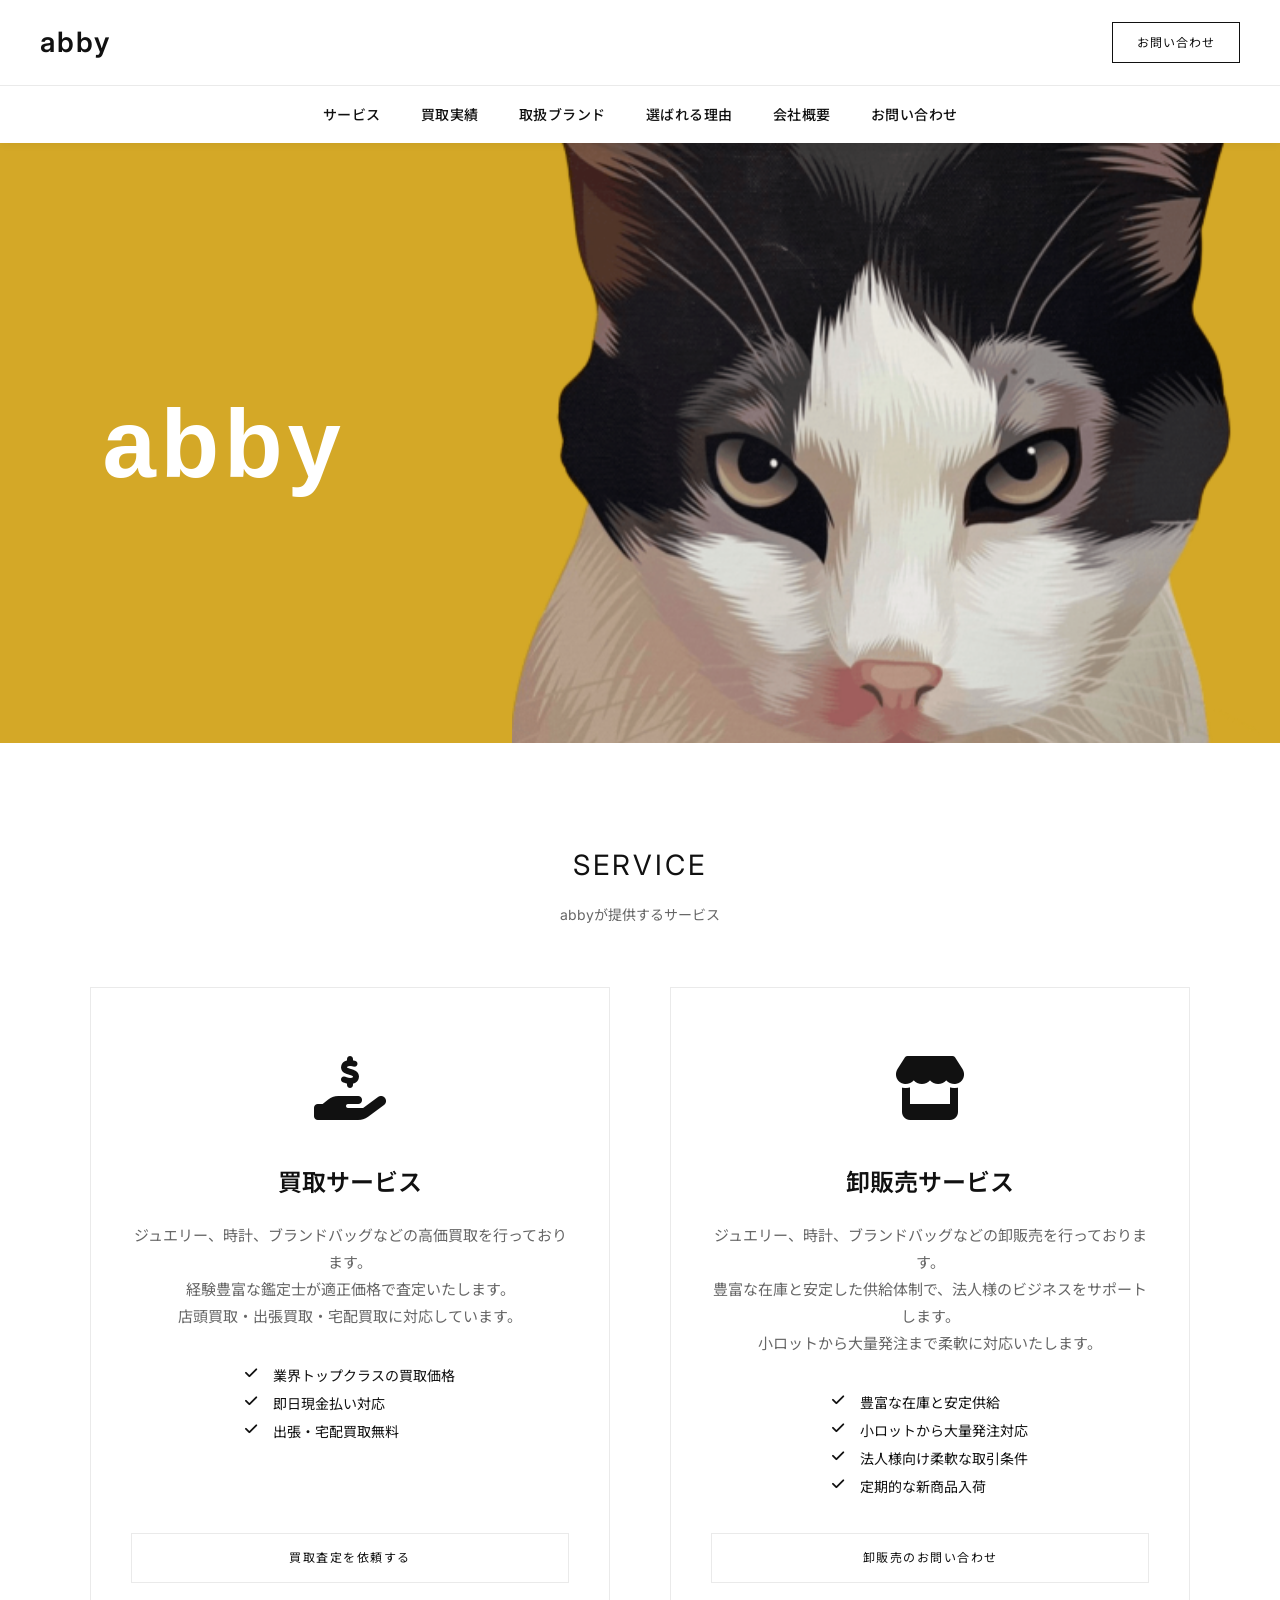
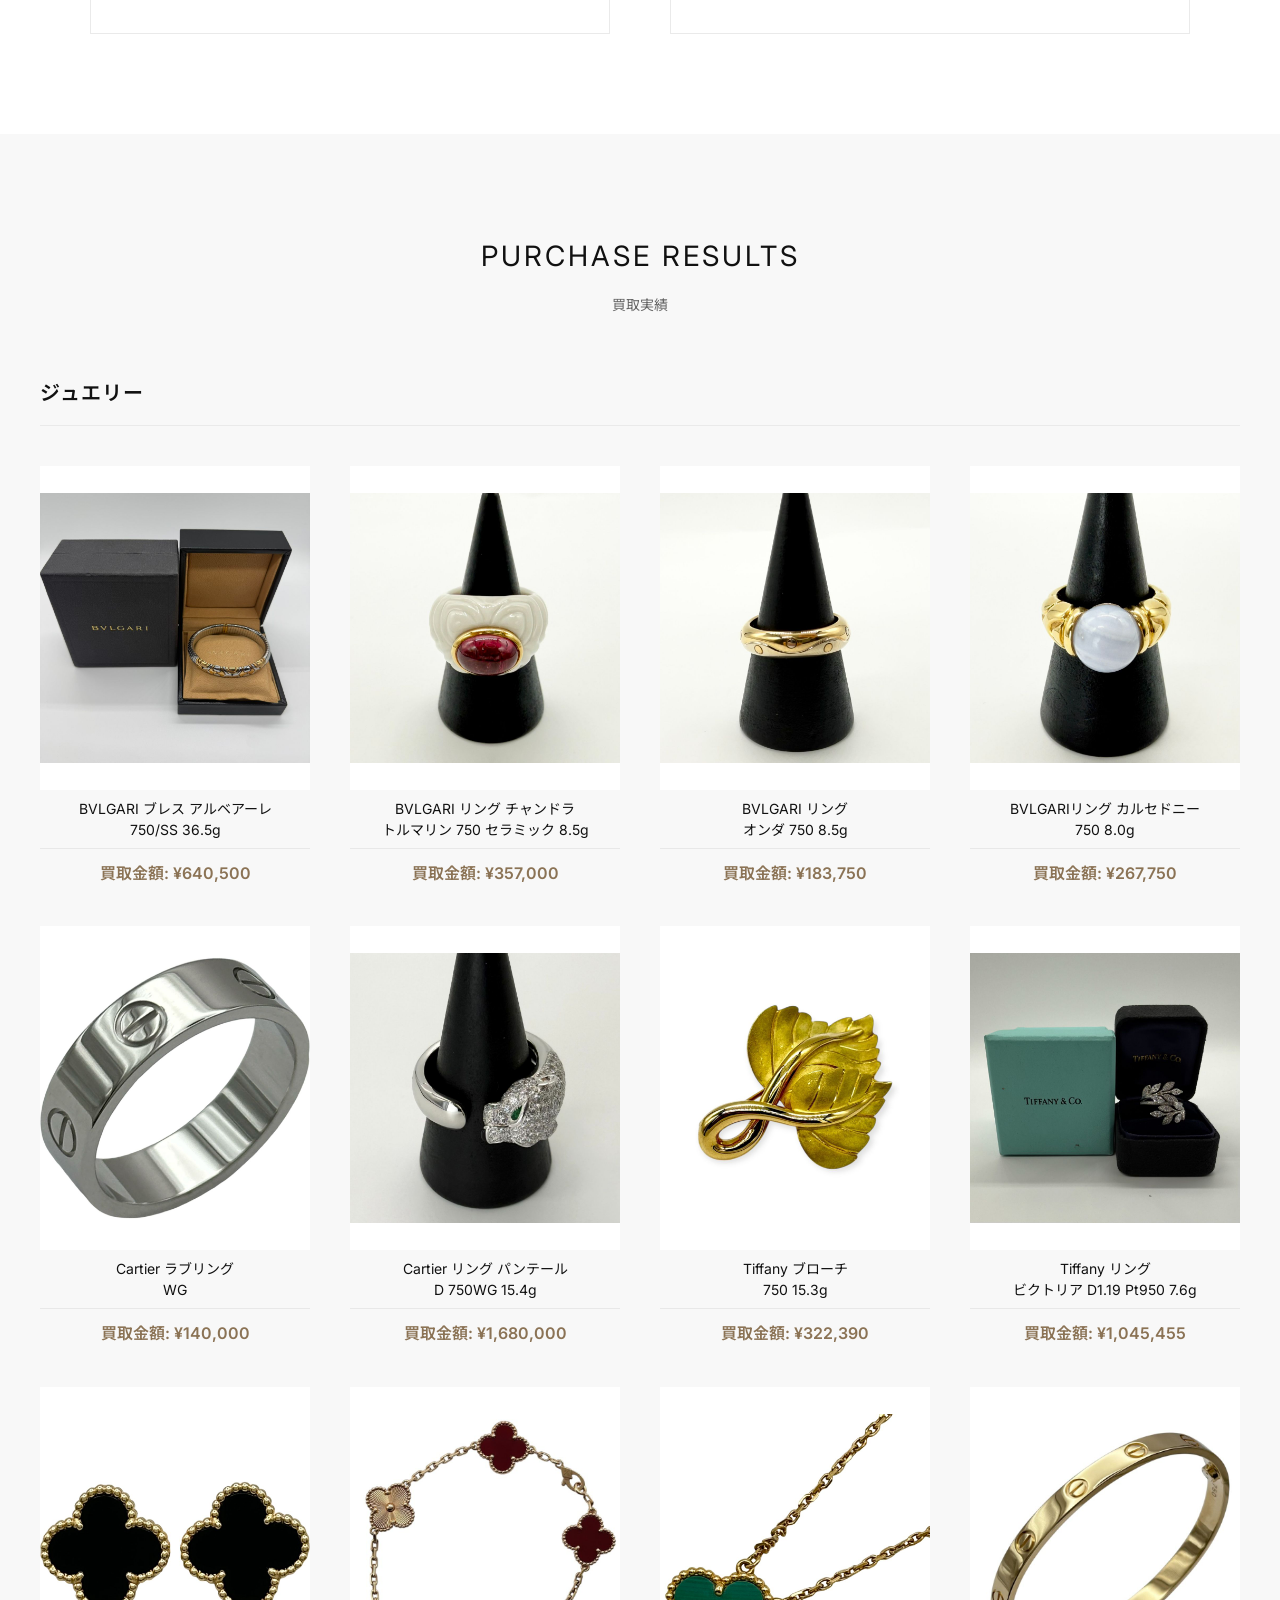
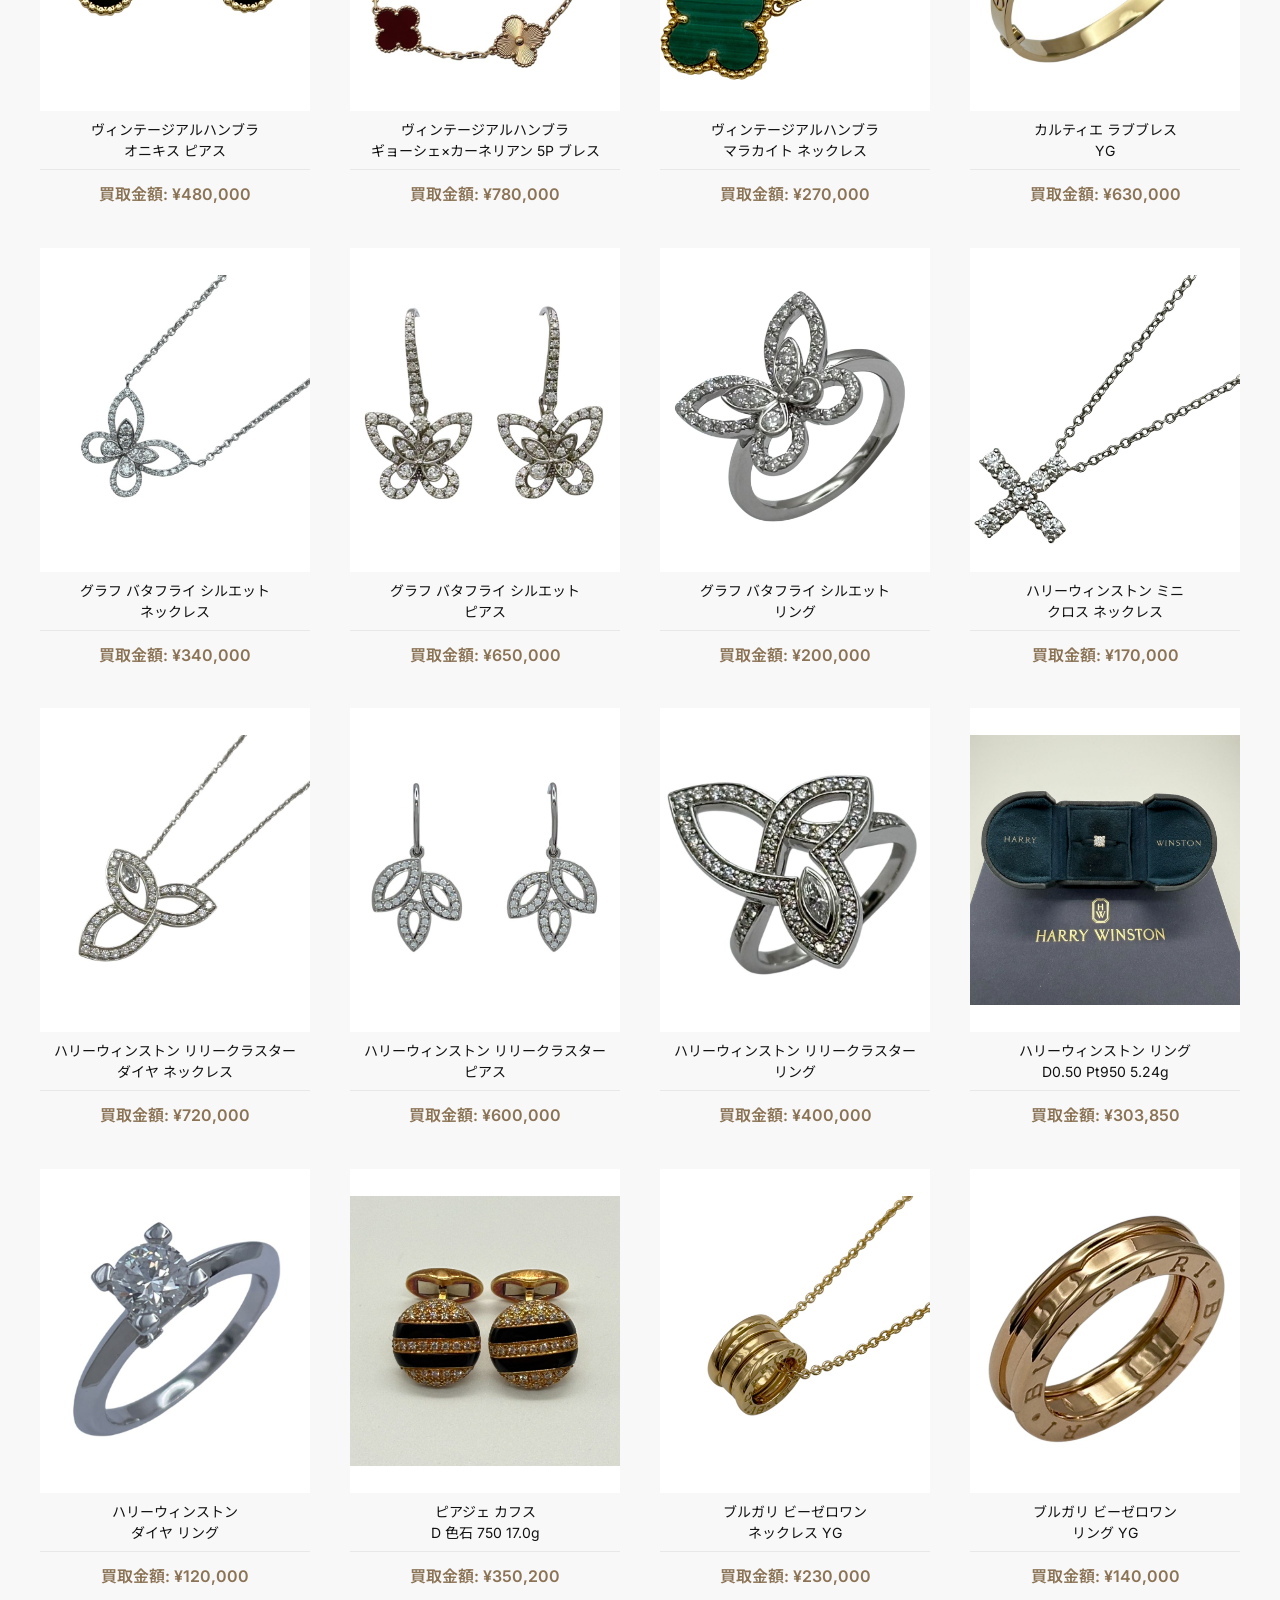
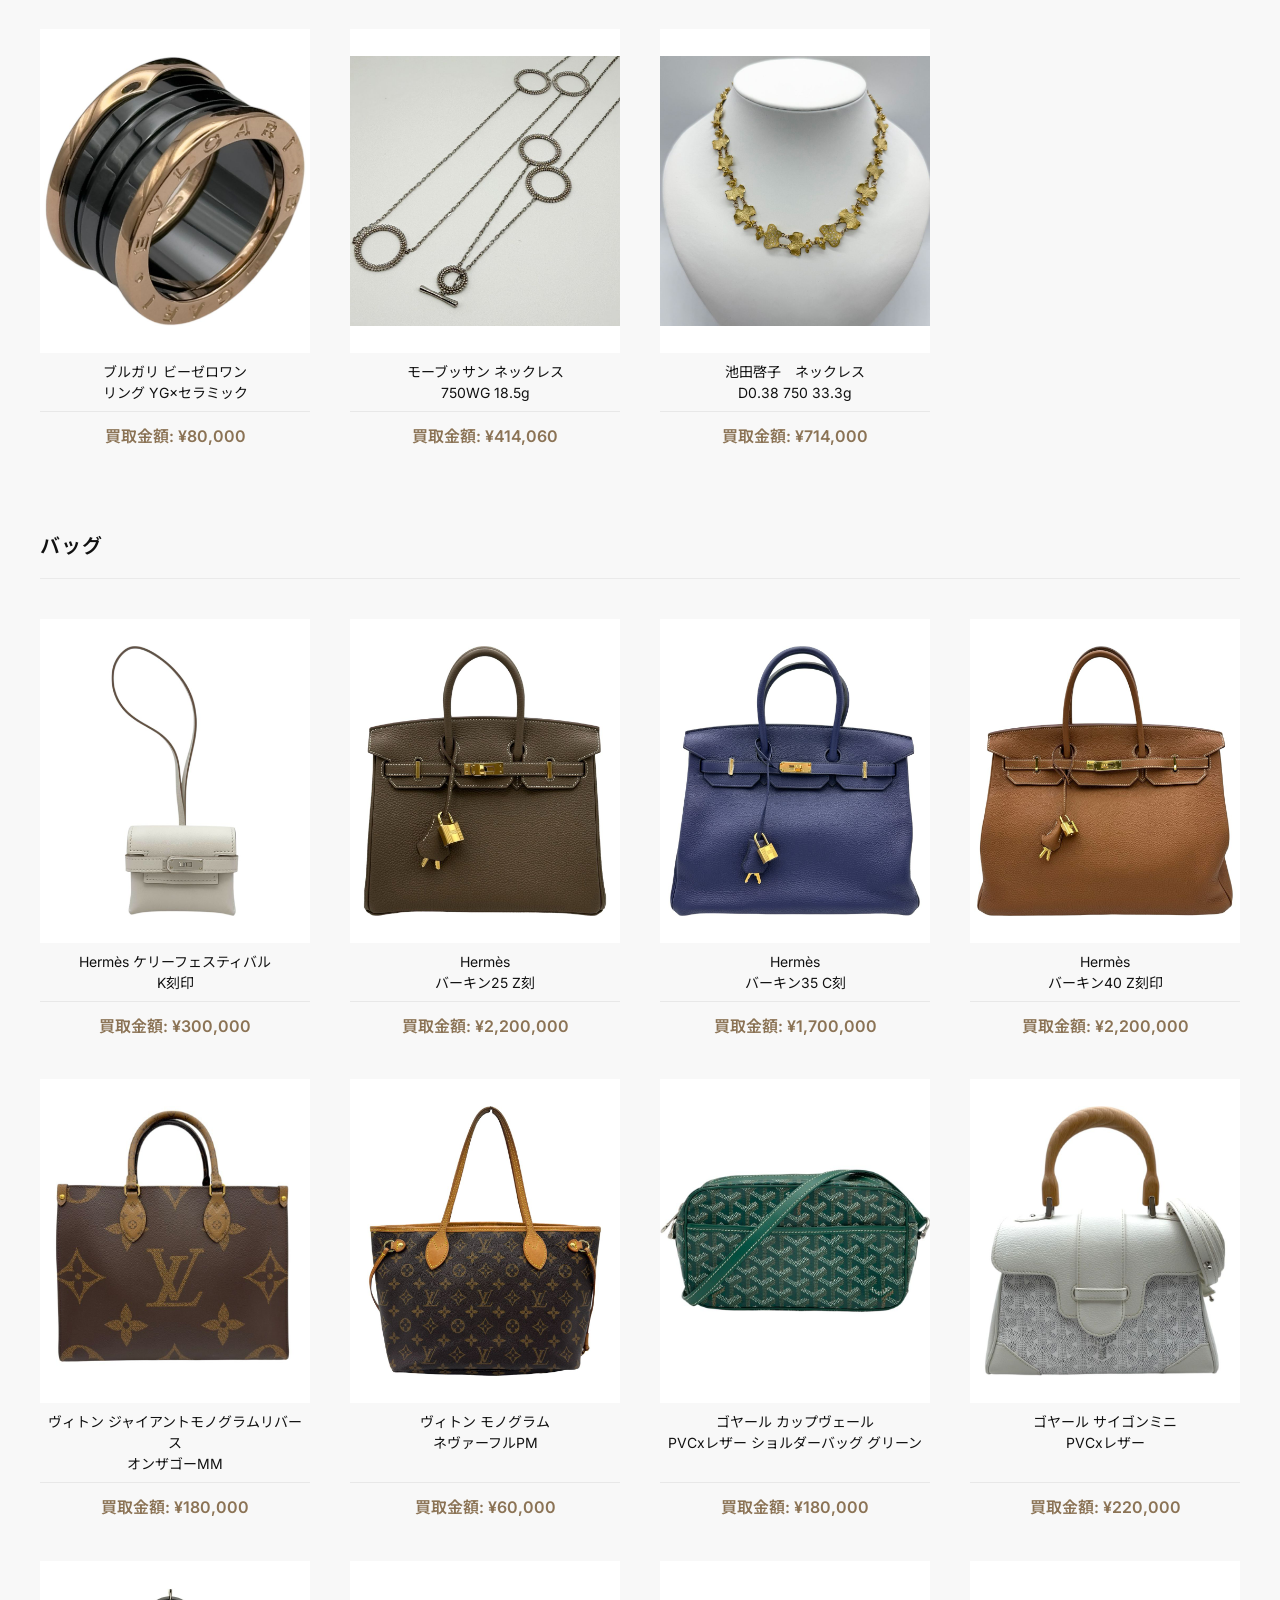
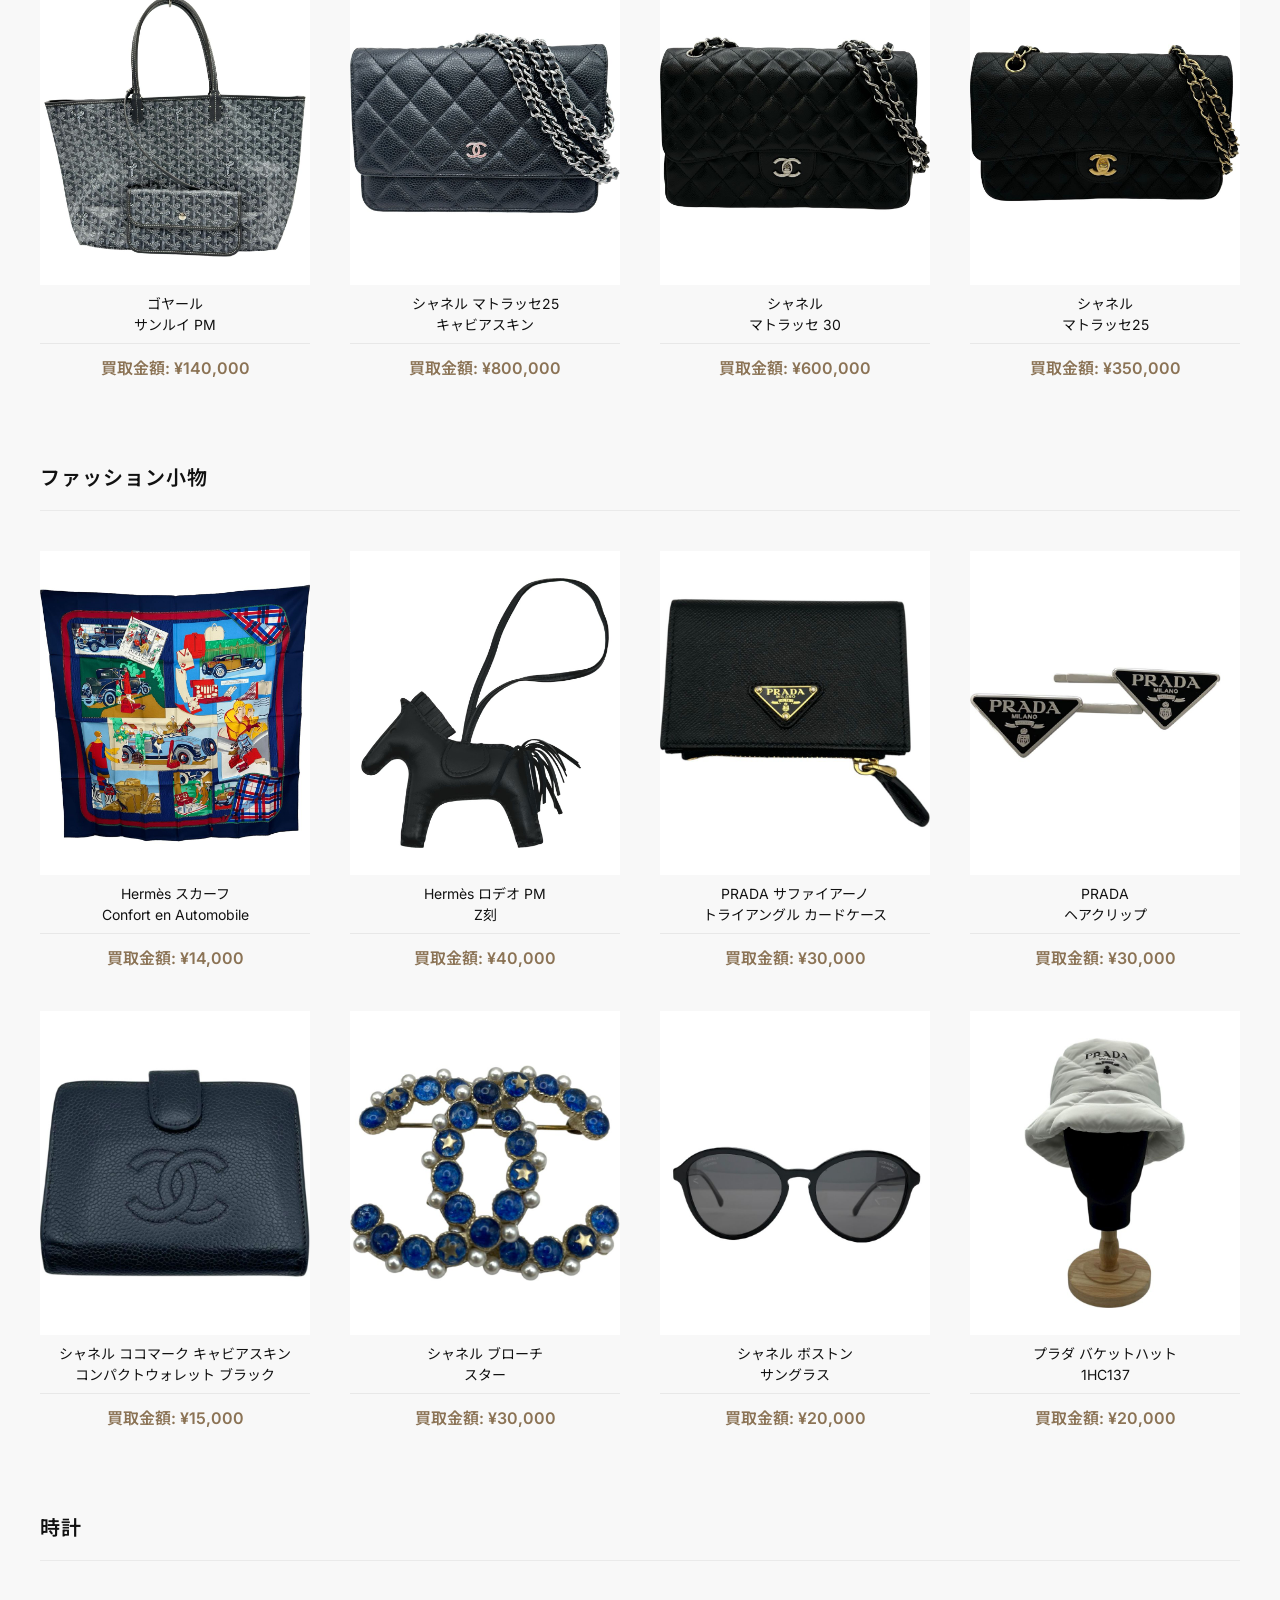
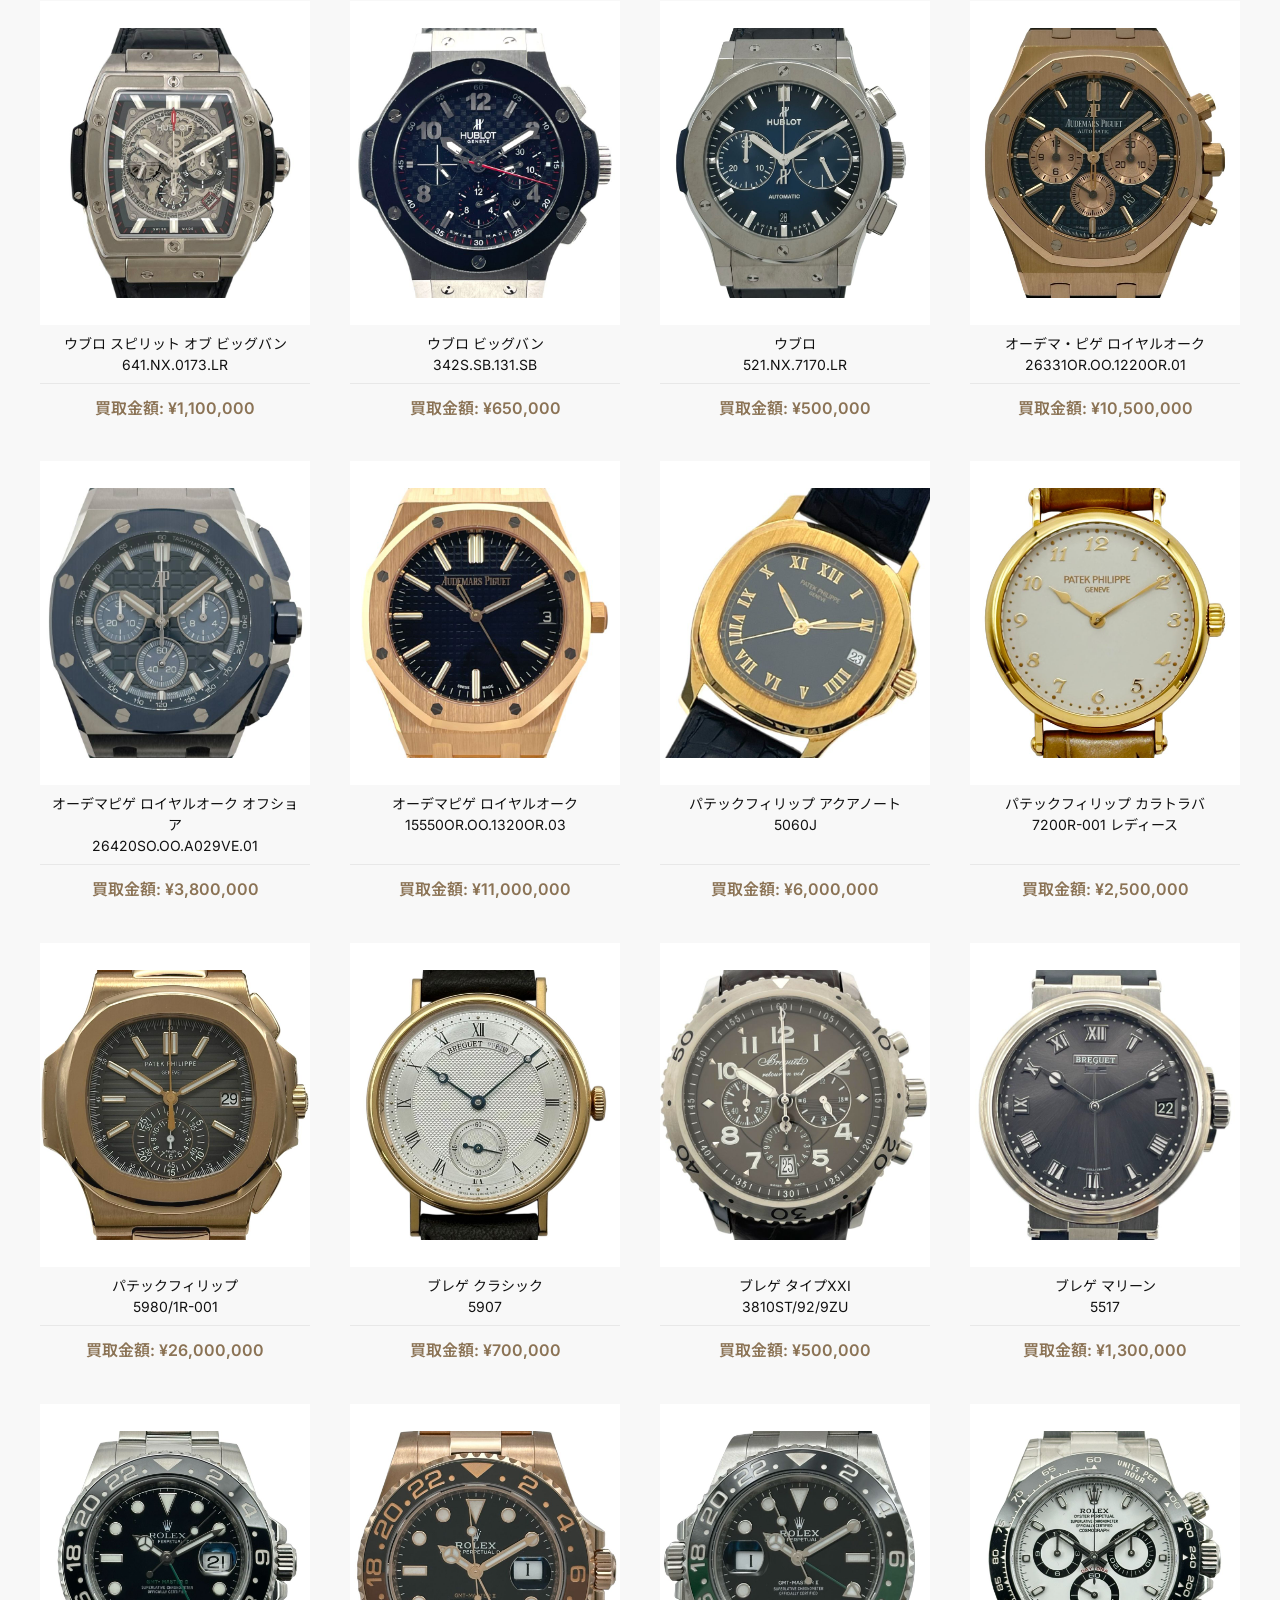
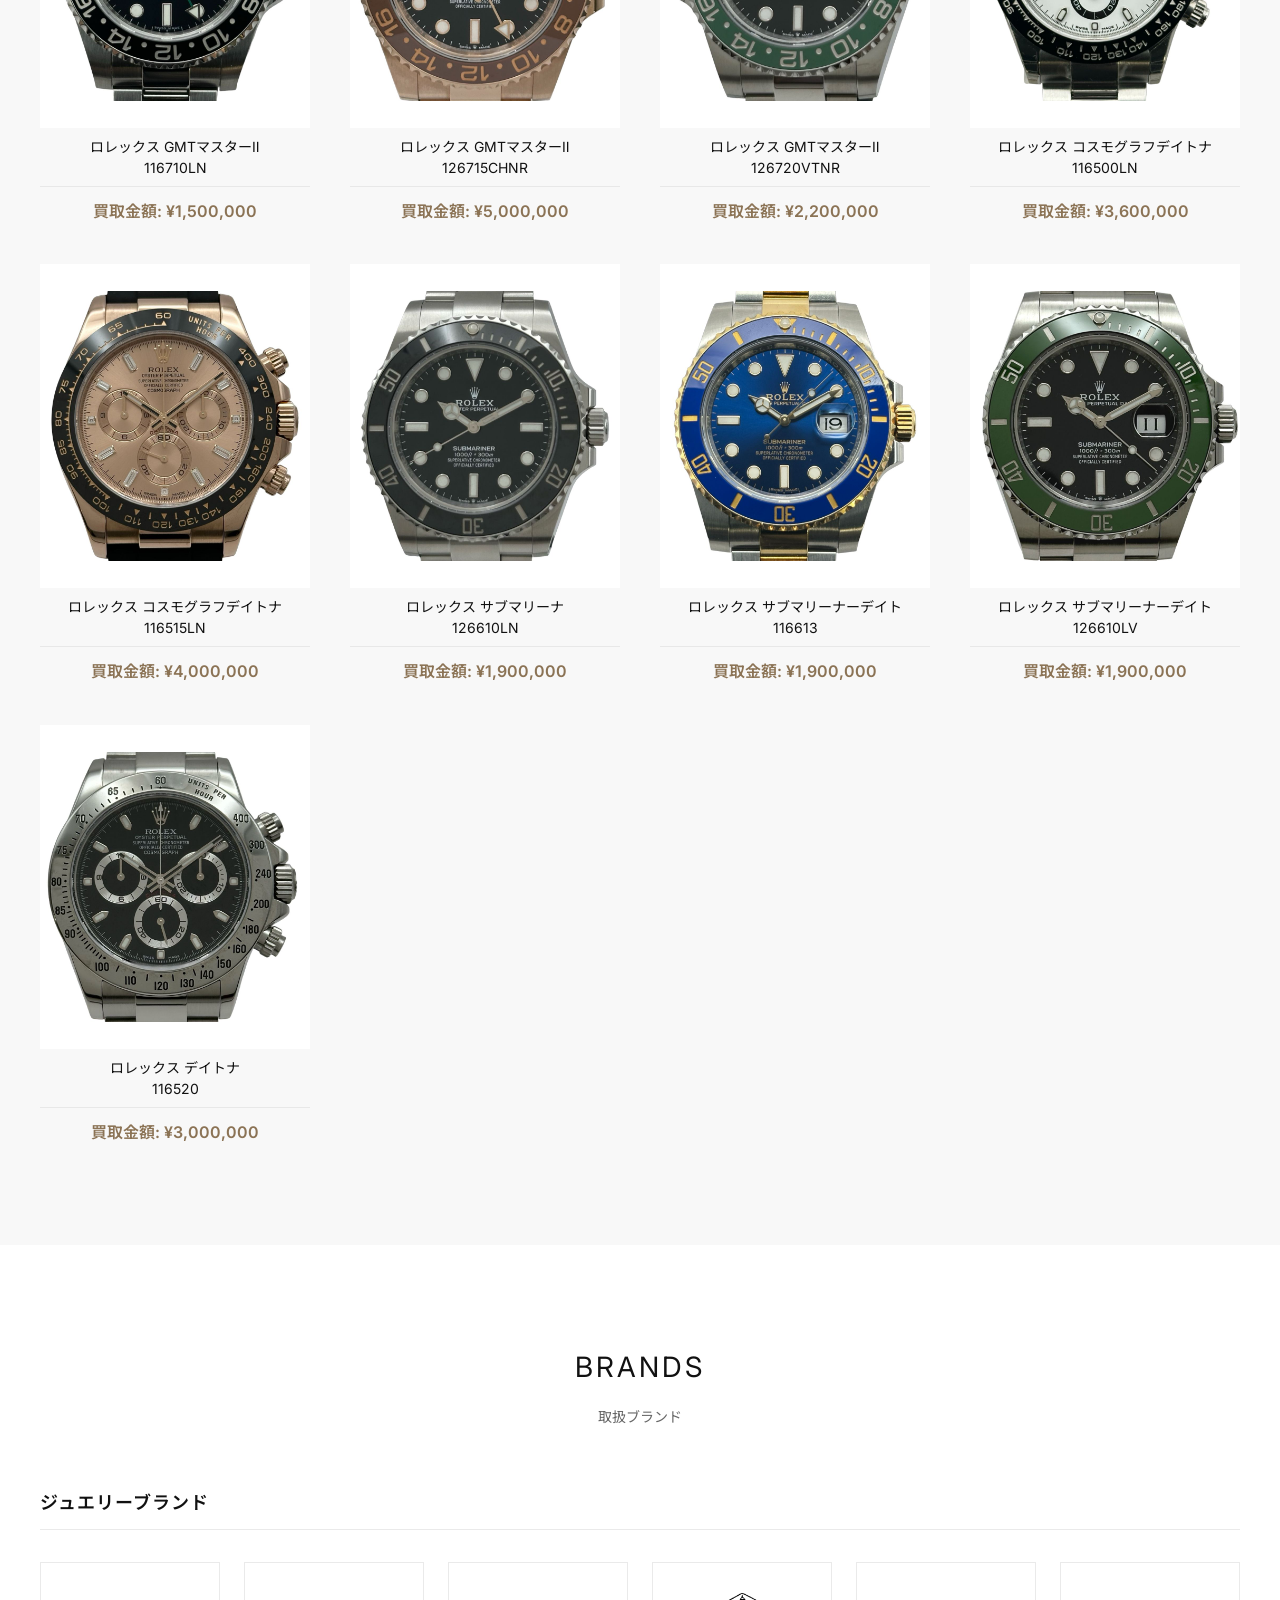
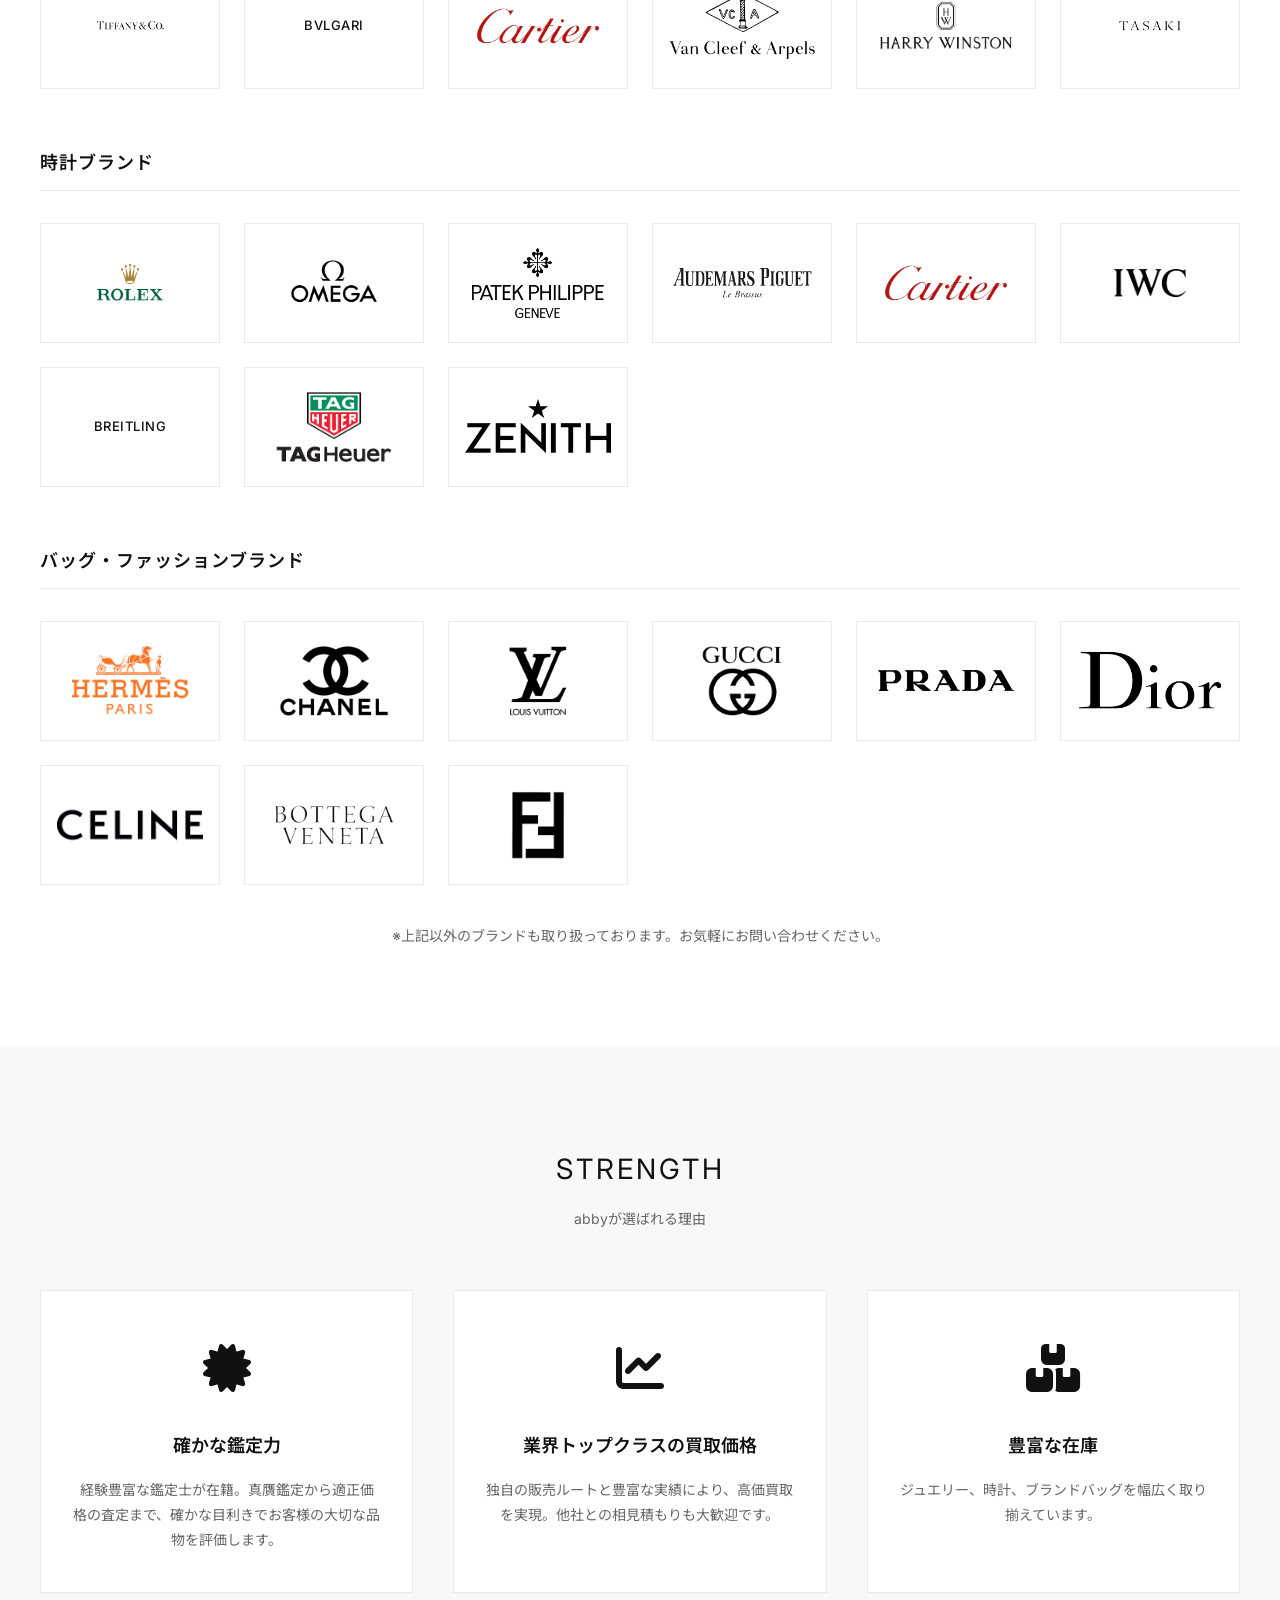
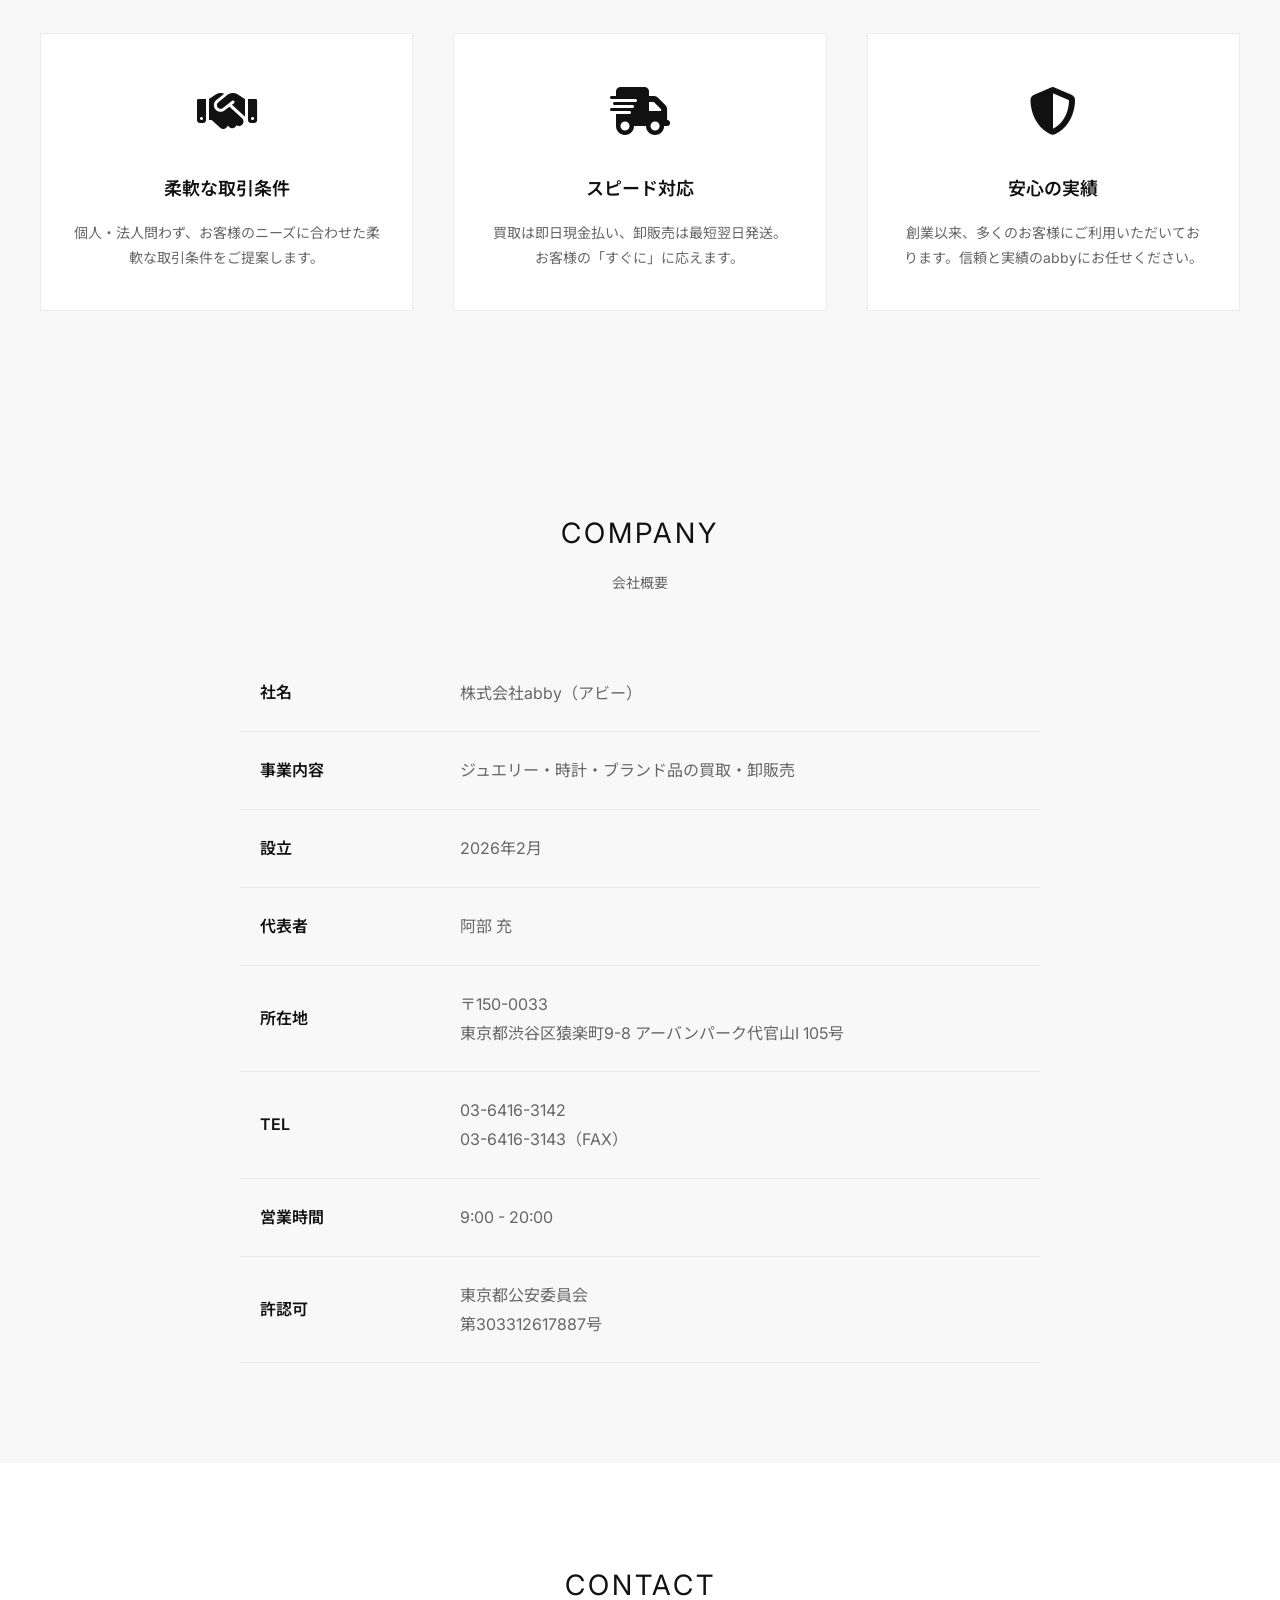
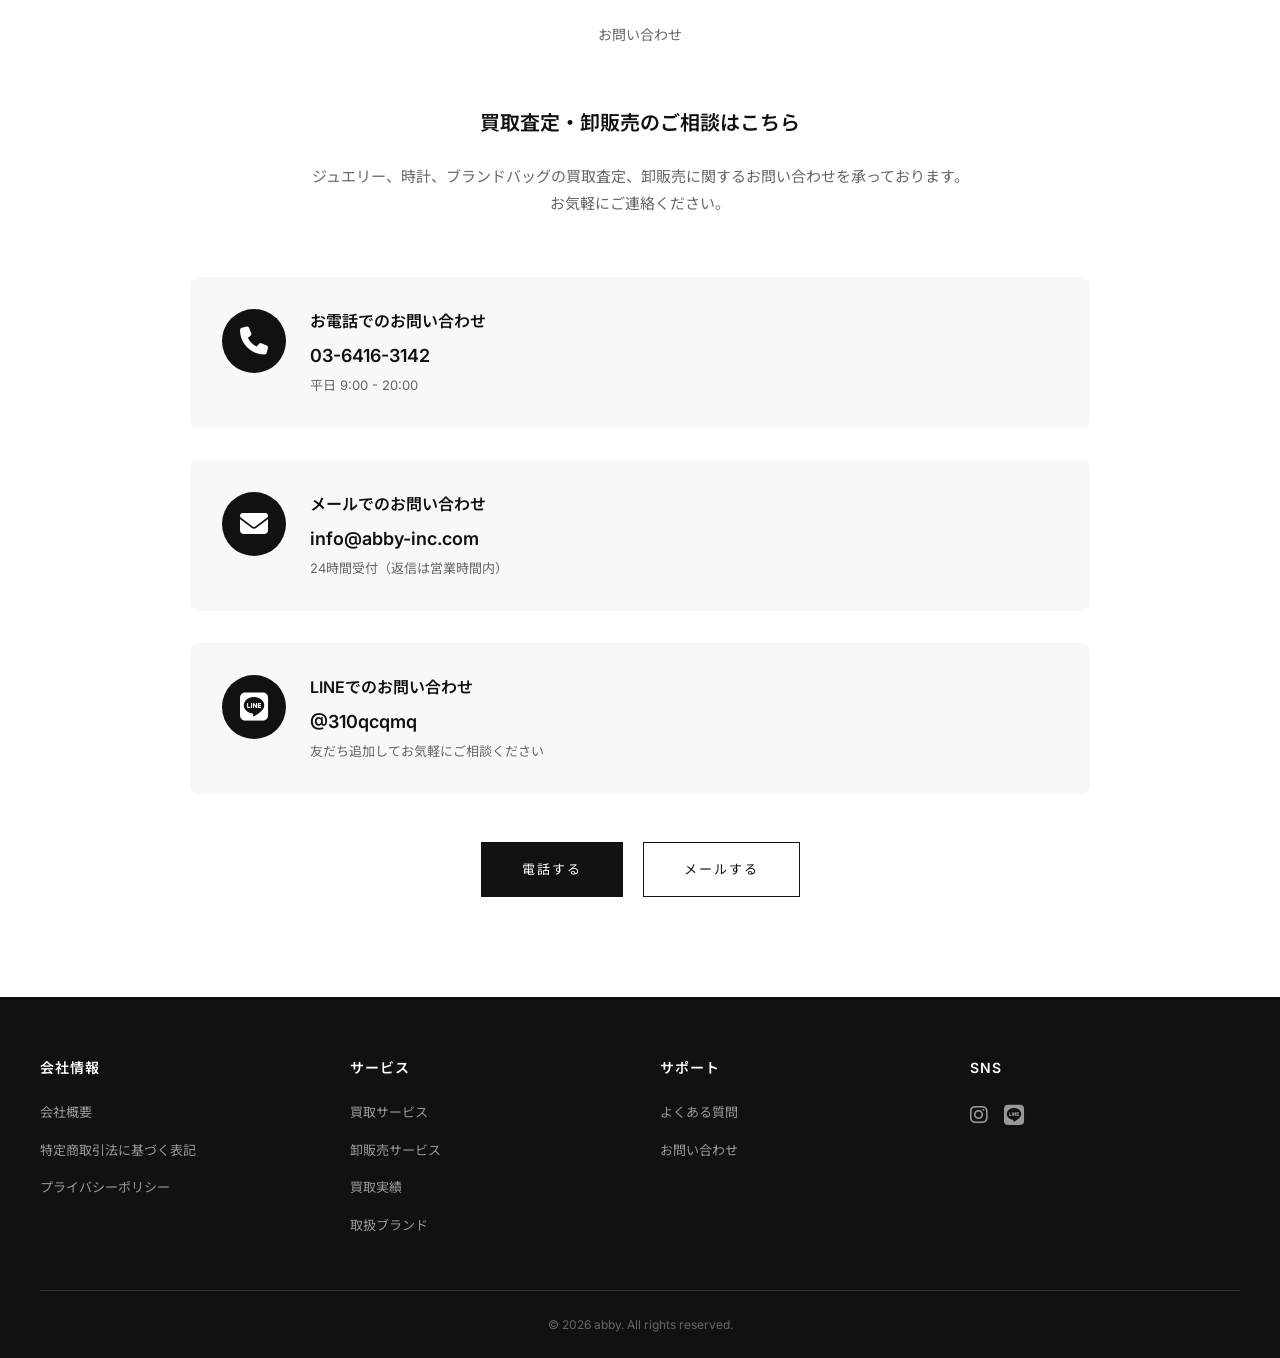
==== index.html @ 593e15e8 "Update index.html" ====
<!DOCTYPE html>
<html lang="ja">
<head>
    <meta charset="UTF-8">
    <meta name="viewport" content="width=device-width, initial-scale=1.0">
    <title>abby - ブランド品の買取・卸販売</title>
    <meta name="description" content="ジュエリー、時計、ブランドバッグの買取・卸販売を行う株式会社abby。高価買取と豊富な在庫で、個人・法人のお客様をサポートします。">
    <meta name="keywords" content="ジュエリー買取,時計買取,ブランド買取,卸販売,abby,東京,渋谷,代官山">
    <meta name="author" content="株式会社abby">
    <meta name="robots" content="index, follow">
    <link rel="canonical" href="https://abby-inc.com/">
    
    <!-- Open Graph / SNS共有用 -->
    <meta property="og:type" content="website">
    <meta property="og:url" content="https://abby-inc.com/">
    <meta property="og:title" content="abby - ブランド品の買取・卸販売">
    <meta property="og:description" content="ジュエリー、時計、ブランドバッグの買取・卸販売を行う株式会社abby。高価買取と豊富な在庫で、個人・法人のお客様をサポートします。">
    <meta property="og:site_name" content="株式会社abby">
    
    <!-- Twitter Card -->
    <meta name="twitter:card" content="summary_large_image">
    <meta name="twitter:title" content="abby - ブランド品の買取・卸販売">
    <meta name="twitter:description" content="ジュエリー、時計、ブランドバッグの買取・卸販売を行う株式会社abby。">
    
    <link rel="stylesheet" href="css/style.css">
    <link rel="stylesheet" href="https://cdn.jsdelivr.net/npm/@fortawesome/fontawesome-free@6.4.0/css/all.min.css">
    <link href="https://fonts.googleapis.com/css2?family=Inter:wght@300;400;500;600;700&family=Noto+Sans+JP:wght@300;400;500;700&display=swap" rel="stylesheet">
</head>
<body>
    <!-- Header -->
    <header class="header">
        <div class="header-top">
            <div class="container">
                <a href="index.html" class="logo">abby</a>
                <div class="header-icons">
                    <a href="inquiry.html" class="btn-header-contact">お問い合わせ</a>
                </div>
            </div>
        </div>
        <nav class="header-nav">
            <div class="container">
                <ul class="nav-menu">
                    <li><a href="#service">サービス</a></li>
                    <li><a href="#results">買取実績</a></li>
                    <li><a href="#brands">取扱ブランド</a></li>
                    <li><a href="#strength">選ばれる理由</a></li>
                    <li><a href="#company">会社概要</a></li>
                    <li><a href="inquiry.html">お問い合わせ</a></li>
                </ul>
                <button class="menu-toggle" aria-label="メニューを開く">
                    <span></span>
                    <span></span>
                    <span></span>
                </button>
            </div>
        </nav>
    </header>

    <!-- Hero Slideshow Section -->
    <section class="hero">
        <div class="container">
            <div class="hero-text">
                <div class="logo-text">abby</div>
            </div>
            <div class="hero-image">
                <img src="images/cat-hero.png" alt="abby">
            </div>
        </div>
    </section>

    <!-- Service Section -->
    <section class="section" id="service">
        <div class="container">
            <h2 class="section-title">SERVICE</h2>
            <p class="section-subtitle">abbyが提供するサービス</p>
            <div class="service-cards">
                <div class="service-card-large">
                    <div class="service-icon-large">
                        <i class="fas fa-hand-holding-usd"></i>
                    </div>
                    <h3 class="service-title-large">買取サービス</h3>
                    <p class="service-description-large">
                        ジュエリー、時計、ブランドバッグなどの高価買取を行っております。<br>
                        経験豊富な鑑定士が適正価格で査定いたします。<br>
                        店頭買取・出張買取・宅配買取に対応しています。
                    </p>
                    <ul class="service-list">
                        <li><i class="fas fa-check"></i> 業界トップクラスの買取価格</li>
                        <li><i class="fas fa-check"></i> 即日現金払い対応</li>
                        <li><i class="fas fa-check"></i> 出張・宅配買取無料</li>
                    </ul>
                    <a href="inquiry.html" class="btn btn-view-all">買取査定を依頼する</a>
                </div>
                <div class="service-card-large">
                    <div class="service-icon-large">
                        <i class="fas fa-store"></i>
                    </div>
                    <h3 class="service-title-large">卸販売サービス</h3>
                    <p class="service-description-large">
                        ジュエリー、時計、ブランドバッグなどの卸販売を行っております。<br>
                        豊富な在庫と安定した供給体制で、法人様のビジネスをサポートします。<br>
                        小ロットから大量発注まで柔軟に対応いたします。
                    </p>
                    <ul class="service-list">
                        <li><i class="fas fa-check"></i> 豊富な在庫と安定供給</li>
                        <li><i class="fas fa-check"></i> 小ロットから大量発注対応</li>
                        <li><i class="fas fa-check"></i> 法人様向け柔軟な取引条件</li>
                        <li><i class="fas fa-check"></i> 定期的な新商品入荷</li>
                    </ul>
                    <a href="inquiry.html" class="btn btn-view-all">卸販売のお問い合わせ</a>
                </div>
            </div>
        </div>
    </section>

    <!-- Purchase Results Section -->
    <section class="section section-gray" id="results">
        <div class="container">
            <h2 class="section-title">PURCHASE RESULTS</h2>
            <p class="section-subtitle">買取実績</p>
            
            <!-- Jewelry -->
            <div class="product-category">
                <h3 class="product-category-title">ジュエリー</h3>
                <div class="product-grid">
                    <!-- BVLGARI -->
                    <div class="product-card">
                        <div class="product-image">
                            <img src="images/jewelry/jewelry-04.jpg" alt="BVLGARI ブレス アルベアーレ">
                        </div>
                        <h4 class="product-name">BVLGARI ブレス アルベアーレ<br>750/SS 36.5g</h4>
                        <p class="product-price">買取金額: ¥640,500</p>
                    </div>
                    <div class="product-card">
                        <div class="product-image">
                            <img src="images/jewelry/jewelry-09.jpg" alt="BVLGARI リング チャンドラ">
                        </div>
                        <h4 class="product-name">BVLGARI リング チャンドラ<br>トルマリン 750 セラミック 8.5g</h4>
                        <p class="product-price">買取金額: ¥357,000</p>
                    </div>
                    <div class="product-card">
                        <div class="product-image">
                            <img src="images/jewelry/jewelry-11.jpg" alt="BVLGARI リング カルセドニー">
                        </div>
                        <h4 class="product-name">BVLGARIリング カルセドニー<br>750 8.0g</h4>
                        <p class="product-price">買取金額: ¥267,750</p>
                    </div>
                    <div class="product-card">
                        <div class="product-image">
                            <img src="images/jewelry/jewelry-12.jpg" alt="BVLGARI リング オンダ">
                        </div>
                        <h4 class="product-name">BVLGARI リング<br>オンダ 750 8.5g</h4>
                        <p class="product-price">買取金額: ¥183,750</p>
                    </div>
                    <div class="product-card">
                        <div class="product-image">
                            <img src="images/jewelry/jewelry-24.jpg" alt="ブルガリ ビーゼロワン ネックレス">
                        </div>
                        <h4 class="product-name">ブルガリ ビーゼロワン<br>ネックレス YG</h4>
                        <p class="product-price">買取金額: ¥230,000</p>
                    </div>
                    <div class="product-card">
                        <div class="product-image">
                            <img src="images/jewelry/jewelry-25.jpg" alt="ブルガリ ビーゼロワン リング YG">
                        </div>
                        <h4 class="product-name">ブルガリ ビーゼロワン<br>リング YG</h4>
                        <p class="product-price">買取金額: ¥140,000</p>
                    </div>
                    <div class="product-card">
                        <div class="product-image">
                            <img src="images/jewelry/jewelry-26.jpg" alt="ブルガリ ビーゼロワン リング YG×セラミック">
                        </div>
                        <h4 class="product-name">ブルガリ ビーゼロワン<br>リング YG×セラミック</h4>
                        <p class="product-price">買取金額: ¥80,000</p>
                    </div>
                    <!-- Cartier -->
                    <div class="product-card">
                        <div class="product-image">
                            <img src="images/jewelry/jewelry-10.jpg" alt="Cartier リング パンテール">
                        </div>
                        <h4 class="product-name">Cartier リング パンテール<br>D 750WG 15.4g</h4>
                        <p class="product-price">買取金額: ¥1,680,000</p>
                    </div>
                    <div class="product-card">
                        <div class="product-image">
                            <img src="images/jewelry/jewelry-27.jpg" alt="カルティエ ラブブレス YG">
                        </div>
                        <h4 class="product-name">カルティエ ラブブレス<br>YG</h4>
                        <p class="product-price">買取金額: ¥630,000</p>
                    </div>
                    <div class="product-card">
                        <div class="product-image">
                            <img src="images/jewelry/jewelry-28.jpg" alt="Cartier ラブリング WG">
                        </div>
                        <h4 class="product-name">Cartier ラブリング<br>WG</h4>
                        <p class="product-price">買取金額: ¥140,000</p>
                    </div>
                    <!-- GRAFF -->
                    <div class="product-card">
                        <div class="product-image">
                            <img src="images/jewelry/jewelry-21.jpg" alt="グラフ バタフライ シルエット ネックレス">
                        </div>
                        <h4 class="product-name">グラフ バタフライ シルエット<br>ネックレス</h4>
                        <p class="product-price">買取金額: ¥340,000</p>
                    </div>
                    <div class="product-card">
                        <div class="product-image">
                            <img src="images/jewelry/jewelry-22.jpg" alt="グラフ バタフライ シルエット ピアス">
                        </div>
                        <h4 class="product-name">グラフ バタフライ シルエット<br>ピアス</h4>
                        <p class="product-price">買取金額: ¥650,000</p>
                    </div>
                    <div class="product-card">
                        <div class="product-image">
                            <img src="images/jewelry/jewelry-23.jpg" alt="グラフ バタフライ シルエット リング">
                        </div>
                        <h4 class="product-name">グラフ バタフライ シルエット<br>リング</h4>
                        <p class="product-price">買取金額: ¥200,000</p>
                    </div>
                    <!-- HARRY WINSTON -->
                    <div class="product-card">
                        <div class="product-image">
                            <img src="images/jewelry/jewelry-05.jpg" alt="ハリーウィンストン リング">
                        </div>
                        <h4 class="product-name">ハリーウィンストン リング<br>D0.50 Pt950 5.24g</h4>
                        <p class="product-price">買取金額: ¥303,850</p>
                    </div>
                    <div class="product-card">
                        <div class="product-image">
                            <img src="images/jewelry/jewelry-14.jpg" alt="ハリーウィンストン ミニ クロス ネックレス">
                        </div>
                        <h4 class="product-name">ハリーウィンストン ミニ<br>クロス ネックレス</h4>
                        <p class="product-price">買取金額: ¥170,000</p>
                    </div>
                    <div class="product-card">
                        <div class="product-image">
                            <img src="images/jewelry/jewelry-15.jpg" alt="ハリーウィンストン ダイヤ リング">
                        </div>
                        <h4 class="product-name">ハリーウィンストン<br>ダイヤ リング</h4>
                        <p class="product-price">買取金額: ¥120,000</p>
                    </div>
                    <div class="product-card">
                        <div class="product-image">
                            <img src="images/jewelry/jewelry-29.jpg" alt="ハリーウィンストン リリークラスター ネックレス">
                        </div>
                        <h4 class="product-name">ハリーウィンストン リリークラスター<br>ダイヤ ネックレス</h4>
                        <p class="product-price">買取金額: ¥720,000</p>
                    </div>
                    <div class="product-card">
                        <div class="product-image">
                            <img src="images/jewelry/jewelry-30.jpg" alt="ハリーウィンストン リリークラスター ピアス">
                        </div>
                        <h4 class="product-name">ハリーウィンストン リリークラスター<br>ピアス</h4>
                        <p class="product-price">買取金額: ¥600,000</p>
                    </div>
                    <div class="product-card">
                        <div class="product-image">
                            <img src="images/jewelry/jewelry-31.jpg" alt="ハリーウィンストン リリークラスター リング">
                        </div>
                        <h4 class="product-name">ハリーウィンストン リリークラスター<br>リング</h4>
                        <p class="product-price">買取金額: ¥400,000</p>
                    </div>
                    <!-- Piaget -->
                    <div class="product-card">
                        <div class="product-image">
                            <img src="images/jewelry/jewelry-02.jpg" alt="ピアジェ カフス">
                        </div>
                        <h4 class="product-name">ピアジェ カフス<br>D 色石 750 17.0g</h4>
                        <p class="product-price">買取金額: ¥350,200</p>
                    </div>
                    <!-- Tiffany -->
                    <div class="product-card">
                        <div class="product-image">
                            <img src="images/jewelry/jewelry-01.jpg" alt="Tiffany ブローチ">
                        </div>
                        <h4 class="product-name">Tiffany ブローチ<br>750 15.3g</h4>
                        <p class="product-price">買取金額: ¥322,390</p>
                    </div>
                    <div class="product-card">
                        <div class="product-image">
                            <img src="images/jewelry/jewelry-13.jpg" alt="Tiffany リング ビクトリア">
                        </div>
                        <h4 class="product-name">Tiffany リング<br>ビクトリア D1.19 Pt950 7.6g</h4>
                        <p class="product-price">買取金額: ¥1,045,455</p>
                    </div>
                    <!-- Van Cleef & Arpels -->
                    <div class="product-card">
                        <div class="product-image">
                            <img src="images/jewelry/jewelry-16.jpg" alt="ヴィンテージアルハンブラ マラカイト ネックレス">
                        </div>
                        <h4 class="product-name">ヴィンテージアルハンブラ<br>マラカイト ネックレス</h4>
                        <p class="product-price">買取金額: ¥270,000</p>
                    </div>
                    <div class="product-card">
                        <div class="product-image">
                            <img src="images/jewelry/jewelry-17.jpg" alt="ヴィンテージアルハンブラ オニキス ピアス">
                        </div>
                        <h4 class="product-name">ヴィンテージアルハンブラ<br>オニキス ピアス</h4>
                        <p class="product-price">買取金額: ¥480,000</p>
                    </div>
                    <div class="product-card">
                        <div class="product-image">
                            <img src="images/jewelry/jewelry-18.jpg" alt="ヴィンテージアルハンブラ ギョーシェ×カーネリアン 5P ブレス">
                        </div>
                        <h4 class="product-name">ヴィンテージアルハンブラ<br>ギョーシェ×カーネリアン 5P ブレス</h4>
                        <p class="product-price">買取金額: ¥780,000</p>
                    </div>
                    <!-- その他 -->
                    <div class="product-card">
                        <div class="product-image">
                            <img src="images/jewelry/jewelry-08.jpg" alt="池田啓子 ネックレス">
                        </div>
                        <h4 class="product-name">池田啓子　ネックレス<br>D0.38 750 33.3g</h4>
                        <p class="product-price">買取金額: ¥714,000</p>
                    </div>
                    <div class="product-card">
                        <div class="product-image">
                            <img src="images/jewelry/jewelry-06.jpg" alt="モーブッサン ネックレス">
                        </div>
                        <h4 class="product-name">モーブッサン ネックレス<br>750WG 18.5g</h4>
                        <p class="product-price">買取金額: ¥414,060</p>
                    </div>
                </div>
            </div>

            <!-- Bags -->
            <div class="product-category">
                <h3 class="product-category-title">バッグ</h3>
                <div class="product-grid">
                    <!-- CHANEL -->
                    <div class="product-card">
                        <div class="product-image">
                            <img src="images/bags/bag-16.jpg" alt="シャネル マトラッセ25">
                        </div>
                        <h4 class="product-name">シャネル<br>マトラッセ25</h4>
                        <p class="product-price">買取金額: ¥350,000</p>
                    </div>
                    <div class="product-card">
                        <div class="product-image">
                            <img src="images/bags/bag-17.jpg" alt="シャネル マトラッセ25 キャビアスキン">
                        </div>
                        <h4 class="product-name">シャネル マトラッセ25<br>キャビアスキン</h4>
                        <p class="product-price">買取金額: ¥800,000</p>
                    </div>
                    <div class="product-card">
                        <div class="product-image">
                            <img src="images/bags/bag-07.jpg" alt="シャネル マトラッセ 30">
                        </div>
                        <h4 class="product-name">シャネル<br>マトラッセ 30</h4>
                        <p class="product-price">買取金額: ¥600,000</p>
                    </div>
                    <!-- Goyard -->
                    <div class="product-card">
                        <div class="product-image">
                            <img src="images/bags/bag-02.jpg" alt="ゴヤール カップヴェール ショルダーバッグ">
                        </div>
                        <h4 class="product-name">ゴヤール カップヴェール<br>PVCxレザー ショルダーバッグ グリーン</h4>
                        <p class="product-price">買取金額: ¥180,000</p>
                    </div>
                    <div class="product-card">
                        <div class="product-image">
                            <img src="images/bags/bag-05.jpg" alt="ゴヤール サイゴンミニ">
                        </div>
                        <h4 class="product-name">ゴヤール サイゴンミニ<br>PVCxレザー</h4>
                        <p class="product-price">買取金額: ¥220,000</p>
                    </div>
                    <div class="product-card">
                        <div class="product-image">
                            <img src="images/bags/bag-12.jpg" alt="ゴヤール サンルイ PM">
                        </div>
                        <h4 class="product-name">ゴヤール<br>サンルイ PM</h4>
                        <p class="product-price">買取金額: ¥140,000</p>
                    </div>
                    <!-- Hermès -->
                    <div class="product-card">
                        <div class="product-image">
                            <img src="images/bags/bag-08.jpg" alt="Hermès バーキン25 Z刻">
                        </div>
                        <h4 class="product-name">Hermès<br>バーキン25 Z刻</h4>
                        <p class="product-price">買取金額: ¥2,200,000</p>
                    </div>
                    <div class="product-card">
                        <div class="product-image">
                            <img src="images/bags/bag-09.jpg" alt="Hermès バーキン35 C刻">
                        </div>
                        <h4 class="product-name">Hermès<br>バーキン35 C刻</h4>
                        <p class="product-price">買取金額: ¥1,700,000</p>
                    </div>
                    <div class="product-card">
                        <div class="product-image">
                            <img src="images/bags/bag-10.jpg" alt="Hermès バーキン40 Z刻印">
                        </div>
                        <h4 class="product-name">Hermès<br>バーキン40 Z刻印</h4>
                        <p class="product-price">買取金額: ¥2,200,000</p>
                    </div>
                    <div class="product-card">
                        <div class="product-image">
                            <img src="images/bags/bag-11.jpg" alt="ヴィトン モノグラム ネヴァーフルPM">
                        </div>
                        <h4 class="product-name">ヴィトン モノグラム<br>ネヴァーフルPM</h4>
                        <p class="product-price">買取金額: ¥60,000</p>
                    </div>
                    <div class="product-card">
                        <div class="product-image">
                            <img src="images/bags/bag-03.jpg" alt="Hermès ケリーフェスティバル">
                        </div>
                        <h4 class="product-name">Hermès ケリーフェスティバル<br>K刻印</h4>
                        <p class="product-price">買取金額: ¥300,000</p>
                    </div>
                    <!-- LOUIS VUITTON -->
                    <div class="product-card">
                        <div class="product-image">
                            <img src="images/bags/bag-01.jpg" alt="ヴィトン ジャイアントモノグラムリバース オンザゴーMM">
                        </div>
                        <h4 class="product-name">ヴィトン ジャイアントモノグラムリバース<br>オンザゴーMM</h4>
                        <p class="product-price">買取金額: ¥180,000</p>
                    </div>
                </div>
            </div>

            <!-- Fashion Accessories -->
            <div class="product-category">
                <h3 class="product-category-title">ファッション小物</h3>
                <div class="product-grid">
                    <!-- CHANEL -->
                    <div class="product-card">
                        <div class="product-image">
                            <img src="images/jewelry/jewelry-20.jpg" alt="シャネル ブローチ スター">
                        </div>
                        <h4 class="product-name">シャネル ブローチ<br>スター</h4>
                        <p class="product-price">買取金額: ¥30,000</p>
                    </div>
                    <div class="product-card">
                        <div class="product-image">
                            <img src="images/bags/bag-15.jpg" alt="シャネル ボストン サングラス">
                        </div>
                        <h4 class="product-name">シャネル ボストン<br>サングラス</h4>
                        <p class="product-price">買取金額: ¥20,000</p>
                    </div>
                    <div class="product-card">
                        <div class="product-image">
                            <img src="images/bags/bag-04.jpg" alt="シャネル ココマーク コンパクトウォレット">
                        </div>
                        <h4 class="product-name">シャネル ココマーク キャビアスキン<br>コンパクトウォレット ブラック</h4>
                        <p class="product-price">買取金額: ¥15,000</p>
                    </div>
                    <!-- Hermès -->
                    <div class="product-card">
                        <div class="product-image">
                            <img src="images/bags/bag-18.jpg" alt="Hermès ロデオ PM">
                        </div>
                        <h4 class="product-name">Hermès ロデオ PM<br>Z刻</h4>
                        <p class="product-price">買取金額: ¥40,000</p>
                    </div>
                    <div class="product-card">
                        <div class="product-image">
                            <img src="images/jewelry/jewelry-19.jpg" alt="Hermès スカーフ Confort en Automobile">
                        </div>
                        <h4 class="product-name">Hermès スカーフ<br>Confort en Automobile</h4>
                        <p class="product-price">買取金額: ¥14,000</p>
                    </div>
                    <!-- PRADA -->
                    <div class="product-card">
                        <div class="product-image">
                            <img src="images/bags/bag-13.jpg" alt="プラダ バケットハット">
                        </div>
                        <h4 class="product-name">プラダ バケットハット<br>1HC137</h4>
                        <p class="product-price">買取金額: ¥20,000</p>
                    </div>
                    <div class="product-card">
                        <div class="product-image">
                            <img src="images/bags/bag-06.jpg" alt="PRADA サファイアーノ カードケース">
                        </div>
                        <h4 class="product-name">PRADA サファイアーノ<br>トライアングル カードケース</h4>
                        <p class="product-price">買取金額: ¥30,000</p>
                    </div>
                    <div class="product-card">
                        <div class="product-image">
                            <img src="images/bags/bag-14.jpg" alt="PRADA ヘアクリップ">
                        </div>
                        <h4 class="product-name">PRADA<br>ヘアクリップ</h4>
                        <p class="product-price">買取金額: ¥30,000</p>
                    </div>
                </div>
            </div>

            <!-- Watch -->
            <div class="product-category">
                <h3 class="product-category-title">時計</h3>
                <div class="product-grid">
                    <!-- Audemars Piguet -->
                    <div class="product-card">
                        <div class="product-image">
                            <img src="images/watches/watch-19.jpg" alt="オーデマ・ピゲ ロイヤルオーク 26331">
                        </div>
                        <h4 class="product-name">オーデマ・ピゲ ロイヤルオーク<br>26331OR.OO.1220OR.01</h4>
                        <p class="product-price">買取金額: ¥10,500,000</p>
                    </div>
                    <div class="product-card">
                        <div class="product-image">
                            <img src="images/watches/watch-20.jpg" alt="オーデマピゲ ロイヤルオーク">
                        </div>
                        <h4 class="product-name">オーデマピゲ ロイヤルオーク<br>15550OR.OO.1320OR.03</h4>
                        <p class="product-price">買取金額: ¥11,000,000</p>
                    </div>
                    <div class="product-card">
                        <div class="product-image">
                            <img src="images/watches/watch-21.jpg" alt="オーデマピゲ ロイヤルオーク オフショア">
                        </div>
                        <h4 class="product-name">オーデマピゲ ロイヤルオーク オフショア<br>26420SO.OO.A029VE.01</h4>
                        <p class="product-price">買取金額: ¥3,800,000</p>
                    </div>
                    <!-- Breguet -->
                    <div class="product-card">
                        <div class="product-image">
                            <img src="images/watches/watch-06.jpg" alt="ブレゲ クラシック 5907">
                        </div>
                        <h4 class="product-name">ブレゲ クラシック<br>5907</h4>
                        <p class="product-price">買取金額: ¥700,000</p>
                    </div>
                    <div class="product-card">
                        <div class="product-image">
                            <img src="images/watches/watch-18.jpg" alt="ブレゲ マリーン 5517">
                        </div>
                        <h4 class="product-name">ブレゲ マリーン<br>5517</h4>
                        <p class="product-price">買取金額: ¥1,300,000</p>
                    </div>
                    <div class="product-card">
                        <div class="product-image">
                            <img src="images/watches/watch-15.jpg" alt="ブレゲ タイプXXI">
                        </div>
                        <h4 class="product-name">ブレゲ タイプXXI<br>3810ST/92/9ZU</h4>
                        <p class="product-price">買取金額: ¥500,000</p>
                    </div>
                    <!-- HUBLOT -->
                    <div class="product-card">
                        <div class="product-image">
                            <img src="images/watches/watch-17.jpg" alt="ウブロ ビッグバン">
                        </div>
                        <h4 class="product-name">ウブロ ビッグバン<br>342S.SB.131.SB</h4>
                        <p class="product-price">買取金額: ¥650,000</p>
                    </div>
                    <div class="product-card">
                        <div class="product-image">
                            <img src="images/watches/watch-11.jpg" alt="ウブロ スピリット オブ ビッグバン">
                        </div>
                        <h4 class="product-name">ウブロ スピリット オブ ビッグバン<br>641.NX.0173.LR</h4>
                        <p class="product-price">買取金額: ¥1,100,000</p>
                    </div>
                    <div class="product-card">
                        <div class="product-image">
                            <img src="images/watches/watch-07.jpg" alt="ウブロ 521.NX.7170.LR">
                        </div>
                        <h4 class="product-name">ウブロ<br>521.NX.7170.LR</h4>
                        <p class="product-price">買取金額: ¥500,000</p>
                    </div>
                    <!-- Patek Philippe -->
                    <div class="product-card">
                        <div class="product-image">
                            <img src="images/watches/watch-16.jpg" alt="パテックフィリップ 5980/1R-001">
                        </div>
                        <h4 class="product-name">パテックフィリップ<br>5980/1R-001</h4>
                        <p class="product-price">買取金額: ¥26,000,000</p>
                    </div>
                    <div class="product-card">
                        <div class="product-image">
                            <img src="images/watches/watch-04.jpg" alt="パテックフィリップ アクアノート 5060J">
                        </div>
                        <h4 class="product-name">パテックフィリップ アクアノート<br>5060J</h4>
                        <p class="product-price">買取金額: ¥6,000,000</p>
                    </div>
                    <div class="product-card">
                        <div class="product-image">
                            <img src="images/watches/watch-05.jpg" alt="パテックフィリップ カラトラバ 7200R-001">
                        </div>
                        <h4 class="product-name">パテックフィリップ カラトラバ<br>7200R-001 レディース</h4>
                        <p class="product-price">買取金額: ¥2,500,000</p>
                    </div>
                    <!-- ROLEX -->
                    <div class="product-card">
                        <div class="product-image">
                            <img src="images/watches/watch-12.jpg" alt="ロレックス コスモグラフデイトナ 116515LN">
                        </div>
                        <h4 class="product-name">ロレックス コスモグラフデイトナ<br>116515LN</h4>
                        <p class="product-price">買取金額: ¥4,000,000</p>
                    </div>
                    <div class="product-card">
                        <div class="product-image">
                            <img src="images/watches/watch-14.jpg" alt="ロレックス コスモグラフデイトナ 116500LN">
                        </div>
                        <h4 class="product-name">ロレックス コスモグラフデイトナ<br>116500LN</h4>
                        <p class="product-price">買取金額: ¥3,600,000</p>
                    </div>
                    <div class="product-card">
                        <div class="product-image">
                            <img src="images/watches/watch-01.jpg" alt="ロレックス GMTマスターⅡ 126715CHNR">
                        </div>
                        <h4 class="product-name">ロレックス GMTマスターⅡ<br>126715CHNR</h4>
                        <p class="product-price">買取金額: ¥5,000,000</p>
                    </div>
                    <div class="product-card">
                        <div class="product-image">
                            <img src="images/watches/watch-02.jpg" alt="ロレックス GMTマスターⅡ 126720VTNR">
                        </div>
                        <h4 class="product-name">ロレックス GMTマスターⅡ<br>126720VTNR</h4>
                        <p class="product-price">買取金額: ¥2,200,000</p>
                    </div>
                    <div class="product-card">
                        <div class="product-image">
                            <img src="images/watches/watch-03.jpg" alt="ロレックス GMTマスターⅡ 116710LN">
                        </div>
                        <h4 class="product-name">ロレックス GMTマスターⅡ<br>116710LN</h4>
                        <p class="product-price">買取金額: ¥1,500,000</p>
                    </div>
                    <div class="product-card">
                        <div class="product-image">
                            <img src="images/watches/watch-08.jpg" alt="ロレックス サブマリーナーデイト 116613">
                        </div>
                        <h4 class="product-name">ロレックス サブマリーナーデイト<br>116613</h4>
                        <p class="product-price">買取金額: ¥1,900,000</p>
                    </div>
                    <div class="product-card">
                        <div class="product-image">
                            <img src="images/watches/watch-10.jpg" alt="ロレックス サブマリーナーデイト 126610LV">
                        </div>
                        <h4 class="product-name">ロレックス サブマリーナーデイト<br>126610LV</h4>
                        <p class="product-price">買取金額: ¥1,900,000</p>
                    </div>
                    <div class="product-card">
                        <div class="product-image">
                            <img src="images/watches/watch-09.jpg" alt="ロレックス サブマリーナ 126610LN">
                        </div>
                        <h4 class="product-name">ロレックス サブマリーナ<br>126610LN</h4>
                        <p class="product-price">買取金額: ¥1,900,000</p>
                    </div>
                    <div class="product-card">
                        <div class="product-image">
                            <img src="images/watches/watch-13.jpg" alt="ロレックス デイトナ 116520">
                        </div>
                        <h4 class="product-name">ロレックス デイトナ<br>116520</h4>
                        <p class="product-price">買取金額: ¥3,000,000</p>
                    </div>
                </div>
            </div>

            <!-- Watch (Hidden) -->
            <!--
            <div class="product-category">
                <h3 class="product-category-title">時計</h3>
                <div class="product-grid">
                    <div class="product-card">
                        <div class="product-image">
                            <div class="product-placeholder"></div>
                        </div>
                        <h4 class="product-name">ROLEX デイトジャスト</h4>
                    </div>
                    <div class="product-card">
                        <div class="product-image">
                            <div class="product-placeholder"></div>
                        </div>
                        <h4 class="product-name">OMEGA スピードマスター</h4>
                    </div>
                    <div class="product-card">
                        <div class="product-image">
                            <div class="product-placeholder"></div>
                        </div>
                        <h4 class="product-name">Cartier タンク</h4>
                    </div>
                    <div class="product-card">
                        <div class="product-image">
                            <div class="product-placeholder"></div>
                        </div>
                        <h4 class="product-name">PATEK PHILIPPE カラトラバ</h4>
                    </div>
                </div>
            </div>
            -->

            <!-- Bag (Hidden) -->
            <!--
            <div class="product-category">
                <h3 class="product-category-title">ブランドバッグ</h3>
                <div class="product-grid">
                    <div class="product-card">
                        <div class="product-image">
                            <div class="product-placeholder"></div>
                        </div>
                        <h4 class="product-name">HERMES バーキン30</h4>
                    </div>
                    <div class="product-card">
                        <div class="product-image">
                            <div class="product-placeholder"></div>
                        </div>
                        <h4 class="product-name">CHANEL マトラッセ</h4>
                    </div>
                    <div class="product-card">
                        <div class="product-image">
                            <div class="product-placeholder"></div>
                        </div>
                        <h4 class="product-name">LOUIS VUITTON ネヴァーフル</h4>
                    </div>
                    <div class="product-card">
                        <div class="product-image">
                            <div class="product-placeholder"></div>
                        </div>
                        <h4 class="product-name">GUCCI ディオニュソス</h4>
                    </div>
                </div>
            </div>
            -->
        </div>
    </section>

    <!-- Brands Section -->
    <section class="section" id="brands">
        <div class="container">
            <h2 class="section-title">BRANDS</h2>
            <p class="section-subtitle">取扱ブランド</p>
            
            <h3 class="brand-category-title">ジュエリーブランド</h3>
            <div class="brand-grid">
                <div class="brand-card">
                    <img src="images/brands/tiffany-co.png" alt="Tiffany & Co.">
                </div>
                <div class="brand-card">BVLGARI</div>
                <div class="brand-card">
                    <img src="images/brands/cartier.jpg" alt="Cartier">
                </div>
                <div class="brand-card">
                    <img src="images/brands/vancleef.jpg" alt="Van Cleef & Arpels">
                </div>
                <div class="brand-card">
                    <img src="images/brands/harrywinston.jpg" alt="HARRY WINSTON">
                </div>
                <div class="brand-card">
                    <img src="images/brands/tasaki.jpg" alt="TASAKI">
                </div>
            </div>

            <h3 class="brand-category-title">時計ブランド</h3>
            <div class="brand-grid">
                <div class="brand-card">
                    <img src="images/brands/rolex.jpg" alt="ROLEX">
                </div>
                <div class="brand-card">
                    <img src="images/brands/omega.jpg" alt="OMEGA">
                </div>
                <div class="brand-card">
                    <img src="images/brands/patek-philippe.png" alt="PATEK PHILIPPE">
                </div>
                <div class="brand-card">
                    <img src="images/brands/audemarspiguet.jpg" alt="AUDEMARS PIGUET">
                </div>
                <div class="brand-card">
                    <img src="images/brands/cartier.jpg" alt="Cartier">
                </div>
                <div class="brand-card">
                    <img src="images/brands/iwc.jpg" alt="IWC">
                </div>
                <div class="brand-card">BREITLING</div>
                <div class="brand-card">
                    <img src="images/brands/tagheuer.jpg" alt="TAG Heuer">
                </div>
                <div class="brand-card">
                    <img src="images/brands/zenith.jpg" alt="ZENITH">
                </div>
            </div>

            <h3 class="brand-category-title">バッグ・ファッションブランド</h3>
            <div class="brand-grid">
                <div class="brand-card">
                    <img src="images/brands/hermes-orange.jpg" alt="HERMES">
                </div>
                <div class="brand-card">
                    <img src="images/brands/chanel.jpg" alt="CHANEL">
                </div>
                <div class="brand-card">
                    <img src="images/brands/louisvuitton.jpg" alt="LOUIS VUITTON">
                </div>
                <div class="brand-card">
                    <img src="images/brands/gucci.jpg" alt="GUCCI">
                </div>
                <div class="brand-card">
                    <img src="images/brands/prada-final.jpg" alt="PRADA">
                </div>
                <div class="brand-card">
                    <img src="images/brands/dior-final.jpg" alt="DIOR">
                </div>
                <div class="brand-card">
                    <img src="images/brands/celine.jpg" alt="CELINE">
                </div>
                <div class="brand-card">
                    <img src="images/brands/bottegaveneta.jpg" alt="BOTTEGA VENETA">
                </div>
                <div class="brand-card">
                    <img src="images/brands/fendi.jpg" alt="FENDI">
                </div>
            </div>

            <p class="brands-note">※上記以外のブランドも取り扱っております。お気軽にお問い合わせください。</p>
        </div>
    </section>

    <!-- Strength Section -->
    <section class="section section-gray" id="strength">
        <div class="container">
            <h2 class="section-title">STRENGTH</h2>
            <p class="section-subtitle">abbyが選ばれる理由</p>
            <div class="strength-grid">
                <div class="strength-card">
                    <div class="strength-icon">
                        <i class="fas fa-certificate"></i>
                    </div>
                    <h3 class="strength-title">確かな鑑定力</h3>
                    <p class="strength-description">
                        経験豊富な鑑定士が在籍。真贋鑑定から適正価格の査定まで、確かな目利きでお客様の大切な品物を評価します。
                    </p>
                </div>
                <div class="strength-card">
                    <div class="strength-icon">
                        <i class="fas fa-chart-line"></i>
                    </div>
                    <h3 class="strength-title">業界トップクラスの買取価格</h3>
                    <p class="strength-description">
                        独自の販売ルートと豊富な実績により、高価買取を実現。他社との相見積もりも大歓迎です。
                    </p>
                </div>
                <div class="strength-card">
                    <div class="strength-icon">
                        <i class="fas fa-boxes"></i>
                    </div>
                    <h3 class="strength-title">豊富な在庫</h3>
                    <p class="strength-description">
                        ジュエリー、時計、ブランドバッグを幅広く取り揃えています。
                    </p>
                </div>
                <div class="strength-card">
                    <div class="strength-icon">
                        <i class="fas fa-handshake"></i>
                    </div>
                    <h3 class="strength-title">柔軟な取引条件</h3>
                    <p class="strength-description">
                        個人・法人問わず、お客様のニーズに合わせた柔軟な取引条件をご提案します。
                    </p>
                </div>
                <div class="strength-card">
                    <div class="strength-icon">
                        <i class="fas fa-shipping-fast"></i>
                    </div>
                    <h3 class="strength-title">スピード対応</h3>
                    <p class="strength-description">
                        買取は即日現金払い、卸販売は最短翌日発送。お客様の「すぐに」に応えます。
                    </p>
                </div>
                <div class="strength-card">
                    <div class="strength-icon">
                        <i class="fas fa-shield-alt"></i>
                    </div>
                    <h3 class="strength-title">安心の実績</h3>
                    <p class="strength-description">
                        創業以来、多くのお客様にご利用いただいております。信頼と実績のabbyにお任せください。
                    </p>
                </div>
            </div>
        </div>
    </section>

    <!-- Company Section -->
    <section class="section section-gray" id="company">
        <div class="container">
            <h2 class="section-title">COMPANY</h2>
            <p class="section-subtitle">会社概要</p>
            <div class="company-info">
                <table class="company-table">
                    <tr>
                        <th>社名</th>
                        <td>株式会社abby（アビー）</td>
                    </tr>
                    <tr>
                        <th>事業内容</th>
                        <td>ジュエリー・時計・ブランド品の買取・卸販売</td>
                    </tr>
                    <tr>
                        <th>設立</th>
                        <td>2026年2月</td>
                    </tr>
                    <tr>
                        <th>代表者</th>
                        <td>阿部 充</td>
                    </tr>
                    <tr>
                        <th>所在地</th>
                        <td>〒150-0033<br>東京都渋谷区猿楽町9-8 アーバンパーク代官山Ⅰ 105号</td>
                    </tr>
                    <tr>
                        <th>TEL</th>
                        <td>03-6416-3142<br>03-6416-3143（FAX）</td>
                    </tr>
                    <tr>
                        <th>営業時間</th>
                        <td>9:00 - 20:00</td>
                    </tr>
                    <tr>
                        <th>許認可</th>
                        <td>東京都公安委員会<br>第303312617887号</td>
                    </tr>
                </table>
            </div>
        </div>
    </section>

    <!-- Contact Section -->
    <section class="section" id="contact">
        <div class="container">
            <h2 class="section-title">CONTACT</h2>
            <p class="section-subtitle">お問い合わせ</p>
            <div class="contact-container">
                <div class="contact-info">
                    <h3 class="contact-title">買取査定・卸販売のご相談はこちら</h3>
                    <p class="contact-description">
                        ジュエリー、時計、ブランドバッグの買取査定、卸販売に関するお問い合わせを承っております。<br>
                        お気軽にご連絡ください。
                    </p>
                    <div class="contact-methods">
                        <div class="contact-method">
                            <div class="contact-method-icon">
                                <i class="fas fa-phone"></i>
                            </div>
                            <div class="contact-method-content">
                                <h4 class="contact-method-title">お電話でのお問い合わせ</h4>
                                <p class="contact-method-detail">03-6416-3142</p>
                                <p class="contact-method-note">平日 9:00 - 20:00</p>
                            </div>
                        </div>
                        <div class="contact-method">
                            <div class="contact-method-icon">
                                <i class="fas fa-envelope"></i>
                            </div>
                            <div class="contact-method-content">
                                <h4 class="contact-method-title">メールでのお問い合わせ</h4>
                                <p class="contact-method-detail">info@abby-inc.com</p>
                                <p class="contact-method-note">24時間受付（返信は営業時間内）</p>
                            </div>
                        </div>
                        <div class="contact-method">
                            <div class="contact-method-icon">
                                <i class="fab fa-line"></i>
                            </div>
                            <div class="contact-method-content">
                                <h4 class="contact-method-title">LINEでのお問い合わせ</h4>
                                <p class="contact-method-detail">@310qcqmq</p>
                                <p class="contact-method-note">友だち追加してお気軽にご相談ください</p>
                            </div>
                        </div>
                    </div>
                    <div class="contact-buttons">
                        <a href="tel:03-6416-3142" class="btn btn-primary">電話する</a>
                        <a href="mailto:info@abby-inc.com" class="btn btn-secondary">メールする</a>
                    </div>
                </div>
            </div>
        </div>
    </section>

    <!-- Footer -->
    <footer class="footer">
        <div class="container">
            <div class="footer-content">
                <div class="footer-section">
                    <h4>会社情報</h4>
                    <ul>
                        <li><a href="#company">会社概要</a></li>
                        <li><a href="tokusho.html">特定商取引法に基づく表記</a></li>
                        <li><a href="privacy.html">プライバシーポリシー</a></li>
                    </ul>
                </div>
                <div class="footer-section">
                    <h4>サービス</h4>
                    <ul>
                        <li><a href="#service">買取サービス</a></li>
                        <li><a href="#service">卸販売サービス</a></li>
                        <li><a href="#results">買取実績</a></li>
                        <li><a href="#brands">取扱ブランド</a></li>
                    </ul>
                </div>
                <div class="footer-section">
                    <h4>サポート</h4>
                    <ul>
                        <li><a href="#">よくある質問</a></li>
                        <li><a href="inquiry.html">お問い合わせ</a></li>
                    </ul>
                </div>
                <div class="footer-section">
                    <h4>SNS</h4>
                    <div class="social-links">
                        <a href="https://www.instagram.com/art_vintagetokyo/?utm_source=ig_web_button_share_sheet" target="_blank" rel="noopener noreferrer" aria-label="Instagram"><i class="fab fa-instagram"></i></a>
                        <a href="https://lin.ee/yBD59DW" target="_blank" rel="noopener noreferrer" aria-label="LINE"><i class="fab fa-line"></i></a>
                    </div>
                </div>
            </div>
            <div class="footer-bottom">
                <p>&copy; 2026 abby. All rights reserved.</p>
            </div>
        </div>
    </footer>

    <script>
        // Mobile Menu Toggle
        const menuToggle = document.querySelector('.menu-toggle');
        const navMenu = document.querySelector('.nav-menu');

        menuToggle.addEventListener('click', () => {
            navMenu.classList.toggle('active');
            menuToggle.classList.toggle('active');
        });

        // Smooth Scroll
        document.querySelectorAll('a[href^="#"]').forEach(anchor => {
            anchor.addEventListener('click', function (e) {
                e.preventDefault();
                const target = document.querySelector(this.getAttribute('href'));
                if (target) {
                    target.scrollIntoView({
                        behavior: 'smooth',
                        block: 'start'
                    });
                    if (navMenu.classList.contains('active')) {
                        navMenu.classList.remove('active');
                        menuToggle.classList.remove('active');
                    }
                }
            });
        });


        // ブランド順自動ソート機能
        function extractBrandName(productNameElement) {
            // 商品名テキストを取得（HTMLタグを除く）
            const fullText = productNameElement.textContent || productNameElement.innerText;
            
            // 改行または<br>で分割して最初の行を取得
            const lines = fullText.split('\n').map(line => line.trim()).filter(line => line);
            const brandName = lines[0] || '';
            
            return brandName.trim();
        }

        function normalizeBrandName(brandName) {
            // ブランド名の正規化マッピング（手動編集後の実際の商品名に基づく）
            const brandMap = {
                // ジュエリーブランド
                'BVLGARI': 'ブルガリ',
                'ブルガリ': 'ブルガリ',
                'Cartier': 'カルティエ',
                'カルティエ': 'カルティエ',
                'Tiffany': 'ティファニー',
                'ティファニー': 'ティファニー',
                'Van Cleef & Arpels': 'ヴァンクリーフアーペル',
                'ヴィンテージアルハンブラ': 'ヴァンクリーフアーペル',
                'ハリーウィンストン': 'ハリーウィンストン',
                'HARRY WINSTON': 'ハリーウィンストン',
                'グラフ': 'グラフ',
                'Graff': 'グラフ',
                'ピアジェ': 'ピアジェ',
                'Piaget': 'ピアジェ',
                'モーブッサン': 'モーブッサン',
                'Mauboussin': 'モーブッサン',
                '池田啓子': '池田啓子',
                
                // バッグ・ファッションブランド
                'Hermès': 'エルメス',
                'エルメス': 'エルメス',
                'シャネル': 'シャネル',
                'CHANEL': 'シャネル',
                'ヴィトン': 'ルイヴィトン',
                'LOUIS VUITTON': 'ルイヴィトン',
                'ゴヤール': 'ゴヤール',
                'Goyard': 'ゴヤール',
                'PRADA': 'プラダ',
                'プラダ': 'プラダ',
                
                // 時計ブランド
                'ROLEX': 'ロレックス',
                'ロレックス': 'ロレックス',
                'パテックフィリップ': 'パテックフィリップ',
                'PATEK PHILIPPE': 'パテックフィリップ',
                'オーデマ・ピゲ': 'オーデマピゲ',
                'オーデマピゲ': 'オーデマピゲ',
                'AUDEMARS PIGUET': 'オーデマピゲ',
                'ウブロ': 'ウブロ',
                'HUBLOT': 'ウブロ',
                'ブレゲ': 'ブレゲ',
                'BREGUET': 'ブレゲ',
                'オメガ': 'オメガ',
                'OMEGA': 'オメガ'
            };
            
            // ブランド名を正規化
            return brandMap[brandName] || brandName;
        }

        function sortProductsByBrand() {
            // 全ての商品カテゴリを取得
            const categories = document.querySelectorAll('.product-category');
            
            categories.forEach(category => {
                const grid = category.querySelector('.product-grid');
                if (!grid) return;
                
                // 全ての商品カードを取得
                const cards = Array.from(grid.querySelectorAll('.product-card'));
                if (cards.length === 0) return;
                
                // ブランド名でソート
                cards.sort((a, b) => {
                    const nameElementA = a.querySelector('.product-name');
                    const nameElementB = b.querySelector('.product-name');
                    
                    if (!nameElementA || !nameElementB) return 0;
                    
                    const brandA = extractBrandName(nameElementA);
                    const brandB = extractBrandName(nameElementB);
                    
                    const normalizedA = normalizeBrandName(brandA);
                    const normalizedB = normalizeBrandName(brandB);
                    
                    // 日本語の五十音順でソート
                    return normalizedA.localeCompare(normalizedB, 'ja');
                });
                
                // ソートされた順序でカードを再配置
                cards.forEach(card => {
                    grid.appendChild(card);
                });
            });
        }

        // ページ読み込み完了後に自動ソート実行
        if (document.readyState === 'loading') {
            document.addEventListener('DOMContentLoaded', sortProductsByBrand);
        } else {
            // すでに読み込み済みの場合は即座に実行
            sortProductsByBrand();
        }
    </script>
</body>
</html>
---- css/style.css ----
/* ========================================
   Reset & Base Styles
   ======================================== */
* {
    margin: 0;
    padding: 0;
    box-sizing: border-box;
}

:root {
    --color-white: #FFFFFF;
    --color-black: #111111;
    --color-gray: #666666;
    --color-border: #EAEAEA;
    --color-accent: #B89A5E;
    --color-bg-gray: #F8F8F8;
    --font-primary: 'Inter', 'Noto Sans JP', sans-serif;
    --transition: all 0.3s ease;
}

html {
    scroll-behavior: smooth;
}

body {
    font-family: var(--font-primary);
    color: var(--color-black);
    background-color: var(--color-white);
    line-height: 1.6;
    font-size: 16px;
}

a {
    text-decoration: none;
    color: inherit;
    transition: var(--transition);
}

img {
    max-width: 100%;
    height: auto;
    display: block;
}

/* ========================================
   Container
   ======================================== */
.container {
    max-width: 1320px;
    margin: 0 auto;
    padding: 0 40px;
}

/* ========================================
   Header
   ======================================== */
.header {
    background: var(--color-white);
    position: sticky;
    top: 0;
    z-index: 1000;
    box-shadow: 0 2px 8px rgba(0,0,0,0.05);
}

.header-top {
    border-bottom: 1px solid var(--color-border);
    padding: 20px 0;
}

.header-top .container {
    display: flex;
    justify-content: space-between;
    align-items: center;
}

.logo {
    font-size: 28px;
    font-weight: 600;
    letter-spacing: 2px;
    color: var(--color-black);
    transition: var(--transition);
}

.logo:hover {
    opacity: 0.7;
}

.header-icons {
    display: flex;
    align-items: center;
    gap: 24px;
}

.header-nav {
    padding: 16px 0;
}

.nav-menu {
    display: flex;
    list-style: none;
    justify-content: center;
    gap: 40px;
}

.nav-menu li a {
    font-size: 14px;
    font-weight: 500;
    letter-spacing: 0.5px;
    color: var(--color-black);
}

.nav-menu li a:hover {
    color: var(--color-accent);
}

.menu-toggle {
    display: none;
    flex-direction: column;
    background: none;
    border: none;
    cursor: pointer;
    gap: 4px;
}

.menu-toggle span {
    width: 24px;
    height: 2px;
    background: var(--color-black);
    transition: var(--transition);
}

/* ========================================
   Hero Section
   ======================================== */
.hero {
    position: relative;
    min-height: 600px;
    background: #d4a827;
    display: flex;
    align-items: center;
    padding: 0;
    overflow: hidden;
}

.hero .container {
    display: flex;
    align-items: center;
    justify-content: space-between;
    width: 100%;
    max-width: 100%;
    padding: 0;
}

.hero-text {
    flex: 0 0 40%;
    padding-left: 8%;
    z-index: 2;
}

.hero-text .logo-text {
    font-size: 6rem;
    font-weight: 700;
    color: white;
    margin: 0;
    letter-spacing: 0.05em;
    font-family: -apple-system, BlinkMacSystemFont, 'Segoe UI', sans-serif;
    text-transform: lowercase;
}

.hero-text h1 {
    display: none;
}

.hero-text .subtitle {
    display: none;
}

.hero-button {
    display: none;
}

.hero-image {
    flex: 0 0 60%;
    display: flex;
    justify-content: flex-end;
    align-items: center;
    height: 600px;
}

.hero-image img {
    width: 100%;
    height: 100%;
    object-fit: cover;
    object-position: center;
}

/* Hero Section - Responsive */
@media (max-width: 768px) {
    .hero {
        min-height: auto;
        padding: 40px 0 0 0;
    }
    
    .hero .container {
        flex-direction: column;
        padding: 0;
    }
    
    .hero-text {
        flex: 1;
        width: 100%;
        padding: 40px 20px;
        text-align: center;
    }
    
    .hero-text .logo-text {
        font-size: 3.5rem;
    }
    
    .hero-image {
        flex: 1;
        width: 100%;
        height: 400px;
    }
    
    .hero-image img {
        width: 100%;
        height: 100%;
        object-fit: cover;
    }
}

@media (max-width: 480px) {
    .hero-text .logo-text {
        font-size: 2.5rem;
    }
    
    .hero-image {
        height: 300px;
    }
}


.hero-arrow:hover {
    background: rgba(255, 255, 255, 0.4);
}

.hero-arrow-prev {
    left: 40px;
}

.hero-arrow-next {
    right: 40px;
}

/* Hero Indicators */
.hero-indicators {
    position: absolute;
    bottom: 30px;
    left: 50%;
    transform: translateX(-50%);
    z-index: 10;
    display: flex;
    gap: 12px;
}

.hero-indicator {
    width: 12px;
    height: 12px;
    border-radius: 50%;
    background: rgba(255, 255, 255, 0.4);
    border: 1px solid rgba(255, 255, 255, 0.6);
    cursor: pointer;
    transition: var(--transition);
}

.hero-indicator.active {
    background: var(--color-white);
}

.hero-indicator:hover {
    background: rgba(255, 255, 255, 0.7);
}

/* ========================================
   Buttons
   ======================================== */
.btn {
    display: inline-block;
    padding: 16px 40px;
    font-size: 13px;
    font-weight: 400;
    letter-spacing: 2px;
    text-transform: uppercase;
    border: 1px solid transparent;
    cursor: pointer;
    transition: var(--transition);
    background: transparent;
}

.btn-primary {
    background: var(--color-black);
    color: var(--color-white);
    border-color: var(--color-black);
}

.btn-primary:hover {
    background: transparent;
    color: var(--color-black);
    border-color: var(--color-black);
}

.btn-secondary {
    background: transparent;
    color: var(--color-black);
    border-color: var(--color-black);
}

.btn-secondary:hover {
    background: var(--color-black);
    color: var(--color-white);
}

.btn-view-all {
    background: transparent;
    color: var(--color-black);
    border-color: var(--color-border);
    padding: 14px 36px;
    font-size: 12px;
    letter-spacing: 1.5px;
}

.btn-view-all:hover {
    background: var(--color-black);
    color: var(--color-white);
    border-color: var(--color-black);
}

/* Header Contact Button */
.btn-header-contact {
    padding: 10px 24px;
    font-size: 12px;
    font-weight: 400;
    letter-spacing: 1px;
    text-transform: uppercase;
    background: transparent;
    color: var(--color-black);
    border: 1px solid var(--color-black);
    border-radius: 0;
    transition: var(--transition);
}

.btn-header-contact:hover {
    background: var(--color-black);
    color: var(--color-white);
}

/* ========================================
   Sections
   ======================================== */
.section {
    padding: 100px 0;
}

.section-gray {
    background: var(--color-bg-gray);
}

.section-title {
    font-size: 28px;
    font-weight: 400;
    letter-spacing: 3px;
    text-align: center;
    margin-bottom: 16px;
    text-transform: uppercase;
}

.section-subtitle {
    font-size: 14px;
    font-weight: 400;
    color: var(--color-gray);
    text-align: center;
    margin-bottom: 60px;
}

.section-footer {
    text-align: center;
    margin-top: 60px;
}

/* ========================================
   Service Cards (Large)
   ======================================== */
.service-cards {
    display: grid;
    grid-template-columns: repeat(2, 1fr);
    gap: 60px;
    max-width: 1100px;
    margin: 0 auto;
}

.service-card-large {
    background: var(--color-white);
    padding: 50px 40px;
    border: 1px solid var(--color-border);
    text-align: center;
    display: flex;
    flex-direction: column;
    height: 100%;
}

.service-icon-large {
    font-size: 64px;
    color: var(--color-black);
    margin-bottom: 24px;
}

.service-title-large {
    font-size: 24px;
    font-weight: 600;
    margin-bottom: 20px;
    color: var(--color-black);
}

.service-description-large {
    font-size: 15px;
    line-height: 1.8;
    color: var(--color-gray);
    margin-bottom: 32px;
}

.service-list {
    list-style: none;
    text-align: left;
    max-width: 400px;
    margin: 0 auto 32px;
    flex-grow: 1;
}

.service-list li {
    font-size: 14px;
    line-height: 2;
    color: var(--color-black);
    padding-left: 28px;
    position: relative;
}

.service-list li i {
    position: absolute;
    left: 0;
    top: 4px;
    color: var(--color-black);
}

/* ========================================
   Product Section
   ======================================== */
.product-category {
    margin-bottom: 80px;
}

.product-category:last-child {
    margin-bottom: 0;
}

.product-category-title {
    font-size: 20px;
    font-weight: 600;
    letter-spacing: 1px;
    margin-bottom: 40px;
    padding-bottom: 16px;
    border-bottom: 1px solid var(--color-border);
}

.product-grid {
    display: grid;
    grid-template-columns: repeat(4, 1fr);
    gap: 40px;
}

.product-card {
    cursor: pointer;
    transition: var(--transition);
    display: flex;
    flex-direction: column;
    height: 100%;
}

.product-card:hover {
    transform: translateY(-4px);
}

.product-image {
    width: 100%;
    padding-bottom: 120%;
    position: relative;
    margin-bottom: 8px;
    overflow: hidden;
    flex-shrink: 0;
    background-color: #ffffff;
}

.product-image img {
    position: absolute;
    top: 0;
    left: 0;
    width: 100%;
    height: 100%;
    object-fit: contain;
    object-position: center;
}

.product-placeholder {
    position: absolute;
    top: 0;
    left: 0;
    width: 100%;
    height: 100%;
    background: linear-gradient(135deg, #f5f5f5 0%, #e8e8e8 100%);
}

.product-name {
    font-size: 14px;
    font-weight: 400;
    line-height: 1.5;
    color: var(--color-black);
    text-align: center;
    min-height: 42px;
    display: flex;
    align-items: center;
    justify-content: center;
    margin-bottom: 8px;
    padding: 0 8px;
}

.product-price {
    font-size: 16px;
    font-weight: 600;
    color: #8B7355;
    text-align: center;
    margin-top: auto;
    padding-top: 12px;
    border-top: 1px solid #e8e8e8;
}

/* ========================================
   Brand Section
   ======================================== */
.brand-category-title {
    font-size: 18px;
    font-weight: 600;
    letter-spacing: 1px;
    margin-top: 60px;
    margin-bottom: 32px;
    padding-bottom: 12px;
    border-bottom: 1px solid var(--color-border);
}

.brand-category-title:first-of-type {
    margin-top: 0;
}

.brand-grid {
    display: grid;
    grid-template-columns: repeat(6, 1fr);
    gap: 24px;
}

.brand-card {
    background: var(--color-white);
    border: 1px solid var(--color-border);
    padding: 24px 16px;
    text-align: center;
    font-size: 13px;
    font-weight: 500;
    letter-spacing: 0.5px;
    transition: var(--transition);
    display: flex;
    align-items: center;
    justify-content: center;
    min-height: 120px;
    overflow: hidden;
}

.brand-card img {
    max-width: 100%;
    max-height: 70px;
    width: auto;
    height: auto;
    object-fit: contain;
    filter: brightness(1.02);
    transition: all 0.3s ease;
}

/* TASAKIのサイズを大きく */
.brand-card img[src*="tasaki"] {
    max-height: 100px;
    transform: scale(1.4);
}

/* HERMESの背景を透過 */
.brand-card img[src*="hermes"] {
    mix-blend-mode: multiply;
}

.brand-card:hover {
    background: var(--color-bg-gray);
    border-color: var(--color-accent);
    transform: translateY(-2px);
    box-shadow: 0 4px 12px rgba(0,0,0,0.08);
}

.brand-card:hover img {
    filter: brightness(1.05);
    transform: scale(1.05);
}

.brand-card:hover img[src*="tasaki"] {
    transform: scale(1.45);
}

.brands-note {
    text-align: center;
    font-size: 14px;
    color: var(--color-gray);
    margin-top: 40px;
}

/* ========================================
   Strength Section
   ======================================== */
.strength-grid {
    display: grid;
    grid-template-columns: repeat(3, 1fr);
    gap: 40px;
}

.strength-card {
    background: var(--color-white);
    padding: 40px 32px;
    text-align: center;
    border: 1px solid var(--color-border);
}

.strength-icon {
    font-size: 48px;
    color: var(--color-black);
    margin-bottom: 24px;
}

.strength-title {
    font-size: 18px;
    font-weight: 600;
    margin-bottom: 16px;
    color: var(--color-black);
}

.strength-description {
    font-size: 14px;
    line-height: 1.8;
    color: var(--color-gray);
}

/* ========================================
   Flow Section
   ======================================== */
.flow-container {
    display: grid;
    grid-template-columns: repeat(2, 1fr);
    gap: 80px;
    max-width: 1100px;
    margin: 0 auto;
}

.flow-section-title {
    font-size: 20px;
    font-weight: 600;
    text-align: center;
    margin-bottom: 40px;
    padding-bottom: 16px;
    border-bottom: 2px solid var(--color-accent);
}

.flow-steps {
    display: flex;
    flex-direction: column;
    gap: 32px;
}

.flow-step {
    display: flex;
    gap: 20px;
    align-items: flex-start;
}

.flow-step-number {
    width: 48px;
    height: 48px;
    background: var(--color-accent);
    color: var(--color-white);
    border-radius: 50%;
    display: flex;
    align-items: center;
    justify-content: center;
    font-size: 20px;
    font-weight: 600;
    flex-shrink: 0;
}

.flow-step-content {
    flex: 1;
}

.flow-step-title {
    font-size: 16px;
    font-weight: 600;
    margin-bottom: 8px;
    color: var(--color-black);
}

.flow-step-description {
    font-size: 14px;
    line-height: 1.7;
    color: var(--color-gray);
}

/* ========================================
   Company Section
   ======================================== */
.company-info {
    max-width: 800px;
    margin: 0 auto;
}

.company-table {
    width: 100%;
    border-collapse: collapse;
}

.company-table tr {
    border-bottom: 1px solid var(--color-border);
}

.company-table th,
.company-table td {
    padding: 24px 20px;
    text-align: left;
}

.company-table th {
    width: 200px;
    font-weight: 600;
    color: var(--color-black);
    background: var(--color-bg-gray);
}

.company-table td {
    color: var(--color-gray);
    line-height: 1.8;
}

/* ========================================
   Contact Section
   ======================================== */
.contact-container {
    max-width: 900px;
    margin: 0 auto;
}

.contact-title {
    font-size: 20px;
    font-weight: 600;
    text-align: center;
    margin-bottom: 24px;
}

.contact-description {
    font-size: 15px;
    line-height: 1.8;
    color: var(--color-gray);
    text-align: center;
    margin-bottom: 60px;
}

.contact-methods {
    display: grid;
    gap: 32px;
    margin-bottom: 48px;
}

.contact-method {
    display: flex;
    gap: 24px;
    align-items: flex-start;
    padding: 32px;
    background: var(--color-bg-gray);
    border-radius: 8px;
}

.contact-method-icon {
    width: 64px;
    height: 64px;
    background: var(--color-black);
    color: var(--color-white);
    border-radius: 50%;
    display: flex;
    align-items: center;
    justify-content: center;
    font-size: 28px;
    flex-shrink: 0;
}

.contact-method-content {
    flex: 1;
}

.contact-method-title {
    font-size: 16px;
    font-weight: 600;
    margin-bottom: 8px;
    color: var(--color-black);
}

.contact-method-detail {
    font-size: 18px;
    font-weight: 600;
    color: var(--color-black);
    margin-bottom: 4px;
}

.contact-method-note {
    font-size: 13px;
    color: var(--color-gray);
}

.contact-buttons {
    display: flex;
    gap: 20px;
    justify-content: center;
}

/* ========================================
   Footer
   ======================================== */
.footer {
    background: var(--color-black);
    color: var(--color-white);
    padding: 60px 0 24px;
}

.footer-content {
    display: grid;
    grid-template-columns: repeat(4, 1fr);
    gap: 40px;
    margin-bottom: 40px;
}

.footer-section h4 {
    font-size: 14px;
    font-weight: 600;
    letter-spacing: 1px;
    margin-bottom: 20px;
    text-transform: uppercase;
}

.footer-section ul {
    list-style: none;
}

.footer-section ul li {
    margin-bottom: 12px;
}

.footer-section ul li a {
    font-size: 13px;
    color: #999;
}

.footer-section ul li a:hover {
    color: var(--color-accent);
}

.social-links {
    display: flex;
    gap: 16px;
}

.social-links a {
    font-size: 20px;
    color: #999;
}

.social-links a:hover {
    color: var(--color-accent);
}

.footer-bottom {
    border-top: 1px solid #333;
    padding-top: 24px;
    text-align: center;
}

.footer-bottom p {
    font-size: 12px;
    color: #666;
}

/* ========================================
   Responsive Design
   ======================================== */
@media (max-width: 1024px) {
    .container {
        padding: 0 30px;
    }

    .service-cards {
        grid-template-columns: 1fr;
        gap: 40px;
    }

    .product-grid {
        grid-template-columns: repeat(3, 1fr);
        gap: 30px;
    }

    .brand-grid {
        grid-template-columns: repeat(4, 1fr);
    }

    .strength-grid {
        grid-template-columns: repeat(2, 1fr);
    }

    .flow-container {
        grid-template-columns: 1fr;
        gap: 60px;
    }
}

@media (max-width: 768px) {
    .container {
        padding: 0 20px;
    }

    /* Header */
    .header-top {
        padding: 16px 0;
    }

    .logo {
        font-size: 24px;
    }

    .btn-header-contact {
        font-size: 13px;
        padding: 8px 16px;
    }

    .nav-menu {
        position: fixed;
        top: 100px;
        left: -100%;
        width: 100%;
        background: var(--color-white);
        flex-direction: column;
        padding: 20px;
        gap: 0;
        box-shadow: 0 4px 12px rgba(0,0,0,0.1);
        transition: var(--transition);
    }

    .nav-menu.active {
        left: 0;
    }

    .nav-menu li {
        padding: 16px 0;
        border-bottom: 1px solid var(--color-border);
    }

    .menu-toggle {
        display: flex;
    }

    .menu-toggle.active span:nth-child(1) {
        transform: rotate(45deg) translate(5px, 5px);
    }

    .menu-toggle.active span:nth-child(2) {
        opacity: 0;
    }

    .menu-toggle.active span:nth-child(3) {
        transform: rotate(-45deg) translate(7px, -6px);
    }

    /* Hero */
    .hero-slideshow {
        min-height: 500px;
    }

    .hero-slide {
        min-height: 500px;
    }

    .hero-title-en {
        font-size: 40px;
    }

    .hero-title-jp {
        font-size: 20px;
    }

    .hero-description {
        font-size: 14px;
    }

    .hero-buttons {
        flex-direction: column;
        gap: 12px;
    }

    .hero-arrow {
        width: 40px;
        height: 40px;
        font-size: 14px;
    }

    .hero-arrow-prev {
        left: 20px;
    }

    .hero-arrow-next {
        right: 20px;
    }

    .hero-indicators {
        bottom: 20px;
    }

    /* Sections */
    .section {
        padding: 60px 0;
    }

    .section-title {
        font-size: 24px;
        margin-bottom: 12px;
    }

    .section-subtitle {
        margin-bottom: 40px;
    }

    /* Service Cards */
    .service-card-large {
        padding: 40px 24px;
    }

    /* Product Grid */
    .product-grid {
        grid-template-columns: repeat(2, 1fr);
        gap: 24px;
    }

    /* Brand Grid */
    .brand-grid {
        grid-template-columns: repeat(2, 1fr);
        gap: 16px;
    }

    .brand-card {
        padding: 16px 12px;
        font-size: 11px;
        min-height: 90px;
    }

    .brand-card img {
        max-height: 55px;
        max-width: 100%;
    }

    /* Strength Grid */
    .strength-grid {
        grid-template-columns: 1fr;
        gap: 32px;
    }

    /* Contact */
    .contact-container {
        padding: 0 20px;
    }

    .contact-title {
        font-size: 18px;
    }

    .contact-description {
        font-size: 14px;
    }

    .contact-method {
        flex-direction: column;
        text-align: center;
        padding: 32px 24px;
        align-items: center;
    }

    .contact-method-icon {
        margin: 0 auto 16px;
    }

    .contact-method-content {
        display: flex;
        flex-direction: column;
        align-items: center;
    }

    .contact-method-title {
        text-align: center;
        font-size: 15px;
    }

    .contact-method-detail {
        text-align: center;
        font-size: 16px;
    }

    .contact-method-note {
        text-align: center;
        font-size: 12px;
    }

    .contact-buttons {
        flex-direction: column;
        gap: 16px;
    }

    /* Footer */
    .footer-content {
        grid-template-columns: repeat(2, 1fr);
        gap: 32px;
    }

    .btn {
        width: 100%;
        text-align: center;
    }
}

@media (max-width: 480px) {
    .hero-slideshow {
        min-height: 450px;
    }

    .hero-slide {
        min-height: 450px;
    }

    .hero-title-en {
        font-size: 32px;
    }

    .hero-title-jp {
        font-size: 18px;
    }

    .hero-arrow {
        width: 36px;
        height: 36px;
        font-size: 12px;
    }

    .hero-arrow-prev {
        left: 10px;
    }

    .hero-arrow-next {
        right: 10px;
    }

    .hero-indicator {
        width: 10px;
        height: 10px;
    }

    .section-title {
        font-size: 20px;
    }

    .product-name {
        font-size: 13px;
    }

    .footer-content {
        grid-template-columns: 1fr;
    }

    .company-table th {
        width: 120px;
        font-size: 13px;
    }

    .company-table td {
        font-size: 13px;
    }

    .contact-title {
        font-size: 16px;
    }

    .contact-method {
        padding: 28px 20px;
    }

    .contact-method-title {
        font-size: 14px;
    }

    .contact-method-detail {
        font-size: 15px;
    }

    .contact-method-note {
        font-size: 11px;
    }
}

/* ========================================
   Legal Pages (特定商取引法等)
   ======================================== */
.page-header {
    background: var(--color-bg-gray);
    padding: 80px 0 60px;
    text-align: center;
}

.page-title {
    font-size: 36px;
    font-weight: 400;
    letter-spacing: 2px;
    margin-bottom: 16px;
    color: var(--color-black);
}

.page-subtitle {
    font-size: 14px;
    font-weight: 300;
    letter-spacing: 1px;
    color: var(--color-gray);
    text-transform: uppercase;
}

.legal-content {
    max-width: 900px;
    margin: 0 auto;
}

.legal-table {
    width: 100%;
    border-collapse: collapse;
    margin-bottom: 60px;
}

.legal-table tr {
    border-bottom: 1px solid var(--color-border);
}

.legal-table th,
.legal-table td {
    padding: 20px 16px;
    text-align: left;
}

.legal-table th {
    width: 200px;
    font-weight: 600;
    color: var(--color-black);
    background: var(--color-bg-gray);
}

.legal-table td {
    color: var(--color-gray);
    line-height: 1.8;
}

.legal-section {
    margin-bottom: 60px;
    padding-bottom: 60px;
    border-bottom: 1px solid var(--color-border);
}

.legal-section:last-of-type {
    border-bottom: none;
}

.legal-section-title {
    font-size: 24px;
    font-weight: 600;
    letter-spacing: 1px;
    margin-bottom: 32px;
    padding-bottom: 12px;
    border-bottom: 2px solid var(--color-black);
}

.legal-item-title {
    font-size: 18px;
    font-weight: 600;
    margin-top: 32px;
    margin-bottom: 16px;
    color: var(--color-black);
}

.legal-text {
    font-size: 15px;
    line-height: 1.9;
    color: var(--color-gray);
    margin-bottom: 16px;
}

.legal-list {
    list-style: none;
    padding-left: 0;
    margin-bottom: 24px;
}

.legal-list li {
    font-size: 15px;
    line-height: 1.9;
    color: var(--color-gray);
    padding-left: 24px;
    position: relative;
    margin-bottom: 12px;
}

.legal-list li:before {
    content: "・";
    position: absolute;
    left: 0;
    color: var(--color-black);
}

.legal-contact {
    background: var(--color-bg-gray);
    padding: 32px;
    border-left: 3px solid var(--color-black);
}

.legal-contact p {
    font-size: 15px;
    line-height: 1.8;
    color: var(--color-gray);
    margin-bottom: 8px;
}

.legal-contact p:last-child {
    margin-bottom: 0;
}

.legal-contact strong {
    color: var(--color-black);
    font-weight: 600;
}

.legal-link {
    color: var(--color-black);
    text-decoration: underline;
}

.legal-link:hover {
    color: var(--color-gray);
}

.legal-intro {
    margin-bottom: 60px;
    padding: 32px;
    background: var(--color-bg-gray);
    border-left: 3px solid var(--color-black);
}

.legal-intro .legal-text {
    margin-bottom: 0;
}

.legal-sublist {
    list-style: none;
    padding-left: 20px;
    margin-top: 12px;
}

.legal-sublist li {
    font-size: 14px;
    line-height: 1.8;
    color: var(--color-gray);
    margin-bottom: 8px;
}

.legal-sublist li:before {
    content: "- ";
    color: var(--color-black);
}

.legal-footer {
    margin-top: 60px;
    padding-top: 40px;
    border-top: 2px solid var(--color-border);
    text-align: center;
}

.legal-footer .legal-text {
    color: var(--color-gray);
    font-size: 14px;
}

.back-to-top {
    text-align: center;
    margin-top: 60px;
}

/* Responsive for Legal Pages */
@media (max-width: 768px) {
    .page-header {
        padding: 60px 0 40px;
    }

    .page-title {
        font-size: 28px;
    }

    .legal-table th {
        width: 120px;
        font-size: 13px;
        padding: 16px 12px;
    }

    .legal-table td {
        font-size: 14px;
        padding: 16px 12px;
    }

    .legal-section-title {
        font-size: 20px;
    }

    .legal-item-title {
        font-size: 16px;
    }

    .legal-text,
    .legal-list li {
        font-size: 14px;
    }

    .legal-contact {
        padding: 24px 20px;
    }
}

/* ========================================
   Contact Page Styles
   ======================================== */
.contact-section {
    padding: 120px 0 80px;
    background-color: #ffffff;
}

.contact-info-cards {
    display: grid;
    grid-template-columns: repeat(auto-fit, minmax(280px, 1fr));
    gap: 32px;
    margin: 48px 0 64px;
}

.contact-info-card {
    background-color: #fafafa;
    border: 1px solid #e5e5e5;
    border-radius: 12px;
    padding: 40px 32px;
    text-align: center;
    transition: all 0.3s ease;
}

.contact-info-card:hover {
    transform: translateY(-4px);
    box-shadow: 0 8px 24px rgba(0, 0, 0, 0.08);
    border-color: #d4af37;
}

.contact-info-card i {
    font-size: 48px;
    color: #d4af37;
    margin-bottom: 24px;
}

.contact-info-card h3 {
    font-size: 18px;
    font-weight: 600;
    color: #000000;
    margin-bottom: 16px;
}

.contact-info-card .contact-detail {
    font-size: 20px;
    font-weight: 600;
    color: #000000;
    margin-bottom: 8px;
}

.contact-info-card .contact-detail a {
    color: #000000;
    text-decoration: none;
    transition: color 0.3s ease;
}

.contact-info-card .contact-detail a:hover {
    color: #d4af37;
}

.contact-info-card .contact-note {
    font-size: 14px;
    color: #666666;
}

/* Form Container */
.form-container {
    max-width: 700px;
    margin: 0 auto;
    background-color: #ffffff;
    border: 1px solid #e5e5e5;
    border-radius: 12px;
    padding: 48px 40px;
    box-shadow: 0 4px 16px rgba(0, 0, 0, 0.06);
}

/* Form Groups */
.form-group {
    margin-bottom: 32px;
}

.form-group label {
    display: block;
    font-size: 15px;
    font-weight: 600;
    color: #000000;
    margin-bottom: 10px;
}

.required {
    color: #d4af37;
    font-size: 13px;
    font-weight: 600;
    margin-left: 8px;
}

.optional {
    color: #999999;
    font-size: 13px;
    font-weight: 400;
    margin-left: 8px;
}

/* Form Inputs */
.form-group input[type="text"],
.form-group input[type="email"],
.form-group input[type="tel"],
.form-group textarea {
    width: 100%;
    padding: 14px 16px;
    font-size: 15px;
    font-family: 'Noto Sans JP', sans-serif;
    color: #000000;
    background-color: #fafafa;
    border: 1px solid #e5e5e5;
    border-radius: 8px;
    transition: all 0.3s ease;
    box-sizing: border-box;
}

.form-group input[type="text"]:focus,
.form-group input[type="email"]:focus,
.form-group input[type="tel"]:focus,
.form-group textarea:focus {
    outline: none;
    background-color: #ffffff;
    border-color: #d4af37;
    box-shadow: 0 0 0 3px rgba(212, 175, 55, 0.1);
}

.form-group textarea {
    resize: vertical;
    min-height: 140px;
}

/* Radio Group */
.radio-group {
    display: flex;
    flex-direction: column;
    gap: 12px;
}

.radio-label {
    display: flex;
    align-items: center;
    padding: 14px 16px;
    background-color: #fafafa;
    border: 1px solid #e5e5e5;
    border-radius: 8px;
    cursor: pointer;
    transition: all 0.3s ease;
}

.radio-label:hover {
    background-color: #f5f5f5;
    border-color: #d4af37;
}

.radio-label input[type="radio"] {
    width: 18px;
    height: 18px;
    margin-right: 12px;
    cursor: pointer;
    accent-color: #d4af37;
}

.radio-label span {
    font-size: 15px;
    color: #000000;
}

.radio-label:has(input:checked) {
    background-color: #fffbf0;
    border-color: #d4af37;
    font-weight: 600;
}

/* Form Submit */
.form-submit {
    margin-top: 40px;
    text-align: center;
}

.btn-submit {
    min-width: 200px;
    padding: 16px 48px;
    font-size: 16px;
    font-weight: 600;
}

.btn-submit i {
    margin-right: 8px;
}

.btn-submit:disabled {
    opacity: 0.6;
    cursor: not-allowed;
}

/* Form Messages */
.form-message {
    text-align: center;
    padding: 48px 32px;
    border-radius: 12px;
}

.form-message i {
    font-size: 64px;
    margin-bottom: 24px;
}

.form-message h3 {
    font-size: 24px;
    font-weight: 600;
    margin-bottom: 16px;
}

.form-message p {
    font-size: 15px;
    line-height: 1.8;
    color: #666666;
    margin-bottom: 32px;
}

.success-message {
    background-color: #f0f9f4;
    border: 2px solid #4caf50;
}

.success-message i {
    color: #4caf50;
}

.success-message h3 {
    color: #2e7d32;
}

.error-message {
    background-color: #fff5f5;
    border: 2px solid #f44336;
}

.error-message i {
    color: #f44336;
}

.error-message h3 {
    color: #c62828;
}

/* Active navigation link */
.nav-menu a.active {
    color: #d4af37;
    font-weight: 600;
}

/* Responsive for Contact Page */
@media (max-width: 768px) {
    .contact-section {
        padding: 80px 0 60px;
    }
    
    .contact-info-cards {
        grid-template-columns: 1fr;
        gap: 24px;
        margin: 32px 0 48px;
    }
    
    .contact-info-card {
        padding: 32px 24px;
    }
    
    .contact-info-card i {
        font-size: 40px;
    }
    
    .contact-info-card h3 {
        font-size: 16px;
    }
    
    .contact-info-card .contact-detail {
        font-size: 18px;
    }
    
    .form-container {
        padding: 32px 24px;
        border-radius: 8px;
    }
    
    .radio-group {
        gap: 10px;
    }
    
    .radio-label {
        padding: 12px 14px;
    }
    
    .form-message {
        padding: 32px 20px;
    }
    
    .form-message i {
        font-size: 48px;
    }
    
    .form-message h3 {
        font-size: 20px;
    }
    
    .btn-submit {
        width: 100%;
        padding: 14px 32px;
    }
}
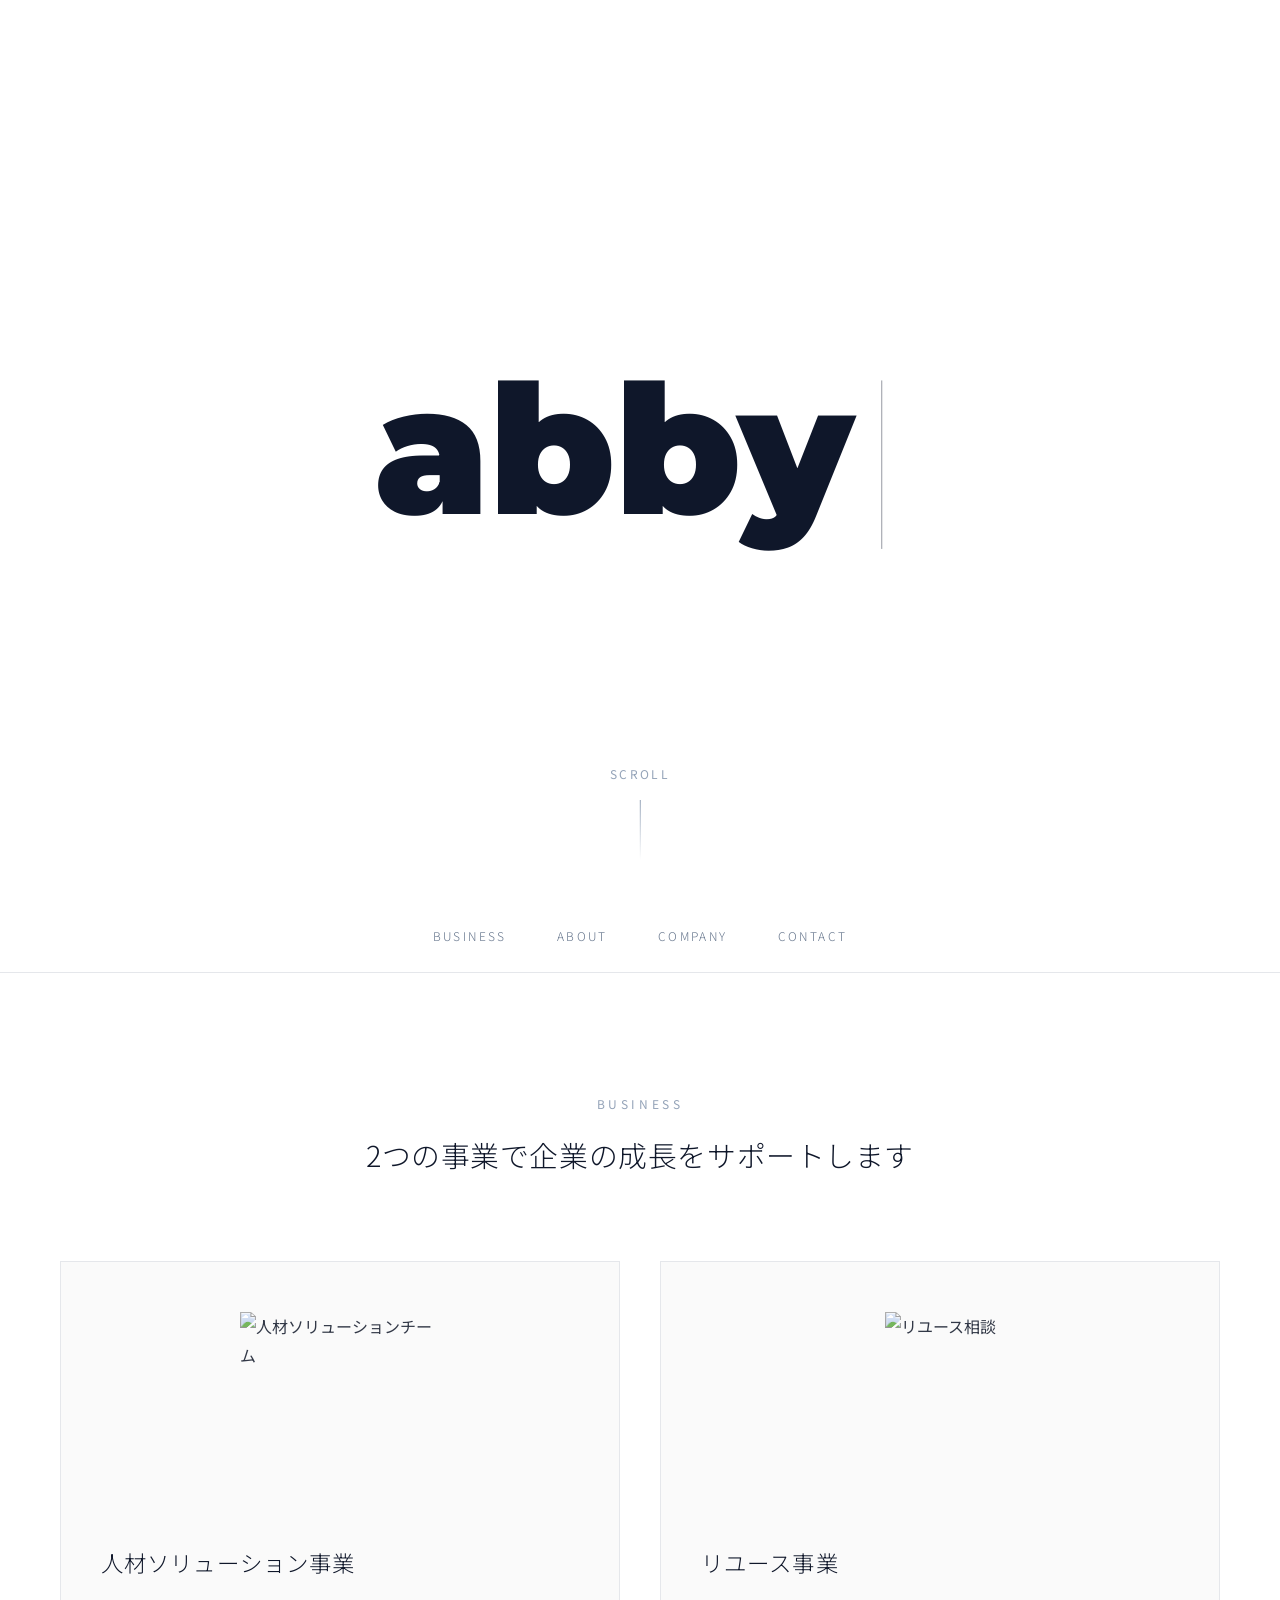
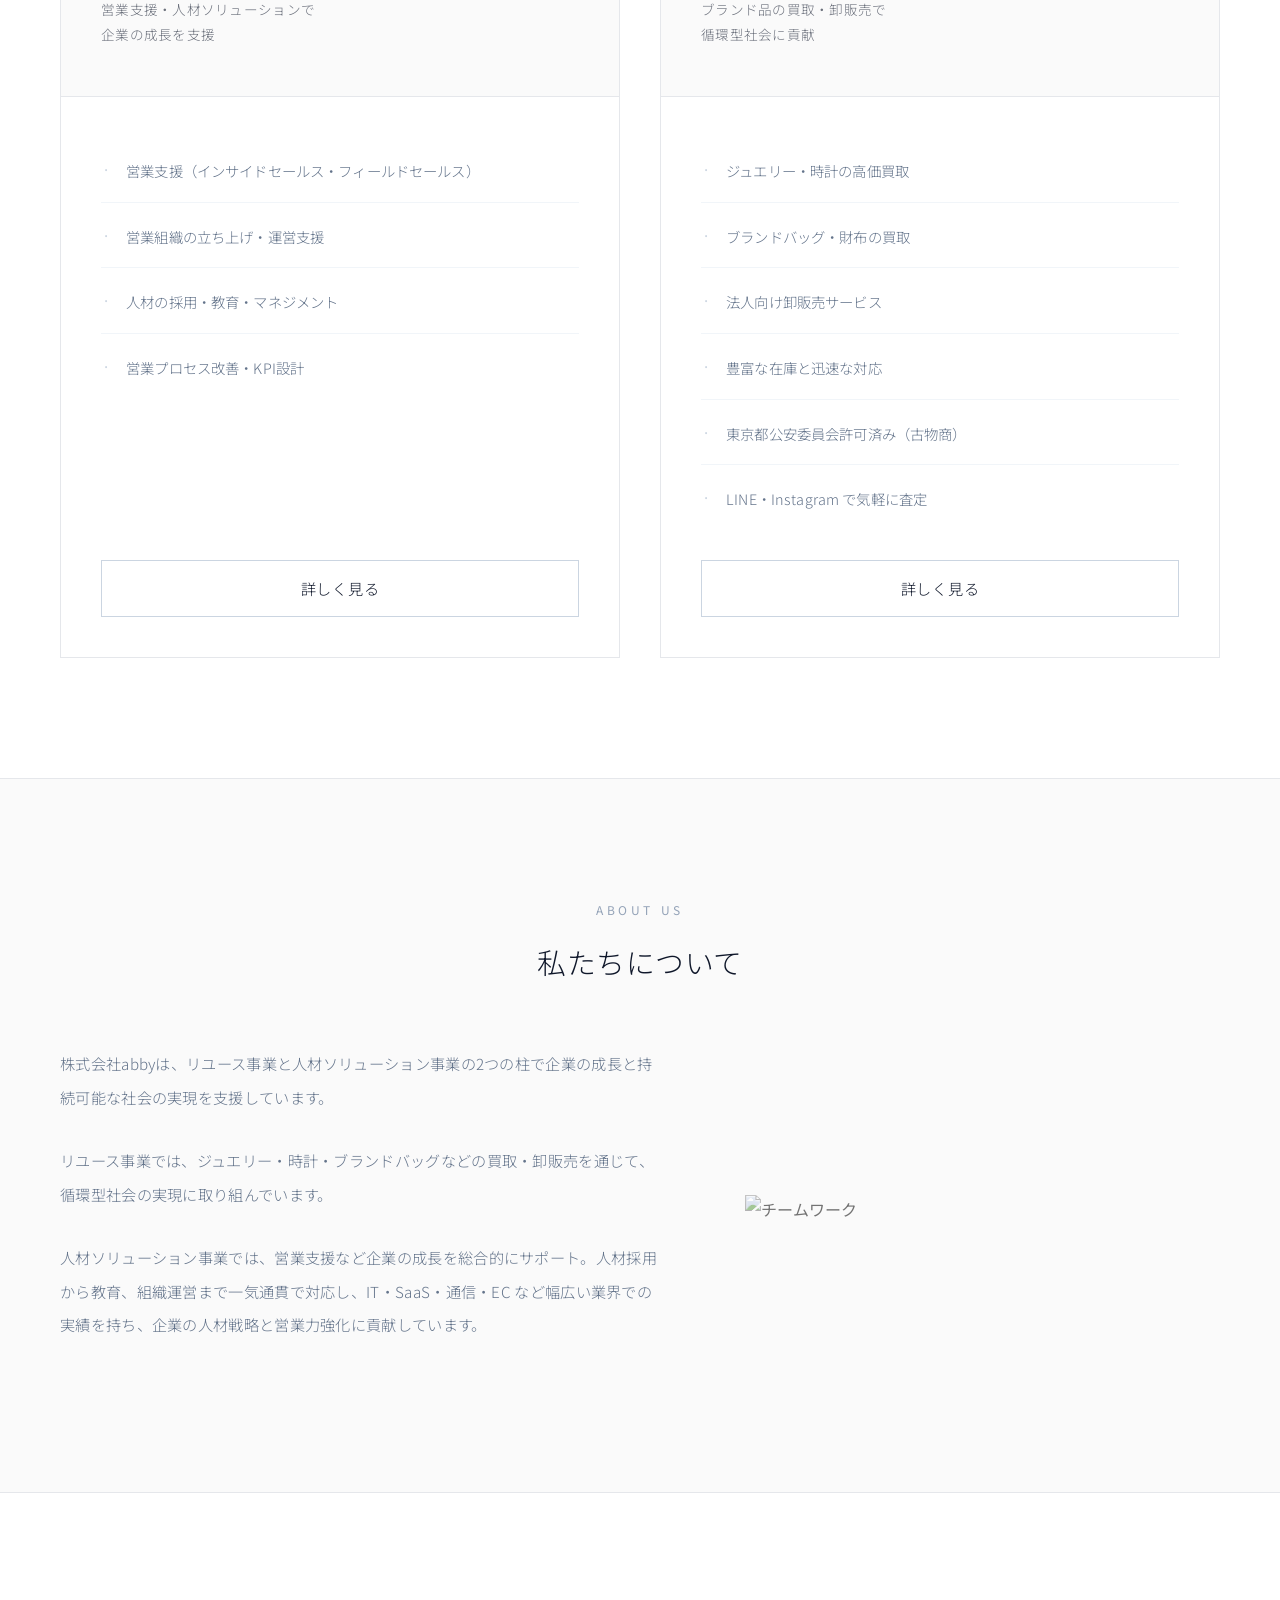
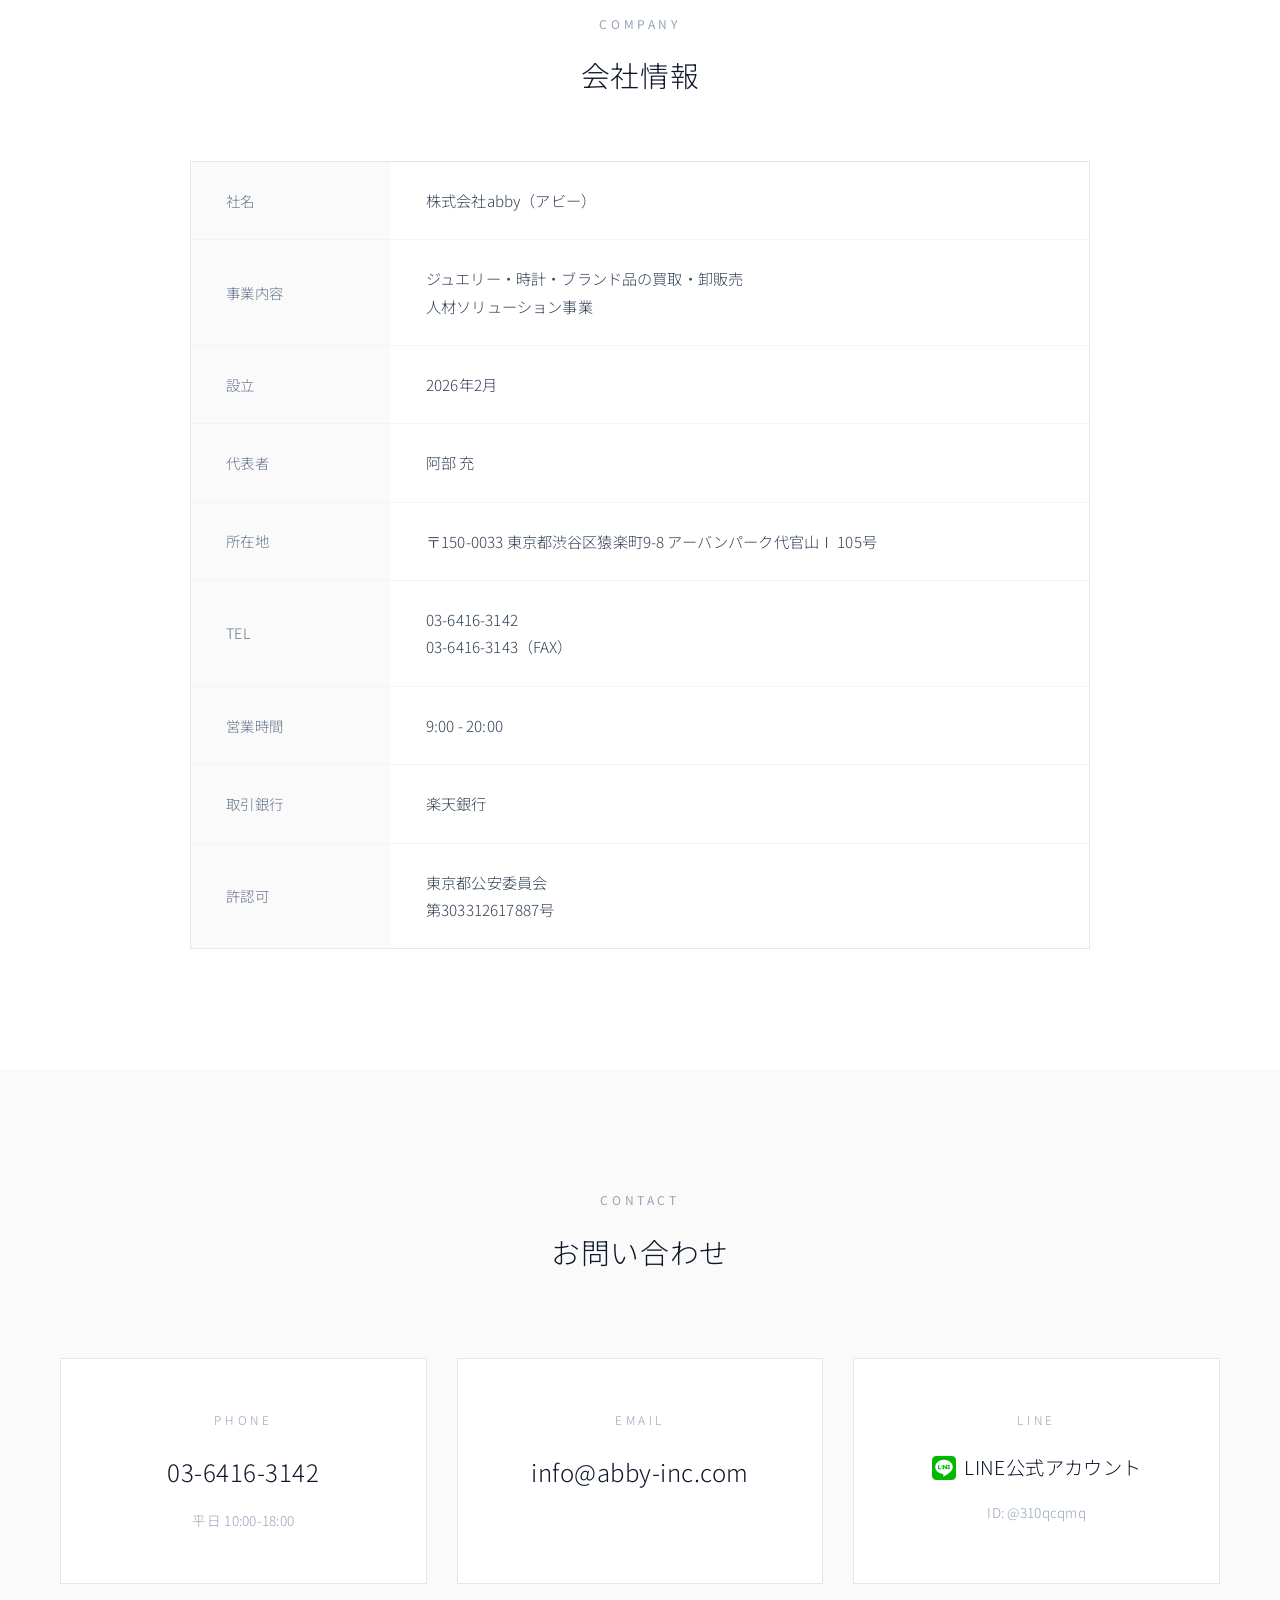
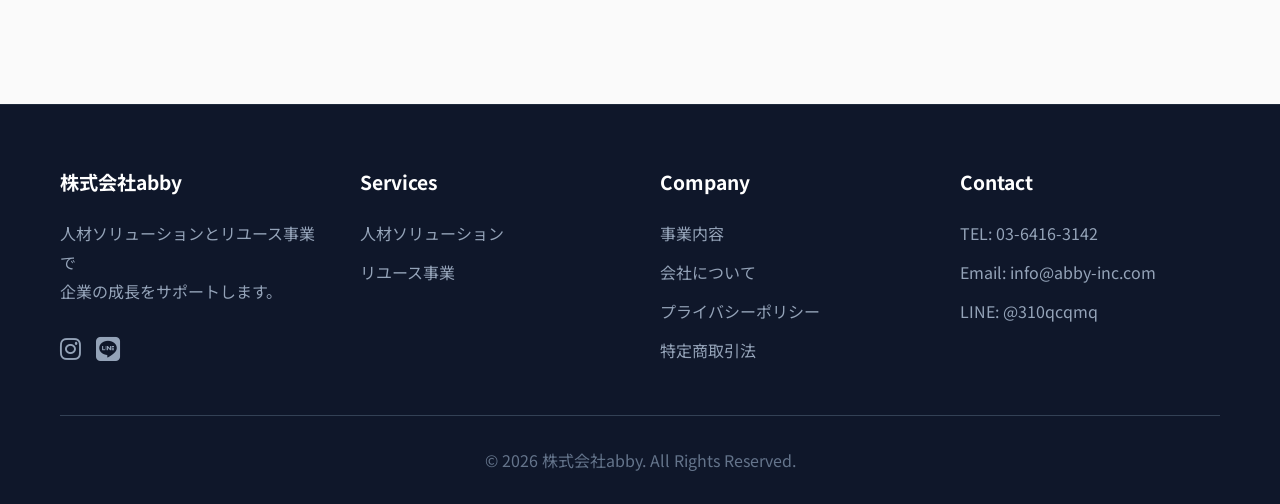
==== commit c85cd445: "Add files via upload" ====
--- a/index.html
+++ b/index.html
@@ -3,882 +3,140 @@
 <head>
     <meta charset="UTF-8">
     <meta name="viewport" content="width=device-width, initial-scale=1.0">
-    <title>abby - ブランド品の買取・卸販売</title>
-    <meta name="description" content="ジュエリー、時計、ブランドバッグの買取・卸販売を行う株式会社abby。高価買取と豊富な在庫で、個人・法人のお客様をサポートします。">
-    <meta name="keywords" content="ジュエリー買取,時計買取,ブランド買取,卸販売,abby,東京,渋谷,代官山">
-    <meta name="author" content="株式会社abby">
-    <meta name="robots" content="index, follow">
+    <title>株式会社abby | 人材ソリューション・リユース事業</title>
+    <!-- Updated: 2026-08-07 -->
+    <meta name="description" content="株式会社abbyは人材ソリューション事業とリユース事業を展開。企業の成長と持続可能な社会の実現を支援します。">
+    <meta name="keywords" content="abby,人材ソリューション,営業支援,リユース,古物商,ブランド買取,東京,渋谷">
     <link rel="canonical" href="https://abby-inc.com/">
     
-    <!-- Open Graph / SNS共有用 -->
+    <!-- Open Graph -->
     <meta property="og:type" content="website">
     <meta property="og:url" content="https://abby-inc.com/">
-    <meta property="og:title" content="abby - ブランド品の買取・卸販売">
-    <meta property="og:description" content="ジュエリー、時計、ブランドバッグの買取・卸販売を行う株式会社abby。高価買取と豊富な在庫で、個人・法人のお客様をサポートします。">
+    <meta property="og:title" content="株式会社abby | 人材ソリューション・リユース事業">
+    <meta property="og:description" content="人材ソリューション事業とリユース事業を展開する株式会社abby。">
     <meta property="og:site_name" content="株式会社abby">
     
     <!-- Twitter Card -->
     <meta name="twitter:card" content="summary_large_image">
-    <meta name="twitter:title" content="abby - ブランド品の買取・卸販売">
-    <meta name="twitter:description" content="ジュエリー、時計、ブランドバッグの買取・卸販売を行う株式会社abby。">
+    <meta name="twitter:title" content="株式会社abby | 人材ソリューション・リユース事業">
+    <meta name="twitter:description" content="人材ソリューション事業とリユース事業を展開する株式会社abby。">
     
-    <link rel="stylesheet" href="css/style.css">
+    <link rel="stylesheet" href="css/corporate.css?v=2">
     <link rel="stylesheet" href="https://cdn.jsdelivr.net/npm/@fortawesome/fontawesome-free@6.4.0/css/all.min.css">
-    <link href="https://fonts.googleapis.com/css2?family=Inter:wght@300;400;500;600;700&family=Noto+Sans+JP:wght@300;400;500;700&display=swap" rel="stylesheet">
+    <link rel="preconnect" href="https://fonts.googleapis.com">
+    <link rel="preconnect" href="https://fonts.gstatic.com" crossorigin>
+    <link href="https://fonts.googleapis.com/css2?family=Montserrat:wght@900&family=Inter:wght@300;400;500;600;700&family=Noto+Sans+JP:wght@300;400;500;700&display=swap" rel="stylesheet">
 </head>
 <body>
-    <!-- Header -->
-    <header class="header">
-        <div class="header-top">
-            <div class="container">
-                <a href="index.html" class="logo">abby</a>
-                <div class="header-icons">
-                    <a href="inquiry.html" class="btn-header-contact">お問い合わせ</a>
-                </div>
-            </div>
-        </div>
-        <nav class="header-nav">
-            <div class="container">
-                <ul class="nav-menu">
-                    <li><a href="#service">サービス</a></li>
-                    <li><a href="#results">買取実績</a></li>
-                    <li><a href="#brands">取扱ブランド</a></li>
-                    <li><a href="#strength">選ばれる理由</a></li>
-                    <li><a href="#company">会社概要</a></li>
-                    <li><a href="inquiry.html">お問い合わせ</a></li>
-                </ul>
-                <button class="menu-toggle" aria-label="メニューを開く">
-                    <span></span>
-                    <span></span>
-                    <span></span>
-                </button>
-            </div>
-        </nav>
-    </header>
-
-    <!-- Hero Slideshow Section -->
-    <section class="hero">
-        <div class="container">
-            <div class="hero-text">
-                <div class="logo-text">abby</div>
-            </div>
-            <div class="hero-image">
-                <img src="images/cat-hero.png" alt="abby">
-            </div>
-        </div>
-    </section>
-
-    <!-- Service Section -->
-    <section class="section" id="service">
-        <div class="container">
-            <h2 class="section-title">SERVICE</h2>
-            <p class="section-subtitle">abbyが提供するサービス</p>
-            <div class="service-cards">
-                <div class="service-card-large">
-                    <div class="service-icon-large">
-                        <i class="fas fa-hand-holding-usd"></i>
-                    </div>
-                    <h3 class="service-title-large">買取サービス</h3>
-                    <p class="service-description-large">
-                        ジュエリー、時計、ブランドバッグなどの高価買取を行っております。<br>
-                        経験豊富な鑑定士が適正価格で査定いたします。<br>
-                        店頭買取・出張買取・宅配買取に対応しています。
-                    </p>
-                    <ul class="service-list">
-                        <li><i class="fas fa-check"></i> 業界トップクラスの買取価格</li>
-                        <li><i class="fas fa-check"></i> 即日現金払い対応</li>
-                        <li><i class="fas fa-check"></i> 出張・宅配買取無料</li>
-                    </ul>
-                    <a href="inquiry.html" class="btn btn-view-all">買取査定を依頼する</a>
-                </div>
-                <div class="service-card-large">
-                    <div class="service-icon-large">
-                        <i class="fas fa-store"></i>
-                    </div>
-                    <h3 class="service-title-large">卸販売サービス</h3>
-                    <p class="service-description-large">
-                        ジュエリー、時計、ブランドバッグなどの卸販売を行っております。<br>
-                        豊富な在庫と安定した供給体制で、法人様のビジネスをサポートします。<br>
-                        小ロットから大量発注まで柔軟に対応いたします。
-                    </p>
-                    <ul class="service-list">
-                        <li><i class="fas fa-check"></i> 豊富な在庫と安定供給</li>
-                        <li><i class="fas fa-check"></i> 小ロットから大量発注対応</li>
-                        <li><i class="fas fa-check"></i> 法人様向け柔軟な取引条件</li>
-                        <li><i class="fas fa-check"></i> 定期的な新商品入荷</li>
-                    </ul>
-                    <a href="inquiry.html" class="btn btn-view-all">卸販売のお問い合わせ</a>
-                </div>
-            </div>
-        </div>
-    </section>
-
-    <!-- Purchase Results Section -->
-    <section class="section section-gray" id="results">
-        <div class="container">
-            <h2 class="section-title">PURCHASE RESULTS</h2>
-            <p class="section-subtitle">買取実績</p>
+    <!-- First View - Typing Animation -->
+    <section class="first-view" id="firstView">
+        <div class="signature-container">
+            <h1 class="typing-logo" id="typingLogo">
+                <span class="cursor">|</span>
+            </h1>
+        </div>
+        
+        <div class="scroll-indicator" id="scrollIndicator">
+            <span>SCROLL</span>
+            <div class="scroll-line"></div>
+        </div>
+    </section>
+
+    <!-- Navigation (appears after animation) -->
+    <nav class="main-nav" id="mainNav">
+        <div class="container">
+            <a href="#business" class="nav-link">BUSINESS</a>
+            <a href="#about" class="nav-link">ABOUT</a>
+            <a href="#company" class="nav-link">COMPANY</a>
+            <a href="#contact" class="nav-link">CONTACT</a>
+        </div>
+    </nav>
+
+    <!-- Business Cards Section -->
+    <section class="business-cards" id="business">
+        <div class="container">
+            <h2 class="section-title">BUSINESS</h2>
+            <p class="section-subtitle">2つの事業で企業の成長をサポートします</p>
             
-            <!-- Jewelry -->
-            <div class="product-category">
-                <h3 class="product-category-title">ジュエリー</h3>
-                <div class="product-grid">
-                    <!-- BVLGARI -->
-                    <div class="product-card">
-                        <div class="product-image">
-                            <img src="images/jewelry/jewelry-04.jpg" alt="BVLGARI ブレス アルベアーレ">
+            <div class="cards-grid">
+                <!-- Human Resource Solutions Business Card -->
+                <div class="business-card">
+                    <div class="card-header sales-support">
+                        <div class="card-illustration">
+                            <img src="images/business-growth-team.png" alt="人材ソリューションチーム">
                         </div>
-                        <h4 class="product-name">BVLGARI ブレス アルベアーレ<br>750/SS 36.5g</h4>
-                        <p class="product-price">買取金額: ¥640,500</p>
-                    </div>
-                    <div class="product-card">
-                        <div class="product-image">
-                            <img src="images/jewelry/jewelry-09.jpg" alt="BVLGARI リング チャンドラ">
+                        <h3>人材ソリューション事業</h3>
+                        <p>営業支援・人材ソリューションで<br>企業の成長を支援</p>
+                    </div>
+                    <div class="card-body">
+                        <ul class="card-features">
+                            <li>営業支援（インサイドセールス・フィールドセールス）</li>
+                            <li>営業組織の立ち上げ・運営支援</li>
+                            <li>人材の採用・教育・マネジメント</li>
+                            <li>営業プロセス改善・KPI設計</li>
+                        </ul>
+                        <a href="sales-support/index.html" class="btn-card blue">詳しく見る</a>
+                    </div>
+                </div>
+
+                <!-- Reuse Business Card -->
+                <div class="business-card">
+                    <div class="card-header reuse">
+                        <div class="card-illustration">
+                            <img src="images/reuse-consultation.png" alt="リユース相談">
                         </div>
-                        <h4 class="product-name">BVLGARI リング チャンドラ<br>トルマリン 750 セラミック 8.5g</h4>
-                        <p class="product-price">買取金額: ¥357,000</p>
-                    </div>
-                    <div class="product-card">
-                        <div class="product-image">
-                            <img src="images/jewelry/jewelry-11.jpg" alt="BVLGARI リング カルセドニー">
-                        </div>
-                        <h4 class="product-name">BVLGARIリング カルセドニー<br>750 8.0g</h4>
-                        <p class="product-price">買取金額: ¥267,750</p>
-                    </div>
-                    <div class="product-card">
-                        <div class="product-image">
-                            <img src="images/jewelry/jewelry-12.jpg" alt="BVLGARI リング オンダ">
-                        </div>
-                        <h4 class="product-name">BVLGARI リング<br>オンダ 750 8.5g</h4>
-                        <p class="product-price">買取金額: ¥183,750</p>
-                    </div>
-                    <div class="product-card">
-                        <div class="product-image">
-                            <img src="images/jewelry/jewelry-24.jpg" alt="ブルガリ ビーゼロワン ネックレス">
-                        </div>
-                        <h4 class="product-name">ブルガリ ビーゼロワン<br>ネックレス YG</h4>
-                        <p class="product-price">買取金額: ¥230,000</p>
-                    </div>
-                    <div class="product-card">
-                        <div class="product-image">
-                            <img src="images/jewelry/jewelry-25.jpg" alt="ブルガリ ビーゼロワン リング YG">
-                        </div>
-                        <h4 class="product-name">ブルガリ ビーゼロワン<br>リング YG</h4>
-                        <p class="product-price">買取金額: ¥140,000</p>
-                    </div>
-                    <div class="product-card">
-                        <div class="product-image">
-                            <img src="images/jewelry/jewelry-26.jpg" alt="ブルガリ ビーゼロワン リング YG×セラミック">
-                        </div>
-                        <h4 class="product-name">ブルガリ ビーゼロワン<br>リング YG×セラミック</h4>
-                        <p class="product-price">買取金額: ¥80,000</p>
-                    </div>
-                    <!-- Cartier -->
-                    <div class="product-card">
-                        <div class="product-image">
-                            <img src="images/jewelry/jewelry-10.jpg" alt="Cartier リング パンテール">
-                        </div>
-                        <h4 class="product-name">Cartier リング パンテール<br>D 750WG 15.4g</h4>
-                        <p class="product-price">買取金額: ¥1,680,000</p>
-                    </div>
-                    <div class="product-card">
-                        <div class="product-image">
-                            <img src="images/jewelry/jewelry-27.jpg" alt="カルティエ ラブブレス YG">
-                        </div>
-                        <h4 class="product-name">カルティエ ラブブレス<br>YG</h4>
-                        <p class="product-price">買取金額: ¥630,000</p>
-                    </div>
-                    <div class="product-card">
-                        <div class="product-image">
-                            <img src="images/jewelry/jewelry-28.jpg" alt="Cartier ラブリング WG">
-                        </div>
-                        <h4 class="product-name">Cartier ラブリング<br>WG</h4>
-                        <p class="product-price">買取金額: ¥140,000</p>
-                    </div>
-                    <!-- GRAFF -->
-                    <div class="product-card">
-                        <div class="product-image">
-                            <img src="images/jewelry/jewelry-21.jpg" alt="グラフ バタフライ シルエット ネックレス">
-                        </div>
-                        <h4 class="product-name">グラフ バタフライ シルエット<br>ネックレス</h4>
-                        <p class="product-price">買取金額: ¥340,000</p>
-                    </div>
-                    <div class="product-card">
-                        <div class="product-image">
-                            <img src="images/jewelry/jewelry-22.jpg" alt="グラフ バタフライ シルエット ピアス">
-                        </div>
-                        <h4 class="product-name">グラフ バタフライ シルエット<br>ピアス</h4>
-                        <p class="product-price">買取金額: ¥650,000</p>
-                    </div>
-                    <div class="product-card">
-                        <div class="product-image">
-                            <img src="images/jewelry/jewelry-23.jpg" alt="グラフ バタフライ シルエット リング">
-                        </div>
-                        <h4 class="product-name">グラフ バタフライ シルエット<br>リング</h4>
-                        <p class="product-price">買取金額: ¥200,000</p>
-                    </div>
-                    <!-- HARRY WINSTON -->
-                    <div class="product-card">
-                        <div class="product-image">
-                            <img src="images/jewelry/jewelry-05.jpg" alt="ハリーウィンストン リング">
-                        </div>
-                        <h4 class="product-name">ハリーウィンストン リング<br>D0.50 Pt950 5.24g</h4>
-                        <p class="product-price">買取金額: ¥303,850</p>
-                    </div>
-                    <div class="product-card">
-                        <div class="product-image">
-                            <img src="images/jewelry/jewelry-14.jpg" alt="ハリーウィンストン ミニ クロス ネックレス">
-                        </div>
-                        <h4 class="product-name">ハリーウィンストン ミニ<br>クロス ネックレス</h4>
-                        <p class="product-price">買取金額: ¥170,000</p>
-                    </div>
-                    <div class="product-card">
-                        <div class="product-image">
-                            <img src="images/jewelry/jewelry-15.jpg" alt="ハリーウィンストン ダイヤ リング">
-                        </div>
-                        <h4 class="product-name">ハリーウィンストン<br>ダイヤ リング</h4>
-                        <p class="product-price">買取金額: ¥120,000</p>
-                    </div>
-                    <div class="product-card">
-                        <div class="product-image">
-                            <img src="images/jewelry/jewelry-29.jpg" alt="ハリーウィンストン リリークラスター ネックレス">
-                        </div>
-                        <h4 class="product-name">ハリーウィンストン リリークラスター<br>ダイヤ ネックレス</h4>
-                        <p class="product-price">買取金額: ¥720,000</p>
-                    </div>
-                    <div class="product-card">
-                        <div class="product-image">
-                            <img src="images/jewelry/jewelry-30.jpg" alt="ハリーウィンストン リリークラスター ピアス">
-                        </div>
-                        <h4 class="product-name">ハリーウィンストン リリークラスター<br>ピアス</h4>
-                        <p class="product-price">買取金額: ¥600,000</p>
-                    </div>
-                    <div class="product-card">
-                        <div class="product-image">
-                            <img src="images/jewelry/jewelry-31.jpg" alt="ハリーウィンストン リリークラスター リング">
-                        </div>
-                        <h4 class="product-name">ハリーウィンストン リリークラスター<br>リング</h4>
-                        <p class="product-price">買取金額: ¥400,000</p>
-                    </div>
-                    <!-- Piaget -->
-                    <div class="product-card">
-                        <div class="product-image">
-                            <img src="images/jewelry/jewelry-02.jpg" alt="ピアジェ カフス">
-                        </div>
-                        <h4 class="product-name">ピアジェ カフス<br>D 色石 750 17.0g</h4>
-                        <p class="product-price">買取金額: ¥350,200</p>
-                    </div>
-                    <!-- Tiffany -->
-                    <div class="product-card">
-                        <div class="product-image">
-                            <img src="images/jewelry/jewelry-01.jpg" alt="Tiffany ブローチ">
-                        </div>
-                        <h4 class="product-name">Tiffany ブローチ<br>750 15.3g</h4>
-                        <p class="product-price">買取金額: ¥322,390</p>
-                    </div>
-                    <div class="product-card">
-                        <div class="product-image">
-                            <img src="images/jewelry/jewelry-13.jpg" alt="Tiffany リング ビクトリア">
-                        </div>
-                        <h4 class="product-name">Tiffany リング<br>ビクトリア D1.19 Pt950 7.6g</h4>
-                        <p class="product-price">買取金額: ¥1,045,455</p>
-                    </div>
-                    <!-- Van Cleef & Arpels -->
-                    <div class="product-card">
-                        <div class="product-image">
-                            <img src="images/jewelry/jewelry-16.jpg" alt="ヴィンテージアルハンブラ マラカイト ネックレス">
-                        </div>
-                        <h4 class="product-name">ヴィンテージアルハンブラ<br>マラカイト ネックレス</h4>
-                        <p class="product-price">買取金額: ¥270,000</p>
-                    </div>
-                    <div class="product-card">
-                        <div class="product-image">
-                            <img src="images/jewelry/jewelry-17.jpg" alt="ヴィンテージアルハンブラ オニキス ピアス">
-                        </div>
-                        <h4 class="product-name">ヴィンテージアルハンブラ<br>オニキス ピアス</h4>
-                        <p class="product-price">買取金額: ¥480,000</p>
-                    </div>
-                    <div class="product-card">
-                        <div class="product-image">
-                            <img src="images/jewelry/jewelry-18.jpg" alt="ヴィンテージアルハンブラ ギョーシェ×カーネリアン 5P ブレス">
-                        </div>
-                        <h4 class="product-name">ヴィンテージアルハンブラ<br>ギョーシェ×カーネリアン 5P ブレス</h4>
-                        <p class="product-price">買取金額: ¥780,000</p>
-                    </div>
-                    <!-- その他 -->
-                    <div class="product-card">
-                        <div class="product-image">
-                            <img src="images/jewelry/jewelry-08.jpg" alt="池田啓子 ネックレス">
-                        </div>
-                        <h4 class="product-name">池田啓子　ネックレス<br>D0.38 750 33.3g</h4>
-                        <p class="product-price">買取金額: ¥714,000</p>
-                    </div>
-                    <div class="product-card">
-                        <div class="product-image">
-                            <img src="images/jewelry/jewelry-06.jpg" alt="モーブッサン ネックレス">
-                        </div>
-                        <h4 class="product-name">モーブッサン ネックレス<br>750WG 18.5g</h4>
-                        <p class="product-price">買取金額: ¥414,060</p>
-                    </div>
-                </div>
-            </div>
-
-            <!-- Bags -->
-            <div class="product-category">
-                <h3 class="product-category-title">バッグ</h3>
-                <div class="product-grid">
-                    <!-- CHANEL -->
-                    <div class="product-card">
-                        <div class="product-image">
-                            <img src="images/bags/bag-16.jpg" alt="シャネル マトラッセ25">
-                        </div>
-                        <h4 class="product-name">シャネル<br>マトラッセ25</h4>
-                        <p class="product-price">買取金額: ¥350,000</p>
-                    </div>
-                    <div class="product-card">
-                        <div class="product-image">
-                            <img src="images/bags/bag-17.jpg" alt="シャネル マトラッセ25 キャビアスキン">
-                        </div>
-                        <h4 class="product-name">シャネル マトラッセ25<br>キャビアスキン</h4>
-                        <p class="product-price">買取金額: ¥800,000</p>
-                    </div>
-                    <div class="product-card">
-                        <div class="product-image">
-                            <img src="images/bags/bag-07.jpg" alt="シャネル マトラッセ 30">
-                        </div>
-                        <h4 class="product-name">シャネル<br>マトラッセ 30</h4>
-                        <p class="product-price">買取金額: ¥600,000</p>
-                    </div>
-                    <!-- Goyard -->
-                    <div class="product-card">
-                        <div class="product-image">
-                            <img src="images/bags/bag-02.jpg" alt="ゴヤール カップヴェール ショルダーバッグ">
-                        </div>
-                        <h4 class="product-name">ゴヤール カップヴェール<br>PVCxレザー ショルダーバッグ グリーン</h4>
-                        <p class="product-price">買取金額: ¥180,000</p>
-                    </div>
-                    <div class="product-card">
-                        <div class="product-image">
-                            <img src="images/bags/bag-05.jpg" alt="ゴヤール サイゴンミニ">
-                        </div>
-                        <h4 class="product-name">ゴヤール サイゴンミニ<br>PVCxレザー</h4>
-                        <p class="product-price">買取金額: ¥220,000</p>
-                    </div>
-                    <div class="product-card">
-                        <div class="product-image">
-                            <img src="images/bags/bag-12.jpg" alt="ゴヤール サンルイ PM">
-                        </div>
-                        <h4 class="product-name">ゴヤール<br>サンルイ PM</h4>
-                        <p class="product-price">買取金額: ¥140,000</p>
-                    </div>
-                    <!-- Hermès -->
-                    <div class="product-card">
-                        <div class="product-image">
-                            <img src="images/bags/bag-08.jpg" alt="Hermès バーキン25 Z刻">
-                        </div>
-                        <h4 class="product-name">Hermès<br>バーキン25 Z刻</h4>
-                        <p class="product-price">買取金額: ¥2,200,000</p>
-                    </div>
-                    <div class="product-card">
-                        <div class="product-image">
-                            <img src="images/bags/bag-09.jpg" alt="Hermès バーキン35 C刻">
-                        </div>
-                        <h4 class="product-name">Hermès<br>バーキン35 C刻</h4>
-                        <p class="product-price">買取金額: ¥1,700,000</p>
-                    </div>
-                    <div class="product-card">
-                        <div class="product-image">
-                            <img src="images/bags/bag-10.jpg" alt="Hermès バーキン40 Z刻印">
-                        </div>
-                        <h4 class="product-name">Hermès<br>バーキン40 Z刻印</h4>
-                        <p class="product-price">買取金額: ¥2,200,000</p>
-                    </div>
-                    <div class="product-card">
-                        <div class="product-image">
-                            <img src="images/bags/bag-11.jpg" alt="ヴィトン モノグラム ネヴァーフルPM">
-                        </div>
-                        <h4 class="product-name">ヴィトン モノグラム<br>ネヴァーフルPM</h4>
-                        <p class="product-price">買取金額: ¥60,000</p>
-                    </div>
-                    <div class="product-card">
-                        <div class="product-image">
-                            <img src="images/bags/bag-03.jpg" alt="Hermès ケリーフェスティバル">
-                        </div>
-                        <h4 class="product-name">Hermès ケリーフェスティバル<br>K刻印</h4>
-                        <p class="product-price">買取金額: ¥300,000</p>
-                    </div>
-                    <!-- LOUIS VUITTON -->
-                    <div class="product-card">
-                        <div class="product-image">
-                            <img src="images/bags/bag-01.jpg" alt="ヴィトン ジャイアントモノグラムリバース オンザゴーMM">
-                        </div>
-                        <h4 class="product-name">ヴィトン ジャイアントモノグラムリバース<br>オンザゴーMM</h4>
-                        <p class="product-price">買取金額: ¥180,000</p>
-                    </div>
-                </div>
-            </div>
-
-            <!-- Fashion Accessories -->
-            <div class="product-category">
-                <h3 class="product-category-title">ファッション小物</h3>
-                <div class="product-grid">
-                    <!-- CHANEL -->
-                    <div class="product-card">
-                        <div class="product-image">
-                            <img src="images/jewelry/jewelry-20.jpg" alt="シャネル ブローチ スター">
-                        </div>
-                        <h4 class="product-name">シャネル ブローチ<br>スター</h4>
-                        <p class="product-price">買取金額: ¥30,000</p>
-                    </div>
-                    <div class="product-card">
-                        <div class="product-image">
-                            <img src="images/bags/bag-15.jpg" alt="シャネル ボストン サングラス">
-                        </div>
-                        <h4 class="product-name">シャネル ボストン<br>サングラス</h4>
-                        <p class="product-price">買取金額: ¥20,000</p>
-                    </div>
-                    <div class="product-card">
-                        <div class="product-image">
-                            <img src="images/bags/bag-04.jpg" alt="シャネル ココマーク コンパクトウォレット">
-                        </div>
-                        <h4 class="product-name">シャネル ココマーク キャビアスキン<br>コンパクトウォレット ブラック</h4>
-                        <p class="product-price">買取金額: ¥15,000</p>
-                    </div>
-                    <!-- Hermès -->
-                    <div class="product-card">
-                        <div class="product-image">
-                            <img src="images/bags/bag-18.jpg" alt="Hermès ロデオ PM">
-                        </div>
-                        <h4 class="product-name">Hermès ロデオ PM<br>Z刻</h4>
-                        <p class="product-price">買取金額: ¥40,000</p>
-                    </div>
-                    <div class="product-card">
-                        <div class="product-image">
-                            <img src="images/jewelry/jewelry-19.jpg" alt="Hermès スカーフ Confort en Automobile">
-                        </div>
-                        <h4 class="product-name">Hermès スカーフ<br>Confort en Automobile</h4>
-                        <p class="product-price">買取金額: ¥14,000</p>
-                    </div>
-                    <!-- PRADA -->
-                    <div class="product-card">
-                        <div class="product-image">
-                            <img src="images/bags/bag-13.jpg" alt="プラダ バケットハット">
-                        </div>
-                        <h4 class="product-name">プラダ バケットハット<br>1HC137</h4>
-                        <p class="product-price">買取金額: ¥20,000</p>
-                    </div>
-                    <div class="product-card">
-                        <div class="product-image">
-                            <img src="images/bags/bag-06.jpg" alt="PRADA サファイアーノ カードケース">
-                        </div>
-                        <h4 class="product-name">PRADA サファイアーノ<br>トライアングル カードケース</h4>
-                        <p class="product-price">買取金額: ¥30,000</p>
-                    </div>
-                    <div class="product-card">
-                        <div class="product-image">
-                            <img src="images/bags/bag-14.jpg" alt="PRADA ヘアクリップ">
-                        </div>
-                        <h4 class="product-name">PRADA<br>ヘアクリップ</h4>
-                        <p class="product-price">買取金額: ¥30,000</p>
-                    </div>
-                </div>
-            </div>
-
-            <!-- Watch -->
-            <div class="product-category">
-                <h3 class="product-category-title">時計</h3>
-                <div class="product-grid">
-                    <!-- Audemars Piguet -->
-                    <div class="product-card">
-                        <div class="product-image">
-                            <img src="images/watches/watch-19.jpg" alt="オーデマ・ピゲ ロイヤルオーク 26331">
-                        </div>
-                        <h4 class="product-name">オーデマ・ピゲ ロイヤルオーク<br>26331OR.OO.1220OR.01</h4>
-                        <p class="product-price">買取金額: ¥10,500,000</p>
-                    </div>
-                    <div class="product-card">
-                        <div class="product-image">
-                            <img src="images/watches/watch-20.jpg" alt="オーデマピゲ ロイヤルオーク">
-                        </div>
-                        <h4 class="product-name">オーデマピゲ ロイヤルオーク<br>15550OR.OO.1320OR.03</h4>
-                        <p class="product-price">買取金額: ¥11,000,000</p>
-                    </div>
-                    <div class="product-card">
-                        <div class="product-image">
-                            <img src="images/watches/watch-21.jpg" alt="オーデマピゲ ロイヤルオーク オフショア">
-                        </div>
-                        <h4 class="product-name">オーデマピゲ ロイヤルオーク オフショア<br>26420SO.OO.A029VE.01</h4>
-                        <p class="product-price">買取金額: ¥3,800,000</p>
-                    </div>
-                    <!-- Breguet -->
-                    <div class="product-card">
-                        <div class="product-image">
-                            <img src="images/watches/watch-06.jpg" alt="ブレゲ クラシック 5907">
-                        </div>
-                        <h4 class="product-name">ブレゲ クラシック<br>5907</h4>
-                        <p class="product-price">買取金額: ¥700,000</p>
-                    </div>
-                    <div class="product-card">
-                        <div class="product-image">
-                            <img src="images/watches/watch-18.jpg" alt="ブレゲ マリーン 5517">
-                        </div>
-                        <h4 class="product-name">ブレゲ マリーン<br>5517</h4>
-                        <p class="product-price">買取金額: ¥1,300,000</p>
-                    </div>
-                    <div class="product-card">
-                        <div class="product-image">
-                            <img src="images/watches/watch-15.jpg" alt="ブレゲ タイプXXI">
-                        </div>
-                        <h4 class="product-name">ブレゲ タイプXXI<br>3810ST/92/9ZU</h4>
-                        <p class="product-price">買取金額: ¥500,000</p>
-                    </div>
-                    <!-- HUBLOT -->
-                    <div class="product-card">
-                        <div class="product-image">
-                            <img src="images/watches/watch-17.jpg" alt="ウブロ ビッグバン">
-                        </div>
-                        <h4 class="product-name">ウブロ ビッグバン<br>342S.SB.131.SB</h4>
-                        <p class="product-price">買取金額: ¥650,000</p>
-                    </div>
-                    <div class="product-card">
-                        <div class="product-image">
-                            <img src="images/watches/watch-11.jpg" alt="ウブロ スピリット オブ ビッグバン">
-                        </div>
-                        <h4 class="product-name">ウブロ スピリット オブ ビッグバン<br>641.NX.0173.LR</h4>
-                        <p class="product-price">買取金額: ¥1,100,000</p>
-                    </div>
-                    <div class="product-card">
-                        <div class="product-image">
-                            <img src="images/watches/watch-07.jpg" alt="ウブロ 521.NX.7170.LR">
-                        </div>
-                        <h4 class="product-name">ウブロ<br>521.NX.7170.LR</h4>
-                        <p class="product-price">買取金額: ¥500,000</p>
-                    </div>
-                    <!-- Patek Philippe -->
-                    <div class="product-card">
-                        <div class="product-image">
-                            <img src="images/watches/watch-16.jpg" alt="パテックフィリップ 5980/1R-001">
-                        </div>
-                        <h4 class="product-name">パテックフィリップ<br>5980/1R-001</h4>
-                        <p class="product-price">買取金額: ¥26,000,000</p>
-                    </div>
-                    <div class="product-card">
-                        <div class="product-image">
-                            <img src="images/watches/watch-04.jpg" alt="パテックフィリップ アクアノート 5060J">
-                        </div>
-                        <h4 class="product-name">パテックフィリップ アクアノート<br>5060J</h4>
-                        <p class="product-price">買取金額: ¥6,000,000</p>
-                    </div>
-                    <div class="product-card">
-                        <div class="product-image">
-                            <img src="images/watches/watch-05.jpg" alt="パテックフィリップ カラトラバ 7200R-001">
-                        </div>
-                        <h4 class="product-name">パテックフィリップ カラトラバ<br>7200R-001 レディース</h4>
-                        <p class="product-price">買取金額: ¥2,500,000</p>
-                    </div>
-                    <!-- ROLEX -->
-                    <div class="product-card">
-                        <div class="product-image">
-                            <img src="images/watches/watch-12.jpg" alt="ロレックス コスモグラフデイトナ 116515LN">
-                        </div>
-                        <h4 class="product-name">ロレックス コスモグラフデイトナ<br>116515LN</h4>
-                        <p class="product-price">買取金額: ¥4,000,000</p>
-                    </div>
-                    <div class="product-card">
-                        <div class="product-image">
-                            <img src="images/watches/watch-14.jpg" alt="ロレックス コスモグラフデイトナ 116500LN">
-                        </div>
-                        <h4 class="product-name">ロレックス コスモグラフデイトナ<br>116500LN</h4>
-                        <p class="product-price">買取金額: ¥3,600,000</p>
-                    </div>
-                    <div class="product-card">
-                        <div class="product-image">
-                            <img src="images/watches/watch-01.jpg" alt="ロレックス GMTマスターⅡ 126715CHNR">
-                        </div>
-                        <h4 class="product-name">ロレックス GMTマスターⅡ<br>126715CHNR</h4>
-                        <p class="product-price">買取金額: ¥5,000,000</p>
-                    </div>
-                    <div class="product-card">
-                        <div class="product-image">
-                            <img src="images/watches/watch-02.jpg" alt="ロレックス GMTマスターⅡ 126720VTNR">
-                        </div>
-                        <h4 class="product-name">ロレックス GMTマスターⅡ<br>126720VTNR</h4>
-                        <p class="product-price">買取金額: ¥2,200,000</p>
-                    </div>
-                    <div class="product-card">
-                        <div class="product-image">
-                            <img src="images/watches/watch-03.jpg" alt="ロレックス GMTマスターⅡ 116710LN">
-                        </div>
-                        <h4 class="product-name">ロレックス GMTマスターⅡ<br>116710LN</h4>
-                        <p class="product-price">買取金額: ¥1,500,000</p>
-                    </div>
-                    <div class="product-card">
-                        <div class="product-image">
-                            <img src="images/watches/watch-08.jpg" alt="ロレックス サブマリーナーデイト 116613">
-                        </div>
-                        <h4 class="product-name">ロレックス サブマリーナーデイト<br>116613</h4>
-                        <p class="product-price">買取金額: ¥1,900,000</p>
-                    </div>
-                    <div class="product-card">
-                        <div class="product-image">
-                            <img src="images/watches/watch-10.jpg" alt="ロレックス サブマリーナーデイト 126610LV">
-                        </div>
-                        <h4 class="product-name">ロレックス サブマリーナーデイト<br>126610LV</h4>
-                        <p class="product-price">買取金額: ¥1,900,000</p>
-                    </div>
-                    <div class="product-card">
-                        <div class="product-image">
-                            <img src="images/watches/watch-09.jpg" alt="ロレックス サブマリーナ 126610LN">
-                        </div>
-                        <h4 class="product-name">ロレックス サブマリーナ<br>126610LN</h4>
-                        <p class="product-price">買取金額: ¥1,900,000</p>
-                    </div>
-                    <div class="product-card">
-                        <div class="product-image">
-                            <img src="images/watches/watch-13.jpg" alt="ロレックス デイトナ 116520">
-                        </div>
-                        <h4 class="product-name">ロレックス デイトナ<br>116520</h4>
-                        <p class="product-price">買取金額: ¥3,000,000</p>
-                    </div>
-                </div>
-            </div>
-
-            <!-- Watch (Hidden) -->
-            <!--
-            <div class="product-category">
-                <h3 class="product-category-title">時計</h3>
-                <div class="product-grid">
-                    <div class="product-card">
-                        <div class="product-image">
-                            <div class="product-placeholder"></div>
-                        </div>
-                        <h4 class="product-name">ROLEX デイトジャスト</h4>
-                    </div>
-                    <div class="product-card">
-                        <div class="product-image">
-                            <div class="product-placeholder"></div>
-                        </div>
-                        <h4 class="product-name">OMEGA スピードマスター</h4>
-                    </div>
-                    <div class="product-card">
-                        <div class="product-image">
-                            <div class="product-placeholder"></div>
-                        </div>
-                        <h4 class="product-name">Cartier タンク</h4>
-                    </div>
-                    <div class="product-card">
-                        <div class="product-image">
-                            <div class="product-placeholder"></div>
-                        </div>
-                        <h4 class="product-name">PATEK PHILIPPE カラトラバ</h4>
-                    </div>
-                </div>
-            </div>
-            -->
-
-            <!-- Bag (Hidden) -->
-            <!--
-            <div class="product-category">
-                <h3 class="product-category-title">ブランドバッグ</h3>
-                <div class="product-grid">
-                    <div class="product-card">
-                        <div class="product-image">
-                            <div class="product-placeholder"></div>
-                        </div>
-                        <h4 class="product-name">HERMES バーキン30</h4>
-                    </div>
-                    <div class="product-card">
-                        <div class="product-image">
-                            <div class="product-placeholder"></div>
-                        </div>
-                        <h4 class="product-name">CHANEL マトラッセ</h4>
-                    </div>
-                    <div class="product-card">
-                        <div class="product-image">
-                            <div class="product-placeholder"></div>
-                        </div>
-                        <h4 class="product-name">LOUIS VUITTON ネヴァーフル</h4>
-                    </div>
-                    <div class="product-card">
-                        <div class="product-image">
-                            <div class="product-placeholder"></div>
-                        </div>
-                        <h4 class="product-name">GUCCI ディオニュソス</h4>
-                    </div>
-                </div>
-            </div>
-            -->
-        </div>
-    </section>
-
-    <!-- Brands Section -->
-    <section class="section" id="brands">
-        <div class="container">
-            <h2 class="section-title">BRANDS</h2>
-            <p class="section-subtitle">取扱ブランド</p>
+                        <h3>リユース事業</h3>
+                        <p>ブランド品の買取・卸販売で<br>循環型社会に貢献</p>
+                    </div>
+                    <div class="card-body">
+                        <ul class="card-features">
+                            <li>ジュエリー・時計の高価買取</li>
+                            <li>ブランドバッグ・財布の買取</li>
+                            <li>法人向け卸販売サービス</li>
+                            <li>豊富な在庫と迅速な対応</li>
+                            <li>東京都公安委員会許可済み（古物商）</li>
+                            <li>LINE・Instagram で気軽に査定</li>
+                        </ul>
+                        <a href="reuse/index.html" class="btn-card yellow">詳しく見る</a>
+                    </div>
+                </div>
+            </div>
+        </div>
+    </section>
+
+    <!-- About Section -->
+    <section class="about-section" id="about">
+        <div class="container">
+            <h2 class="section-title">ABOUT US</h2>
+            <h3 class="section-heading">私たちについて</h3>
+            <div class="about-content">
+                <div class="about-text">
+                    <p>株式会社abbyは、リユース事業と人材ソリューション事業の2つの柱で企業の成長と持続可能な社会の実現を支援しています。</p>
+                    <p>リユース事業では、ジュエリー・時計・ブランドバッグなどの買取・卸販売を通じて、循環型社会の実現に取り組んでいます。</p>
+                    <p>人材ソリューション事業では、営業支援など企業の成長を総合的にサポート。人材採用から教育、組織運営まで一気通貫で対応し、IT・SaaS・通信・EC など幅広い業界での実績を持ち、企業の人材戦略と営業力強化に貢献しています。</p>
+                </div>
+                <div class="about-illustration">
+                    <img src="images/illustration-meeting-2.png" alt="チームワーク" style="max-width: 450px; width: 100%;">
+                </div>
+            </div>
+        </div>
+    </section>
+
+    <!-- Company Info Section -->
+    <section class="company-section" id="company">
+        <div class="container">
+            <h2 class="section-title">COMPANY</h2>
+            <h3 class="section-heading">会社情報</h3>
             
-            <h3 class="brand-category-title">ジュエリーブランド</h3>
-            <div class="brand-grid">
-                <div class="brand-card">
-                    <img src="images/brands/tiffany-co.png" alt="Tiffany & Co.">
-                </div>
-                <div class="brand-card">BVLGARI</div>
-                <div class="brand-card">
-                    <img src="images/brands/cartier.jpg" alt="Cartier">
-                </div>
-                <div class="brand-card">
-                    <img src="images/brands/vancleef.jpg" alt="Van Cleef & Arpels">
-                </div>
-                <div class="brand-card">
-                    <img src="images/brands/harrywinston.jpg" alt="HARRY WINSTON">
-                </div>
-                <div class="brand-card">
-                    <img src="images/brands/tasaki.jpg" alt="TASAKI">
-                </div>
-            </div>
-
-            <h3 class="brand-category-title">時計ブランド</h3>
-            <div class="brand-grid">
-                <div class="brand-card">
-                    <img src="images/brands/rolex.jpg" alt="ROLEX">
-                </div>
-                <div class="brand-card">
-                    <img src="images/brands/omega.jpg" alt="OMEGA">
-                </div>
-                <div class="brand-card">
-                    <img src="images/brands/patek-philippe.png" alt="PATEK PHILIPPE">
-                </div>
-                <div class="brand-card">
-                    <img src="images/brands/audemarspiguet.jpg" alt="AUDEMARS PIGUET">
-                </div>
-                <div class="brand-card">
-                    <img src="images/brands/cartier.jpg" alt="Cartier">
-                </div>
-                <div class="brand-card">
-                    <img src="images/brands/iwc.jpg" alt="IWC">
-                </div>
-                <div class="brand-card">BREITLING</div>
-                <div class="brand-card">
-                    <img src="images/brands/tagheuer.jpg" alt="TAG Heuer">
-                </div>
-                <div class="brand-card">
-                    <img src="images/brands/zenith.jpg" alt="ZENITH">
-                </div>
-            </div>
-
-            <h3 class="brand-category-title">バッグ・ファッションブランド</h3>
-            <div class="brand-grid">
-                <div class="brand-card">
-                    <img src="images/brands/hermes-orange.jpg" alt="HERMES">
-                </div>
-                <div class="brand-card">
-                    <img src="images/brands/chanel.jpg" alt="CHANEL">
-                </div>
-                <div class="brand-card">
-                    <img src="images/brands/louisvuitton.jpg" alt="LOUIS VUITTON">
-                </div>
-                <div class="brand-card">
-                    <img src="images/brands/gucci.jpg" alt="GUCCI">
-                </div>
-                <div class="brand-card">
-                    <img src="images/brands/prada-final.jpg" alt="PRADA">
-                </div>
-                <div class="brand-card">
-                    <img src="images/brands/dior-final.jpg" alt="DIOR">
-                </div>
-                <div class="brand-card">
-                    <img src="images/brands/celine.jpg" alt="CELINE">
-                </div>
-                <div class="brand-card">
-                    <img src="images/brands/bottegaveneta.jpg" alt="BOTTEGA VENETA">
-                </div>
-                <div class="brand-card">
-                    <img src="images/brands/fendi.jpg" alt="FENDI">
-                </div>
-            </div>
-
-            <p class="brands-note">※上記以外のブランドも取り扱っております。お気軽にお問い合わせください。</p>
-        </div>
-    </section>
-
-    <!-- Strength Section -->
-    <section class="section section-gray" id="strength">
-        <div class="container">
-            <h2 class="section-title">STRENGTH</h2>
-            <p class="section-subtitle">abbyが選ばれる理由</p>
-            <div class="strength-grid">
-                <div class="strength-card">
-                    <div class="strength-icon">
-                        <i class="fas fa-certificate"></i>
-                    </div>
-                    <h3 class="strength-title">確かな鑑定力</h3>
-                    <p class="strength-description">
-                        経験豊富な鑑定士が在籍。真贋鑑定から適正価格の査定まで、確かな目利きでお客様の大切な品物を評価します。
-                    </p>
-                </div>
-                <div class="strength-card">
-                    <div class="strength-icon">
-                        <i class="fas fa-chart-line"></i>
-                    </div>
-                    <h3 class="strength-title">業界トップクラスの買取価格</h3>
-                    <p class="strength-description">
-                        独自の販売ルートと豊富な実績により、高価買取を実現。他社との相見積もりも大歓迎です。
-                    </p>
-                </div>
-                <div class="strength-card">
-                    <div class="strength-icon">
-                        <i class="fas fa-boxes"></i>
-                    </div>
-                    <h3 class="strength-title">豊富な在庫</h3>
-                    <p class="strength-description">
-                        ジュエリー、時計、ブランドバッグを幅広く取り揃えています。
-                    </p>
-                </div>
-                <div class="strength-card">
-                    <div class="strength-icon">
-                        <i class="fas fa-handshake"></i>
-                    </div>
-                    <h3 class="strength-title">柔軟な取引条件</h3>
-                    <p class="strength-description">
-                        個人・法人問わず、お客様のニーズに合わせた柔軟な取引条件をご提案します。
-                    </p>
-                </div>
-                <div class="strength-card">
-                    <div class="strength-icon">
-                        <i class="fas fa-shipping-fast"></i>
-                    </div>
-                    <h3 class="strength-title">スピード対応</h3>
-                    <p class="strength-description">
-                        買取は即日現金払い、卸販売は最短翌日発送。お客様の「すぐに」に応えます。
-                    </p>
-                </div>
-                <div class="strength-card">
-                    <div class="strength-icon">
-                        <i class="fas fa-shield-alt"></i>
-                    </div>
-                    <h3 class="strength-title">安心の実績</h3>
-                    <p class="strength-description">
-                        創業以来、多くのお客様にご利用いただいております。信頼と実績のabbyにお任せください。
-                    </p>
-                </div>
-            </div>
-        </div>
-    </section>
-
-    <!-- Company Section -->
-    <section class="section section-gray" id="company">
-        <div class="container">
-            <h2 class="section-title">COMPANY</h2>
-            <p class="section-subtitle">会社概要</p>
-            <div class="company-info">
-                <table class="company-table">
+            <div class="company-table">
+                <table>
                     <tr>
                         <th>社名</th>
                         <td>株式会社abby（アビー）</td>
                     </tr>
                     <tr>
                         <th>事業内容</th>
-                        <td>ジュエリー・時計・ブランド品の買取・卸販売</td>
+                        <td>ジュエリー・時計・ブランド品の買取・卸販売<br>人材ソリューション事業</td>
                     </tr>
                     <tr>
                         <th>設立</th>
@@ -890,7 +148,7 @@
                     </tr>
                     <tr>
                         <th>所在地</th>
-                        <td>〒150-0033<br>東京都渋谷区猿楽町9-8 アーバンパーク代官山Ⅰ 105号</td>
+                        <td>〒150-0033 東京都渋谷区猿楽町9-8 アーバンパーク代官山Ⅰ 105号</td>
                     </tr>
                     <tr>
                         <th>TEL</th>
@@ -901,6 +159,10 @@
                         <td>9:00 - 20:00</td>
                     </tr>
                     <tr>
+                        <th>取引銀行</th>
+                        <td>楽天銀行</td>
+                    </tr>
+                    <tr>
                         <th>許認可</th>
                         <td>東京都公安委員会<br>第303312617887号</td>
                     </tr>
@@ -910,53 +172,29 @@
     </section>
 
     <!-- Contact Section -->
-    <section class="section" id="contact">
+    <section class="contact-section" id="contact">
         <div class="container">
             <h2 class="section-title">CONTACT</h2>
             <p class="section-subtitle">お問い合わせ</p>
-            <div class="contact-container">
-                <div class="contact-info">
-                    <h3 class="contact-title">買取査定・卸販売のご相談はこちら</h3>
-                    <p class="contact-description">
-                        ジュエリー、時計、ブランドバッグの買取査定、卸販売に関するお問い合わせを承っております。<br>
-                        お気軽にご連絡ください。
-                    </p>
-                    <div class="contact-methods">
-                        <div class="contact-method">
-                            <div class="contact-method-icon">
-                                <i class="fas fa-phone"></i>
-                            </div>
-                            <div class="contact-method-content">
-                                <h4 class="contact-method-title">お電話でのお問い合わせ</h4>
-                                <p class="contact-method-detail">03-6416-3142</p>
-                                <p class="contact-method-note">平日 9:00 - 20:00</p>
-                            </div>
-                        </div>
-                        <div class="contact-method">
-                            <div class="contact-method-icon">
-                                <i class="fas fa-envelope"></i>
-                            </div>
-                            <div class="contact-method-content">
-                                <h4 class="contact-method-title">メールでのお問い合わせ</h4>
-                                <p class="contact-method-detail">info@abby-inc.com</p>
-                                <p class="contact-method-note">24時間受付（返信は営業時間内）</p>
-                            </div>
-                        </div>
-                        <div class="contact-method">
-                            <div class="contact-method-icon">
-                                <i class="fab fa-line"></i>
-                            </div>
-                            <div class="contact-method-content">
-                                <h4 class="contact-method-title">LINEでのお問い合わせ</h4>
-                                <p class="contact-method-detail">@310qcqmq</p>
-                                <p class="contact-method-note">友だち追加してお気軽にご相談ください</p>
-                            </div>
-                        </div>
-                    </div>
-                    <div class="contact-buttons">
-                        <a href="tel:03-6416-3142" class="btn btn-primary">電話する</a>
-                        <a href="mailto:info@abby-inc.com" class="btn btn-secondary">メールする</a>
-                    </div>
+            
+            <div class="contact-grid">
+                <div class="contact-item">
+                    <div class="contact-label">PHONE</div>
+                    <a href="tel:0364163142" class="contact-value">03-6416-3142</a>
+                    <div class="contact-note">平日 10:00-18:00</div>
+                </div>
+                
+                <div class="contact-item">
+                    <div class="contact-label">EMAIL</div>
+                    <a href="mailto:info@abby-inc.com" class="contact-value">info@abby-inc.com</a>
+                </div>
+                
+                <div class="contact-item">
+                    <div class="contact-label">LINE</div>
+                    <a href="https://lin.ee/yBD59DW" target="_blank" class="contact-value contact-line">
+                        <i class="fab fa-line"></i> LINE公式アカウント
+                    </a>
+                    <div class="contact-note">ID: @310qcqmq</div>
                 </div>
             </div>
         </div>
@@ -967,181 +205,48 @@
         <div class="container">
             <div class="footer-content">
                 <div class="footer-section">
-                    <h4>会社情報</h4>
-                    <ul>
-                        <li><a href="#company">会社概要</a></li>
-                        <li><a href="tokusho.html">特定商取引法に基づく表記</a></li>
-                        <li><a href="privacy.html">プライバシーポリシー</a></li>
+                    <h3>株式会社abby</h3>
+                    <p>人材ソリューションとリユース事業で<br>企業の成長をサポートします。</p>
+                    <div class="social-links">
+                        <a href="https://www.instagram.com/_abby0228_" target="_blank" aria-label="Instagram"><i class="fab fa-instagram"></i></a>
+                        <a href="https://lin.ee/yBD59DW" target="_blank" aria-label="LINE"><i class="fab fa-line"></i></a>
+                    </div>
+                </div>
+
+                <div class="footer-section">
+                    <h3>Services</h3>
+                    <ul class="footer-links">
+                        <li><a href="sales-support/index.html">人材ソリューション</a></li>
+                        <li><a href="reuse/index.html">リユース事業</a></li>
                     </ul>
                 </div>
-                <div class="footer-section">
-                    <h4>サービス</h4>
-                    <ul>
-                        <li><a href="#service">買取サービス</a></li>
-                        <li><a href="#service">卸販売サービス</a></li>
-                        <li><a href="#results">買取実績</a></li>
-                        <li><a href="#brands">取扱ブランド</a></li>
+
+                <div class="footer-section">
+                    <h3>Company</h3>
+                    <ul class="footer-links">
+                        <li><a href="#business">事業内容</a></li>
+                        <li><a href="#about">会社について</a></li>
+                        <li><a href="sales-support/privacy.html">プライバシーポリシー</a></li>
+                        <li><a href="reuse/tokusho.html">特定商取引法</a></li>
                     </ul>
                 </div>
-                <div class="footer-section">
-                    <h4>サポート</h4>
-                    <ul>
-                        <li><a href="#">よくある質問</a></li>
-                        <li><a href="inquiry.html">お問い合わせ</a></li>
+
+                <div class="footer-section">
+                    <h3>Contact</h3>
+                    <ul class="footer-links">
+                        <li><a href="tel:0364163142">TEL: 03-6416-3142</a></li>
+                        <li><a href="mailto:info@abby-inc.com">Email: info@abby-inc.com</a></li>
+                        <li><a href="https://lin.ee/yBD59DW" target="_blank">LINE: @310qcqmq</a></li>
                     </ul>
                 </div>
-                <div class="footer-section">
-                    <h4>SNS</h4>
-                    <div class="social-links">
-                        <a href="https://www.instagram.com/art_vintagetokyo/?utm_source=ig_web_button_share_sheet" target="_blank" rel="noopener noreferrer" aria-label="Instagram"><i class="fab fa-instagram"></i></a>
-                        <a href="https://lin.ee/yBD59DW" target="_blank" rel="noopener noreferrer" aria-label="LINE"><i class="fab fa-line"></i></a>
-                    </div>
-                </div>
-            </div>
+            </div>
+
             <div class="footer-bottom">
-                <p>&copy; 2026 abby. All rights reserved.</p>
+                <p>&copy; 2026 株式会社abby. All Rights Reserved.</p>
             </div>
         </div>
     </footer>
 
-    <script>
-        // Mobile Menu Toggle
-        const menuToggle = document.querySelector('.menu-toggle');
-        const navMenu = document.querySelector('.nav-menu');
-
-        menuToggle.addEventListener('click', () => {
-            navMenu.classList.toggle('active');
-            menuToggle.classList.toggle('active');
-        });
-
-        // Smooth Scroll
-        document.querySelectorAll('a[href^="#"]').forEach(anchor => {
-            anchor.addEventListener('click', function (e) {
-                e.preventDefault();
-                const target = document.querySelector(this.getAttribute('href'));
-                if (target) {
-                    target.scrollIntoView({
-                        behavior: 'smooth',
-                        block: 'start'
-                    });
-                    if (navMenu.classList.contains('active')) {
-                        navMenu.classList.remove('active');
-                        menuToggle.classList.remove('active');
-                    }
-                }
-            });
-        });
-
-
-        // ブランド順自動ソート機能
-        function extractBrandName(productNameElement) {
-            // 商品名テキストを取得（HTMLタグを除く）
-            const fullText = productNameElement.textContent || productNameElement.innerText;
-            
-            // 改行または<br>で分割して最初の行を取得
-            const lines = fullText.split('\n').map(line => line.trim()).filter(line => line);
-            const brandName = lines[0] || '';
-            
-            return brandName.trim();
-        }
-
-        function normalizeBrandName(brandName) {
-            // ブランド名の正規化マッピング（手動編集後の実際の商品名に基づく）
-            const brandMap = {
-                // ジュエリーブランド
-                'BVLGARI': 'ブルガリ',
-                'ブルガリ': 'ブルガリ',
-                'Cartier': 'カルティエ',
-                'カルティエ': 'カルティエ',
-                'Tiffany': 'ティファニー',
-                'ティファニー': 'ティファニー',
-                'Van Cleef & Arpels': 'ヴァンクリーフアーペル',
-                'ヴィンテージアルハンブラ': 'ヴァンクリーフアーペル',
-                'ハリーウィンストン': 'ハリーウィンストン',
-                'HARRY WINSTON': 'ハリーウィンストン',
-                'グラフ': 'グラフ',
-                'Graff': 'グラフ',
-                'ピアジェ': 'ピアジェ',
-                'Piaget': 'ピアジェ',
-                'モーブッサン': 'モーブッサン',
-                'Mauboussin': 'モーブッサン',
-                '池田啓子': '池田啓子',
-                
-                // バッグ・ファッションブランド
-                'Hermès': 'エルメス',
-                'エルメス': 'エルメス',
-                'シャネル': 'シャネル',
-                'CHANEL': 'シャネル',
-                'ヴィトン': 'ルイヴィトン',
-                'LOUIS VUITTON': 'ルイヴィトン',
-                'ゴヤール': 'ゴヤール',
-                'Goyard': 'ゴヤール',
-                'PRADA': 'プラダ',
-                'プラダ': 'プラダ',
-                
-                // 時計ブランド
-                'ROLEX': 'ロレックス',
-                'ロレックス': 'ロレックス',
-                'パテックフィリップ': 'パテックフィリップ',
-                'PATEK PHILIPPE': 'パテックフィリップ',
-                'オーデマ・ピゲ': 'オーデマピゲ',
-                'オーデマピゲ': 'オーデマピゲ',
-                'AUDEMARS PIGUET': 'オーデマピゲ',
-                'ウブロ': 'ウブロ',
-                'HUBLOT': 'ウブロ',
-                'ブレゲ': 'ブレゲ',
-                'BREGUET': 'ブレゲ',
-                'オメガ': 'オメガ',
-                'OMEGA': 'オメガ'
-            };
-            
-            // ブランド名を正規化
-            return brandMap[brandName] || brandName;
-        }
-
-        function sortProductsByBrand() {
-            // 全ての商品カテゴリを取得
-            const categories = document.querySelectorAll('.product-category');
-            
-            categories.forEach(category => {
-                const grid = category.querySelector('.product-grid');
-                if (!grid) return;
-                
-                // 全ての商品カードを取得
-                const cards = Array.from(grid.querySelectorAll('.product-card'));
-                if (cards.length === 0) return;
-                
-                // ブランド名でソート
-                cards.sort((a, b) => {
-                    const nameElementA = a.querySelector('.product-name');
-                    const nameElementB = b.querySelector('.product-name');
-                    
-                    if (!nameElementA || !nameElementB) return 0;
-                    
-                    const brandA = extractBrandName(nameElementA);
-                    const brandB = extractBrandName(nameElementB);
-                    
-                    const normalizedA = normalizeBrandName(brandA);
-                    const normalizedB = normalizeBrandName(brandB);
-                    
-                    // 日本語の五十音順でソート
-                    return normalizedA.localeCompare(normalizedB, 'ja');
-                });
-                
-                // ソートされた順序でカードを再配置
-                cards.forEach(card => {
-                    grid.appendChild(card);
-                });
-            });
-        }
-
-        // ページ読み込み完了後に自動ソート実行
-        if (document.readyState === 'loading') {
-            document.addEventListener('DOMContentLoaded', sortProductsByBrand);
-        } else {
-            // すでに読み込み済みの場合は即座に実行
-            sortProductsByBrand();
-        }
-    </script>
+    <script src="js/handwriting.js"></script>
 </body>
 </html>
--- a/css/corporate.css
+++ b/css/corporate.css
@@ -0,0 +1,766 @@
+/* Corporate Top Page - Handwriting Animation */
+/* Updated: 2026-08-07 - Card Illustrations Added */
+
+/* ========================================
+   Reset & Base Styles
+   ======================================== */
+* {
+    margin: 0;
+    padding: 0;
+    box-sizing: border-box;
+}
+
+body {
+    font-family: 'Noto Sans JP', 'Inter', sans-serif;
+    line-height: 1.8;
+    color: #1a1a1a;
+    background-color: #ffffff;
+    overflow-x: hidden;
+}
+
+.container {
+    max-width: 1200px;
+    margin: 0 auto;
+    padding: 0 20px;
+}
+
+/* ========================================
+   First View - Handwriting Animation
+   ======================================== */
+.first-view {
+    min-height: 100vh;
+    display: flex;
+    align-items: center;
+    justify-content: center;
+    background: #ffffff;
+    position: relative;
+}
+
+.signature-container {
+    text-align: center;
+    position: relative;
+    display: flex;
+    justify-content: center;
+    align-items: center;
+}
+
+/* Typing Logo */
+.typing-logo {
+    font-family: 'Montserrat', sans-serif;
+    font-size: 180px;
+    font-weight: 900;
+    color: #0f172a;
+    margin: 0;
+    padding: 0;
+    letter-spacing: 0;
+    line-height: 1;
+    white-space: nowrap;
+    display: inline-block;
+}
+
+.typing-logo .cursor {
+    display: inline-block;
+    animation: blink 0.8s infinite;
+    margin-left: 2px;
+    font-weight: 100;
+    opacity: 0.4;
+    transform: scaleX(0.3);
+}
+
+@keyframes blink {
+    0%, 50% {
+        opacity: 1;
+    }
+    51%, 100% {
+        opacity: 0;
+    }
+}
+
+/* Tagline fade in after signature */
+.tagline {
+    margin-top: 60px;
+    opacity: 0;
+    animation: fadeInUp 0.8s ease-out 3.8s forwards;
+}
+
+.tagline p {
+    font-size: 1.1rem;
+    color: #64748b;
+    font-weight: 400;
+    line-height: 1.8;
+    letter-spacing: 0.05em;
+}
+
+@keyframes fadeInUp {
+    from {
+        opacity: 0;
+        transform: translateY(20px);
+    }
+    to {
+        opacity: 1;
+        transform: translateY(0);
+    }
+}
+
+/* Scroll Indicator */
+.scroll-indicator {
+    position: fixed;
+    bottom: 40px;
+    left: 50%;
+    transform: translateX(-50%);
+    text-align: center;
+    opacity: 1;
+    z-index: 10;
+}
+
+.scroll-indicator span {
+    display: block;
+    font-size: 0.75rem;
+    letter-spacing: 0.2em;
+    color: #94a3b8;
+    margin-bottom: 15px;
+}
+
+.scroll-line {
+    width: 1px;
+    height: 60px;
+    background: linear-gradient(to bottom, #94a3b8, transparent);
+    margin: 0 auto;
+    animation: scrollLineMove 1.5s ease-in-out infinite;
+}
+
+@keyframes scrollLineMove {
+    0%, 100% {
+        transform: translateY(0);
+        opacity: 1;
+    }
+    50% {
+        transform: translateY(15px);
+        opacity: 0.3;
+    }
+}
+
+@keyframes fadeIn {
+    to {
+        opacity: 1;
+    }
+}
+
+/* ========================================
+   Navigation
+   ======================================== */
+.main-nav {
+    background: rgba(255, 255, 255, 0.95);
+    backdrop-filter: blur(10px);
+    border-bottom: 0.5px solid #e5e7eb;
+    padding: 25px 0;
+    opacity: 0;
+    animation: fadeIn 0.8s ease-out 2.3s forwards;
+    position: sticky;
+    top: 0;
+    z-index: 1000;
+}
+
+.main-nav .container {
+    display: flex;
+    justify-content: center;
+    gap: 50px;
+}
+
+.nav-link {
+    font-size: 0.75rem;
+    letter-spacing: 0.2em;
+    color: #64748b;
+    text-decoration: none;
+    font-weight: 300;
+    transition: all 0.3s;
+    position: relative;
+}
+
+.nav-link::after {
+    content: '';
+    position: absolute;
+    bottom: -5px;
+    left: 0;
+    width: 0;
+    height: 0.5px;
+    background: #0f172a;
+    transition: width 0.3s;
+}
+
+.nav-link:hover::after {
+    width: 100%;
+}
+
+.nav-link:hover {
+    color: #0f172a;
+}
+
+/* ========================================
+   Business Cards Section
+   ======================================== */
+.business-cards {
+    padding: 120px 0;
+    background: #ffffff;
+    position: relative;
+    overflow: hidden;
+}
+
+.business-cards .section-title {
+    text-align: center;
+    font-size: 0.75rem;
+    color: #94a3b8;
+    margin-bottom: 15px;
+    font-weight: 400;
+    letter-spacing: 0.3em;
+    text-transform: uppercase;
+}
+
+.business-cards .section-subtitle {
+    text-align: center;
+    color: #0f172a;
+    font-size: 1.8rem;
+    margin-bottom: 80px;
+    font-weight: 300;
+    letter-spacing: 0.02em;
+}
+
+.cards-grid {
+    display: grid;
+    grid-template-columns: repeat(auto-fit, minmax(450px, 1fr));
+    gap: 40px;
+    margin-top: 50px;
+}
+
+.business-card {
+    background: white;
+    border-radius: 0;
+    overflow: hidden;
+    border: 0.5px solid #e5e7eb;
+    transition: all 0.4s ease;
+    display: flex;
+    flex-direction: column;
+    height: 100%;
+}
+
+.business-card:hover {
+    border-color: #94a3b8;
+    transform: translateY(-5px);
+    box-shadow: 0 8px 30px rgba(0, 0, 0, 0.04);
+}
+
+.card-header {
+    padding: 50px 40px;
+    position: relative;
+    min-height: 400px;
+    display: flex;
+    flex-direction: column;
+    justify-content: center;
+}
+
+.card-header.sales-support {
+    background: #fafafa;
+    color: #0f172a;
+    border-bottom: 0.5px solid #e5e7eb;
+}
+
+.card-header.reuse {
+    background: #fafafa;
+    color: #0f172a;
+    border-bottom: 0.5px solid #e5e7eb;
+}
+
+.card-icon {
+    font-size: 1.5rem;
+    margin-bottom: 20px;
+    opacity: 0.4;
+    font-weight: 300;
+}
+
+.card-illustration {
+    width: 100%;
+    max-width: 200px;
+    height: 200px;
+    margin: 0 auto 30px;
+    display: flex;
+    justify-content: center;
+    align-items: center;
+}
+
+.card-illustration img {
+    width: auto;
+    height: 100%;
+    max-width: 100%;
+    object-fit: contain;
+    opacity: 0.85;
+    filter: grayscale(10%);
+}
+
+.card-header h3 {
+    font-size: 1.4rem;
+    margin-bottom: 15px;
+    font-weight: 300;
+    letter-spacing: 0.05em;
+}
+
+.card-header p {
+    font-size: 0.85rem;
+    opacity: 0.6;
+    line-height: 1.8;
+    font-weight: 300;
+    letter-spacing: 0.02em;
+}
+
+.card-body {
+    padding: 40px;
+    flex: 1;
+    display: flex;
+    flex-direction: column;
+    justify-content: space-between;
+}
+
+.card-features {
+    list-style: none;
+    margin-bottom: 30px;
+}
+
+.card-features li {
+    padding: 15px 0;
+    border-bottom: 0.5px solid #f1f5f9;
+    color: #64748b;
+    font-size: 0.9rem;
+    font-weight: 300;
+    letter-spacing: 0.01em;
+}
+
+.card-features li:last-child {
+    border-bottom: none;
+}
+
+.card-features li::before {
+    content: '·';
+    color: #cbd5e1;
+    font-weight: 300;
+    margin-right: 15px;
+    font-size: 1.2rem;
+}
+
+.card-body .btn-card {
+    width: 100%;
+    text-align: center;
+    padding: 14px;
+    border-radius: 0;
+    text-decoration: none;
+    font-weight: 500;
+    transition: all 0.3s;
+    display: block;
+    letter-spacing: 0.05em;
+    font-size: 0.95rem;
+}
+
+.btn-card.blue {
+    background: transparent;
+    color: #0f172a;
+    border: 0.5px solid #cbd5e1;
+    font-weight: 300;
+}
+
+.btn-card.blue:hover {
+    background: #0f172a;
+    color: white;
+    border-color: #0f172a;
+}
+
+.btn-card.yellow {
+    background: transparent;
+    color: #0f172a;
+    border: 0.5px solid #cbd5e1;
+    font-weight: 300;
+}
+
+.btn-card.yellow:hover {
+    background: #0f172a;
+    color: white;
+    border-color: #0f172a;
+}
+
+/* ========================================
+   About Section
+   ======================================== */
+.about-section {
+    padding: 120px 0;
+    background: #fafafa;
+    border-top: 0.5px solid #e5e7eb;
+    border-bottom: 0.5px solid #e5e7eb;
+}
+
+.about-section .section-title {
+    font-size: 0.75rem;
+    color: #94a3b8;
+    margin-bottom: 15px;
+    font-weight: 400;
+    text-align: center;
+    letter-spacing: 0.3em;
+    text-transform: uppercase;
+}
+
+.about-section .section-heading {
+    font-size: 1.8rem;
+    color: #0f172a;
+    margin-bottom: 60px;
+    font-weight: 300;
+    text-align: center;
+    letter-spacing: 0.02em;
+}
+
+.about-content {
+    display: grid;
+    grid-template-columns: 1.2fr 1fr;
+    gap: 60px;
+    align-items: center;
+}
+
+.about-text p {
+    font-size: 0.95rem;
+    line-height: 2.2;
+    color: #64748b;
+    margin-bottom: 30px;
+    font-weight: 300;
+    letter-spacing: 0.02em;
+}
+
+.about-illustration {
+    display: flex;
+    justify-content: center;
+    align-items: center;
+}
+
+.about-illustration img {
+    filter: grayscale(30%);
+    opacity: 0.6;
+}
+
+/* ========================================
+   Company Info Section
+   ======================================== */
+.company-section {
+    padding: 120px 0;
+    background: #ffffff;
+}
+
+.company-section .section-title {
+    text-align: center;
+    font-size: 0.75rem;
+    color: #94a3b8;
+    margin-bottom: 15px;
+    font-weight: 400;
+    letter-spacing: 0.3em;
+    text-transform: uppercase;
+}
+
+.company-section .section-heading {
+    text-align: center;
+    font-size: 1.8rem;
+    color: #0f172a;
+    margin-bottom: 60px;
+    font-weight: 300;
+    letter-spacing: 0.02em;
+}
+
+.company-table {
+    max-width: 900px;
+    margin: 0 auto;
+    background: white;
+    border-radius: 0;
+    overflow: hidden;
+    border: 0.5px solid #e5e7eb;
+}
+
+.company-table table {
+    width: 100%;
+    border-collapse: collapse;
+}
+
+.company-table th,
+.company-table td {
+    padding: 25px 35px;
+    text-align: left;
+    border-bottom: 0.5px solid #f1f5f9;
+}
+
+.company-table th {
+    background: #fafafa;
+    color: #64748b;
+    font-weight: 300;
+    width: 200px;
+    font-size: 0.9rem;
+    letter-spacing: 0.02em;
+}
+
+.company-table td {
+    color: #334155;
+    font-weight: 300;
+    font-size: 0.95rem;
+    letter-spacing: 0.01em;
+}
+
+.company-table tr:last-child th,
+.company-table tr:last-child td {
+    border-bottom: none;
+}
+
+/* ========================================
+   Contact Section
+   ======================================== */
+.contact-section {
+    padding: 120px 0;
+    background: #fafafa;
+}
+
+.contact-section .section-title {
+    text-align: center;
+    font-size: 0.75rem;
+    color: #94a3b8;
+    margin-bottom: 15px;
+    font-weight: 400;
+    letter-spacing: 0.3em;
+    text-transform: uppercase;
+}
+
+.contact-section .section-subtitle {
+    text-align: center;
+    color: #0f172a;
+    font-size: 1.8rem;
+    margin-bottom: 80px;
+    font-weight: 300;
+    letter-spacing: 0.02em;
+}
+
+.contact-grid {
+    display: grid;
+    grid-template-columns: repeat(3, 1fr);
+    gap: 30px;
+    max-width: 1200px;
+    margin: 80px auto 0;
+}
+
+.contact-item {
+    text-align: center;
+    padding: 50px 30px;
+    background: white;
+    border: 0.5px solid #e5e7eb;
+    transition: all 0.3s ease;
+}
+
+.contact-item:hover {
+    border-color: #cbd5e1;
+    transform: translateY(-5px);
+}
+
+.contact-label {
+    font-size: 0.75rem;
+    letter-spacing: 0.3em;
+    text-transform: uppercase;
+    color: #94a3b8;
+    margin-bottom: 20px;
+    font-weight: 300;
+}
+
+.contact-value {
+    display: block;
+    font-size: 1.5rem;
+    color: #0f172a;
+    text-decoration: none;
+    font-weight: 300;
+    margin-bottom: 15px;
+    transition: color 0.3s ease;
+    letter-spacing: 0.02em;
+}
+
+.contact-value:hover {
+    color: #64748b;
+}
+
+.contact-line {
+    display: inline-flex;
+    align-items: center;
+    gap: 8px;
+    font-size: 1.2rem;
+}
+
+.contact-line i {
+    font-size: 1.5rem;
+    color: #00B900;
+}
+
+.contact-note {
+    font-size: 0.85rem;
+    color: #94a3b8;
+    font-weight: 300;
+    letter-spacing: 0.02em;
+}
+
+/* ========================================
+   Footer
+   ======================================== */
+.footer {
+    background: #0f172a;
+    color: #94a3b8;
+    padding: 60px 0 30px;
+    border-top: 1px solid #1e293b;
+}
+
+.footer-content {
+    display: grid;
+    grid-template-columns: repeat(auto-fit, minmax(250px, 1fr));
+    gap: 40px;
+    margin-bottom: 40px;
+}
+
+.footer-section h3 {
+    color: white;
+    margin-bottom: 20px;
+    font-size: 1.2rem;
+}
+
+.footer-links {
+    list-style: none;
+}
+
+.footer-links li {
+    margin-bottom: 10px;
+}
+
+.footer-links a {
+    color: #94a3b8;
+    text-decoration: none;
+    transition: color 0.3s;
+}
+
+.footer-links a:hover {
+    color: white;
+}
+
+.social-links {
+    display: flex;
+    gap: 15px;
+    margin-top: 20px;
+}
+
+.social-links a {
+    color: #94a3b8;
+    font-size: 1.5rem;
+    transition: color 0.3s;
+}
+
+.social-links a:hover {
+    color: white;
+}
+
+.footer-bottom {
+    border-top: 1px solid #334155;
+    padding-top: 30px;
+    text-align: center;
+    color: #64748b;
+}
+
+/* ========================================
+   Responsive Design
+   ======================================== */
+@media (max-width: 768px) {
+    .first-view {
+        min-height: 100vh;
+    }
+
+    .typing-logo {
+        font-size: 100px;
+    }
+
+    .scroll-indicator {
+        bottom: 30px;
+    }
+
+    .main-nav .container {
+        flex-wrap: wrap;
+        gap: 25px;
+    }
+
+    .nav-link {
+        font-size: 0.8rem;
+    }
+
+    .cards-grid {
+        grid-template-columns: 1fr;
+    }
+
+    .about-content {
+        grid-template-columns: 1fr;
+        gap: 40px;
+    }
+
+    .about-illustration {
+        order: -1;
+    }
+
+    .company-table th,
+    .company-table td {
+        display: block;
+        width: 100%;
+        padding: 15px 20px;
+    }
+
+    .company-table th {
+        border-bottom: none;
+        background: #0f172a;
+        color: white;
+    }
+
+    .company-table td {
+        padding-bottom: 30px;
+    }
+
+    .contact-grid {
+        grid-template-columns: 1fr;
+        gap: 30px;
+    }
+
+    .contact-item {
+        padding: 40px 20px;
+    }
+}
+
+@media (max-width: 480px) {
+    .first-view {
+        padding: 0 20px;
+    }
+
+    .typing-logo {
+        font-size: 70px;
+    }
+
+    .business-cards,
+    .about-section,
+    .company-section {
+        padding: 60px 0;
+    }
+
+    .card-header {
+        padding: 30px 25px;
+    }
+
+    .card-body {
+        padding: 25px;
+    }
+
+    .main-nav {
+        padding: 20px 0;
+    }
+
+    .main-nav .container {
+        gap: 20px;
+    }
+
+    .nav-link {
+        font-size: 0.75rem;
+    }
+}
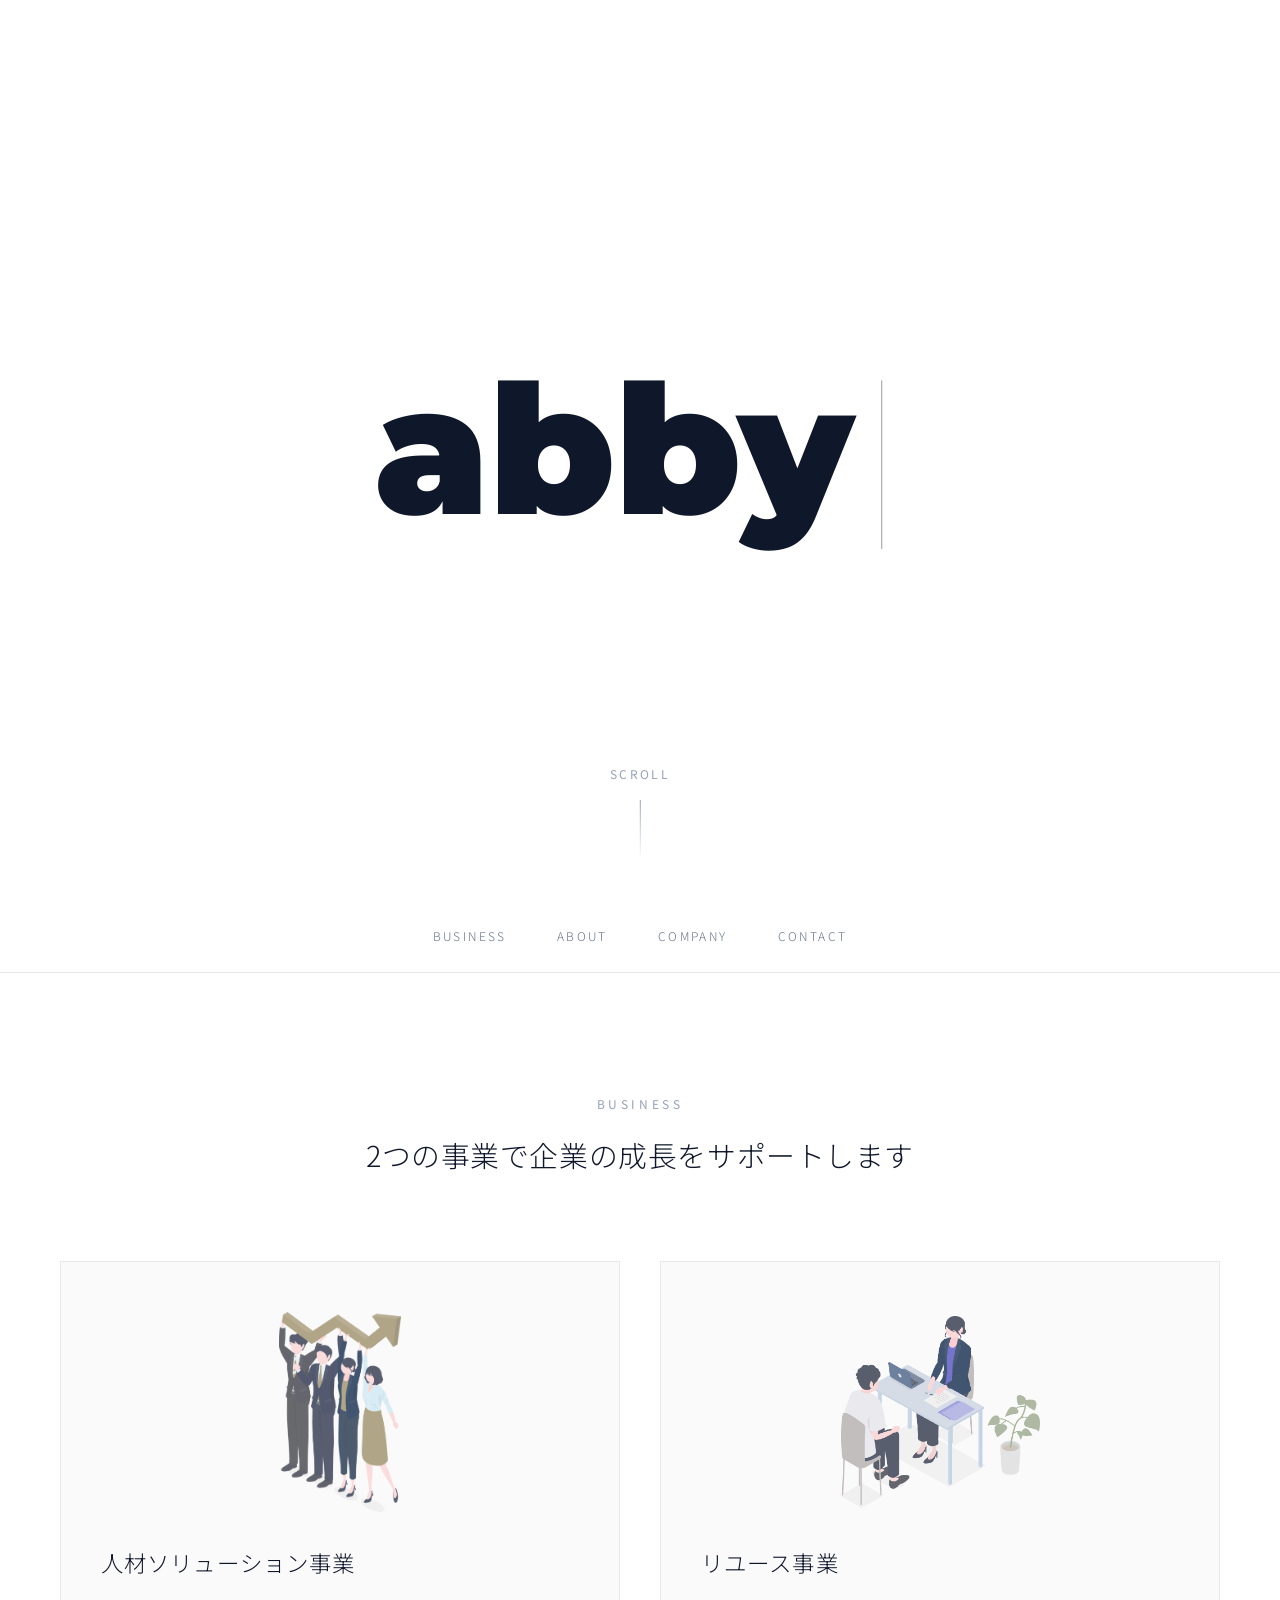
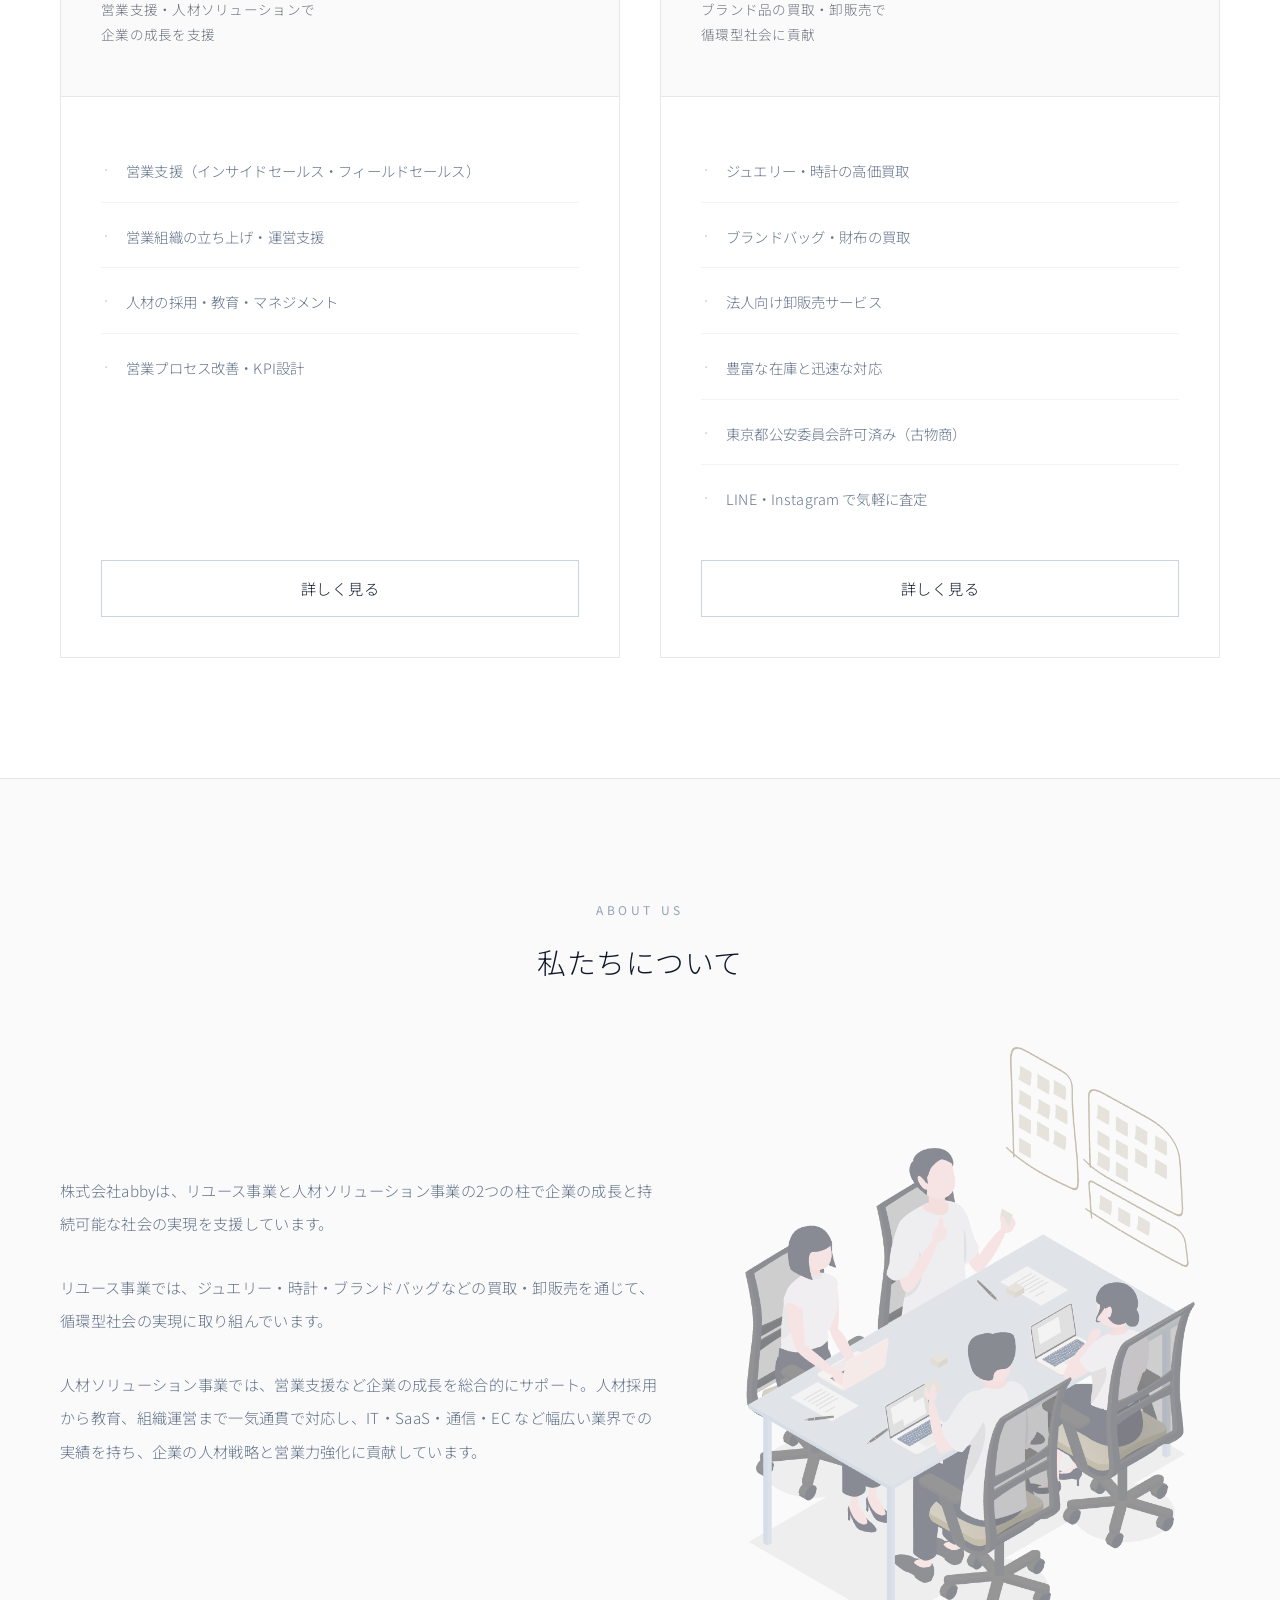
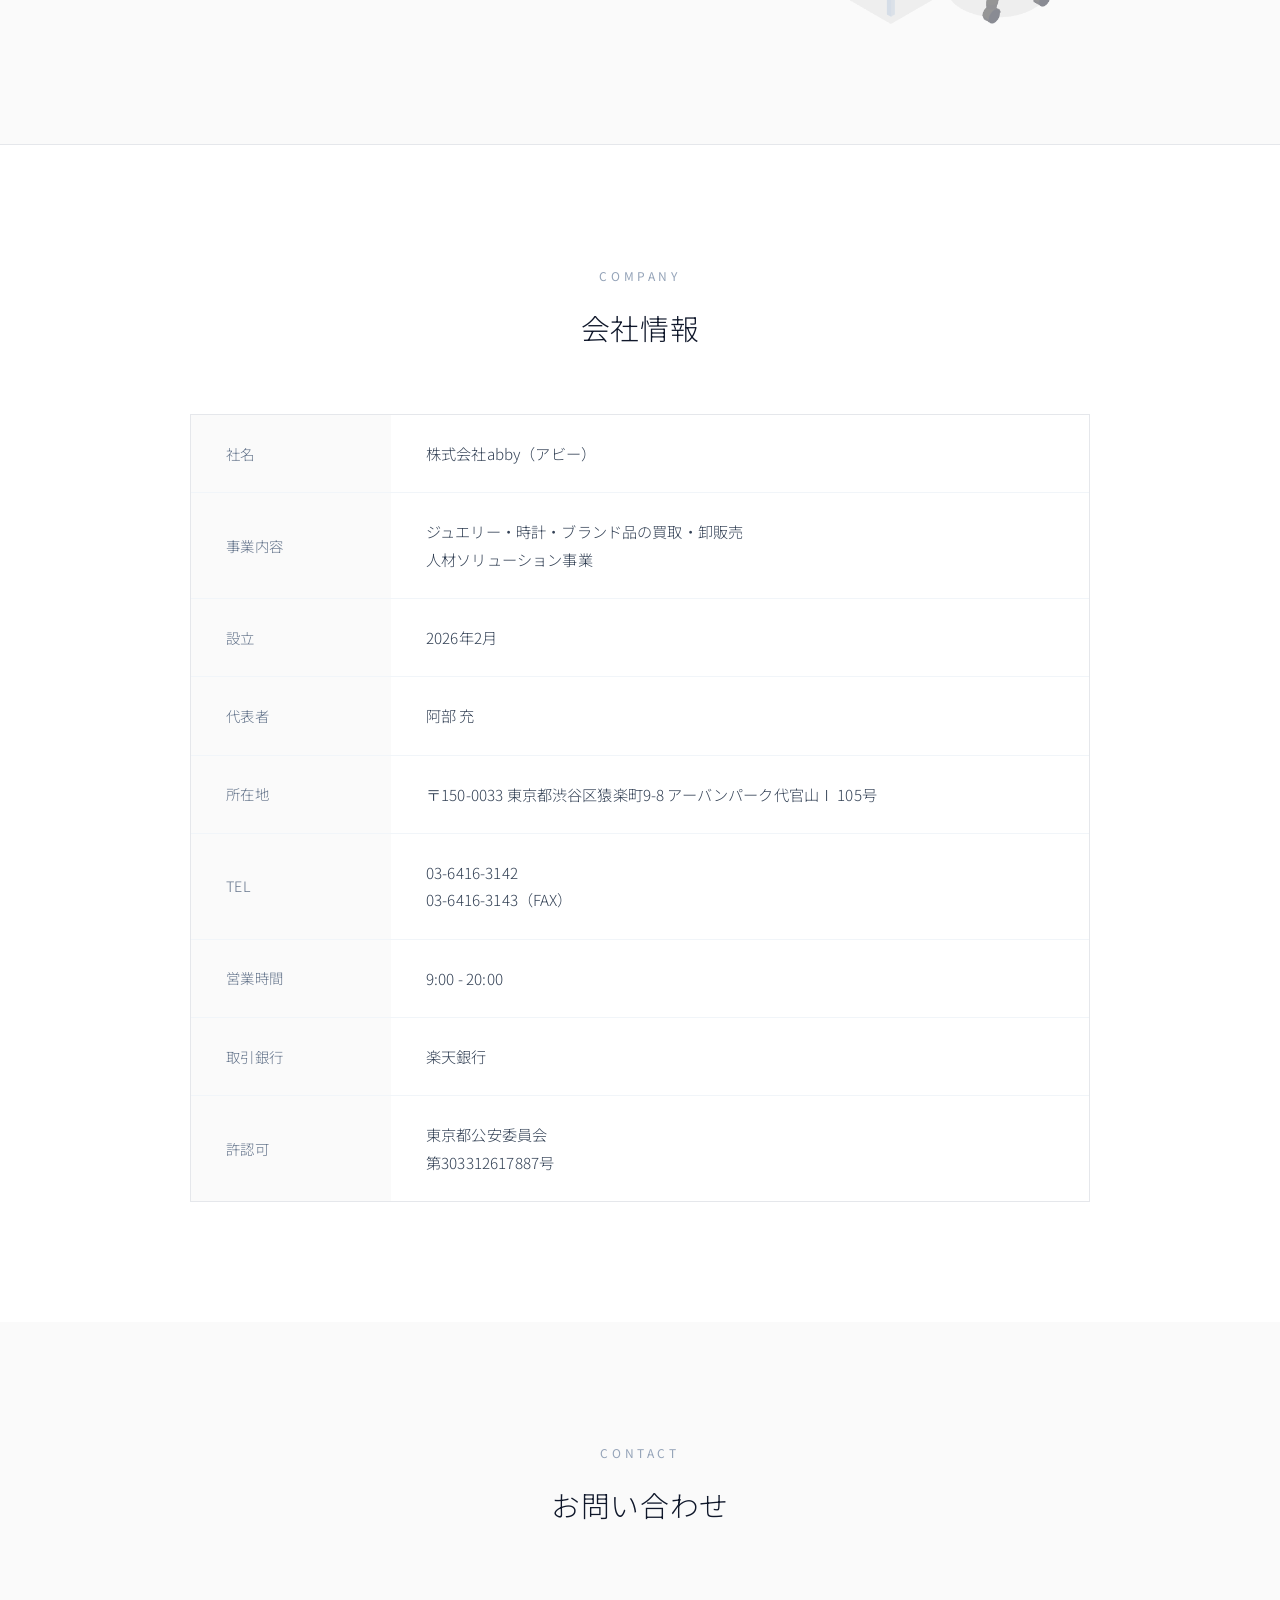
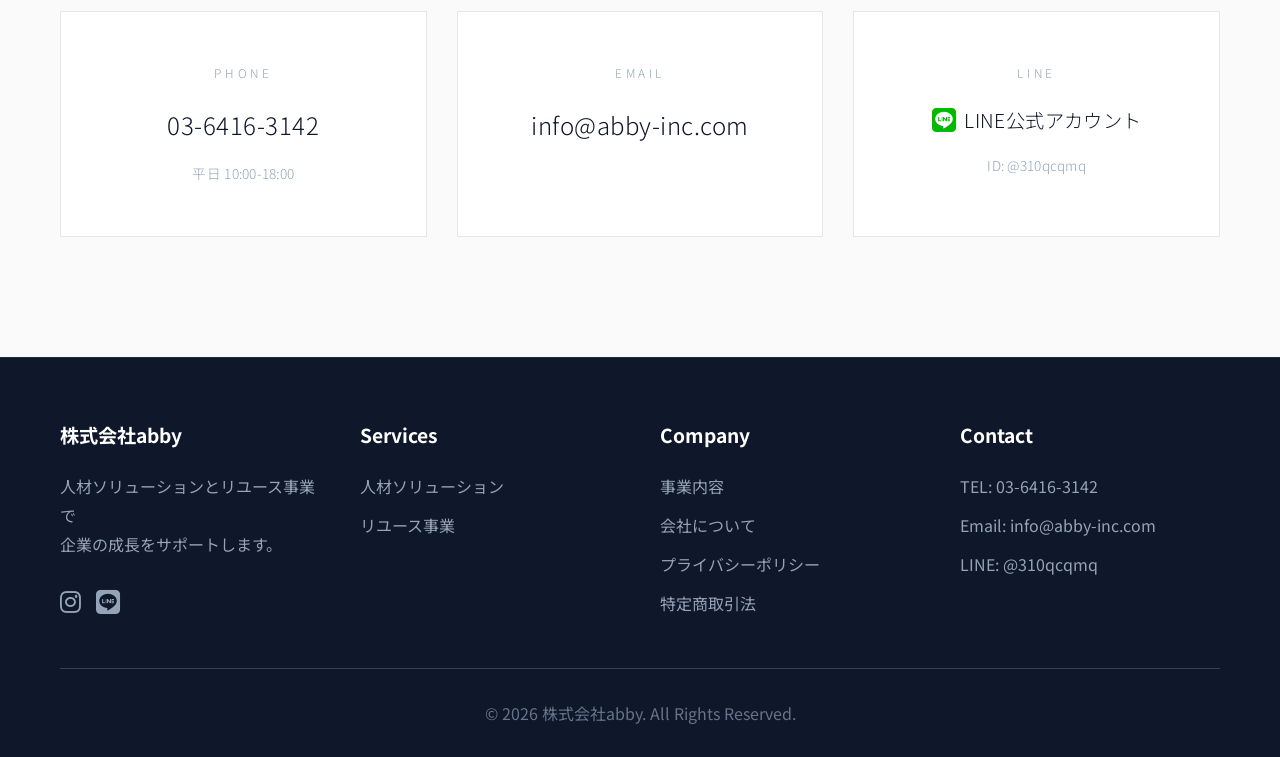
==== commit 6d87eeea: "Update index.html" ====
--- a/index.html
+++ b/index.html
@@ -3,16 +3,16 @@
 <head>
     <meta charset="UTF-8">
     <meta name="viewport" content="width=device-width, initial-scale=1.0">
-    <title>株式会社abby | 人材ソリューション・リユース事業</title>
+    <title>株式会社abby | リユース事業・人材ソリューション</title>
     <!-- Updated: 2026-08-07 -->
-    <meta name="description" content="株式会社abbyは人材ソリューション事業とリユース事業を展開。企業の成長と持続可能な社会の実現を支援します。">
+    <meta name="description" content="株式会社abbyはリユース事業と人材ソリューション事業を展開。企業の成長と持続可能な社会の実現を支援します。">
     <meta name="keywords" content="abby,人材ソリューション,営業支援,リユース,古物商,ブランド買取,東京,渋谷">
     <link rel="canonical" href="https://abby-inc.com/">
     
     <!-- Open Graph -->
     <meta property="og:type" content="website">
     <meta property="og:url" content="https://abby-inc.com/">
-    <meta property="og:title" content="株式会社abby | 人材ソリューション・リユース事業">
+    <meta property="og:title" content="株式会社abby | リユース事業・人材ソリューション">
     <meta property="og:description" content="人材ソリューション事業とリユース事業を展開する株式会社abby。">
     <meta property="og:site_name" content="株式会社abby">
     
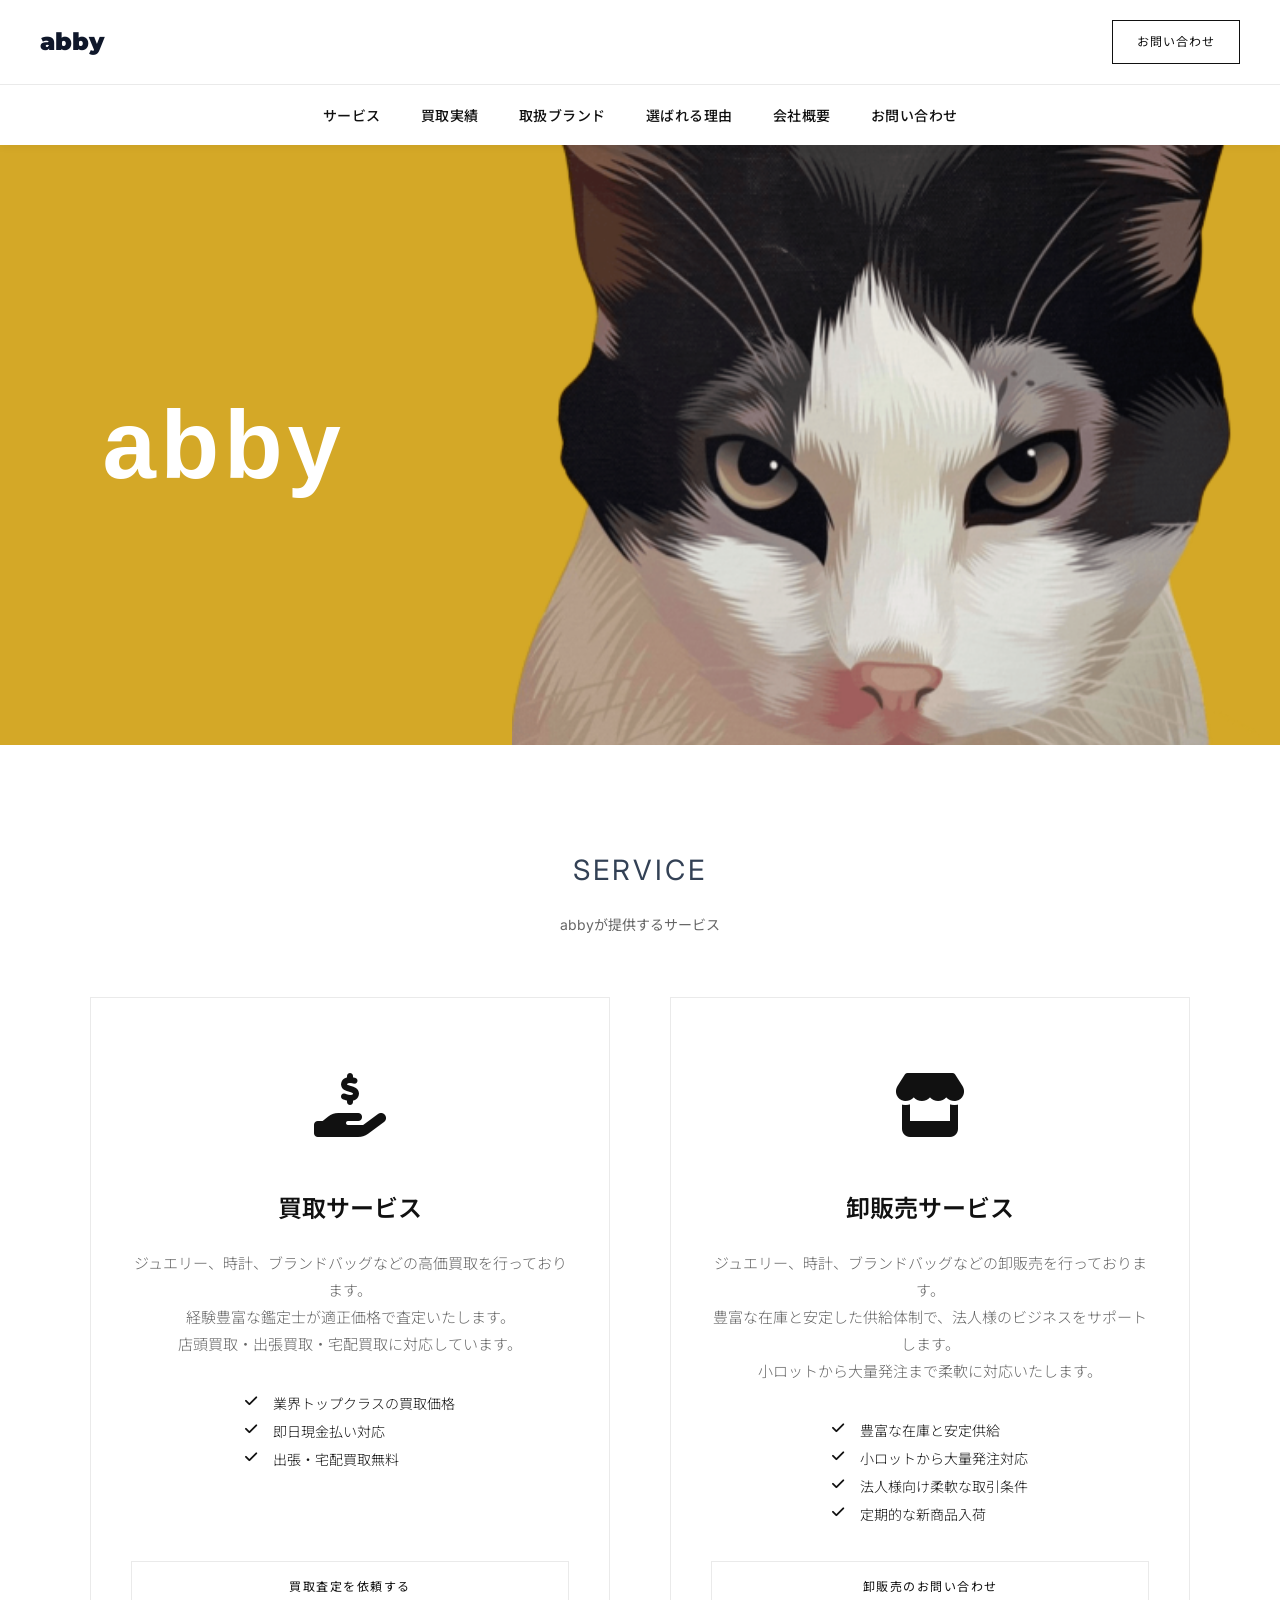
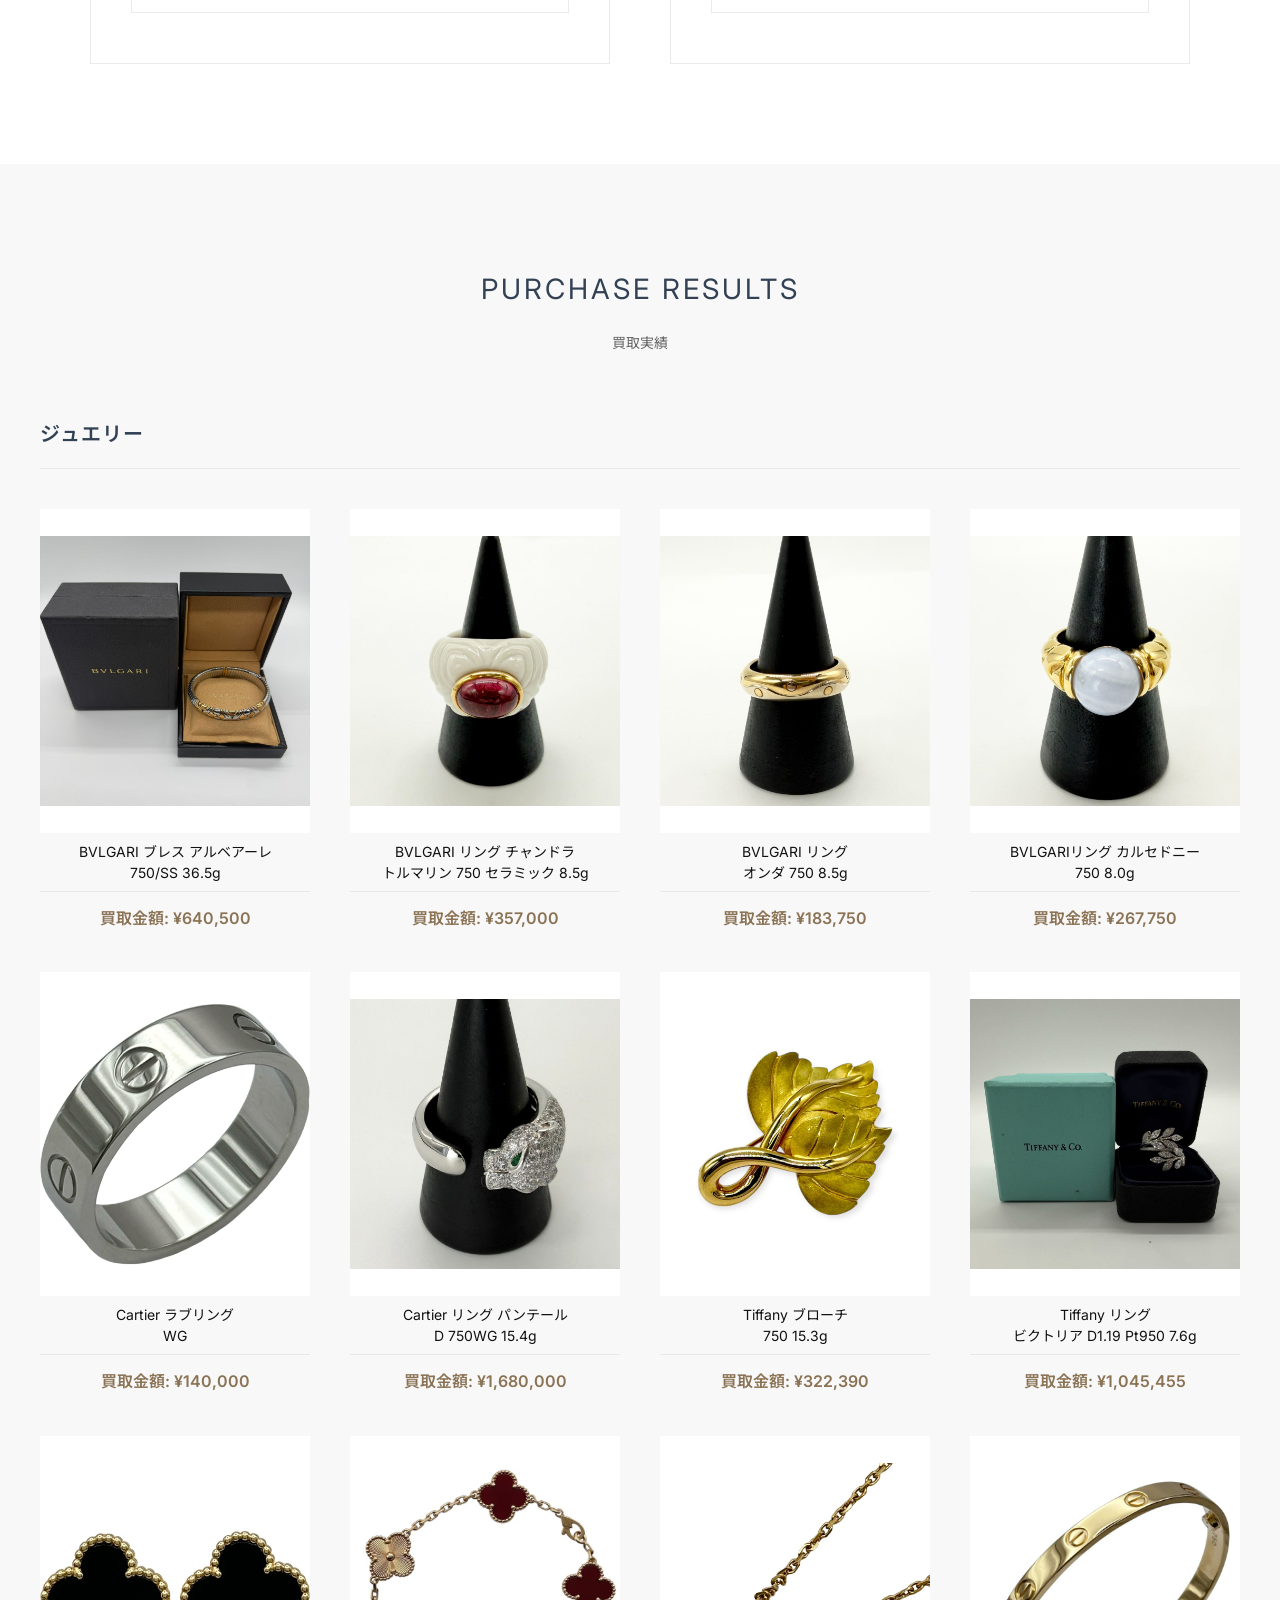
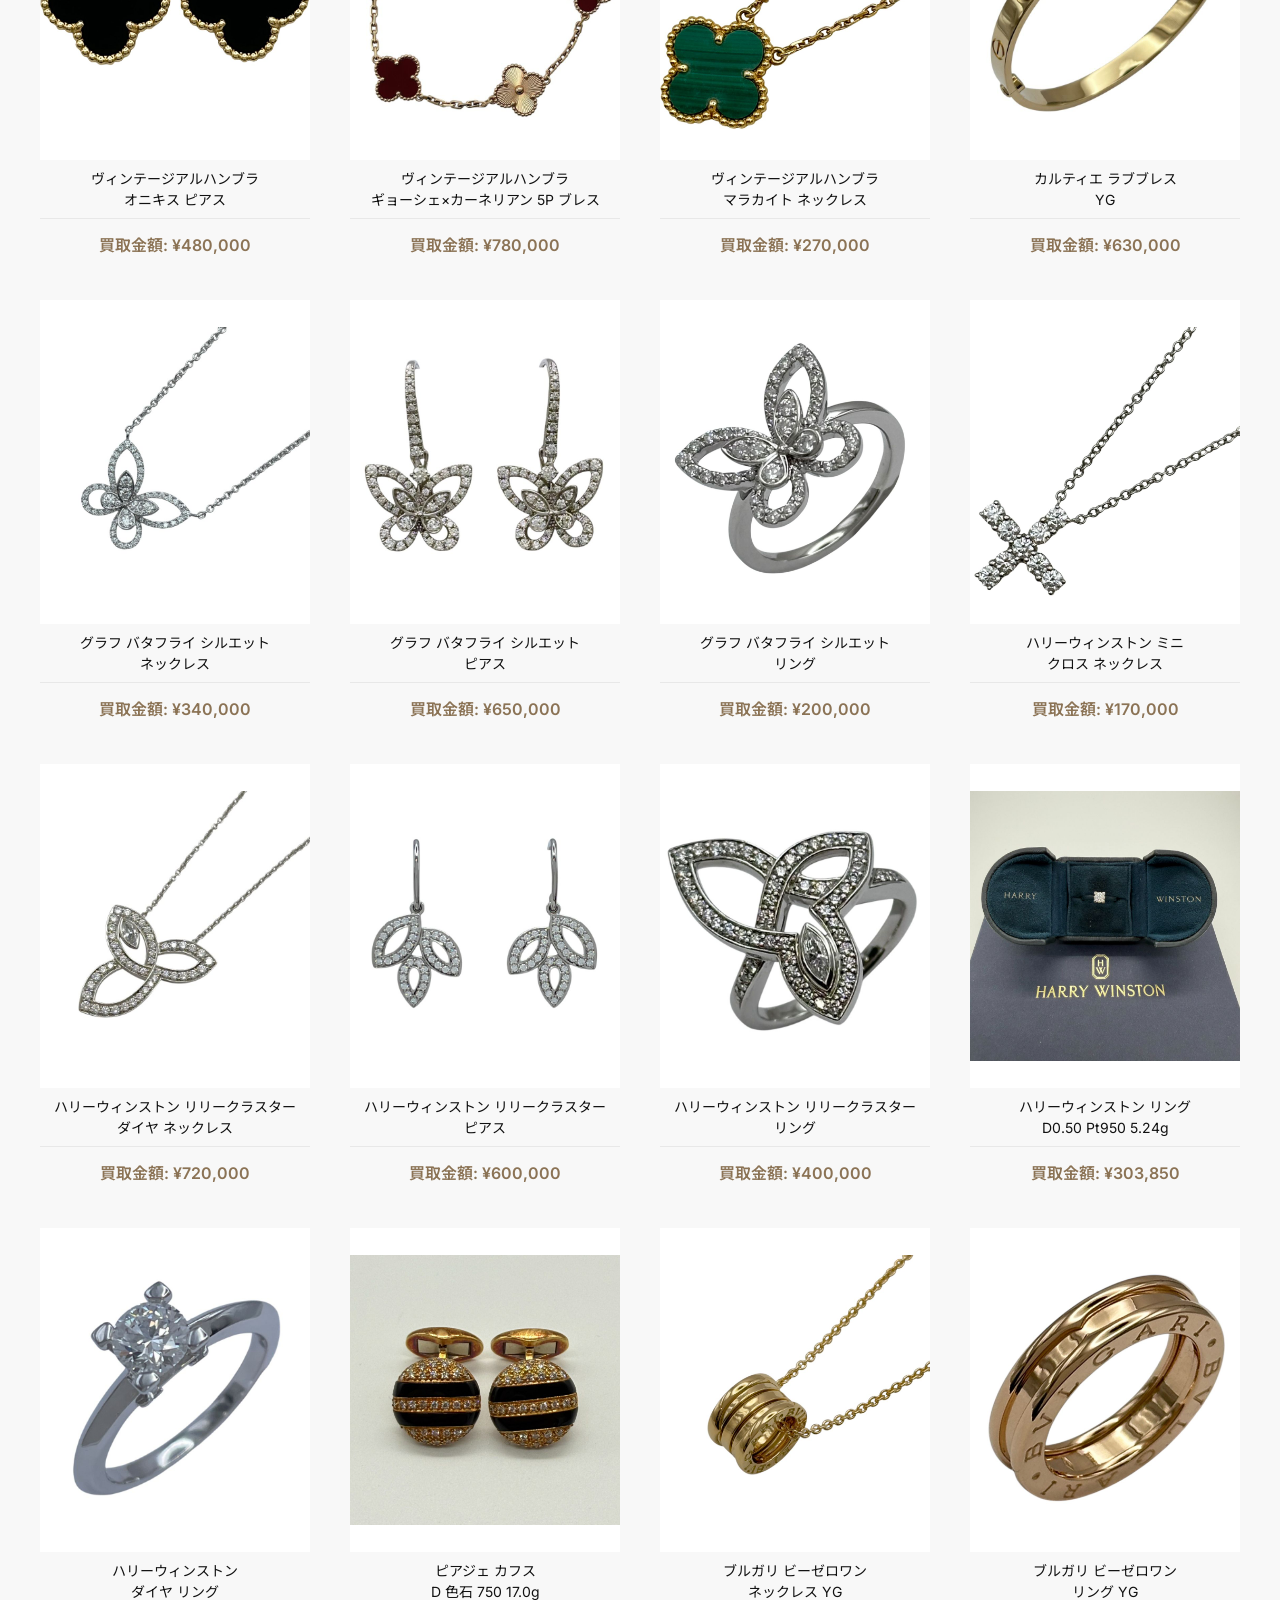
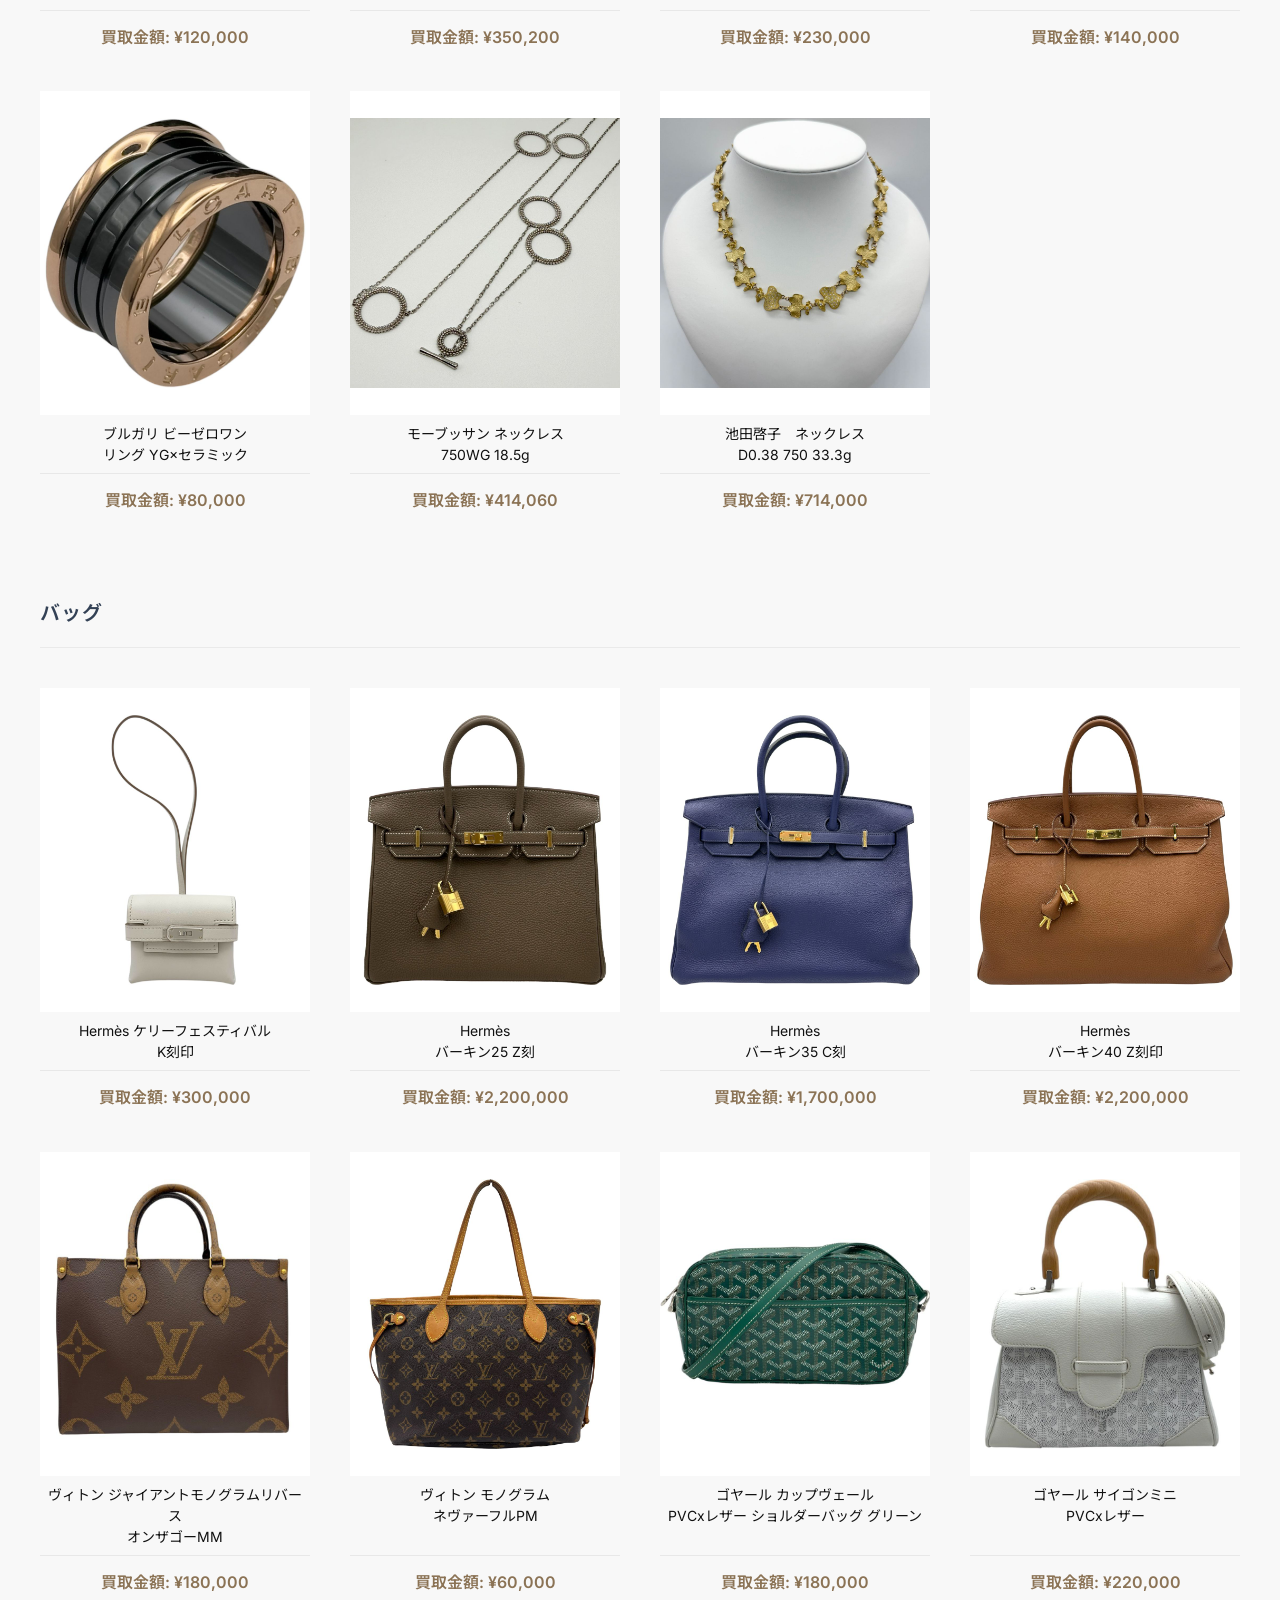
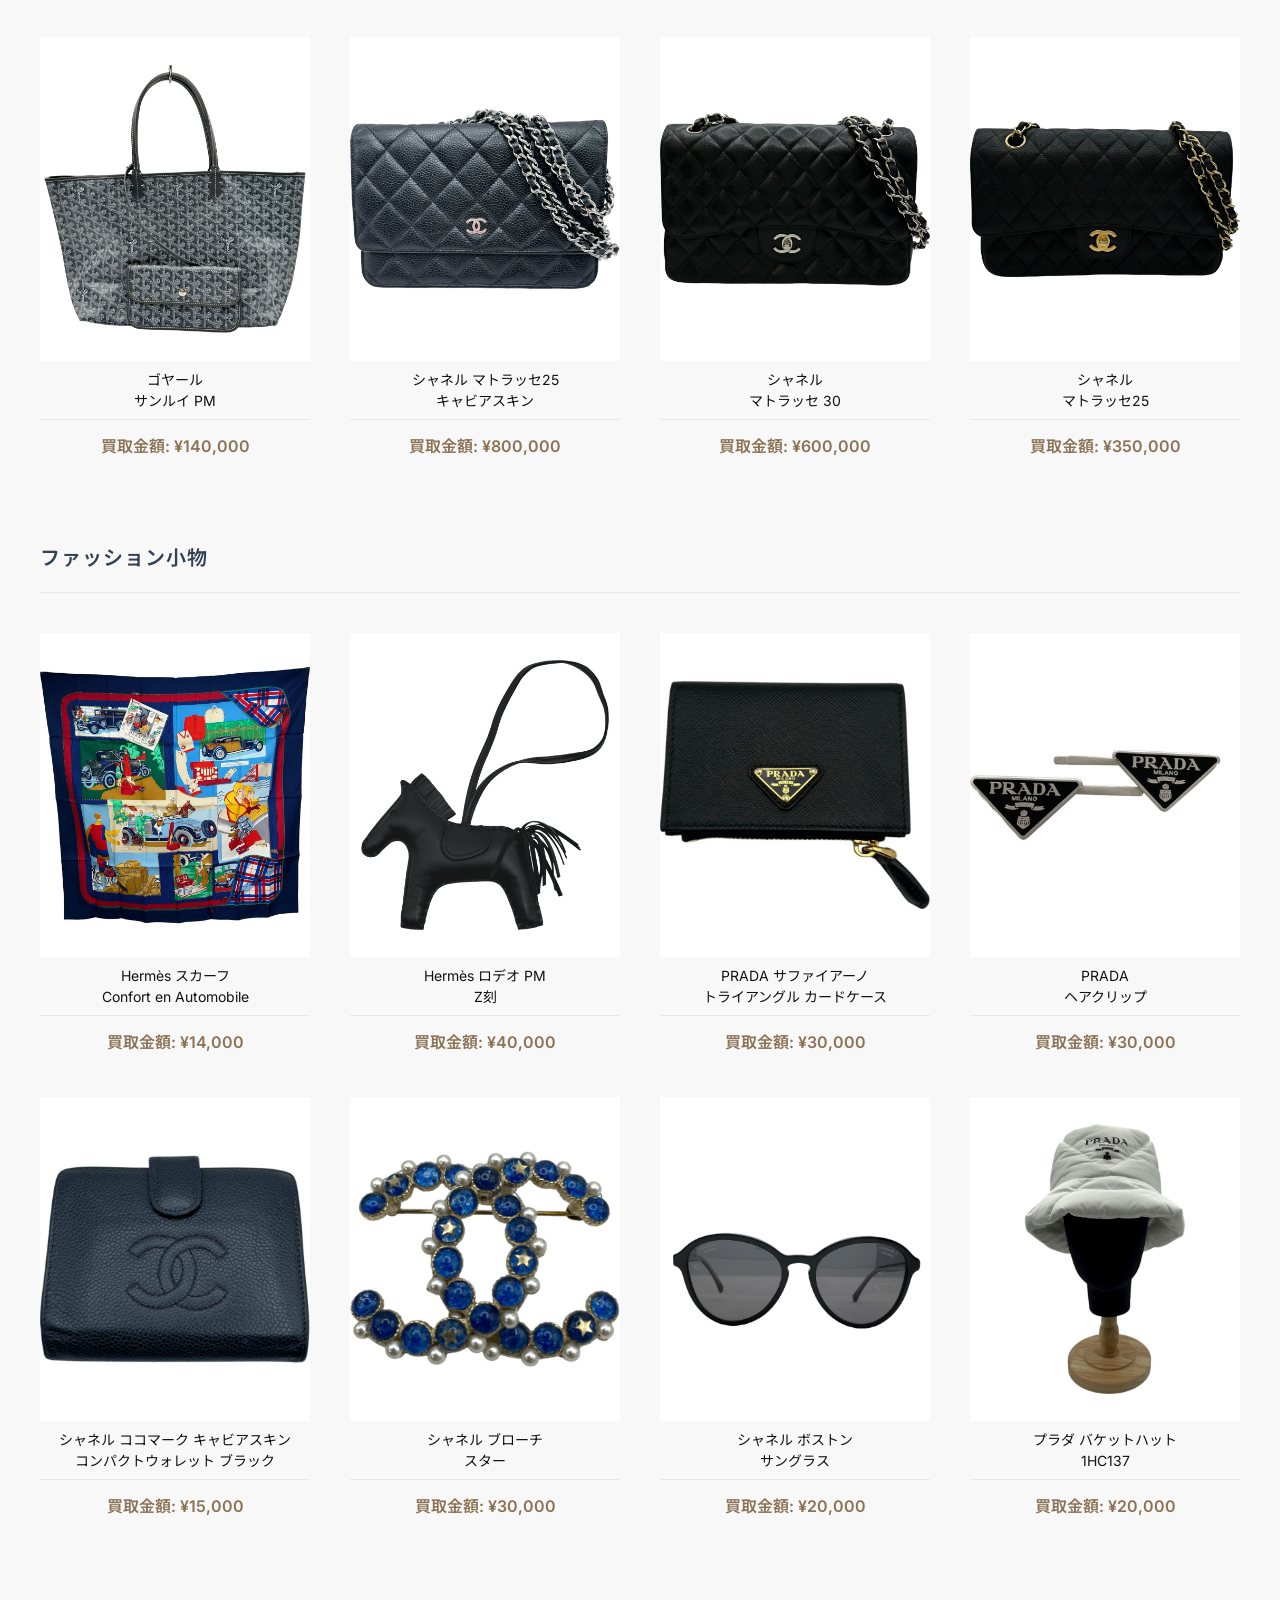
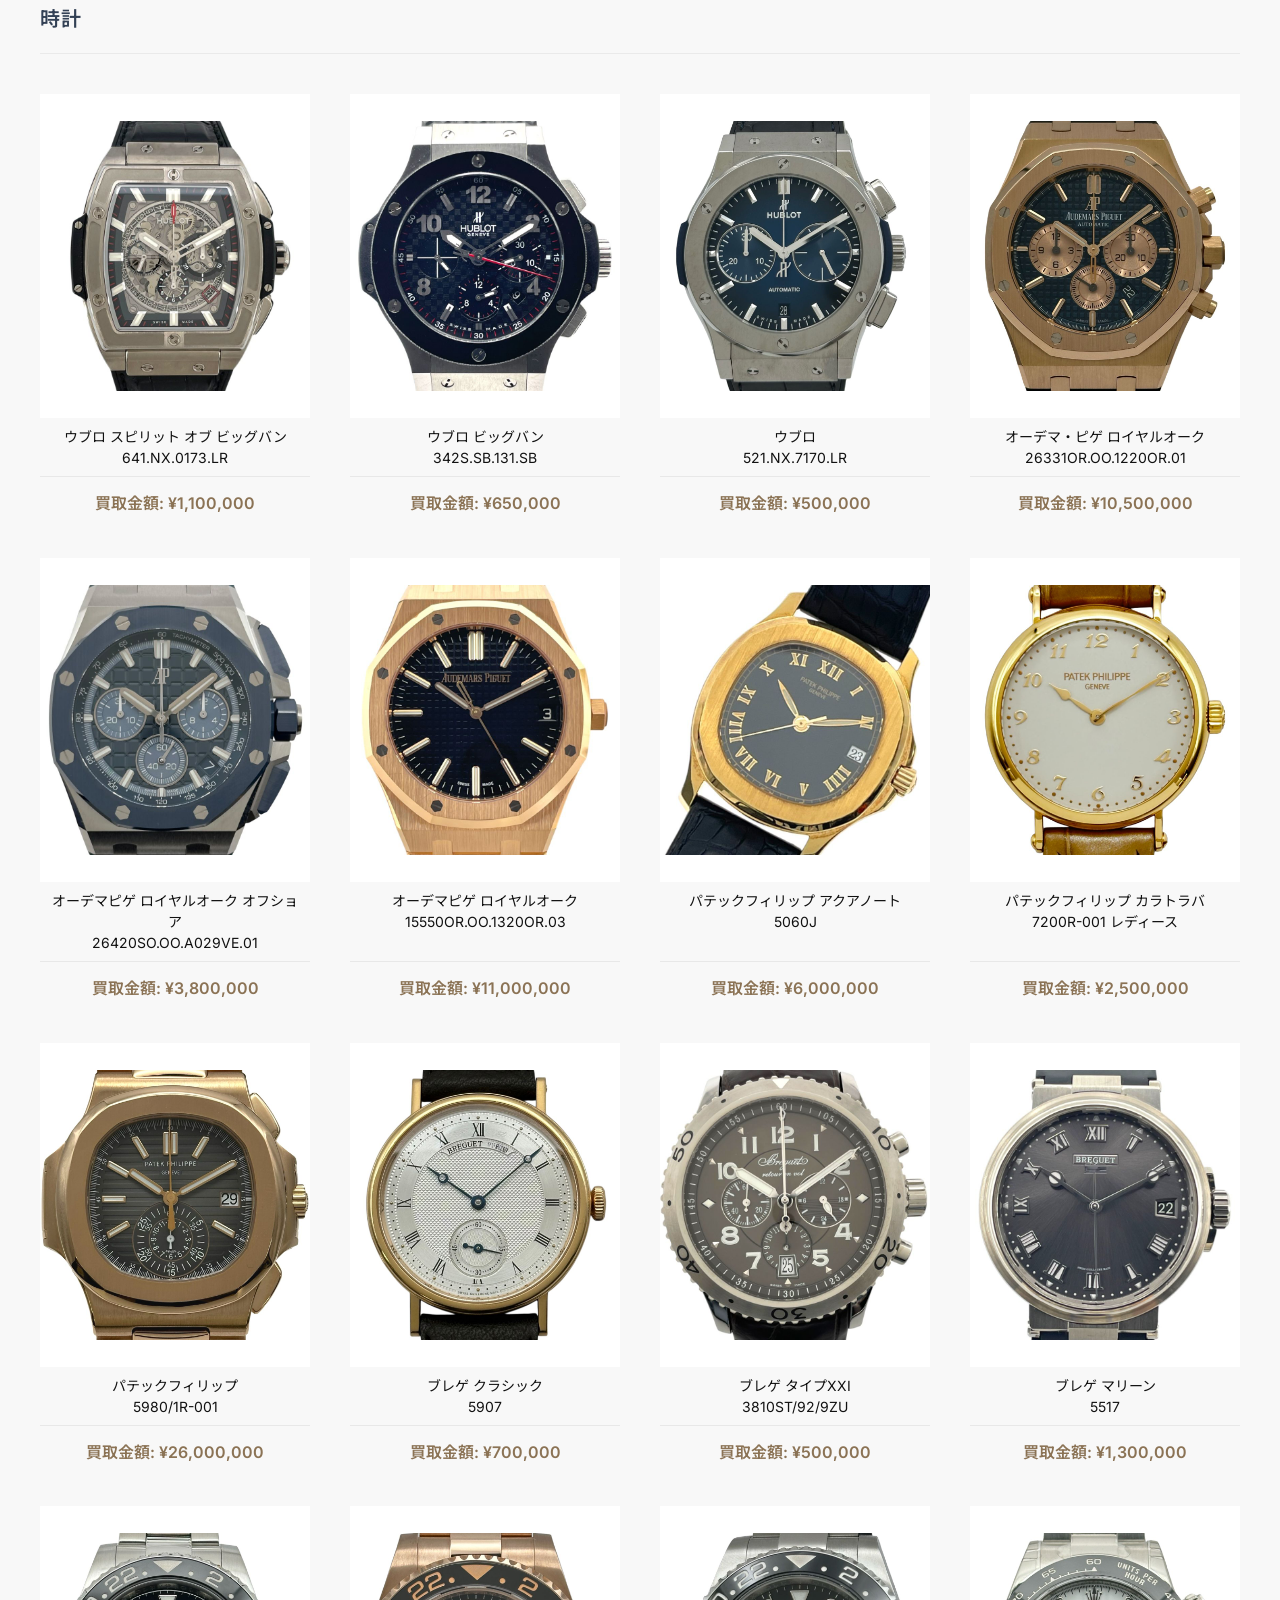
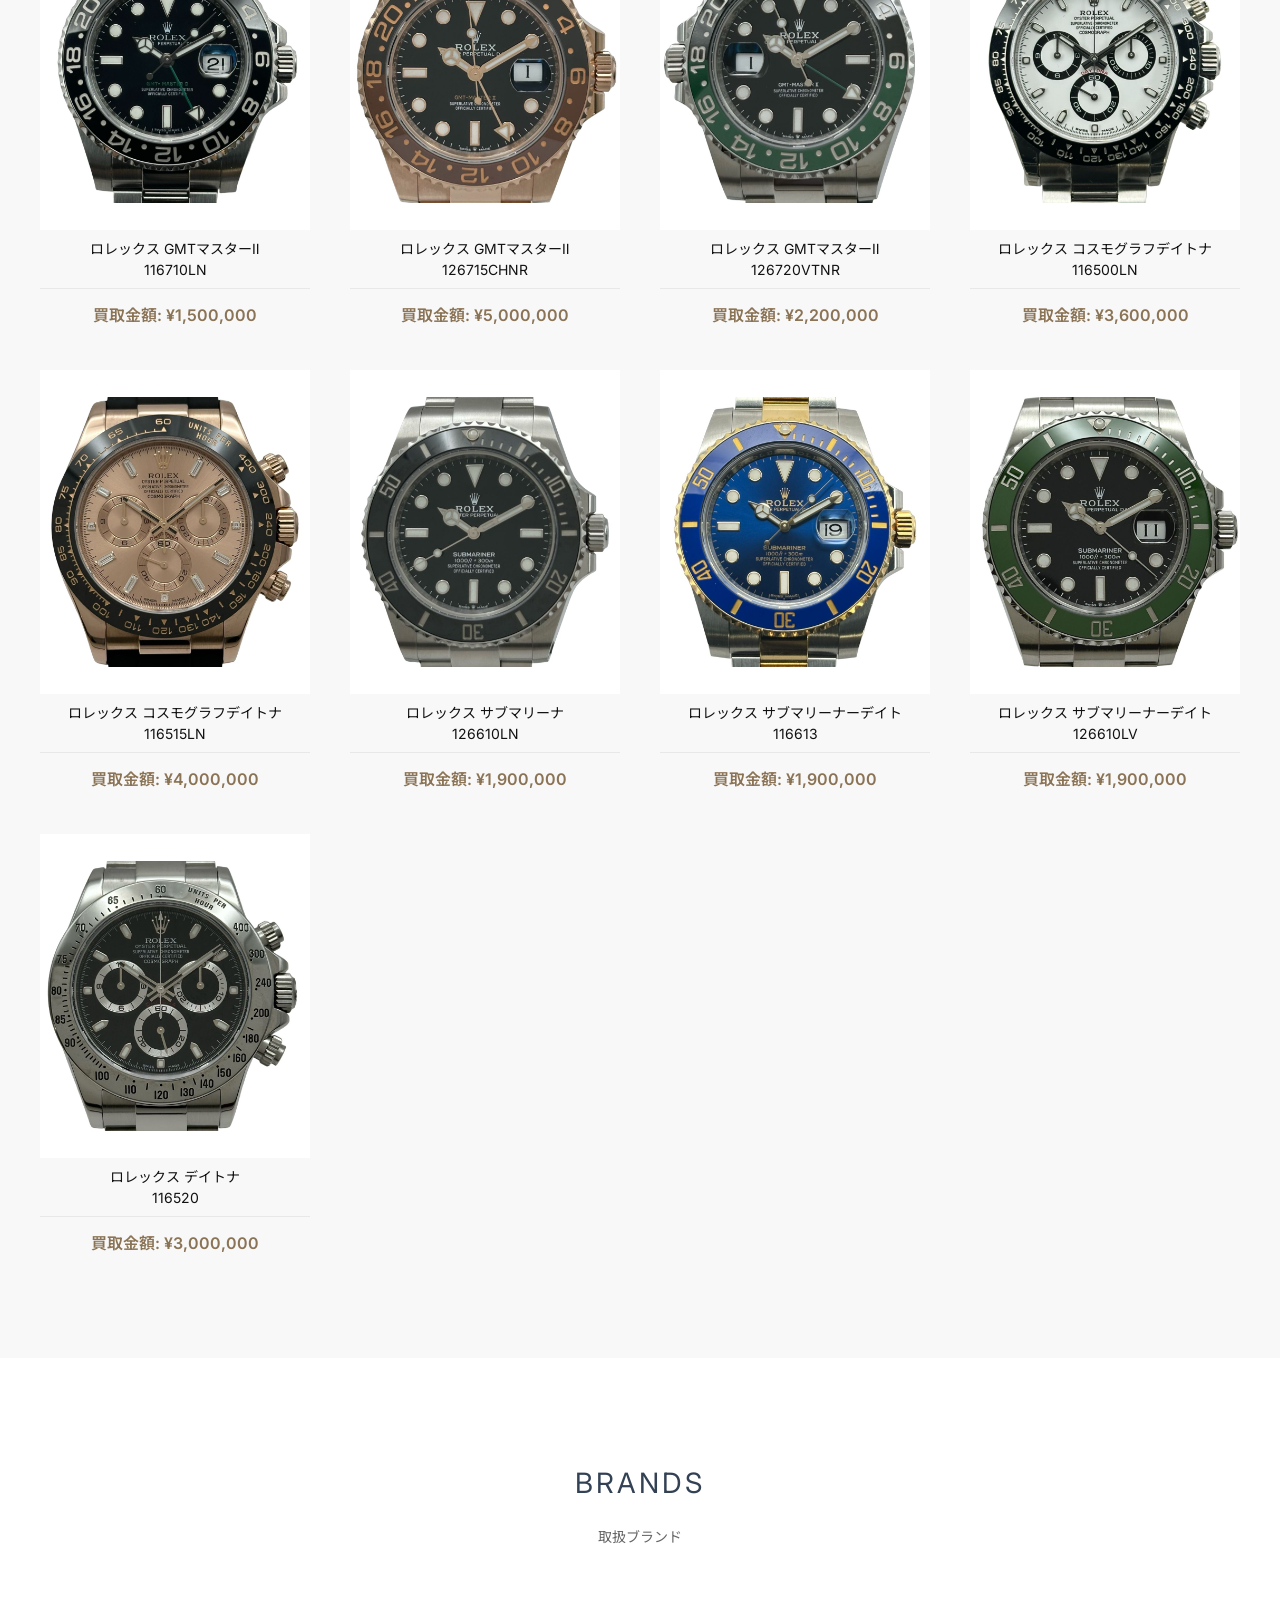
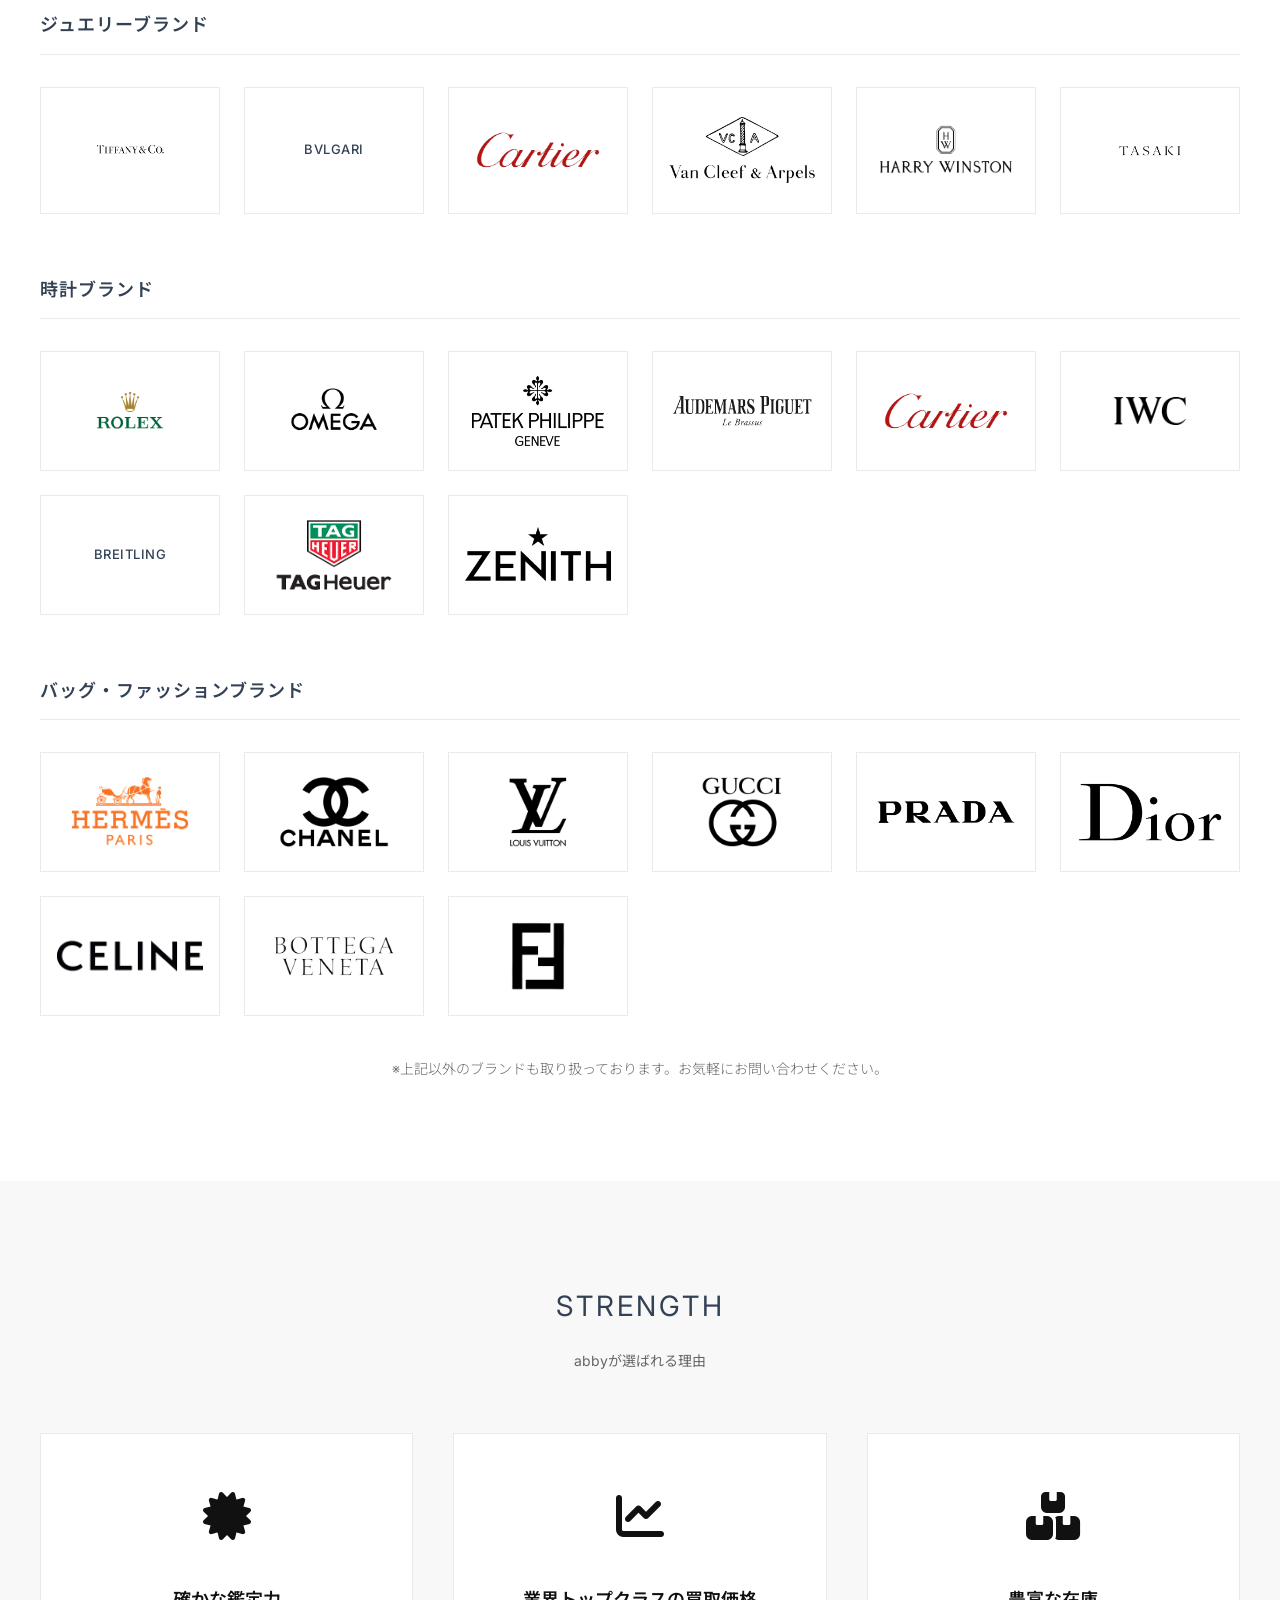
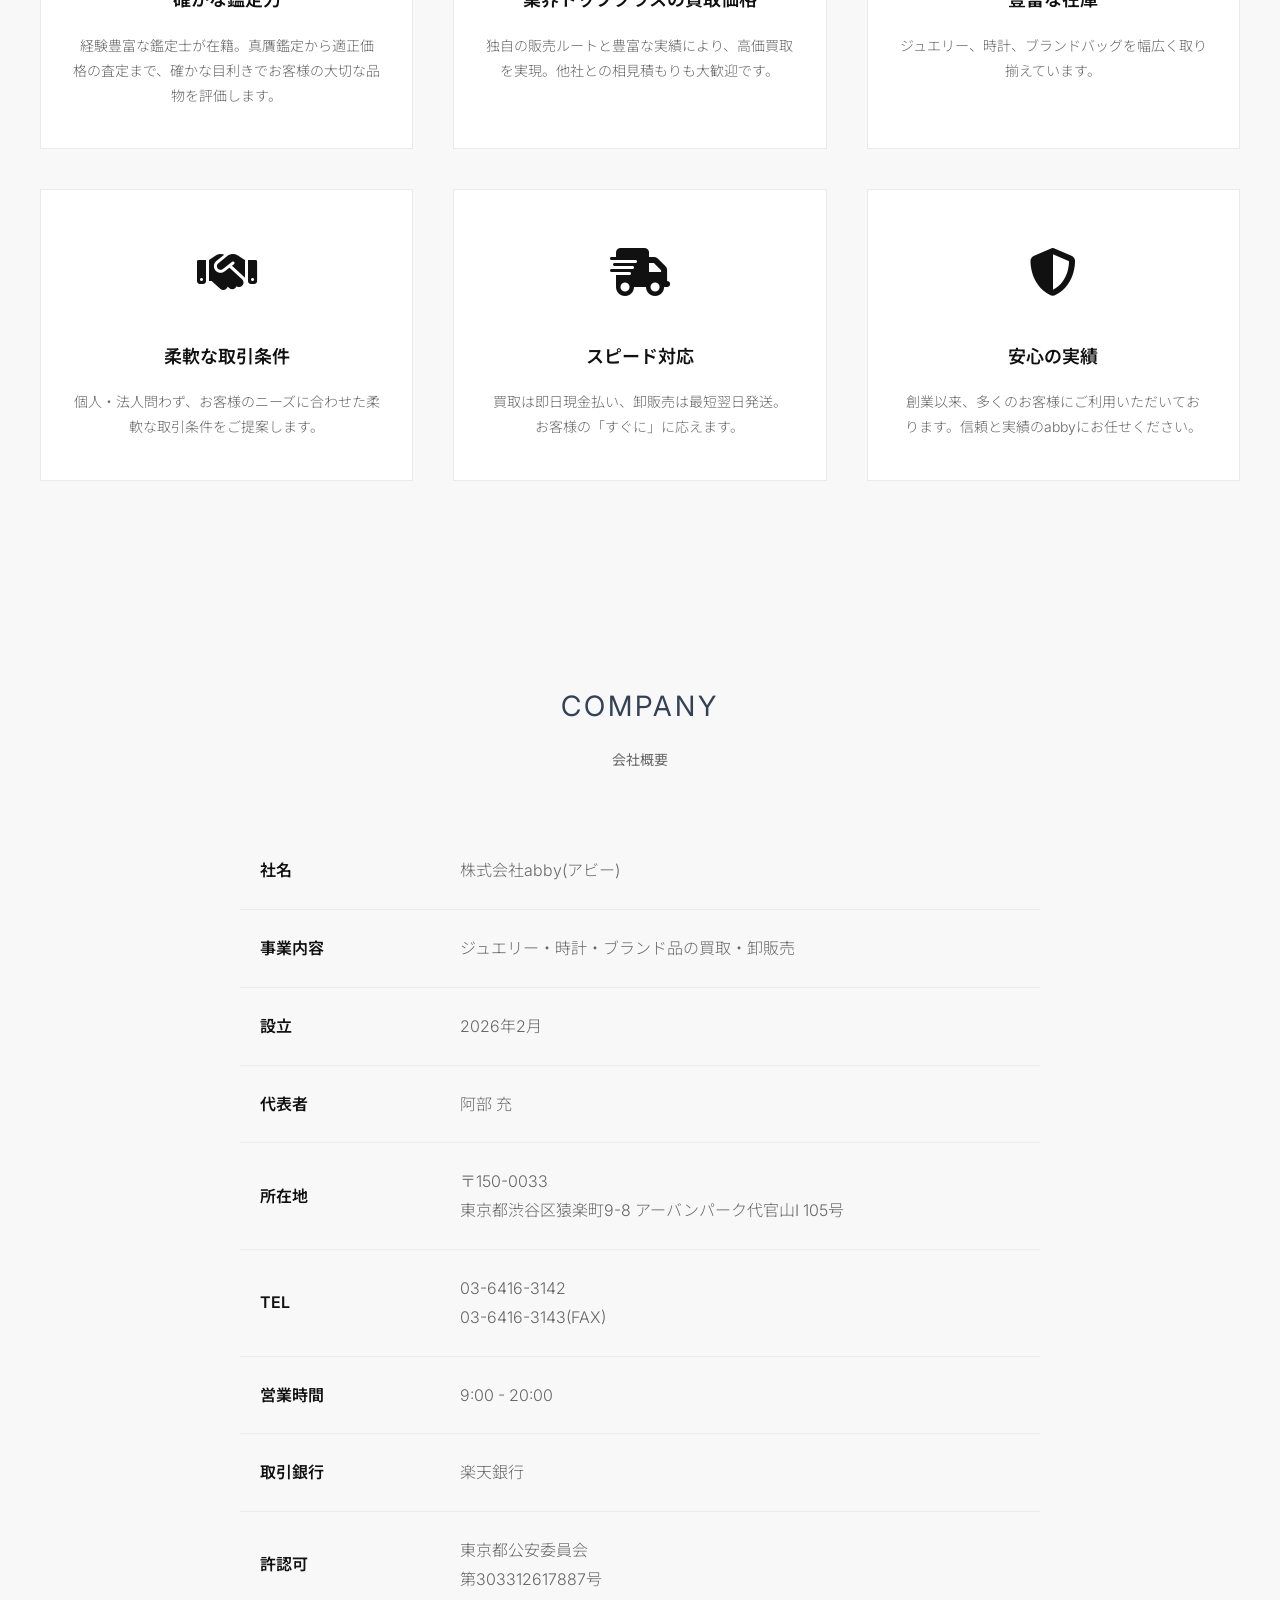
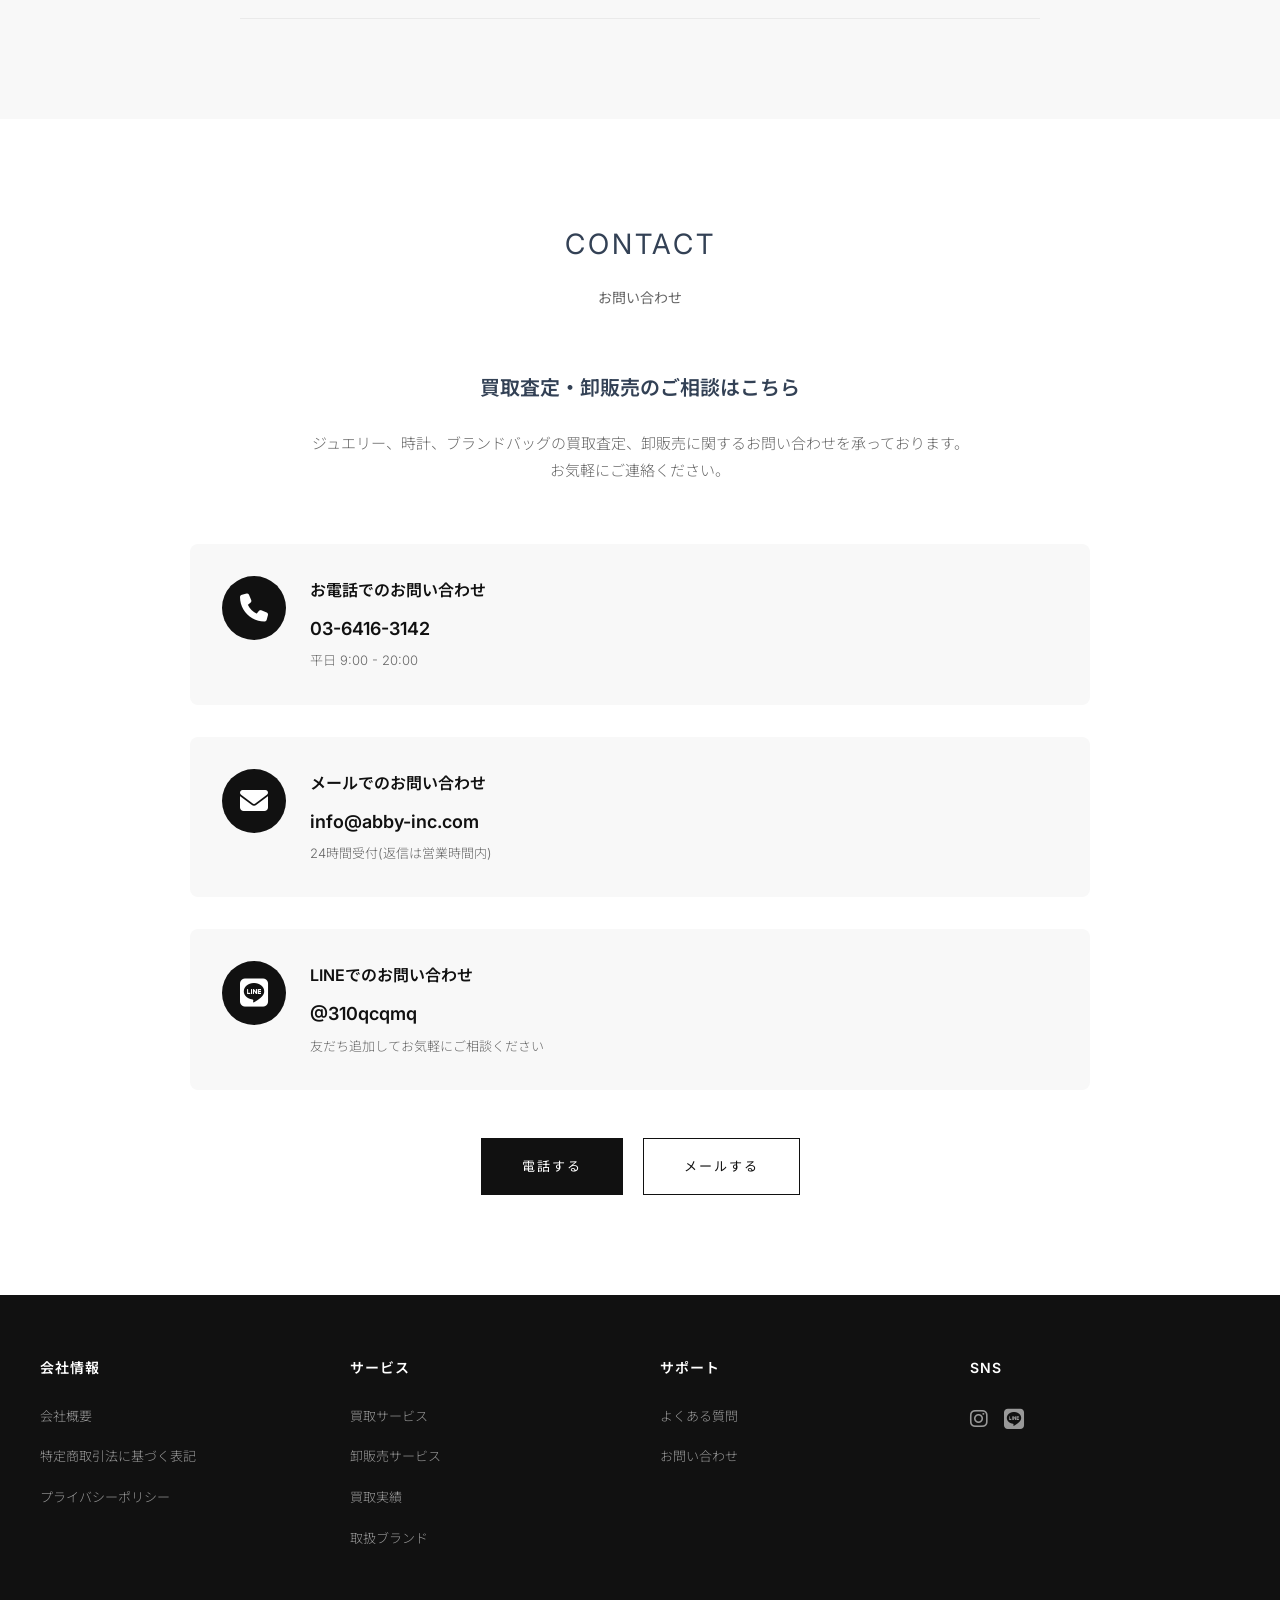
==== commit 232db9c9: "Add files via upload" ====
--- a/index.html
+++ b/index.html
@@ -3,140 +3,816 @@
 <head>
     <meta charset="UTF-8">
     <meta name="viewport" content="width=device-width, initial-scale=1.0">
-    <title>株式会社abby | リユース事業・人材ソリューション</title>
-    <!-- Updated: 2026-08-07 -->
-    <meta name="description" content="株式会社abbyはリユース事業と人材ソリューション事業を展開。企業の成長と持続可能な社会の実現を支援します。">
-    <meta name="keywords" content="abby,人材ソリューション,営業支援,リユース,古物商,ブランド買取,東京,渋谷">
+    <title>abby - ブランド品の買取・卸販売</title>
+    <meta name="description" content="ジュエリー、時計、ブランドバッグの買取・卸販売を行う株式会社abby。高価買取と豊富な在庫で、個人・法人のお客様をサポートします。">
+    <meta name="keywords" content="ジュエリー買取,時計買取,ブランド買取,卸販売,abby,東京,渋谷,代官山">
+    <meta name="author" content="株式会社abby">
+    <meta name="robots" content="index, follow">
     <link rel="canonical" href="https://abby-inc.com/">
     
-    <!-- Open Graph -->
+    <!-- Open Graph / SNS共有用 -->
     <meta property="og:type" content="website">
     <meta property="og:url" content="https://abby-inc.com/">
-    <meta property="og:title" content="株式会社abby | リユース事業・人材ソリューション">
-    <meta property="og:description" content="人材ソリューション事業とリユース事業を展開する株式会社abby。">
+    <meta property="og:title" content="abby - ブランド品の買取・卸販売">
+    <meta property="og:description" content="ジュエリー、時計、ブランドバッグの買取・卸販売を行う株式会社abby。高価買取と豊富な在庫で、個人・法人のお客様をサポートします。">
     <meta property="og:site_name" content="株式会社abby">
     
     <!-- Twitter Card -->
     <meta name="twitter:card" content="summary_large_image">
-    <meta name="twitter:title" content="株式会社abby | 人材ソリューション・リユース事業">
-    <meta name="twitter:description" content="人材ソリューション事業とリユース事業を展開する株式会社abby。">
+    <meta name="twitter:title" content="abby - ブランド品の買取・卸販売">
+    <meta name="twitter:description" content="ジュエリー、時計、ブランドバッグの買取・卸販売を行う株式会社abby。">
     
-    <link rel="stylesheet" href="css/corporate.css?v=2">
+    <link rel="stylesheet" href="css/style.css">
     <link rel="stylesheet" href="https://cdn.jsdelivr.net/npm/@fortawesome/fontawesome-free@6.4.0/css/all.min.css">
-    <link rel="preconnect" href="https://fonts.googleapis.com">
-    <link rel="preconnect" href="https://fonts.gstatic.com" crossorigin>
     <link href="https://fonts.googleapis.com/css2?family=Montserrat:wght@900&family=Inter:wght@300;400;500;600;700&family=Noto+Sans+JP:wght@300;400;500;700&display=swap" rel="stylesheet">
 </head>
 <body>
-    <!-- First View - Typing Animation -->
-    <section class="first-view" id="firstView">
-        <div class="signature-container">
-            <h1 class="typing-logo" id="typingLogo">
-                <span class="cursor">|</span>
-            </h1>
+    <!-- Header -->
+    <header class="header">
+        <div class="header-top">
+            <div class="container">
+                <a href="/" class="logo">abby</a>
+                <div class="header-icons">
+                    <a href="reuse/inquiry.html" class="btn-header-contact">お問い合わせ</a>
+                </div>
+            </div>
         </div>
-        
-        <div class="scroll-indicator" id="scrollIndicator">
-            <span>SCROLL</span>
-            <div class="scroll-line"></div>
+        <nav class="header-nav">
+            <div class="container">
+                <ul class="nav-menu">
+                    <li><a href="#service">サービス</a></li>
+                    <li><a href="#results">買取実績</a></li>
+                    <li><a href="#brands">取扱ブランド</a></li>
+                    <li><a href="#strength">選ばれる理由</a></li>
+                    <li><a href="#company">会社概要</a></li>
+                    <li><a href="reuse/inquiry.html">お問い合わせ</a></li>
+                </ul>
+                <button class="menu-toggle" aria-label="メニューを開く">
+                    <span></span>
+                    <span></span>
+                    <span></span>
+                </button>
+            </div>
+        </nav>
+    </header>
+
+    <!-- Hero Slideshow Section -->
+    <section class="hero">
+        <div class="container">
+            <div class="hero-text">
+                <div class="logo-text">abby</div>
+            </div>
+            <div class="hero-image">
+                <img src="images/cat-hero.png" alt="abby">
+            </div>
         </div>
     </section>
 
-    <!-- Navigation (appears after animation) -->
-    <nav class="main-nav" id="mainNav">
+    <!-- Service Section -->
+    <section class="section" id="service">
         <div class="container">
-            <a href="#business" class="nav-link">BUSINESS</a>
-            <a href="#about" class="nav-link">ABOUT</a>
-            <a href="#company" class="nav-link">COMPANY</a>
-            <a href="#contact" class="nav-link">CONTACT</a>
-        </div>
-    </nav>
-
-    <!-- Business Cards Section -->
-    <section class="business-cards" id="business">
-        <div class="container">
-            <h2 class="section-title">BUSINESS</h2>
-            <p class="section-subtitle">2つの事業で企業の成長をサポートします</p>
-            
-            <div class="cards-grid">
-                <!-- Human Resource Solutions Business Card -->
-                <div class="business-card">
-                    <div class="card-header sales-support">
-                        <div class="card-illustration">
-                            <img src="images/business-growth-team.png" alt="人材ソリューションチーム">
-                        </div>
-                        <h3>人材ソリューション事業</h3>
-                        <p>営業支援・人材ソリューションで<br>企業の成長を支援</p>
-                    </div>
-                    <div class="card-body">
-                        <ul class="card-features">
-                            <li>営業支援（インサイドセールス・フィールドセールス）</li>
-                            <li>営業組織の立ち上げ・運営支援</li>
-                            <li>人材の採用・教育・マネジメント</li>
-                            <li>営業プロセス改善・KPI設計</li>
-                        </ul>
-                        <a href="sales-support/index.html" class="btn-card blue">詳しく見る</a>
-                    </div>
-                </div>
-
-                <!-- Reuse Business Card -->
-                <div class="business-card">
-                    <div class="card-header reuse">
-                        <div class="card-illustration">
-                            <img src="images/reuse-consultation.png" alt="リユース相談">
-                        </div>
-                        <h3>リユース事業</h3>
-                        <p>ブランド品の買取・卸販売で<br>循環型社会に貢献</p>
-                    </div>
-                    <div class="card-body">
-                        <ul class="card-features">
-                            <li>ジュエリー・時計の高価買取</li>
-                            <li>ブランドバッグ・財布の買取</li>
-                            <li>法人向け卸販売サービス</li>
-                            <li>豊富な在庫と迅速な対応</li>
-                            <li>東京都公安委員会許可済み（古物商）</li>
-                            <li>LINE・Instagram で気軽に査定</li>
-                        </ul>
-                        <a href="reuse/index.html" class="btn-card yellow">詳しく見る</a>
-                    </div>
+            <h2 class="section-title">SERVICE</h2>
+            <p class="section-subtitle">abbyが提供するサービス</p>
+            <div class="service-cards">
+                <div class="service-card-large">
+                    <div class="service-icon-large">
+                        <i class="fas fa-hand-holding-usd"></i>
+                    </div>
+                    <h3 class="service-title-large">買取サービス</h3>
+                    <p class="service-description-large">
+                        ジュエリー、時計、ブランドバッグなどの高価買取を行っております。<br>
+                        経験豊富な鑑定士が適正価格で査定いたします。<br>
+                        店頭買取・出張買取・宅配買取に対応しています。
+                    </p>
+                    <ul class="service-list">
+                        <li><i class="fas fa-check"></i> 業界トップクラスの買取価格</li>
+                        <li><i class="fas fa-check"></i> 即日現金払い対応</li>
+                        <li><i class="fas fa-check"></i> 出張・宅配買取無料</li>
+                    </ul>
+                    <a href="reuse/inquiry.html" class="btn btn-view-all">買取査定を依頼する</a>
+                </div>
+                <div class="service-card-large">
+                    <div class="service-icon-large">
+                        <i class="fas fa-store"></i>
+                    </div>
+                    <h3 class="service-title-large">卸販売サービス</h3>
+                    <p class="service-description-large">
+                        ジュエリー、時計、ブランドバッグなどの卸販売を行っております。<br>
+                        豊富な在庫と安定した供給体制で、法人様のビジネスをサポートします。<br>
+                        小ロットから大量発注まで柔軟に対応いたします。
+                    </p>
+                    <ul class="service-list">
+                        <li><i class="fas fa-check"></i> 豊富な在庫と安定供給</li>
+                        <li><i class="fas fa-check"></i> 小ロットから大量発注対応</li>
+                        <li><i class="fas fa-check"></i> 法人様向け柔軟な取引条件</li>
+                        <li><i class="fas fa-check"></i> 定期的な新商品入荷</li>
+                    </ul>
+                    <a href="reuse/inquiry.html" class="btn btn-view-all">卸販売のお問い合わせ</a>
                 </div>
             </div>
         </div>
     </section>
 
-    <!-- About Section -->
-    <section class="about-section" id="about">
+    <!-- Purchase Results Section -->
+    <section class="section section-gray" id="results">
         <div class="container">
-            <h2 class="section-title">ABOUT US</h2>
-            <h3 class="section-heading">私たちについて</h3>
-            <div class="about-content">
-                <div class="about-text">
-                    <p>株式会社abbyは、リユース事業と人材ソリューション事業の2つの柱で企業の成長と持続可能な社会の実現を支援しています。</p>
-                    <p>リユース事業では、ジュエリー・時計・ブランドバッグなどの買取・卸販売を通じて、循環型社会の実現に取り組んでいます。</p>
-                    <p>人材ソリューション事業では、営業支援など企業の成長を総合的にサポート。人材採用から教育、組織運営まで一気通貫で対応し、IT・SaaS・通信・EC など幅広い業界での実績を持ち、企業の人材戦略と営業力強化に貢献しています。</p>
-                </div>
-                <div class="about-illustration">
-                    <img src="images/illustration-meeting-2.png" alt="チームワーク" style="max-width: 450px; width: 100%;">
+            <h2 class="section-title">PURCHASE RESULTS</h2>
+            <p class="section-subtitle">買取実績</p>
+            
+            <!-- Jewelry -->
+            <div class="product-category">
+                <h3 class="product-category-title">ジュエリー</h3>
+                <div class="product-grid">
+                    <!-- BVLGARI -->
+                    <div class="product-card">
+                        <div class="product-image">
+                            <img src="images/jewelry/jewelry-04.jpg" alt="BVLGARI ブレス アルベアーレ">
+                        </div>
+                        <h4 class="product-name">BVLGARI ブレス アルベアーレ<br>750/SS 36.5g</h4>
+                        <p class="product-price">買取金額: ¥640,500</p>
+                    </div>
+                    <div class="product-card">
+                        <div class="product-image">
+                            <img src="images/jewelry/jewelry-09.jpg" alt="BVLGARI リング チャンドラ">
+                        </div>
+                        <h4 class="product-name">BVLGARI リング チャンドラ<br>トルマリン 750 セラミック 8.5g</h4>
+                        <p class="product-price">買取金額: ¥357,000</p>
+                    </div>
+                    <div class="product-card">
+                        <div class="product-image">
+                            <img src="images/jewelry/jewelry-11.jpg" alt="BVLGARI リング カルセドニー">
+                        </div>
+                        <h4 class="product-name">BVLGARIリング カルセドニー<br>750 8.0g</h4>
+                        <p class="product-price">買取金額: ¥267,750</p>
+                    </div>
+                    <div class="product-card">
+                        <div class="product-image">
+                            <img src="images/jewelry/jewelry-12.jpg" alt="BVLGARI リング オンダ">
+                        </div>
+                        <h4 class="product-name">BVLGARI リング<br>オンダ 750 8.5g</h4>
+                        <p class="product-price">買取金額: ¥183,750</p>
+                    </div>
+                    <div class="product-card">
+                        <div class="product-image">
+                            <img src="images/jewelry/jewelry-24.jpg" alt="ブルガリ ビーゼロワン ネックレス">
+                        </div>
+                        <h4 class="product-name">ブルガリ ビーゼロワン<br>ネックレス YG</h4>
+                        <p class="product-price">買取金額: ¥230,000</p>
+                    </div>
+                    <div class="product-card">
+                        <div class="product-image">
+                            <img src="images/jewelry/jewelry-25.jpg" alt="ブルガリ ビーゼロワン リング YG">
+                        </div>
+                        <h4 class="product-name">ブルガリ ビーゼロワン<br>リング YG</h4>
+                        <p class="product-price">買取金額: ¥140,000</p>
+                    </div>
+                    <div class="product-card">
+                        <div class="product-image">
+                            <img src="images/jewelry/jewelry-26.jpg" alt="ブルガリ ビーゼロワン リング YG×セラミック">
+                        </div>
+                        <h4 class="product-name">ブルガリ ビーゼロワン<br>リング YG×セラミック</h4>
+                        <p class="product-price">買取金額: ¥80,000</p>
+                    </div>
+                    <!-- Cartier -->
+                    <div class="product-card">
+                        <div class="product-image">
+                            <img src="images/jewelry/jewelry-10.jpg" alt="Cartier リング パンテール">
+                        </div>
+                        <h4 class="product-name">Cartier リング パンテール<br>D 750WG 15.4g</h4>
+                        <p class="product-price">買取金額: ¥1,680,000</p>
+                    </div>
+                    <div class="product-card">
+                        <div class="product-image">
+                            <img src="images/jewelry/jewelry-27.jpg" alt="カルティエ ラブブレス YG">
+                        </div>
+                        <h4 class="product-name">カルティエ ラブブレス<br>YG</h4>
+                        <p class="product-price">買取金額: ¥630,000</p>
+                    </div>
+                    <div class="product-card">
+                        <div class="product-image">
+                            <img src="images/jewelry/jewelry-28.jpg" alt="Cartier ラブリング WG">
+                        </div>
+                        <h4 class="product-name">Cartier ラブリング<br>WG</h4>
+                        <p class="product-price">買取金額: ¥140,000</p>
+                    </div>
+                    <!-- GRAFF -->
+                    <div class="product-card">
+                        <div class="product-image">
+                            <img src="images/jewelry/jewelry-21.jpg" alt="グラフ バタフライ シルエット ネックレス">
+                        </div>
+                        <h4 class="product-name">グラフ バタフライ シルエット<br>ネックレス</h4>
+                        <p class="product-price">買取金額: ¥340,000</p>
+                    </div>
+                    <div class="product-card">
+                        <div class="product-image">
+                            <img src="images/jewelry/jewelry-22.jpg" alt="グラフ バタフライ シルエット ピアス">
+                        </div>
+                        <h4 class="product-name">グラフ バタフライ シルエット<br>ピアス</h4>
+                        <p class="product-price">買取金額: ¥650,000</p>
+                    </div>
+                    <div class="product-card">
+                        <div class="product-image">
+                            <img src="images/jewelry/jewelry-23.jpg" alt="グラフ バタフライ シルエット リング">
+                        </div>
+                        <h4 class="product-name">グラフ バタフライ シルエット<br>リング</h4>
+                        <p class="product-price">買取金額: ¥200,000</p>
+                    </div>
+                    <!-- HARRY WINSTON -->
+                    <div class="product-card">
+                        <div class="product-image">
+                            <img src="images/jewelry/jewelry-05.jpg" alt="ハリーウィンストン リング">
+                        </div>
+                        <h4 class="product-name">ハリーウィンストン リング<br>D0.50 Pt950 5.24g</h4>
+                        <p class="product-price">買取金額: ¥303,850</p>
+                    </div>
+                    <div class="product-card">
+                        <div class="product-image">
+                            <img src="images/jewelry/jewelry-14.jpg" alt="ハリーウィンストン ミニ クロス ネックレス">
+                        </div>
+                        <h4 class="product-name">ハリーウィンストン ミニ<br>クロス ネックレス</h4>
+                        <p class="product-price">買取金額: ¥170,000</p>
+                    </div>
+                    <div class="product-card">
+                        <div class="product-image">
+                            <img src="images/jewelry/jewelry-15.jpg" alt="ハリーウィンストン ダイヤ リング">
+                        </div>
+                        <h4 class="product-name">ハリーウィンストン<br>ダイヤ リング</h4>
+                        <p class="product-price">買取金額: ¥120,000</p>
+                    </div>
+                    <div class="product-card">
+                        <div class="product-image">
+                            <img src="images/jewelry/jewelry-29.jpg" alt="ハリーウィンストン リリークラスター ネックレス">
+                        </div>
+                        <h4 class="product-name">ハリーウィンストン リリークラスター<br>ダイヤ ネックレス</h4>
+                        <p class="product-price">買取金額: ¥720,000</p>
+                    </div>
+                    <div class="product-card">
+                        <div class="product-image">
+                            <img src="images/jewelry/jewelry-30.jpg" alt="ハリーウィンストン リリークラスター ピアス">
+                        </div>
+                        <h4 class="product-name">ハリーウィンストン リリークラスター<br>ピアス</h4>
+                        <p class="product-price">買取金額: ¥600,000</p>
+                    </div>
+                    <div class="product-card">
+                        <div class="product-image">
+                            <img src="images/jewelry/jewelry-31.jpg" alt="ハリーウィンストン リリークラスター リング">
+                        </div>
+                        <h4 class="product-name">ハリーウィンストン リリークラスター<br>リング</h4>
+                        <p class="product-price">買取金額: ¥400,000</p>
+                    </div>
+                    <!-- Piaget -->
+                    <div class="product-card">
+                        <div class="product-image">
+                            <img src="images/jewelry/jewelry-02.jpg" alt="ピアジェ カフス">
+                        </div>
+                        <h4 class="product-name">ピアジェ カフス<br>D 色石 750 17.0g</h4>
+                        <p class="product-price">買取金額: ¥350,200</p>
+                    </div>
+                    <!-- Tiffany -->
+                    <div class="product-card">
+                        <div class="product-image">
+                            <img src="images/jewelry/jewelry-01.jpg" alt="Tiffany ブローチ">
+                        </div>
+                        <h4 class="product-name">Tiffany ブローチ<br>750 15.3g</h4>
+                        <p class="product-price">買取金額: ¥322,390</p>
+                    </div>
+                    <div class="product-card">
+                        <div class="product-image">
+                            <img src="images/jewelry/jewelry-13.jpg" alt="Tiffany リング ビクトリア">
+                        </div>
+                        <h4 class="product-name">Tiffany リング<br>ビクトリア D1.19 Pt950 7.6g</h4>
+                        <p class="product-price">買取金額: ¥1,045,455</p>
+                    </div>
+                    <!-- Van Cleef & Arpels -->
+                    <div class="product-card">
+                        <div class="product-image">
+                            <img src="images/jewelry/jewelry-16.jpg" alt="ヴィンテージアルハンブラ マラカイト ネックレス">
+                        </div>
+                        <h4 class="product-name">ヴィンテージアルハンブラ<br>マラカイト ネックレス</h4>
+                        <p class="product-price">買取金額: ¥270,000</p>
+                    </div>
+                    <div class="product-card">
+                        <div class="product-image">
+                            <img src="images/jewelry/jewelry-17.jpg" alt="ヴィンテージアルハンブラ オニキス ピアス">
+                        </div>
+                        <h4 class="product-name">ヴィンテージアルハンブラ<br>オニキス ピアス</h4>
+                        <p class="product-price">買取金額: ¥480,000</p>
+                    </div>
+                    <div class="product-card">
+                        <div class="product-image">
+                            <img src="images/jewelry/jewelry-18.jpg" alt="ヴィンテージアルハンブラ ギョーシェ×カーネリアン 5P ブレス">
+                        </div>
+                        <h4 class="product-name">ヴィンテージアルハンブラ<br>ギョーシェ×カーネリアン 5P ブレス</h4>
+                        <p class="product-price">買取金額: ¥780,000</p>
+                    </div>
+                    <!-- その他 -->
+                    <div class="product-card">
+                        <div class="product-image">
+                            <img src="images/jewelry/jewelry-08.jpg" alt="池田啓子 ネックレス">
+                        </div>
+                        <h4 class="product-name">池田啓子　ネックレス<br>D0.38 750 33.3g</h4>
+                        <p class="product-price">買取金額: ¥714,000</p>
+                    </div>
+                    <div class="product-card">
+                        <div class="product-image">
+                            <img src="images/jewelry/jewelry-06.jpg" alt="モーブッサン ネックレス">
+                        </div>
+                        <h4 class="product-name">モーブッサン ネックレス<br>750WG 18.5g</h4>
+                        <p class="product-price">買取金額: ¥414,060</p>
+                    </div>
+                </div>
+            </div>
+
+            <!-- Bags -->
+            <div class="product-category">
+                <h3 class="product-category-title">バッグ</h3>
+                <div class="product-grid">
+                    <!-- CHANEL -->
+                    <div class="product-card">
+                        <div class="product-image">
+                            <img src="images/bags/bag-16.jpg" alt="シャネル マトラッセ25">
+                        </div>
+                        <h4 class="product-name">シャネル<br>マトラッセ25</h4>
+                        <p class="product-price">買取金額: ¥350,000</p>
+                    </div>
+                    <div class="product-card">
+                        <div class="product-image">
+                            <img src="images/bags/bag-17.jpg" alt="シャネル マトラッセ25 キャビアスキン">
+                        </div>
+                        <h4 class="product-name">シャネル マトラッセ25<br>キャビアスキン</h4>
+                        <p class="product-price">買取金額: ¥800,000</p>
+                    </div>
+                    <div class="product-card">
+                        <div class="product-image">
+                            <img src="images/bags/bag-07.jpg" alt="シャネル マトラッセ 30">
+                        </div>
+                        <h4 class="product-name">シャネル<br>マトラッセ 30</h4>
+                        <p class="product-price">買取金額: ¥600,000</p>
+                    </div>
+                    <!-- Goyard -->
+                    <div class="product-card">
+                        <div class="product-image">
+                            <img src="images/bags/bag-02.jpg" alt="ゴヤール カップヴェール ショルダーバッグ">
+                        </div>
+                        <h4 class="product-name">ゴヤール カップヴェール<br>PVCxレザー ショルダーバッグ グリーン</h4>
+                        <p class="product-price">買取金額: ¥180,000</p>
+                    </div>
+                    <div class="product-card">
+                        <div class="product-image">
+                            <img src="images/bags/bag-05.jpg" alt="ゴヤール サイゴンミニ">
+                        </div>
+                        <h4 class="product-name">ゴヤール サイゴンミニ<br>PVCxレザー</h4>
+                        <p class="product-price">買取金額: ¥220,000</p>
+                    </div>
+                    <div class="product-card">
+                        <div class="product-image">
+                            <img src="images/bags/bag-12.jpg" alt="ゴヤール サンルイ PM">
+                        </div>
+                        <h4 class="product-name">ゴヤール<br>サンルイ PM</h4>
+                        <p class="product-price">買取金額: ¥140,000</p>
+                    </div>
+                    <!-- Hermès -->
+                    <div class="product-card">
+                        <div class="product-image">
+                            <img src="images/bags/bag-08.jpg" alt="Hermès バーキン25 Z刻">
+                        </div>
+                        <h4 class="product-name">Hermès<br>バーキン25 Z刻</h4>
+                        <p class="product-price">買取金額: ¥2,200,000</p>
+                    </div>
+                    <div class="product-card">
+                        <div class="product-image">
+                            <img src="images/bags/bag-09.jpg" alt="Hermès バーキン35 C刻">
+                        </div>
+                        <h4 class="product-name">Hermès<br>バーキン35 C刻</h4>
+                        <p class="product-price">買取金額: ¥1,700,000</p>
+                    </div>
+                    <div class="product-card">
+                        <div class="product-image">
+                            <img src="images/bags/bag-10.jpg" alt="Hermès バーキン40 Z刻印">
+                        </div>
+                        <h4 class="product-name">Hermès<br>バーキン40 Z刻印</h4>
+                        <p class="product-price">買取金額: ¥2,200,000</p>
+                    </div>
+                    <div class="product-card">
+                        <div class="product-image">
+                            <img src="images/bags/bag-11.jpg" alt="ヴィトン モノグラム ネヴァーフルPM">
+                        </div>
+                        <h4 class="product-name">ヴィトン モノグラム<br>ネヴァーフルPM</h4>
+                        <p class="product-price">買取金額: ¥60,000</p>
+                    </div>
+                    <div class="product-card">
+                        <div class="product-image">
+                            <img src="images/bags/bag-03.jpg" alt="Hermès ケリーフェスティバル">
+                        </div>
+                        <h4 class="product-name">Hermès ケリーフェスティバル<br>K刻印</h4>
+                        <p class="product-price">買取金額: ¥300,000</p>
+                    </div>
+                    <!-- LOUIS VUITTON -->
+                    <div class="product-card">
+                        <div class="product-image">
+                            <img src="images/bags/bag-01.jpg" alt="ヴィトン ジャイアントモノグラムリバース オンザゴーMM">
+                        </div>
+                        <h4 class="product-name">ヴィトン ジャイアントモノグラムリバース<br>オンザゴーMM</h4>
+                        <p class="product-price">買取金額: ¥180,000</p>
+                    </div>
+                </div>
+            </div>
+
+            <!-- Fashion Accessories -->
+            <div class="product-category">
+                <h3 class="product-category-title">ファッション小物</h3>
+                <div class="product-grid">
+                    <!-- CHANEL -->
+                    <div class="product-card">
+                        <div class="product-image">
+                            <img src="images/jewelry/jewelry-20.jpg" alt="シャネル ブローチ スター">
+                        </div>
+                        <h4 class="product-name">シャネル ブローチ<br>スター</h4>
+                        <p class="product-price">買取金額: ¥30,000</p>
+                    </div>
+                    <div class="product-card">
+                        <div class="product-image">
+                            <img src="images/bags/bag-15.jpg" alt="シャネル ボストン サングラス">
+                        </div>
+                        <h4 class="product-name">シャネル ボストン<br>サングラス</h4>
+                        <p class="product-price">買取金額: ¥20,000</p>
+                    </div>
+                    <div class="product-card">
+                        <div class="product-image">
+                            <img src="images/bags/bag-04.jpg" alt="シャネル ココマーク コンパクトウォレット">
+                        </div>
+                        <h4 class="product-name">シャネル ココマーク キャビアスキン<br>コンパクトウォレット ブラック</h4>
+                        <p class="product-price">買取金額: ¥15,000</p>
+                    </div>
+                    <!-- Hermès -->
+                    <div class="product-card">
+                        <div class="product-image">
+                            <img src="images/bags/bag-18.jpg" alt="Hermès ロデオ PM">
+                        </div>
+                        <h4 class="product-name">Hermès ロデオ PM<br>Z刻</h4>
+                        <p class="product-price">買取金額: ¥40,000</p>
+                    </div>
+                    <div class="product-card">
+                        <div class="product-image">
+                            <img src="images/jewelry/jewelry-19.jpg" alt="Hermès スカーフ Confort en Automobile">
+                        </div>
+                        <h4 class="product-name">Hermès スカーフ<br>Confort en Automobile</h4>
+                        <p class="product-price">買取金額: ¥14,000</p>
+                    </div>
+                    <!-- PRADA -->
+                    <div class="product-card">
+                        <div class="product-image">
+                            <img src="images/bags/bag-13.jpg" alt="プラダ バケットハット">
+                        </div>
+                        <h4 class="product-name">プラダ バケットハット<br>1HC137</h4>
+                        <p class="product-price">買取金額: ¥20,000</p>
+                    </div>
+                    <div class="product-card">
+                        <div class="product-image">
+                            <img src="images/bags/bag-06.jpg" alt="PRADA サファイアーノ カードケース">
+                        </div>
+                        <h4 class="product-name">PRADA サファイアーノ<br>トライアングル カードケース</h4>
+                        <p class="product-price">買取金額: ¥30,000</p>
+                    </div>
+                    <div class="product-card">
+                        <div class="product-image">
+                            <img src="images/bags/bag-14.jpg" alt="PRADA ヘアクリップ">
+                        </div>
+                        <h4 class="product-name">PRADA<br>ヘアクリップ</h4>
+                        <p class="product-price">買取金額: ¥30,000</p>
+                    </div>
+                </div>
+            </div>
+
+            <!-- Watch -->
+            <div class="product-category">
+                <h3 class="product-category-title">時計</h3>
+                <div class="product-grid">
+                    <!-- Audemars Piguet -->
+                    <div class="product-card">
+                        <div class="product-image">
+                            <img src="images/watches/watch-19.jpg" alt="オーデマ・ピゲ ロイヤルオーク 26331">
+                        </div>
+                        <h4 class="product-name">オーデマ・ピゲ ロイヤルオーク<br>26331OR.OO.1220OR.01</h4>
+                        <p class="product-price">買取金額: ¥10,500,000</p>
+                    </div>
+                    <div class="product-card">
+                        <div class="product-image">
+                            <img src="images/watches/watch-20.jpg" alt="オーデマピゲ ロイヤルオーク">
+                        </div>
+                        <h4 class="product-name">オーデマピゲ ロイヤルオーク<br>15550OR.OO.1320OR.03</h4>
+                        <p class="product-price">買取金額: ¥11,000,000</p>
+                    </div>
+                    <div class="product-card">
+                        <div class="product-image">
+                            <img src="images/watches/watch-21.jpg" alt="オーデマピゲ ロイヤルオーク オフショア">
+                        </div>
+                        <h4 class="product-name">オーデマピゲ ロイヤルオーク オフショア<br>26420SO.OO.A029VE.01</h4>
+                        <p class="product-price">買取金額: ¥3,800,000</p>
+                    </div>
+                    <!-- Breguet -->
+                    <div class="product-card">
+                        <div class="product-image">
+                            <img src="images/watches/watch-06.jpg" alt="ブレゲ クラシック 5907">
+                        </div>
+                        <h4 class="product-name">ブレゲ クラシック<br>5907</h4>
+                        <p class="product-price">買取金額: ¥700,000</p>
+                    </div>
+                    <div class="product-card">
+                        <div class="product-image">
+                            <img src="images/watches/watch-18.jpg" alt="ブレゲ マリーン 5517">
+                        </div>
+                        <h4 class="product-name">ブレゲ マリーン<br>5517</h4>
+                        <p class="product-price">買取金額: ¥1,300,000</p>
+                    </div>
+                    <div class="product-card">
+                        <div class="product-image">
+                            <img src="images/watches/watch-15.jpg" alt="ブレゲ タイプXXI">
+                        </div>
+                        <h4 class="product-name">ブレゲ タイプXXI<br>3810ST/92/9ZU</h4>
+                        <p class="product-price">買取金額: ¥500,000</p>
+                    </div>
+                    <!-- HUBLOT -->
+                    <div class="product-card">
+                        <div class="product-image">
+                            <img src="images/watches/watch-17.jpg" alt="ウブロ ビッグバン">
+                        </div>
+                        <h4 class="product-name">ウブロ ビッグバン<br>342S.SB.131.SB</h4>
+                        <p class="product-price">買取金額: ¥650,000</p>
+                    </div>
+                    <div class="product-card">
+                        <div class="product-image">
+                            <img src="images/watches/watch-11.jpg" alt="ウブロ スピリット オブ ビッグバン">
+                        </div>
+                        <h4 class="product-name">ウブロ スピリット オブ ビッグバン<br>641.NX.0173.LR</h4>
+                        <p class="product-price">買取金額: ¥1,100,000</p>
+                    </div>
+                    <div class="product-card">
+                        <div class="product-image">
+                            <img src="images/watches/watch-07.jpg" alt="ウブロ 521.NX.7170.LR">
+                        </div>
+                        <h4 class="product-name">ウブロ<br>521.NX.7170.LR</h4>
+                        <p class="product-price">買取金額: ¥500,000</p>
+                    </div>
+                    <!-- Patek Philippe -->
+                    <div class="product-card">
+                        <div class="product-image">
+                            <img src="images/watches/watch-16.jpg" alt="パテックフィリップ 5980/1R-001">
+                        </div>
+                        <h4 class="product-name">パテックフィリップ<br>5980/1R-001</h4>
+                        <p class="product-price">買取金額: ¥26,000,000</p>
+                    </div>
+                    <div class="product-card">
+                        <div class="product-image">
+                            <img src="images/watches/watch-04.jpg" alt="パテックフィリップ アクアノート 5060J">
+                        </div>
+                        <h4 class="product-name">パテックフィリップ アクアノート<br>5060J</h4>
+                        <p class="product-price">買取金額: ¥6,000,000</p>
+                    </div>
+                    <div class="product-card">
+                        <div class="product-image">
+                            <img src="images/watches/watch-05.jpg" alt="パテックフィリップ カラトラバ 7200R-001">
+                        </div>
+                        <h4 class="product-name">パテックフィリップ カラトラバ<br>7200R-001 レディース</h4>
+                        <p class="product-price">買取金額: ¥2,500,000</p>
+                    </div>
+                    <!-- ROLEX -->
+                    <div class="product-card">
+                        <div class="product-image">
+                            <img src="images/watches/watch-12.jpg" alt="ロレックス コスモグラフデイトナ 116515LN">
+                        </div>
+                        <h4 class="product-name">ロレックス コスモグラフデイトナ<br>116515LN</h4>
+                        <p class="product-price">買取金額: ¥4,000,000</p>
+                    </div>
+                    <div class="product-card">
+                        <div class="product-image">
+                            <img src="images/watches/watch-14.jpg" alt="ロレックス コスモグラフデイトナ 116500LN">
+                        </div>
+                        <h4 class="product-name">ロレックス コスモグラフデイトナ<br>116500LN</h4>
+                        <p class="product-price">買取金額: ¥3,600,000</p>
+                    </div>
+                    <div class="product-card">
+                        <div class="product-image">
+                            <img src="images/watches/watch-01.jpg" alt="ロレックス GMTマスターⅡ 126715CHNR">
+                        </div>
+                        <h4 class="product-name">ロレックス GMTマスターⅡ<br>126715CHNR</h4>
+                        <p class="product-price">買取金額: ¥5,000,000</p>
+                    </div>
+                    <div class="product-card">
+                        <div class="product-image">
+                            <img src="images/watches/watch-02.jpg" alt="ロレックス GMTマスターⅡ 126720VTNR">
+                        </div>
+                        <h4 class="product-name">ロレックス GMTマスターⅡ<br>126720VTNR</h4>
+                        <p class="product-price">買取金額: ¥2,200,000</p>
+                    </div>
+                    <div class="product-card">
+                        <div class="product-image">
+                            <img src="images/watches/watch-03.jpg" alt="ロレックス GMTマスターⅡ 116710LN">
+                        </div>
+                        <h4 class="product-name">ロレックス GMTマスターⅡ<br>116710LN</h4>
+                        <p class="product-price">買取金額: ¥1,500,000</p>
+                    </div>
+                    <div class="product-card">
+                        <div class="product-image">
+                            <img src="images/watches/watch-08.jpg" alt="ロレックス サブマリーナーデイト 116613">
+                        </div>
+                        <h4 class="product-name">ロレックス サブマリーナーデイト<br>116613</h4>
+                        <p class="product-price">買取金額: ¥1,900,000</p>
+                    </div>
+                    <div class="product-card">
+                        <div class="product-image">
+                            <img src="images/watches/watch-10.jpg" alt="ロレックス サブマリーナーデイト 126610LV">
+                        </div>
+                        <h4 class="product-name">ロレックス サブマリーナーデイト<br>126610LV</h4>
+                        <p class="product-price">買取金額: ¥1,900,000</p>
+                    </div>
+                    <div class="product-card">
+                        <div class="product-image">
+                            <img src="images/watches/watch-09.jpg" alt="ロレックス サブマリーナ 126610LN">
+                        </div>
+                        <h4 class="product-name">ロレックス サブマリーナ<br>126610LN</h4>
+                        <p class="product-price">買取金額: ¥1,900,000</p>
+                    </div>
+                    <div class="product-card">
+                        <div class="product-image">
+                            <img src="images/watches/watch-13.jpg" alt="ロレックス デイトナ 116520">
+                        </div>
+                        <h4 class="product-name">ロレックス デイトナ<br>116520</h4>
+                        <p class="product-price">買取金額: ¥3,000,000</p>
+                    </div>
                 </div>
             </div>
         </div>
     </section>
 
-    <!-- Company Info Section -->
-    <section class="company-section" id="company">
+    <!-- Brands Section -->
+    <section class="section" id="brands">
+        <div class="container">
+            <h2 class="section-title">BRANDS</h2>
+            <p class="section-subtitle">取扱ブランド</p>
+            
+            <h3 class="brand-category-title">ジュエリーブランド</h3>
+            <div class="brand-grid">
+                <div class="brand-card">
+                    <img src="images/brands/tiffany-co.png" alt="Tiffany & Co.">
+                </div>
+                <div class="brand-card">BVLGARI</div>
+                <div class="brand-card">
+                    <img src="images/brands/cartier.jpg" alt="Cartier">
+                </div>
+                <div class="brand-card">
+                    <img src="images/brands/vancleef.jpg" alt="Van Cleef & Arpels">
+                </div>
+                <div class="brand-card">
+                    <img src="images/brands/harrywinston.jpg" alt="HARRY WINSTON">
+                </div>
+                <div class="brand-card">
+                    <img src="images/brands/tasaki.jpg" alt="TASAKI">
+                </div>
+            </div>
+
+            <h3 class="brand-category-title">時計ブランド</h3>
+            <div class="brand-grid">
+                <div class="brand-card">
+                    <img src="images/brands/rolex.jpg" alt="ROLEX">
+                </div>
+                <div class="brand-card">
+                    <img src="images/brands/omega.jpg" alt="OMEGA">
+                </div>
+                <div class="brand-card">
+                    <img src="images/brands/patek-philippe.png" alt="PATEK PHILIPPE">
+                </div>
+                <div class="brand-card">
+                    <img src="images/brands/audemarspiguet.jpg" alt="AUDEMARS PIGUET">
+                </div>
+                <div class="brand-card">
+                    <img src="images/brands/cartier.jpg" alt="Cartier">
+                </div>
+                <div class="brand-card">
+                    <img src="images/brands/iwc.jpg" alt="IWC">
+                </div>
+                <div class="brand-card">BREITLING</div>
+                <div class="brand-card">
+                    <img src="images/brands/tagheuer.jpg" alt="TAG Heuer">
+                </div>
+                <div class="brand-card">
+                    <img src="images/brands/zenith.jpg" alt="ZENITH">
+                </div>
+            </div>
+
+            <h3 class="brand-category-title">バッグ・ファッションブランド</h3>
+            <div class="brand-grid">
+                <div class="brand-card">
+                    <img src="images/brands/hermes-orange.jpg" alt="HERMES">
+                </div>
+                <div class="brand-card">
+                    <img src="images/brands/chanel.jpg" alt="CHANEL">
+                </div>
+                <div class="brand-card">
+                    <img src="images/brands/louisvuitton.jpg" alt="LOUIS VUITTON">
+                </div>
+                <div class="brand-card">
+                    <img src="images/brands/gucci.jpg" alt="GUCCI">
+                </div>
+                <div class="brand-card">
+                    <img src="images/brands/prada-final.jpg" alt="PRADA">
+                </div>
+                <div class="brand-card">
+                    <img src="images/brands/dior-final.jpg" alt="DIOR">
+                </div>
+                <div class="brand-card">
+                    <img src="images/brands/celine.jpg" alt="CELINE">
+                </div>
+                <div class="brand-card">
+                    <img src="images/brands/bottegaveneta.jpg" alt="BOTTEGA VENETA">
+                </div>
+                <div class="brand-card">
+                    <img src="images/brands/fendi.jpg" alt="FENDI">
+                </div>
+            </div>
+
+            <p class="brands-note">※上記以外のブランドも取り扱っております。お気軽にお問い合わせください。</p>
+        </div>
+    </section>
+
+    <!-- Strength Section -->
+    <section class="section section-gray" id="strength">
+        <div class="container">
+            <h2 class="section-title">STRENGTH</h2>
+            <p class="section-subtitle">abbyが選ばれる理由</p>
+            <div class="strength-grid">
+                <div class="strength-card">
+                    <div class="strength-icon">
+                        <i class="fas fa-certificate"></i>
+                    </div>
+                    <h3 class="strength-title">確かな鑑定力</h3>
+                    <p class="strength-description">
+                        経験豊富な鑑定士が在籍。真贋鑑定から適正価格の査定まで、確かな目利きでお客様の大切な品物を評価します。
+                    </p>
+                </div>
+                <div class="strength-card">
+                    <div class="strength-icon">
+                        <i class="fas fa-chart-line"></i>
+                    </div>
+                    <h3 class="strength-title">業界トップクラスの買取価格</h3>
+                    <p class="strength-description">
+                        独自の販売ルートと豊富な実績により、高価買取を実現。他社との相見積もりも大歓迎です。
+                    </p>
+                </div>
+                <div class="strength-card">
+                    <div class="strength-icon">
+                        <i class="fas fa-boxes"></i>
+                    </div>
+                    <h3 class="strength-title">豊富な在庫</h3>
+                    <p class="strength-description">
+                        ジュエリー、時計、ブランドバッグを幅広く取り揃えています。
+                    </p>
+                </div>
+                <div class="strength-card">
+                    <div class="strength-icon">
+                        <i class="fas fa-handshake"></i>
+                    </div>
+                    <h3 class="strength-title">柔軟な取引条件</h3>
+                    <p class="strength-description">
+                        個人・法人問わず、お客様のニーズに合わせた柔軟な取引条件をご提案します。
+                    </p>
+                </div>
+                <div class="strength-card">
+                    <div class="strength-icon">
+                        <i class="fas fa-shipping-fast"></i>
+                    </div>
+                    <h3 class="strength-title">スピード対応</h3>
+                    <p class="strength-description">
+                        買取は即日現金払い、卸販売は最短翌日発送。お客様の「すぐに」に応えます。
+                    </p>
+                </div>
+                <div class="strength-card">
+                    <div class="strength-icon">
+                        <i class="fas fa-shield-alt"></i>
+                    </div>
+                    <h3 class="strength-title">安心の実績</h3>
+                    <p class="strength-description">
+                        創業以来、多くのお客様にご利用いただいております。信頼と実績のabbyにお任せください。
+                    </p>
+                </div>
+            </div>
+        </div>
+    </section>
+
+    <!-- Company Section -->
+    <section class="section section-gray" id="company">
         <div class="container">
             <h2 class="section-title">COMPANY</h2>
-            <h3 class="section-heading">会社情報</h3>
-            
-            <div class="company-table">
-                <table>
+            <p class="section-subtitle">会社概要</p>
+            <div class="company-info">
+                <table class="company-table">
                     <tr>
                         <th>社名</th>
-                        <td>株式会社abby（アビー）</td>
+                        <td>株式会社abby(アビー)</td>
                     </tr>
                     <tr>
                         <th>事業内容</th>
-                        <td>ジュエリー・時計・ブランド品の買取・卸販売<br>人材ソリューション事業</td>
+                        <td>ジュエリー・時計・ブランド品の買取・卸販売</td>
                     </tr>
                     <tr>
                         <th>設立</th>
@@ -148,11 +824,11 @@
                     </tr>
                     <tr>
                         <th>所在地</th>
-                        <td>〒150-0033 東京都渋谷区猿楽町9-8 アーバンパーク代官山Ⅰ 105号</td>
+                        <td>〒150-0033<br>東京都渋谷区猿楽町9-8 アーバンパーク代官山Ⅰ 105号</td>
                     </tr>
                     <tr>
                         <th>TEL</th>
-                        <td>03-6416-3142<br>03-6416-3143（FAX）</td>
+                        <td>03-6416-3142<br>03-6416-3143(FAX)</td>
                     </tr>
                     <tr>
                         <th>営業時間</th>
@@ -172,29 +848,53 @@
     </section>
 
     <!-- Contact Section -->
-    <section class="contact-section" id="contact">
+    <section class="section" id="contact">
         <div class="container">
             <h2 class="section-title">CONTACT</h2>
             <p class="section-subtitle">お問い合わせ</p>
-            
-            <div class="contact-grid">
-                <div class="contact-item">
-                    <div class="contact-label">PHONE</div>
-                    <a href="tel:0364163142" class="contact-value">03-6416-3142</a>
-                    <div class="contact-note">平日 10:00-18:00</div>
-                </div>
-                
-                <div class="contact-item">
-                    <div class="contact-label">EMAIL</div>
-                    <a href="mailto:info@abby-inc.com" class="contact-value">info@abby-inc.com</a>
-                </div>
-                
-                <div class="contact-item">
-                    <div class="contact-label">LINE</div>
-                    <a href="https://lin.ee/yBD59DW" target="_blank" class="contact-value contact-line">
-                        <i class="fab fa-line"></i> LINE公式アカウント
-                    </a>
-                    <div class="contact-note">ID: @310qcqmq</div>
+            <div class="contact-container">
+                <div class="contact-info">
+                    <h3 class="contact-title">買取査定・卸販売のご相談はこちら</h3>
+                    <p class="contact-description">
+                        ジュエリー、時計、ブランドバッグの買取査定、卸販売に関するお問い合わせを承っております。<br>
+                        お気軽にご連絡ください。
+                    </p>
+                    <div class="contact-methods">
+                        <div class="contact-method">
+                            <div class="contact-method-icon">
+                                <i class="fas fa-phone"></i>
+                            </div>
+                            <div class="contact-method-content">
+                                <h4 class="contact-method-title">お電話でのお問い合わせ</h4>
+                                <p class="contact-method-detail">03-6416-3142</p>
+                                <p class="contact-method-note">平日 9:00 - 20:00</p>
+                            </div>
+                        </div>
+                        <div class="contact-method">
+                            <div class="contact-method-icon">
+                                <i class="fas fa-envelope"></i>
+                            </div>
+                            <div class="contact-method-content">
+                                <h4 class="contact-method-title">メールでのお問い合わせ</h4>
+                                <p class="contact-method-detail">info@abby-inc.com</p>
+                                <p class="contact-method-note">24時間受付(返信は営業時間内)</p>
+                            </div>
+                        </div>
+                        <div class="contact-method">
+                            <div class="contact-method-icon">
+                                <i class="fab fa-line"></i>
+                            </div>
+                            <div class="contact-method-content">
+                                <h4 class="contact-method-title">LINEでのお問い合わせ</h4>
+                                <p class="contact-method-detail">@310qcqmq</p>
+                                <p class="contact-method-note">友だち追加してお気軽にご相談ください</p>
+                            </div>
+                        </div>
+                    </div>
+                    <div class="contact-buttons">
+                        <a href="tel:03-6416-3142" class="btn btn-primary">電話する</a>
+                        <a href="mailto:info@abby-inc.com" class="btn btn-secondary">メールする</a>
+                    </div>
                 </div>
             </div>
         </div>
@@ -205,48 +905,154 @@
         <div class="container">
             <div class="footer-content">
                 <div class="footer-section">
-                    <h3>株式会社abby</h3>
-                    <p>人材ソリューションとリユース事業で<br>企業の成長をサポートします。</p>
+                    <h4>会社情報</h4>
+                    <ul>
+                        <li><a href="#company">会社概要</a></li>
+                        <li><a href="reuse/tokusho.html">特定商取引法に基づく表記</a></li>
+                        <li><a href="reuse/privacy.html">プライバシーポリシー</a></li>
+                    </ul>
+                </div>
+                <div class="footer-section">
+                    <h4>サービス</h4>
+                    <ul>
+                        <li><a href="#service">買取サービス</a></li>
+                        <li><a href="#service">卸販売サービス</a></li>
+                        <li><a href="#results">買取実績</a></li>
+                        <li><a href="#brands">取扱ブランド</a></li>
+                    </ul>
+                </div>
+                <div class="footer-section">
+                    <h4>サポート</h4>
+                    <ul>
+                        <li><a href="#">よくある質問</a></li>
+                        <li><a href="reuse/inquiry.html">お問い合わせ</a></li>
+                    </ul>
+                </div>
+                <div class="footer-section">
+                    <h4>SNS</h4>
                     <div class="social-links">
-                        <a href="https://www.instagram.com/_abby0228_" target="_blank" aria-label="Instagram"><i class="fab fa-instagram"></i></a>
-                        <a href="https://lin.ee/yBD59DW" target="_blank" aria-label="LINE"><i class="fab fa-line"></i></a>
-                    </div>
-                </div>
-
-                <div class="footer-section">
-                    <h3>Services</h3>
-                    <ul class="footer-links">
-                        <li><a href="sales-support/index.html">人材ソリューション</a></li>
-                        <li><a href="reuse/index.html">リユース事業</a></li>
-                    </ul>
-                </div>
-
-                <div class="footer-section">
-                    <h3>Company</h3>
-                    <ul class="footer-links">
-                        <li><a href="#business">事業内容</a></li>
-                        <li><a href="#about">会社について</a></li>
-                        <li><a href="sales-support/privacy.html">プライバシーポリシー</a></li>
-                        <li><a href="reuse/tokusho.html">特定商取引法</a></li>
-                    </ul>
-                </div>
-
-                <div class="footer-section">
-                    <h3>Contact</h3>
-                    <ul class="footer-links">
-                        <li><a href="tel:0364163142">TEL: 03-6416-3142</a></li>
-                        <li><a href="mailto:info@abby-inc.com">Email: info@abby-inc.com</a></li>
-                        <li><a href="https://lin.ee/yBD59DW" target="_blank">LINE: @310qcqmq</a></li>
-                    </ul>
-                </div>
-            </div>
-
+                        <a href="https://www.instagram.com/_abby0228_" target="_blank" rel="noopener noreferrer" aria-label="Instagram"><i class="fab fa-instagram"></i></a>
+                        <a href="https://lin.ee/yBD59DW" target="_blank" rel="noopener noreferrer" aria-label="LINE"><i class="fab fa-line"></i></a>
+                    </div>
+                </div>
+            </div>
             <div class="footer-bottom">
-                <p>&copy; 2026 株式会社abby. All Rights Reserved.</p>
+                <p>&copy; 2026 abby. All rights reserved.</p>
             </div>
         </div>
     </footer>
 
-    <script src="js/handwriting.js"></script>
+    <script>
+        // Mobile Menu Toggle
+        const menuToggle = document.querySelector('.menu-toggle');
+        const navMenu = document.querySelector('.nav-menu');
+
+        menuToggle.addEventListener('click', () => {
+            navMenu.classList.toggle('active');
+            menuToggle.classList.toggle('active');
+        });
+
+        // Smooth Scroll
+        document.querySelectorAll('a[href^="#"]').forEach(anchor => {
+            anchor.addEventListener('click', function (e) {
+                e.preventDefault();
+                const target = document.querySelector(this.getAttribute('href'));
+                if (target) {
+                    target.scrollIntoView({
+                        behavior: 'smooth',
+                        block: 'start'
+                    });
+                    if (navMenu.classList.contains('active')) {
+                        navMenu.classList.remove('active');
+                        menuToggle.classList.remove('active');
+                    }
+                }
+            });
+        });
+
+
+        // ブランド順自動ソート機能
+        function extractBrandName(productNameElement) {
+            const fullText = productNameElement.textContent || productNameElement.innerText;
+            const lines = fullText.split('\n').map(line => line.trim()).filter(line => line);
+            const brandName = lines[0] || '';
+            return brandName.trim();
+        }
+
+        function normalizeBrandName(brandName) {
+            const brandMap = {
+                'BVLGARI': 'ブルガリ',
+                'ブルガリ': 'ブルガリ',
+                'Cartier': 'カルティエ',
+                'カルティエ': 'カルティエ',
+                'Tiffany': 'ティファニー',
+                'ティファニー': 'ティファニー',
+                'Van Cleef & Arpels': 'ヴァンクリーフアーペル',
+                'ヴィンテージアルハンブラ': 'ヴァンクリーフアーペル',
+                'ハリーウィンストン': 'ハリーウィンストン',
+                'HARRY WINSTON': 'ハリーウィンストン',
+                'グラフ': 'グラフ',
+                'Graff': 'グラフ',
+                'ピアジェ': 'ピアジェ',
+                'Piaget': 'ピアジェ',
+                'モーブッサン': 'モーブッサン',
+                'Mauboussin': 'モーブッサン',
+                '池田啓子': '池田啓子',
+                'Hermès': 'エルメス',
+                'エルメス': 'エルメス',
+                'シャネル': 'シャネル',
+                'CHANEL': 'シャネル',
+                'ヴィトン': 'ルイヴィトン',
+                'LOUIS VUITTON': 'ルイヴィトン',
+                'ゴヤール': 'ゴヤール',
+                'Goyard': 'ゴヤール',
+                'PRADA': 'プラダ',
+                'プラダ': 'プラダ',
+                'ROLEX': 'ロレックス',
+                'ロレックス': 'ロレックス',
+                'パテックフィリップ': 'パテックフィリップ',
+                'PATEK PHILIPPE': 'パテックフィリップ',
+                'オーデマ・ピゲ': 'オーデマピゲ',
+                'オーデマピゲ': 'オーデマピゲ',
+                'AUDEMARS PIGUET': 'オーデマピゲ',
+                'ウブロ': 'ウブロ',
+                'HUBLOT': 'ウブロ',
+                'ブレゲ': 'ブレゲ',
+                'BREGUET': 'ブレゲ',
+                'オメガ': 'オメガ',
+                'OMEGA': 'オメガ'
+            };
+            return brandMap[brandName] || brandName;
+        }
+
+        function sortProductsByBrand() {
+            const categories = document.querySelectorAll('.product-category');
+            categories.forEach(category => {
+                const grid = category.querySelector('.product-grid');
+                if (!grid) return;
+                const cards = Array.from(grid.querySelectorAll('.product-card'));
+                if (cards.length === 0) return;
+                cards.sort((a, b) => {
+                    const nameElementA = a.querySelector('.product-name');
+                    const nameElementB = b.querySelector('.product-name');
+                    if (!nameElementA || !nameElementB) return 0;
+                    const brandA = extractBrandName(nameElementA);
+                    const brandB = extractBrandName(nameElementB);
+                    const normalizedA = normalizeBrandName(brandA);
+                    const normalizedB = normalizeBrandName(brandB);
+                    return normalizedA.localeCompare(normalizedB, 'ja');
+                });
+                cards.forEach(card => {
+                    grid.appendChild(card);
+                });
+            });
+        }
+
+        if (document.readyState === 'loading') {
+            document.addEventListener('DOMContentLoaded', sortProductsByBrand);
+        } else {
+            sortProductsByBrand();
+        }
+    </script>
 </body>
 </html>
--- a/css/style.css
+++ b/css/style.css
@@ -0,0 +1,1774 @@
+/* ========================================
+   Reset & Base Styles
+   ======================================== */
+* {
+    margin: 0;
+    padding: 0;
+    box-sizing: border-box;
+}
+
+:root {
+    --color-white: #FFFFFF;
+    --color-black: #111111;
+    --color-gray: #666666;
+    --color-border: #EAEAEA;
+    --color-accent: #B89A5E;
+    --color-bg-gray: #F8F8F8;
+    --font-primary: 'Inter', 'Noto Sans JP', sans-serif;
+    --transition: all 0.3s ease;
+}
+
+html {
+    scroll-behavior: smooth;
+}
+
+body {
+    font-family: var(--font-primary);
+    color: #334155;
+    background-color: var(--color-white);
+    line-height: 1.8;
+    font-size: 16px;
+    font-weight: 300;
+}
+
+a {
+    text-decoration: none;
+    color: inherit;
+    transition: var(--transition);
+}
+
+img {
+    max-width: 100%;
+    height: auto;
+    display: block;
+}
+
+/* ========================================
+   Container
+   ======================================== */
+.container {
+    max-width: 1320px;
+    margin: 0 auto;
+    padding: 0 40px;
+}
+
+/* ========================================
+   Header
+   ======================================== */
+.header {
+    background: var(--color-white);
+    position: sticky;
+    top: 0;
+    z-index: 1000;
+    box-shadow: 0 2px 8px rgba(0,0,0,0.05);
+}
+
+.header-top {
+    border-bottom: 1px solid var(--color-border);
+    padding: 20px 0;
+}
+
+.header-top .container {
+    display: flex;
+    justify-content: space-between;
+    align-items: center;
+}
+
+.logo {
+    font-family: 'Montserrat', sans-serif;
+    font-size: 24px;
+    font-weight: 900;
+    letter-spacing: 0;
+    color: #0f172a;
+    transition: var(--transition);
+}
+
+.logo:hover {
+    opacity: 0.7;
+}
+
+.header-icons {
+    display: flex;
+    align-items: center;
+    gap: 24px;
+}
+
+.header-nav {
+    padding: 16px 0;
+}
+
+.nav-menu {
+    display: flex;
+    list-style: none;
+    justify-content: center;
+    gap: 40px;
+}
+
+.nav-menu li a {
+    font-size: 14px;
+    font-weight: 500;
+    letter-spacing: 0.5px;
+    color: var(--color-black);
+}
+
+.nav-menu li a:hover {
+    color: var(--color-accent);
+}
+
+.menu-toggle {
+    display: none;
+    flex-direction: column;
+    background: none;
+    border: none;
+    cursor: pointer;
+    gap: 4px;
+}
+
+.menu-toggle span {
+    width: 24px;
+    height: 2px;
+    background: var(--color-black);
+    transition: var(--transition);
+}
+
+/* ========================================
+   Hero Section
+   ======================================== */
+.hero {
+    position: relative;
+    min-height: 600px;
+    background: #d4a827;
+    display: flex;
+    align-items: center;
+    padding: 0;
+    overflow: hidden;
+}
+
+.hero .container {
+    display: flex;
+    align-items: center;
+    justify-content: space-between;
+    width: 100%;
+    max-width: 100%;
+    padding: 0;
+}
+
+.hero-text {
+    flex: 0 0 40%;
+    padding-left: 8%;
+    z-index: 2;
+}
+
+.hero-text .logo-text {
+    font-size: 6rem;
+    font-weight: 700;
+    color: white;
+    margin: 0;
+    letter-spacing: 0.05em;
+    font-family: -apple-system, BlinkMacSystemFont, 'Segoe UI', sans-serif;
+    text-transform: lowercase;
+}
+
+.hero-text h1 {
+    display: none;
+}
+
+.hero-text .subtitle {
+    display: none;
+}
+
+.hero-button {
+    display: none;
+}
+
+.hero-image {
+    flex: 0 0 60%;
+    display: flex;
+    justify-content: flex-end;
+    align-items: center;
+    height: 600px;
+}
+
+.hero-image img {
+    width: 100%;
+    height: 100%;
+    object-fit: cover;
+    object-position: center;
+}
+
+/* Hero Section - Responsive */
+@media (max-width: 768px) {
+    .hero {
+        min-height: auto;
+        padding: 40px 0 0 0;
+    }
+    
+    .hero .container {
+        flex-direction: column;
+        padding: 0;
+    }
+    
+    .hero-text {
+        flex: 1;
+        width: 100%;
+        padding: 40px 20px;
+        text-align: center;
+    }
+    
+    .hero-text .logo-text {
+        font-size: 3.5rem;
+    }
+    
+    .hero-image {
+        flex: 1;
+        width: 100%;
+        height: 400px;
+    }
+    
+    .hero-image img {
+        width: 100%;
+        height: 100%;
+        object-fit: cover;
+    }
+}
+
+@media (max-width: 480px) {
+    .hero-text .logo-text {
+        font-size: 2.5rem;
+    }
+    
+    .hero-image {
+        height: 300px;
+    }
+}
+
+
+.hero-arrow:hover {
+    background: rgba(255, 255, 255, 0.4);
+}
+
+.hero-arrow-prev {
+    left: 40px;
+}
+
+.hero-arrow-next {
+    right: 40px;
+}
+
+/* Hero Indicators */
+.hero-indicators {
+    position: absolute;
+    bottom: 30px;
+    left: 50%;
+    transform: translateX(-50%);
+    z-index: 10;
+    display: flex;
+    gap: 12px;
+}
+
+.hero-indicator {
+    width: 12px;
+    height: 12px;
+    border-radius: 50%;
+    background: rgba(255, 255, 255, 0.4);
+    border: 1px solid rgba(255, 255, 255, 0.6);
+    cursor: pointer;
+    transition: var(--transition);
+}
+
+.hero-indicator.active {
+    background: var(--color-white);
+}
+
+.hero-indicator:hover {
+    background: rgba(255, 255, 255, 0.7);
+}
+
+/* ========================================
+   Buttons
+   ======================================== */
+.btn {
+    display: inline-block;
+    padding: 16px 40px;
+    font-size: 13px;
+    font-weight: 400;
+    letter-spacing: 2px;
+    text-transform: uppercase;
+    border: 1px solid transparent;
+    cursor: pointer;
+    transition: var(--transition);
+    background: transparent;
+}
+
+.btn-primary {
+    background: var(--color-black);
+    color: var(--color-white);
+    border-color: var(--color-black);
+}
+
+.btn-primary:hover {
+    background: transparent;
+    color: var(--color-black);
+    border-color: var(--color-black);
+}
+
+.btn-secondary {
+    background: transparent;
+    color: var(--color-black);
+    border-color: var(--color-black);
+}
+
+.btn-secondary:hover {
+    background: var(--color-black);
+    color: var(--color-white);
+}
+
+.btn-view-all {
+    background: transparent;
+    color: var(--color-black);
+    border-color: var(--color-border);
+    padding: 14px 36px;
+    font-size: 12px;
+    letter-spacing: 1.5px;
+}
+
+.btn-view-all:hover {
+    background: var(--color-black);
+    color: var(--color-white);
+    border-color: var(--color-black);
+}
+
+/* Header Contact Button */
+.btn-header-contact {
+    padding: 10px 24px;
+    font-size: 12px;
+    font-weight: 400;
+    letter-spacing: 1px;
+    text-transform: uppercase;
+    background: transparent;
+    color: var(--color-black);
+    border: 1px solid var(--color-black);
+    border-radius: 0;
+    transition: var(--transition);
+}
+
+.btn-header-contact:hover {
+    background: var(--color-black);
+    color: var(--color-white);
+}
+
+/* ========================================
+   Sections
+   ======================================== */
+.section {
+    padding: 100px 0;
+}
+
+.section-gray {
+    background: var(--color-bg-gray);
+}
+
+.section-title {
+    font-size: 28px;
+    font-weight: 400;
+    letter-spacing: 3px;
+    text-align: center;
+    margin-bottom: 16px;
+    text-transform: uppercase;
+}
+
+.section-subtitle {
+    font-size: 14px;
+    font-weight: 400;
+    color: var(--color-gray);
+    text-align: center;
+    margin-bottom: 60px;
+}
+
+.section-footer {
+    text-align: center;
+    margin-top: 60px;
+}
+
+/* ========================================
+   Service Cards (Large)
+   ======================================== */
+.service-cards {
+    display: grid;
+    grid-template-columns: repeat(2, 1fr);
+    gap: 60px;
+    max-width: 1100px;
+    margin: 0 auto;
+}
+
+.service-card-large {
+    background: var(--color-white);
+    padding: 50px 40px;
+    border: 1px solid var(--color-border);
+    text-align: center;
+    display: flex;
+    flex-direction: column;
+    height: 100%;
+}
+
+.service-icon-large {
+    font-size: 64px;
+    color: var(--color-black);
+    margin-bottom: 24px;
+}
+
+.service-title-large {
+    font-size: 24px;
+    font-weight: 600;
+    margin-bottom: 20px;
+    color: var(--color-black);
+}
+
+.service-description-large {
+    font-size: 15px;
+    line-height: 1.8;
+    color: var(--color-gray);
+    margin-bottom: 32px;
+}
+
+.service-list {
+    list-style: none;
+    text-align: left;
+    max-width: 400px;
+    margin: 0 auto 32px;
+    flex-grow: 1;
+}
+
+.service-list li {
+    font-size: 14px;
+    line-height: 2;
+    color: var(--color-black);
+    padding-left: 28px;
+    position: relative;
+}
+
+.service-list li i {
+    position: absolute;
+    left: 0;
+    top: 4px;
+    color: var(--color-black);
+}
+
+/* ========================================
+   Product Section
+   ======================================== */
+.product-category {
+    margin-bottom: 80px;
+}
+
+.product-category:last-child {
+    margin-bottom: 0;
+}
+
+.product-category-title {
+    font-size: 20px;
+    font-weight: 600;
+    letter-spacing: 1px;
+    margin-bottom: 40px;
+    padding-bottom: 16px;
+    border-bottom: 1px solid var(--color-border);
+}
+
+.product-grid {
+    display: grid;
+    grid-template-columns: repeat(4, 1fr);
+    gap: 40px;
+}
+
+.product-card {
+    cursor: pointer;
+    transition: var(--transition);
+    display: flex;
+    flex-direction: column;
+    height: 100%;
+}
+
+.product-card:hover {
+    transform: translateY(-4px);
+}
+
+.product-image {
+    width: 100%;
+    padding-bottom: 120%;
+    position: relative;
+    margin-bottom: 8px;
+    overflow: hidden;
+    flex-shrink: 0;
+    background-color: #ffffff;
+}
+
+.product-image img {
+    position: absolute;
+    top: 0;
+    left: 0;
+    width: 100%;
+    height: 100%;
+    object-fit: contain;
+    object-position: center;
+}
+
+.product-placeholder {
+    position: absolute;
+    top: 0;
+    left: 0;
+    width: 100%;
+    height: 100%;
+    background: linear-gradient(135deg, #f5f5f5 0%, #e8e8e8 100%);
+}
+
+.product-name {
+    font-size: 14px;
+    font-weight: 400;
+    line-height: 1.5;
+    color: var(--color-black);
+    text-align: center;
+    min-height: 42px;
+    display: flex;
+    align-items: center;
+    justify-content: center;
+    margin-bottom: 8px;
+    padding: 0 8px;
+}
+
+.product-price {
+    font-size: 16px;
+    font-weight: 600;
+    color: #8B7355;
+    text-align: center;
+    margin-top: auto;
+    padding-top: 12px;
+    border-top: 1px solid #e8e8e8;
+}
+
+/* ========================================
+   Brand Section
+   ======================================== */
+.brand-category-title {
+    font-size: 18px;
+    font-weight: 600;
+    letter-spacing: 1px;
+    margin-top: 60px;
+    margin-bottom: 32px;
+    padding-bottom: 12px;
+    border-bottom: 1px solid var(--color-border);
+}
+
+.brand-category-title:first-of-type {
+    margin-top: 0;
+}
+
+.brand-grid {
+    display: grid;
+    grid-template-columns: repeat(6, 1fr);
+    gap: 24px;
+}
+
+.brand-card {
+    background: var(--color-white);
+    border: 1px solid var(--color-border);
+    padding: 24px 16px;
+    text-align: center;
+    font-size: 13px;
+    font-weight: 500;
+    letter-spacing: 0.5px;
+    transition: var(--transition);
+    display: flex;
+    align-items: center;
+    justify-content: center;
+    min-height: 120px;
+    overflow: hidden;
+}
+
+.brand-card img {
+    max-width: 100%;
+    max-height: 70px;
+    width: auto;
+    height: auto;
+    object-fit: contain;
+    filter: brightness(1.02);
+    transition: all 0.3s ease;
+}
+
+/* TASAKIのサイズを大きく */
+.brand-card img[src*="tasaki"] {
+    max-height: 100px;
+    transform: scale(1.4);
+}
+
+/* HERMESの背景を透過 */
+.brand-card img[src*="hermes"] {
+    mix-blend-mode: multiply;
+}
+
+.brand-card:hover {
+    background: var(--color-bg-gray);
+    border-color: var(--color-accent);
+    transform: translateY(-2px);
+    box-shadow: 0 4px 12px rgba(0,0,0,0.08);
+}
+
+.brand-card:hover img {
+    filter: brightness(1.05);
+    transform: scale(1.05);
+}
+
+.brand-card:hover img[src*="tasaki"] {
+    transform: scale(1.45);
+}
+
+.brands-note {
+    text-align: center;
+    font-size: 14px;
+    color: var(--color-gray);
+    margin-top: 40px;
+}
+
+/* ========================================
+   Strength Section
+   ======================================== */
+.strength-grid {
+    display: grid;
+    grid-template-columns: repeat(3, 1fr);
+    gap: 40px;
+}
+
+.strength-card {
+    background: var(--color-white);
+    padding: 40px 32px;
+    text-align: center;
+    border: 1px solid var(--color-border);
+}
+
+.strength-icon {
+    font-size: 48px;
+    color: var(--color-black);
+    margin-bottom: 24px;
+}
+
+.strength-title {
+    font-size: 18px;
+    font-weight: 600;
+    margin-bottom: 16px;
+    color: var(--color-black);
+}
+
+.strength-description {
+    font-size: 14px;
+    line-height: 1.8;
+    color: var(--color-gray);
+}
+
+/* ========================================
+   Flow Section
+   ======================================== */
+.flow-container {
+    display: grid;
+    grid-template-columns: repeat(2, 1fr);
+    gap: 80px;
+    max-width: 1100px;
+    margin: 0 auto;
+}
+
+.flow-section-title {
+    font-size: 20px;
+    font-weight: 600;
+    text-align: center;
+    margin-bottom: 40px;
+    padding-bottom: 16px;
+    border-bottom: 2px solid var(--color-accent);
+}
+
+.flow-steps {
+    display: flex;
+    flex-direction: column;
+    gap: 32px;
+}
+
+.flow-step {
+    display: flex;
+    gap: 20px;
+    align-items: flex-start;
+}
+
+.flow-step-number {
+    width: 48px;
+    height: 48px;
+    background: var(--color-accent);
+    color: var(--color-white);
+    border-radius: 50%;
+    display: flex;
+    align-items: center;
+    justify-content: center;
+    font-size: 20px;
+    font-weight: 600;
+    flex-shrink: 0;
+}
+
+.flow-step-content {
+    flex: 1;
+}
+
+.flow-step-title {
+    font-size: 16px;
+    font-weight: 600;
+    margin-bottom: 8px;
+    color: var(--color-black);
+}
+
+.flow-step-description {
+    font-size: 14px;
+    line-height: 1.7;
+    color: var(--color-gray);
+}
+
+/* ========================================
+   Company Section
+   ======================================== */
+.company-info {
+    max-width: 800px;
+    margin: 0 auto;
+}
+
+.company-table {
+    width: 100%;
+    border-collapse: collapse;
+}
+
+.company-table tr {
+    border-bottom: 1px solid var(--color-border);
+}
+
+.company-table th,
+.company-table td {
+    padding: 24px 20px;
+    text-align: left;
+}
+
+.company-table th {
+    width: 200px;
+    font-weight: 600;
+    color: var(--color-black);
+    background: var(--color-bg-gray);
+}
+
+.company-table td {
+    color: var(--color-gray);
+    line-height: 1.8;
+}
+
+/* ========================================
+   Contact Section
+   ======================================== */
+.contact-container {
+    max-width: 900px;
+    margin: 0 auto;
+}
+
+.contact-title {
+    font-size: 20px;
+    font-weight: 600;
+    text-align: center;
+    margin-bottom: 24px;
+}
+
+.contact-description {
+    font-size: 15px;
+    line-height: 1.8;
+    color: var(--color-gray);
+    text-align: center;
+    margin-bottom: 60px;
+}
+
+.contact-methods {
+    display: grid;
+    gap: 32px;
+    margin-bottom: 48px;
+}
+
+.contact-method {
+    display: flex;
+    gap: 24px;
+    align-items: flex-start;
+    padding: 32px;
+    background: var(--color-bg-gray);
+    border-radius: 8px;
+}
+
+.contact-method-icon {
+    width: 64px;
+    height: 64px;
+    background: var(--color-black);
+    color: var(--color-white);
+    border-radius: 50%;
+    display: flex;
+    align-items: center;
+    justify-content: center;
+    font-size: 28px;
+    flex-shrink: 0;
+}
+
+.contact-method-content {
+    flex: 1;
+}
+
+.contact-method-title {
+    font-size: 16px;
+    font-weight: 600;
+    margin-bottom: 8px;
+    color: var(--color-black);
+}
+
+.contact-method-detail {
+    font-size: 18px;
+    font-weight: 600;
+    color: var(--color-black);
+    margin-bottom: 4px;
+}
+
+.contact-method-note {
+    font-size: 13px;
+    color: var(--color-gray);
+}
+
+.contact-buttons {
+    display: flex;
+    gap: 20px;
+    justify-content: center;
+}
+
+/* ========================================
+   Footer
+   ======================================== */
+.footer {
+    background: var(--color-black);
+    color: var(--color-white);
+    padding: 60px 0 24px;
+}
+
+.footer-content {
+    display: grid;
+    grid-template-columns: repeat(4, 1fr);
+    gap: 40px;
+    margin-bottom: 40px;
+}
+
+.footer-section h4 {
+    font-size: 14px;
+    font-weight: 600;
+    letter-spacing: 1px;
+    margin-bottom: 20px;
+    text-transform: uppercase;
+}
+
+.footer-section ul {
+    list-style: none;
+}
+
+.footer-section ul li {
+    margin-bottom: 12px;
+}
+
+.footer-section ul li a {
+    font-size: 13px;
+    color: #999;
+}
+
+.footer-section ul li a:hover {
+    color: var(--color-accent);
+}
+
+.social-links {
+    display: flex;
+    gap: 16px;
+}
+
+.social-links a {
+    font-size: 20px;
+    color: #999;
+}
+
+.social-links a:hover {
+    color: var(--color-accent);
+}
+
+.footer-bottom {
+    border-top: 1px solid #333;
+    padding-top: 24px;
+    text-align: center;
+}
+
+.footer-bottom p {
+    font-size: 12px;
+    color: #666;
+}
+
+/* ========================================
+   Responsive Design
+   ======================================== */
+@media (max-width: 1024px) {
+    .container {
+        padding: 0 30px;
+    }
+
+    .service-cards {
+        grid-template-columns: 1fr;
+        gap: 40px;
+    }
+
+    .product-grid {
+        grid-template-columns: repeat(3, 1fr);
+        gap: 30px;
+    }
+
+    .brand-grid {
+        grid-template-columns: repeat(4, 1fr);
+    }
+
+    .strength-grid {
+        grid-template-columns: repeat(2, 1fr);
+    }
+
+    .flow-container {
+        grid-template-columns: 1fr;
+        gap: 60px;
+    }
+}
+
+@media (max-width: 768px) {
+    .container {
+        padding: 0 20px;
+    }
+
+    /* Header */
+    .header-top {
+        padding: 16px 0;
+    }
+
+    .logo {
+        font-size: 24px;
+    }
+
+    .btn-header-contact {
+        font-size: 13px;
+        padding: 8px 16px;
+    }
+
+    .nav-menu {
+        position: fixed;
+        top: 100px;
+        left: -100%;
+        width: 100%;
+        background: var(--color-white);
+        flex-direction: column;
+        padding: 20px;
+        gap: 0;
+        box-shadow: 0 4px 12px rgba(0,0,0,0.1);
+        transition: var(--transition);
+    }
+
+    .nav-menu.active {
+        left: 0;
+    }
+
+    .nav-menu li {
+        padding: 16px 0;
+        border-bottom: 1px solid var(--color-border);
+    }
+
+    .menu-toggle {
+        display: flex;
+    }
+
+    .menu-toggle.active span:nth-child(1) {
+        transform: rotate(45deg) translate(5px, 5px);
+    }
+
+    .menu-toggle.active span:nth-child(2) {
+        opacity: 0;
+    }
+
+    .menu-toggle.active span:nth-child(3) {
+        transform: rotate(-45deg) translate(7px, -6px);
+    }
+
+    /* Hero */
+    .hero-slideshow {
+        min-height: 500px;
+    }
+
+    .hero-slide {
+        min-height: 500px;
+    }
+
+    .hero-title-en {
+        font-size: 40px;
+    }
+
+    .hero-title-jp {
+        font-size: 20px;
+    }
+
+    .hero-description {
+        font-size: 14px;
+    }
+
+    .hero-buttons {
+        flex-direction: column;
+        gap: 12px;
+    }
+
+    .hero-arrow {
+        width: 40px;
+        height: 40px;
+        font-size: 14px;
+    }
+
+    .hero-arrow-prev {
+        left: 20px;
+    }
+
+    .hero-arrow-next {
+        right: 20px;
+    }
+
+    .hero-indicators {
+        bottom: 20px;
+    }
+
+    /* Sections */
+    .section {
+        padding: 60px 0;
+    }
+
+    .section-title {
+        font-size: 24px;
+        margin-bottom: 12px;
+    }
+
+    .section-subtitle {
+        margin-bottom: 40px;
+    }
+
+    /* Service Cards */
+    .service-card-large {
+        padding: 40px 24px;
+    }
+
+    /* Product Grid */
+    .product-grid {
+        grid-template-columns: repeat(2, 1fr);
+        gap: 24px;
+    }
+
+    /* Brand Grid */
+    .brand-grid {
+        grid-template-columns: repeat(2, 1fr);
+        gap: 16px;
+    }
+
+    .brand-card {
+        padding: 16px 12px;
+        font-size: 11px;
+        min-height: 90px;
+    }
+
+    .brand-card img {
+        max-height: 55px;
+        max-width: 100%;
+    }
+
+    /* Strength Grid */
+    .strength-grid {
+        grid-template-columns: 1fr;
+        gap: 32px;
+    }
+
+    /* Contact */
+    .contact-container {
+        padding: 0 20px;
+    }
+
+    .contact-title {
+        font-size: 18px;
+    }
+
+    .contact-description {
+        font-size: 14px;
+    }
+
+    .contact-method {
+        flex-direction: column;
+        text-align: center;
+        padding: 32px 24px;
+        align-items: center;
+    }
+
+    .contact-method-icon {
+        margin: 0 auto 16px;
+    }
+
+    .contact-method-content {
+        display: flex;
+        flex-direction: column;
+        align-items: center;
+    }
+
+    .contact-method-title {
+        text-align: center;
+        font-size: 15px;
+    }
+
+    .contact-method-detail {
+        text-align: center;
+        font-size: 16px;
+    }
+
+    .contact-method-note {
+        text-align: center;
+        font-size: 12px;
+    }
+
+    .contact-buttons {
+        flex-direction: column;
+        gap: 16px;
+    }
+
+    /* Footer */
+    .footer-content {
+        grid-template-columns: repeat(2, 1fr);
+        gap: 32px;
+    }
+
+    .btn {
+        width: 100%;
+        text-align: center;
+    }
+}
+
+@media (max-width: 480px) {
+    .hero-slideshow {
+        min-height: 450px;
+    }
+
+    .hero-slide {
+        min-height: 450px;
+    }
+
+    .hero-title-en {
+        font-size: 32px;
+    }
+
+    .hero-title-jp {
+        font-size: 18px;
+    }
+
+    .hero-arrow {
+        width: 36px;
+        height: 36px;
+        font-size: 12px;
+    }
+
+    .hero-arrow-prev {
+        left: 10px;
+    }
+
+    .hero-arrow-next {
+        right: 10px;
+    }
+
+    .hero-indicator {
+        width: 10px;
+        height: 10px;
+    }
+
+    .section-title {
+        font-size: 20px;
+    }
+
+    .product-name {
+        font-size: 13px;
+    }
+
+    .footer-content {
+        grid-template-columns: 1fr;
+    }
+
+    .company-table th {
+        width: 120px;
+        font-size: 13px;
+    }
+
+    .company-table td {
+        font-size: 13px;
+    }
+
+    .contact-title {
+        font-size: 16px;
+    }
+
+    .contact-method {
+        padding: 28px 20px;
+    }
+
+    .contact-method-title {
+        font-size: 14px;
+    }
+
+    .contact-method-detail {
+        font-size: 15px;
+    }
+
+    .contact-method-note {
+        font-size: 11px;
+    }
+}
+
+/* ========================================
+   Legal Pages (特定商取引法等)
+   ======================================== */
+.page-header {
+    background: var(--color-bg-gray);
+    padding: 80px 0 60px;
+    text-align: center;
+}
+
+.page-title {
+    font-size: 36px;
+    font-weight: 400;
+    letter-spacing: 2px;
+    margin-bottom: 16px;
+    color: var(--color-black);
+}
+
+.page-subtitle {
+    font-size: 14px;
+    font-weight: 300;
+    letter-spacing: 1px;
+    color: var(--color-gray);
+    text-transform: uppercase;
+}
+
+.legal-content {
+    max-width: 900px;
+    margin: 0 auto;
+}
+
+.legal-table {
+    width: 100%;
+    border-collapse: collapse;
+    margin-bottom: 60px;
+}
+
+.legal-table tr {
+    border-bottom: 1px solid var(--color-border);
+}
+
+.legal-table th,
+.legal-table td {
+    padding: 20px 16px;
+    text-align: left;
+}
+
+.legal-table th {
+    width: 200px;
+    font-weight: 600;
+    color: var(--color-black);
+    background: var(--color-bg-gray);
+}
+
+.legal-table td {
+    color: var(--color-gray);
+    line-height: 1.8;
+}
+
+.legal-section {
+    margin-bottom: 60px;
+    padding-bottom: 60px;
+    border-bottom: 1px solid var(--color-border);
+}
+
+.legal-section:last-of-type {
+    border-bottom: none;
+}
+
+.legal-section-title {
+    font-size: 24px;
+    font-weight: 600;
+    letter-spacing: 1px;
+    margin-bottom: 32px;
+    padding-bottom: 12px;
+    border-bottom: 2px solid var(--color-black);
+}
+
+.legal-item-title {
+    font-size: 18px;
+    font-weight: 600;
+    margin-top: 32px;
+    margin-bottom: 16px;
+    color: var(--color-black);
+}
+
+.legal-text {
+    font-size: 15px;
+    line-height: 1.9;
+    color: var(--color-gray);
+    margin-bottom: 16px;
+}
+
+.legal-list {
+    list-style: none;
+    padding-left: 0;
+    margin-bottom: 24px;
+}
+
+.legal-list li {
+    font-size: 15px;
+    line-height: 1.9;
+    color: var(--color-gray);
+    padding-left: 24px;
+    position: relative;
+    margin-bottom: 12px;
+}
+
+.legal-list li:before {
+    content: "・";
+    position: absolute;
+    left: 0;
+    color: var(--color-black);
+}
+
+.legal-contact {
+    background: var(--color-bg-gray);
+    padding: 32px;
+    border-left: 3px solid var(--color-black);
+}
+
+.legal-contact p {
+    font-size: 15px;
+    line-height: 1.8;
+    color: var(--color-gray);
+    margin-bottom: 8px;
+}
+
+.legal-contact p:last-child {
+    margin-bottom: 0;
+}
+
+.legal-contact strong {
+    color: var(--color-black);
+    font-weight: 600;
+}
+
+.legal-link {
+    color: var(--color-black);
+    text-decoration: underline;
+}
+
+.legal-link:hover {
+    color: var(--color-gray);
+}
+
+.legal-intro {
+    margin-bottom: 60px;
+    padding: 32px;
+    background: var(--color-bg-gray);
+    border-left: 3px solid var(--color-black);
+}
+
+.legal-intro .legal-text {
+    margin-bottom: 0;
+}
+
+.legal-sublist {
+    list-style: none;
+    padding-left: 20px;
+    margin-top: 12px;
+}
+
+.legal-sublist li {
+    font-size: 14px;
+    line-height: 1.8;
+    color: var(--color-gray);
+    margin-bottom: 8px;
+}
+
+.legal-sublist li:before {
+    content: "- ";
+    color: var(--color-black);
+}
+
+.legal-footer {
+    margin-top: 60px;
+    padding-top: 40px;
+    border-top: 2px solid var(--color-border);
+    text-align: center;
+}
+
+.legal-footer .legal-text {
+    color: var(--color-gray);
+    font-size: 14px;
+}
+
+.back-to-top {
+    text-align: center;
+    margin-top: 60px;
+}
+
+/* Responsive for Legal Pages */
+@media (max-width: 768px) {
+    .page-header {
+        padding: 60px 0 40px;
+    }
+
+    .page-title {
+        font-size: 28px;
+    }
+
+    .legal-table th {
+        width: 120px;
+        font-size: 13px;
+        padding: 16px 12px;
+    }
+
+    .legal-table td {
+        font-size: 14px;
+        padding: 16px 12px;
+    }
+
+    .legal-section-title {
+        font-size: 20px;
+    }
+
+    .legal-item-title {
+        font-size: 16px;
+    }
+
+    .legal-text,
+    .legal-list li {
+        font-size: 14px;
+    }
+
+    .legal-contact {
+        padding: 24px 20px;
+    }
+}
+
+/* ========================================
+   Contact Page Styles
+   ======================================== */
+.contact-section {
+    padding: 120px 0 80px;
+    background-color: #ffffff;
+}
+
+.contact-info-cards {
+    display: grid;
+    grid-template-columns: repeat(auto-fit, minmax(280px, 1fr));
+    gap: 32px;
+    margin: 48px 0 64px;
+}
+
+.contact-info-card {
+    background-color: #fafafa;
+    border: 1px solid #e5e5e5;
+    border-radius: 12px;
+    padding: 40px 32px;
+    text-align: center;
+    transition: all 0.3s ease;
+}
+
+.contact-info-card:hover {
+    transform: translateY(-4px);
+    box-shadow: 0 8px 24px rgba(0, 0, 0, 0.08);
+    border-color: #d4af37;
+}
+
+.contact-info-card i {
+    font-size: 48px;
+    color: #d4af37;
+    margin-bottom: 24px;
+}
+
+.contact-info-card h3 {
+    font-size: 18px;
+    font-weight: 600;
+    color: #000000;
+    margin-bottom: 16px;
+}
+
+.contact-info-card .contact-detail {
+    font-size: 20px;
+    font-weight: 600;
+    color: #000000;
+    margin-bottom: 8px;
+}
+
+.contact-info-card .contact-detail a {
+    color: #000000;
+    text-decoration: none;
+    transition: color 0.3s ease;
+}
+
+.contact-info-card .contact-detail a:hover {
+    color: #d4af37;
+}
+
+.contact-info-card .contact-note {
+    font-size: 14px;
+    color: #666666;
+}
+
+/* Form Container */
+.form-container {
+    max-width: 700px;
+    margin: 0 auto;
+    background-color: #ffffff;
+    border: 1px solid #e5e5e5;
+    border-radius: 12px;
+    padding: 48px 40px;
+    box-shadow: 0 4px 16px rgba(0, 0, 0, 0.06);
+}
+
+/* Form Groups */
+.form-group {
+    margin-bottom: 32px;
+}
+
+.form-group label {
+    display: block;
+    font-size: 15px;
+    font-weight: 600;
+    color: #000000;
+    margin-bottom: 10px;
+}
+
+.required {
+    color: #d4af37;
+    font-size: 13px;
+    font-weight: 600;
+    margin-left: 8px;
+}
+
+.optional {
+    color: #999999;
+    font-size: 13px;
+    font-weight: 400;
+    margin-left: 8px;
+}
+
+/* Form Inputs */
+.form-group input[type="text"],
+.form-group input[type="email"],
+.form-group input[type="tel"],
+.form-group textarea {
+    width: 100%;
+    padding: 14px 16px;
+    font-size: 15px;
+    font-family: 'Noto Sans JP', sans-serif;
+    color: #000000;
+    background-color: #fafafa;
+    border: 1px solid #e5e5e5;
+    border-radius: 8px;
+    transition: all 0.3s ease;
+    box-sizing: border-box;
+}
+
+.form-group input[type="text"]:focus,
+.form-group input[type="email"]:focus,
+.form-group input[type="tel"]:focus,
+.form-group textarea:focus {
+    outline: none;
+    background-color: #ffffff;
+    border-color: #d4af37;
+    box-shadow: 0 0 0 3px rgba(212, 175, 55, 0.1);
+}
+
+.form-group textarea {
+    resize: vertical;
+    min-height: 140px;
+}
+
+/* Radio Group */
+.radio-group {
+    display: flex;
+    flex-direction: column;
+    gap: 12px;
+}
+
+.radio-label {
+    display: flex;
+    align-items: center;
+    padding: 14px 16px;
+    background-color: #fafafa;
+    border: 1px solid #e5e5e5;
+    border-radius: 8px;
+    cursor: pointer;
+    transition: all 0.3s ease;
+}
+
+.radio-label:hover {
+    background-color: #f5f5f5;
+    border-color: #d4af37;
+}
+
+.radio-label input[type="radio"] {
+    width: 18px;
+    height: 18px;
+    margin-right: 12px;
+    cursor: pointer;
+    accent-color: #d4af37;
+}
+
+.radio-label span {
+    font-size: 15px;
+    color: #000000;
+}
+
+.radio-label:has(input:checked) {
+    background-color: #fffbf0;
+    border-color: #d4af37;
+    font-weight: 600;
+}
+
+/* Form Submit */
+.form-submit {
+    margin-top: 40px;
+    text-align: center;
+}
+
+.btn-submit {
+    min-width: 200px;
+    padding: 16px 48px;
+    font-size: 16px;
+    font-weight: 600;
+}
+
+.btn-submit i {
+    margin-right: 8px;
+}
+
+.btn-submit:disabled {
+    opacity: 0.6;
+    cursor: not-allowed;
+}
+
+/* Form Messages */
+.form-message {
+    text-align: center;
+    padding: 48px 32px;
+    border-radius: 12px;
+}
+
+.form-message i {
+    font-size: 64px;
+    margin-bottom: 24px;
+}
+
+.form-message h3 {
+    font-size: 24px;
+    font-weight: 600;
+    margin-bottom: 16px;
+}
+
+.form-message p {
+    font-size: 15px;
+    line-height: 1.8;
+    color: #666666;
+    margin-bottom: 32px;
+}
+
+.success-message {
+    background-color: #f0f9f4;
+    border: 2px solid #4caf50;
+}
+
+.success-message i {
+    color: #4caf50;
+}
+
+.success-message h3 {
+    color: #2e7d32;
+}
+
+.error-message {
+    background-color: #fff5f5;
+    border: 2px solid #f44336;
+}
+
+.error-message i {
+    color: #f44336;
+}
+
+.error-message h3 {
+    color: #c62828;
+}
+
+/* Active navigation link */
+.nav-menu a.active {
+    color: #d4af37;
+    font-weight: 600;
+}
+
+/* Responsive for Contact Page */
+@media (max-width: 768px) {
+    .contact-section {
+        padding: 80px 0 60px;
+    }
+    
+    .contact-info-cards {
+        grid-template-columns: 1fr;
+        gap: 24px;
+        margin: 32px 0 48px;
+    }
+    
+    .contact-info-card {
+        padding: 32px 24px;
+    }
+    
+    .contact-info-card i {
+        font-size: 40px;
+    }
+    
+    .contact-info-card h3 {
+        font-size: 16px;
+    }
+    
+    .contact-info-card .contact-detail {
+        font-size: 18px;
+    }
+    
+    .form-container {
+        padding: 32px 24px;
+        border-radius: 8px;
+    }
+    
+    .radio-group {
+        gap: 10px;
+    }
+    
+    .radio-label {
+        padding: 12px 14px;
+    }
+    
+    .form-message {
+        padding: 32px 20px;
+    }
+    
+    .form-message i {
+        font-size: 48px;
+    }
+    
+    .form-message h3 {
+        font-size: 20px;
+    }
+    
+    .btn-submit {
+        width: 100%;
+        padding: 14px 32px;
+    }
+}
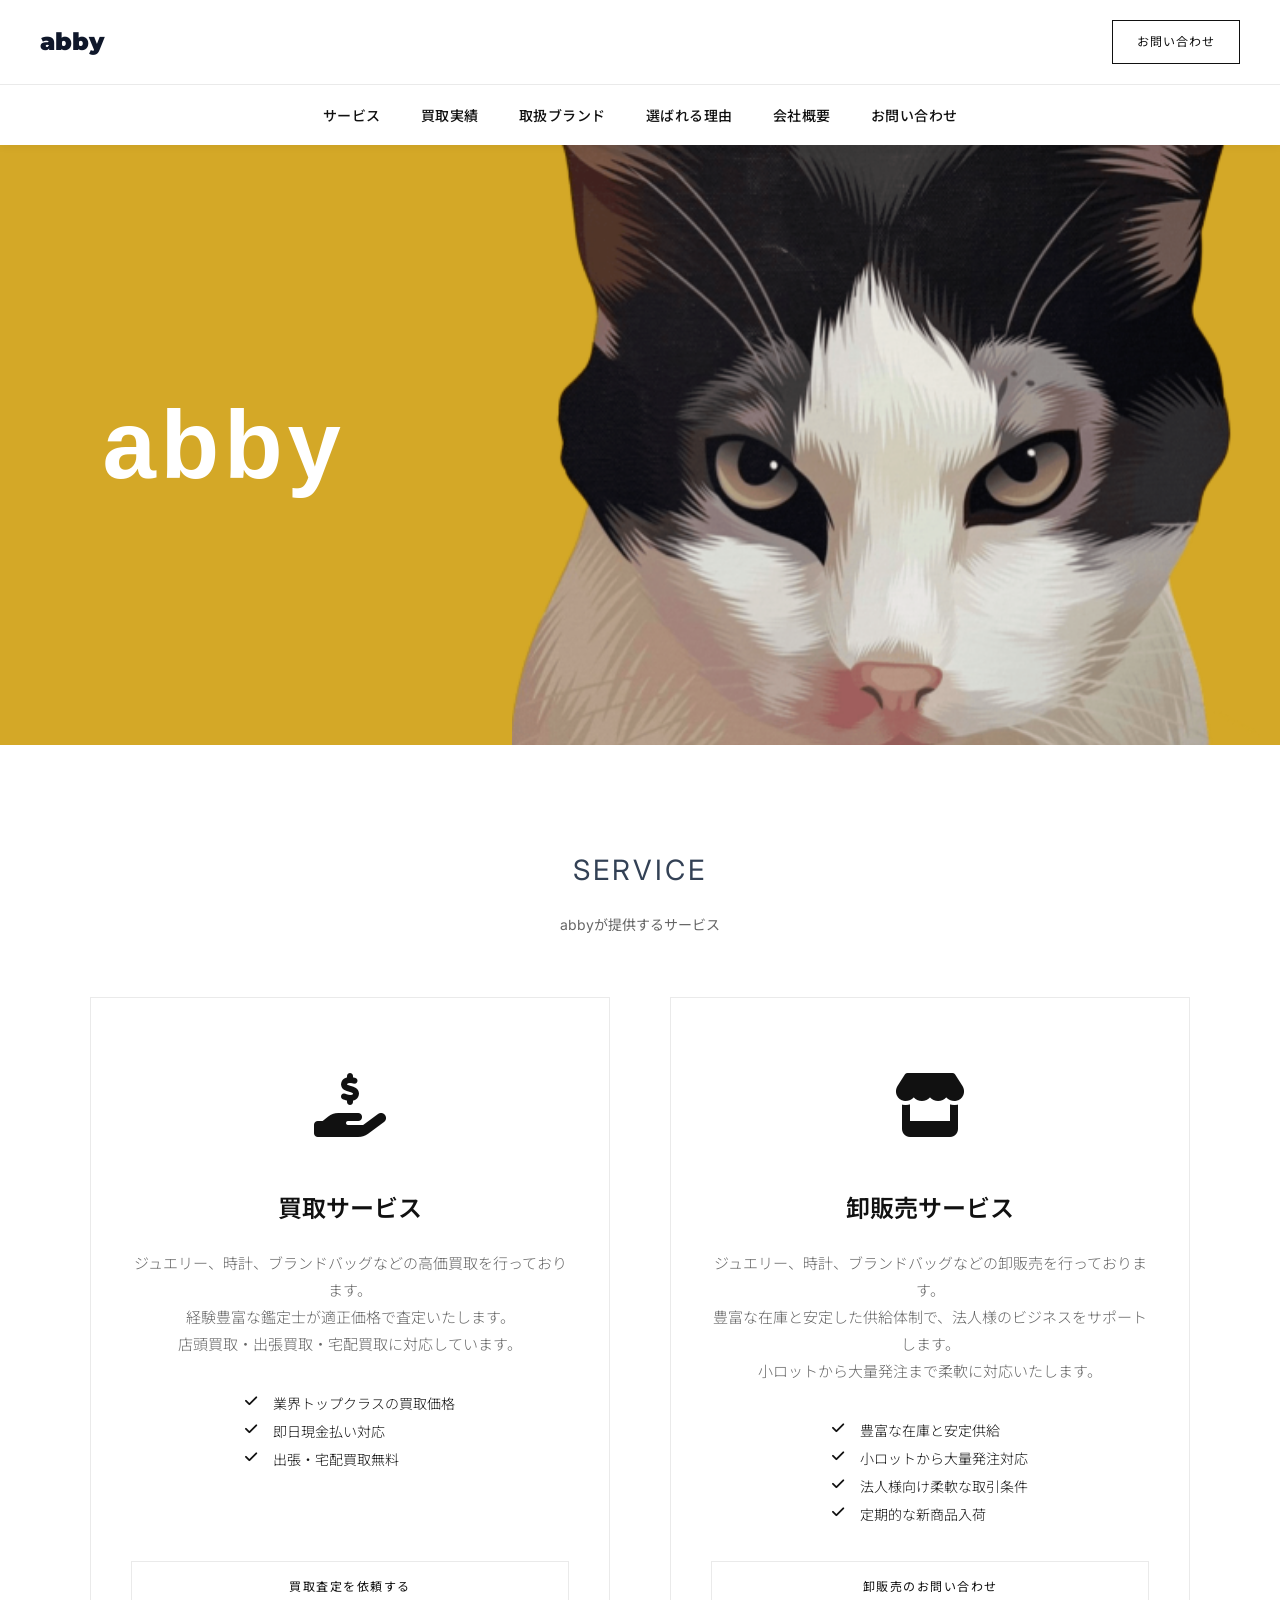
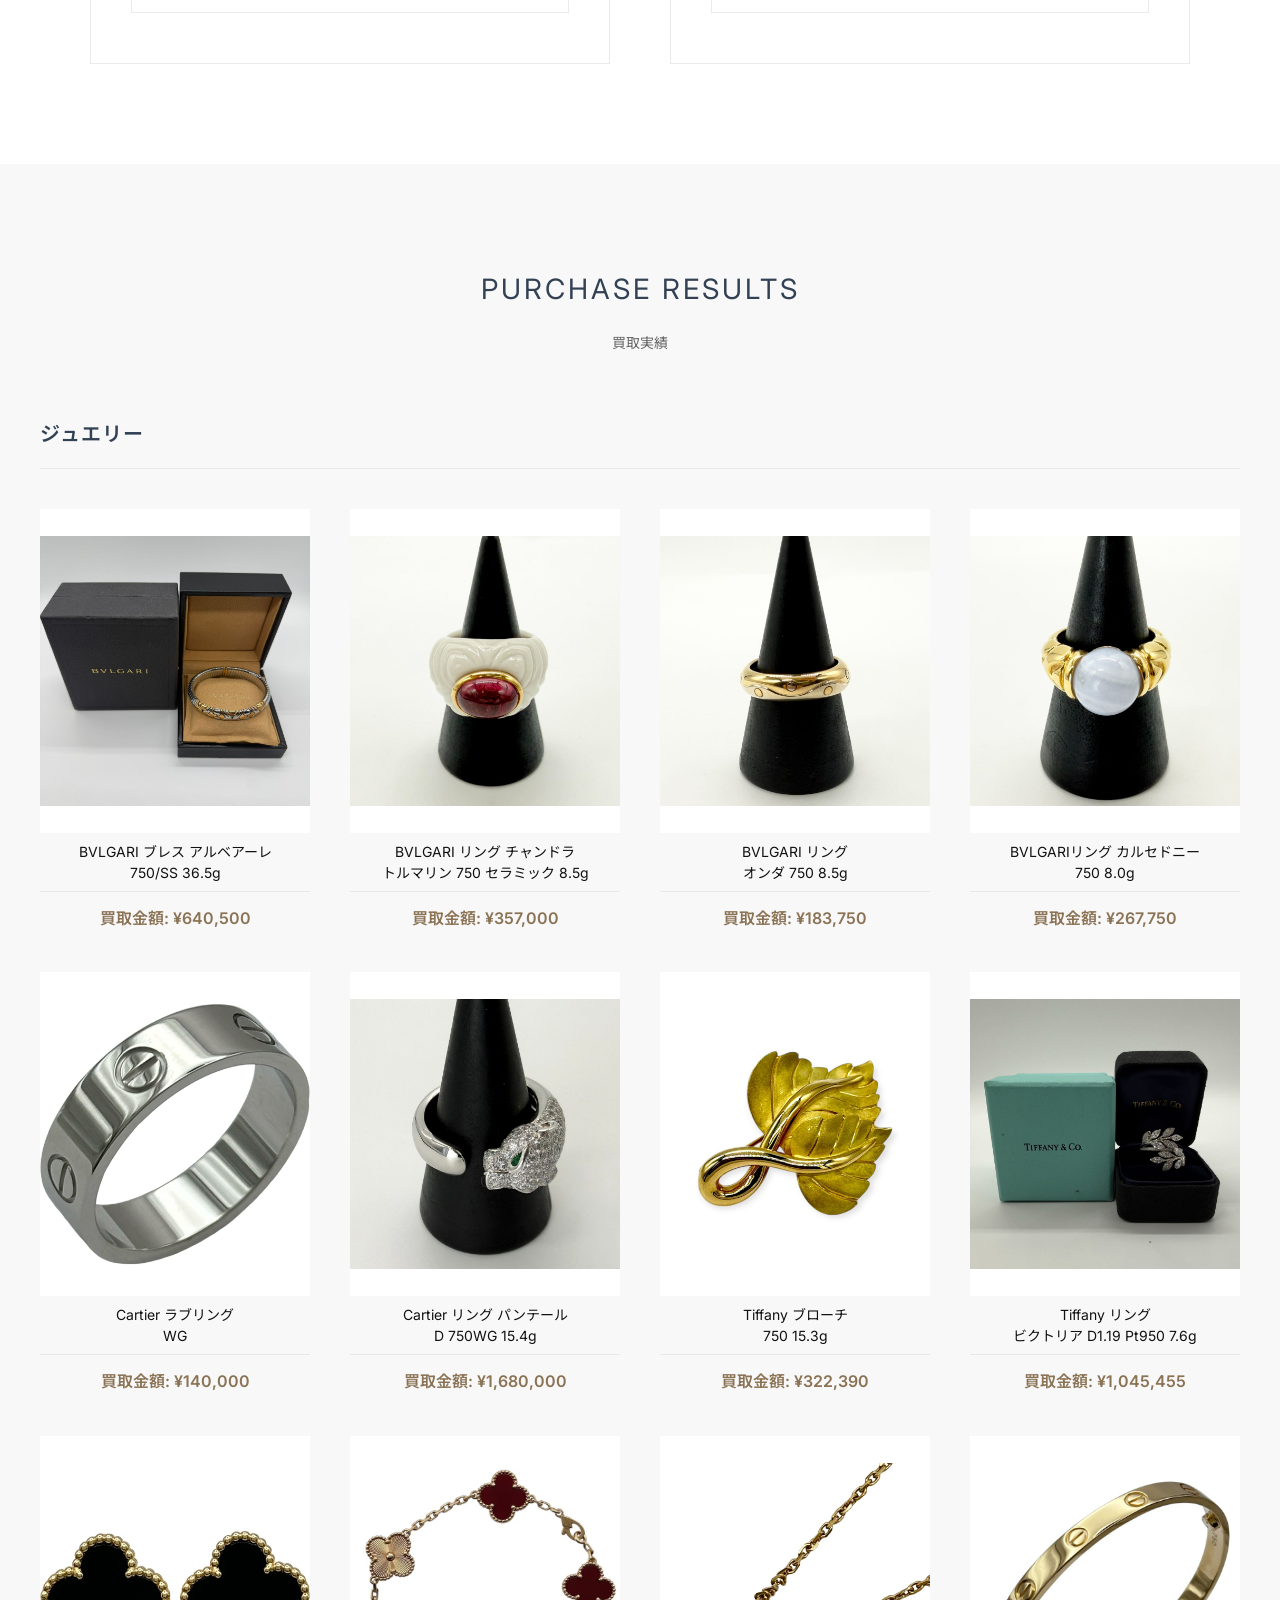
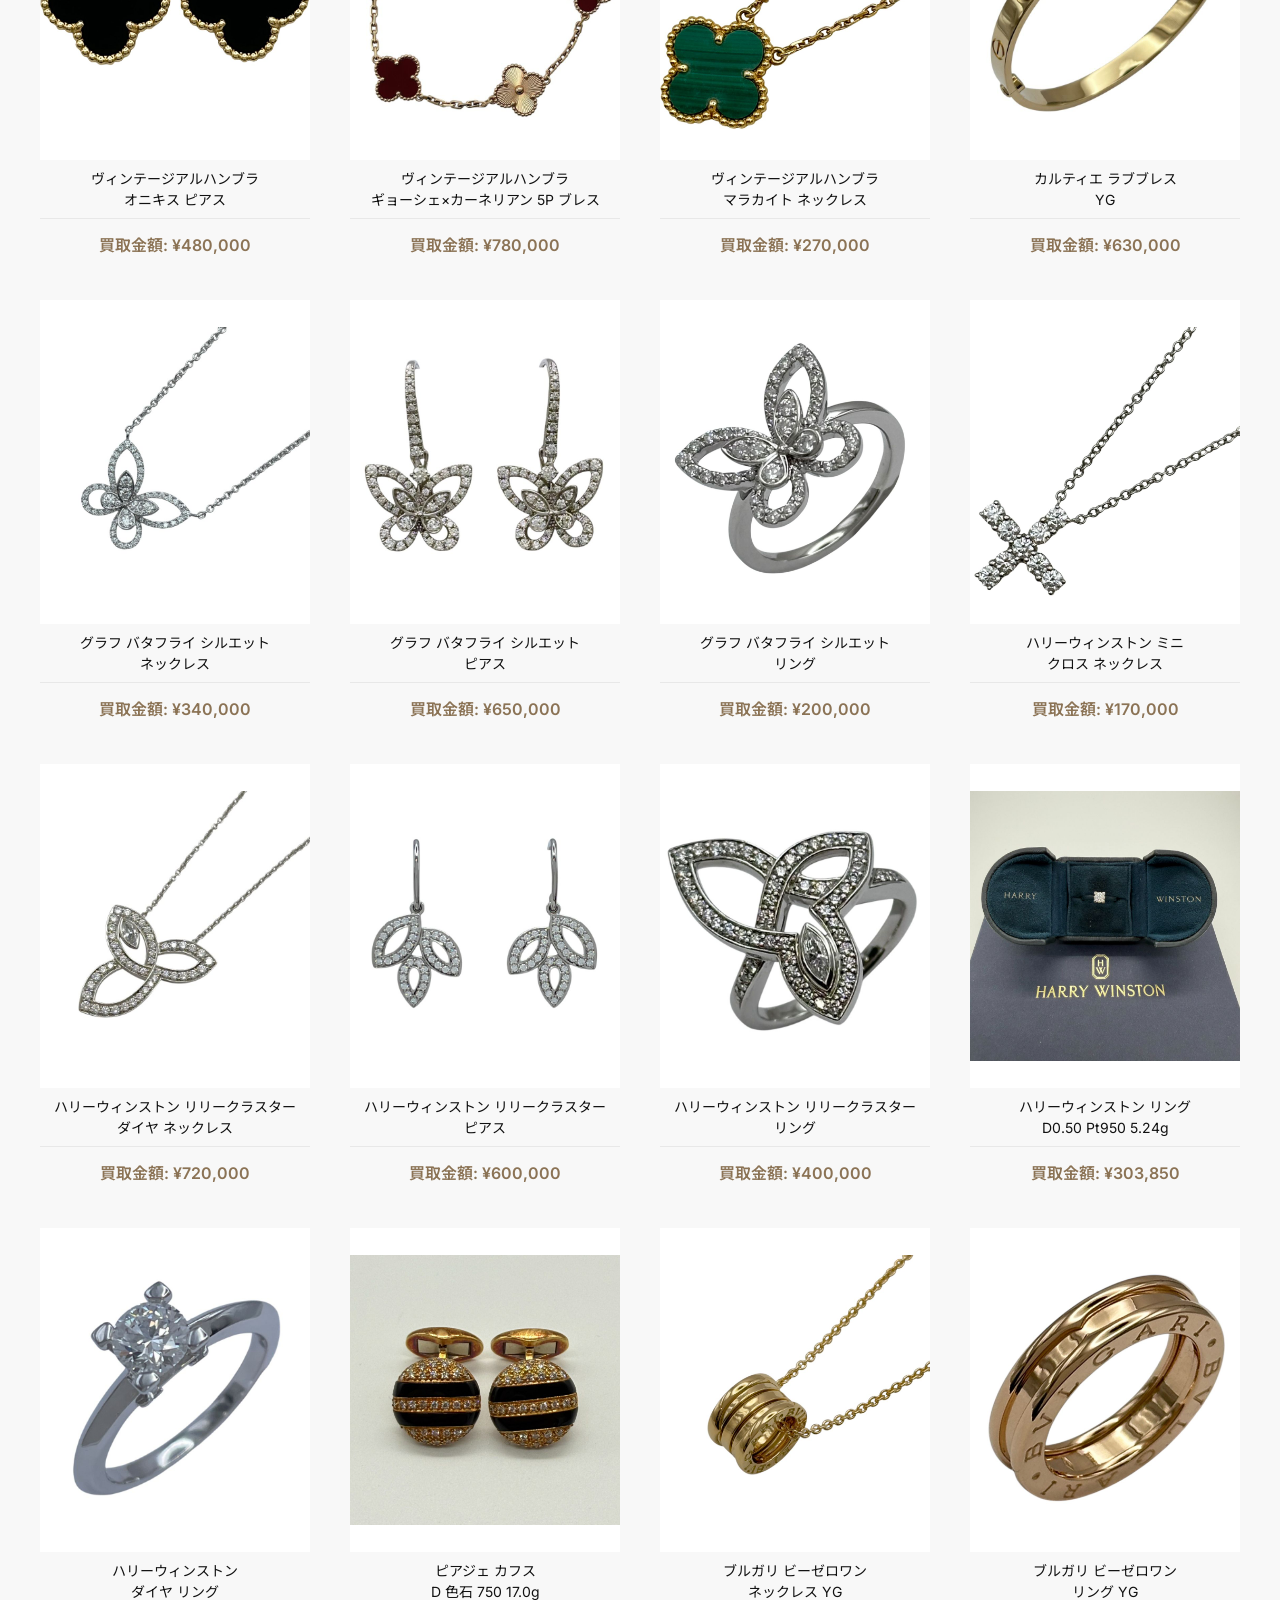
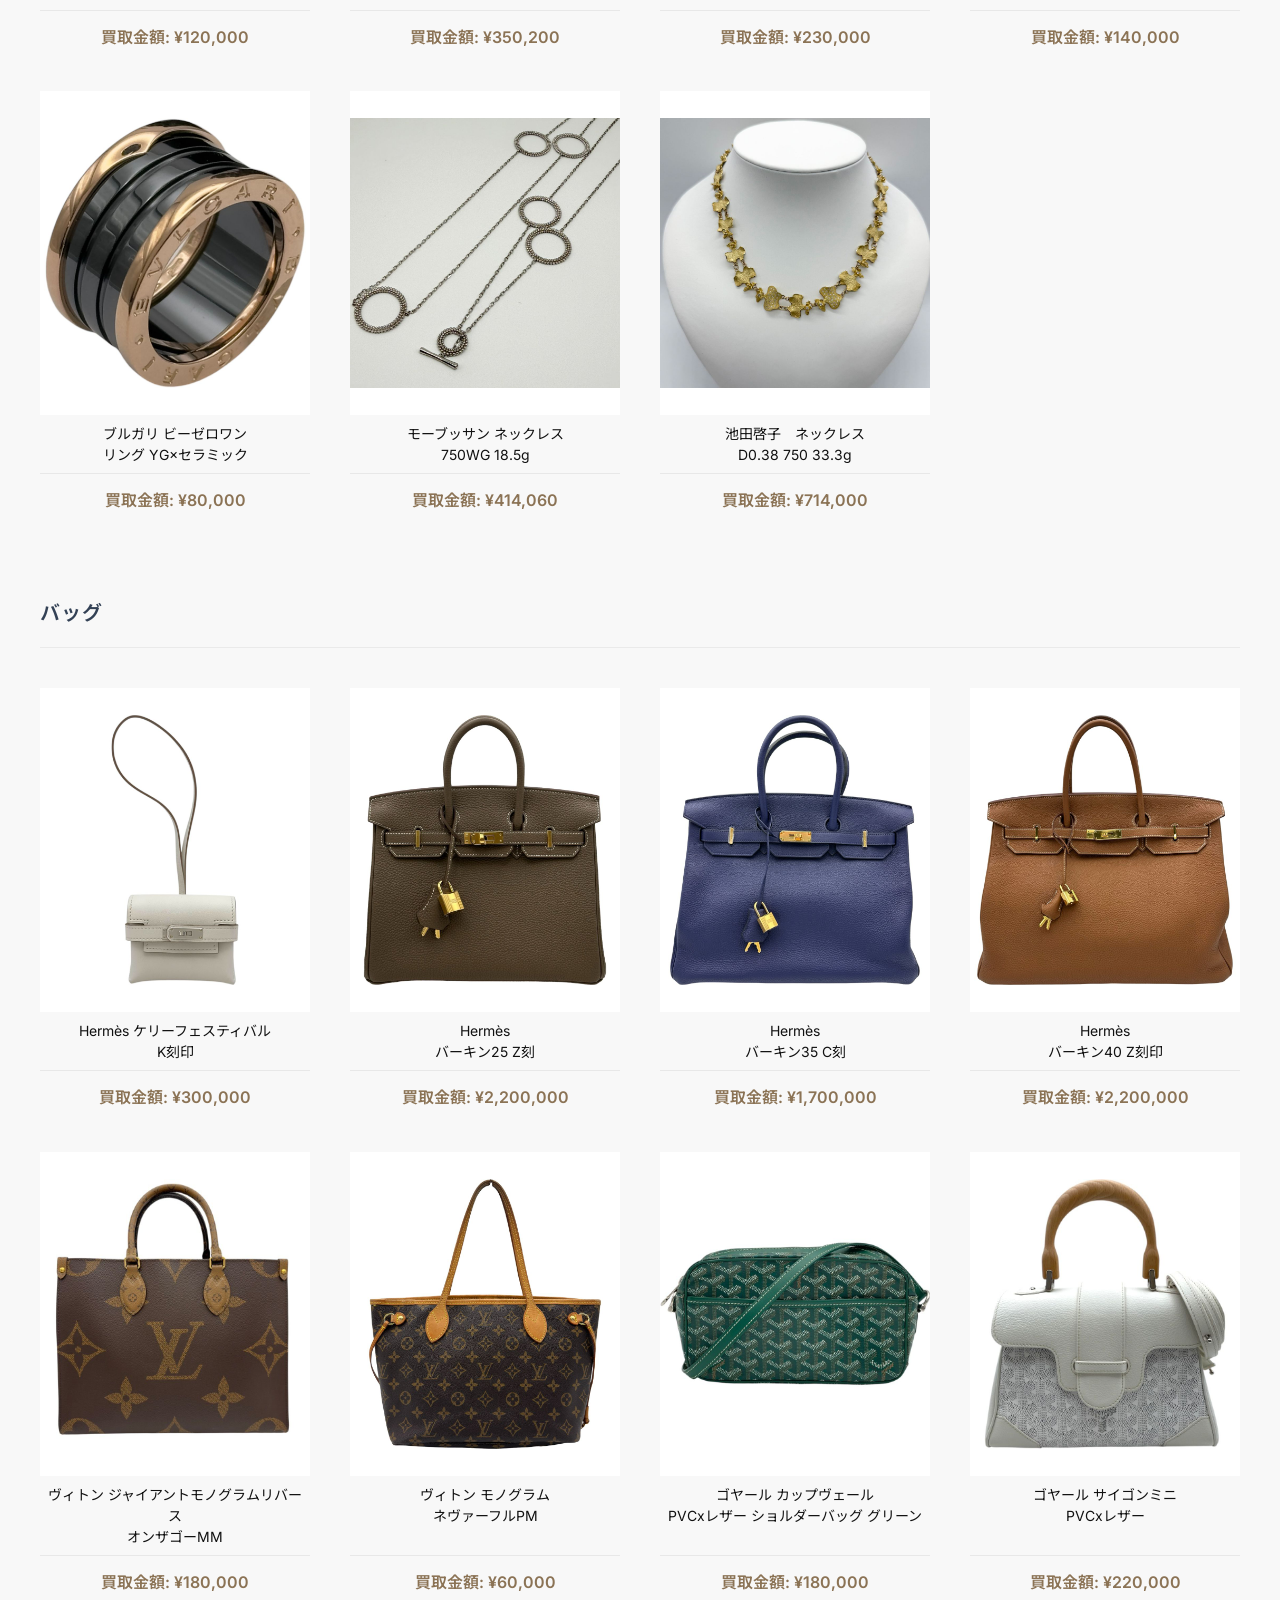
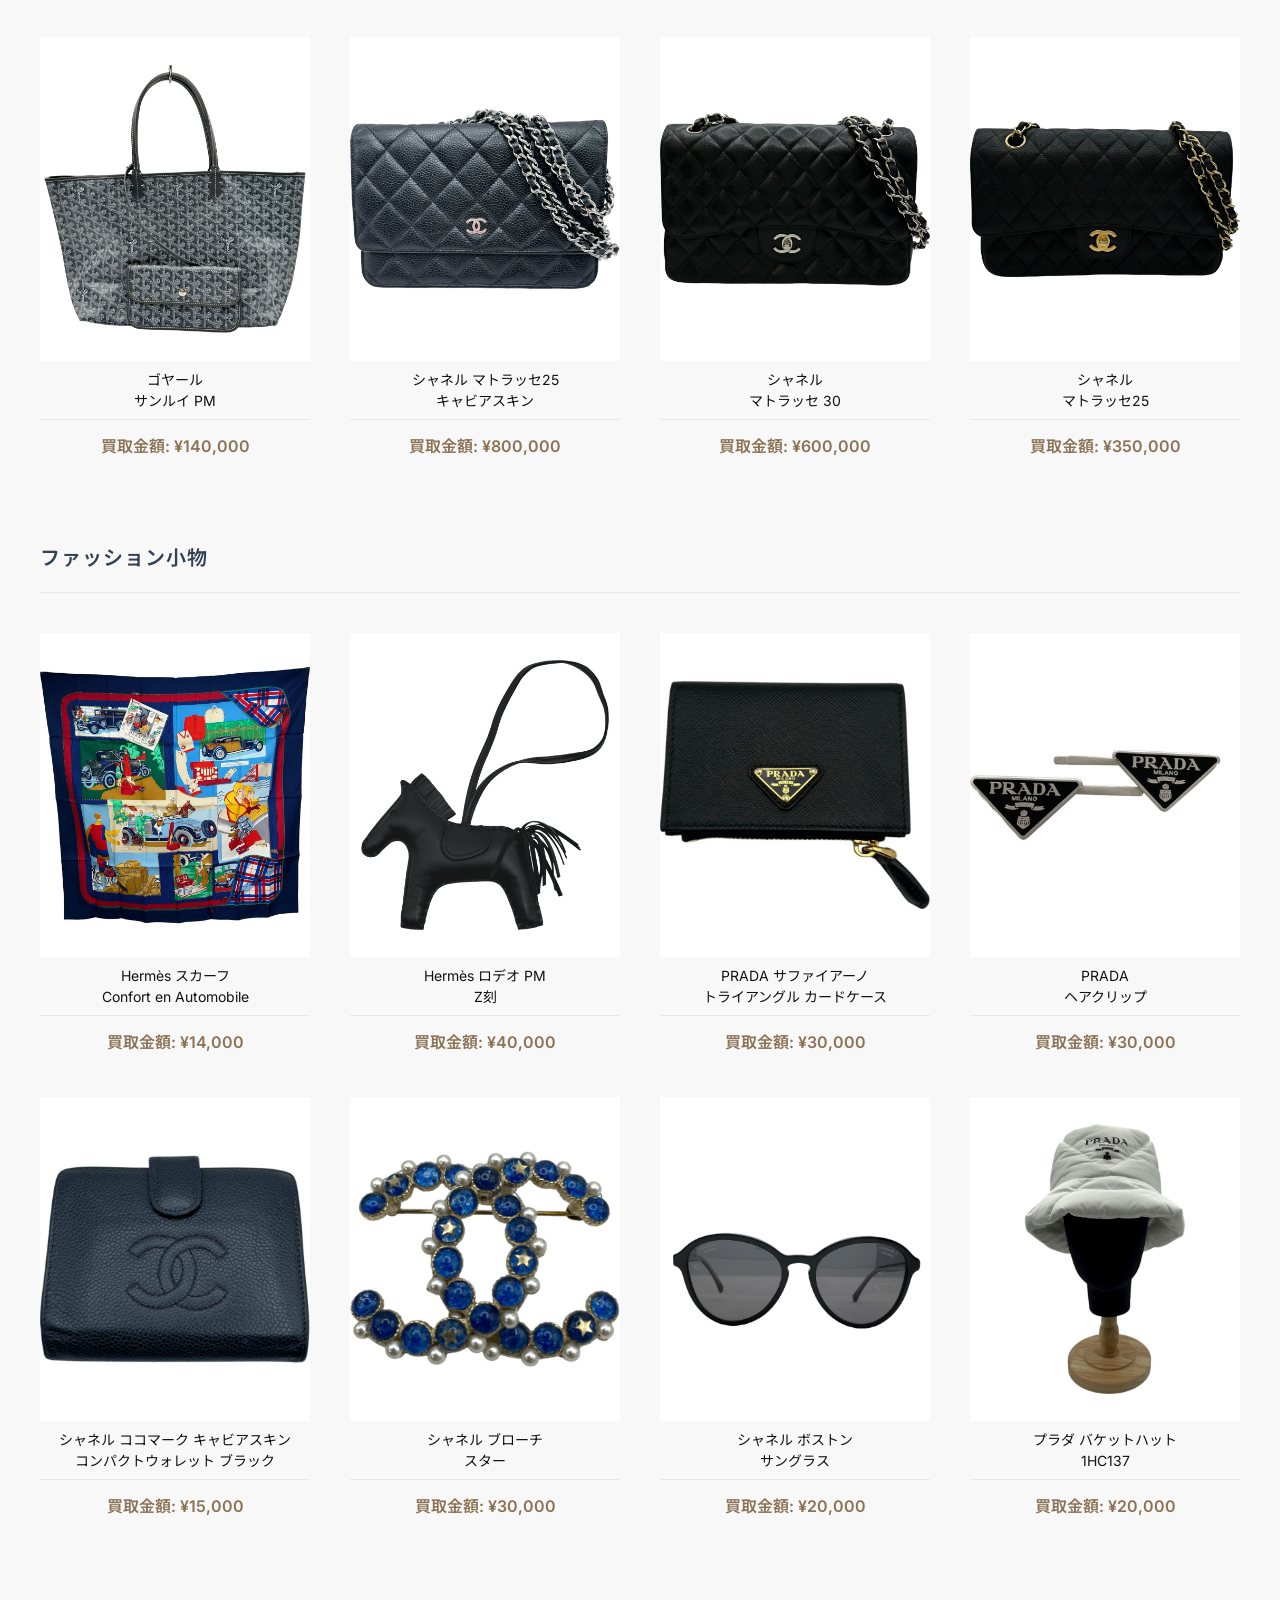
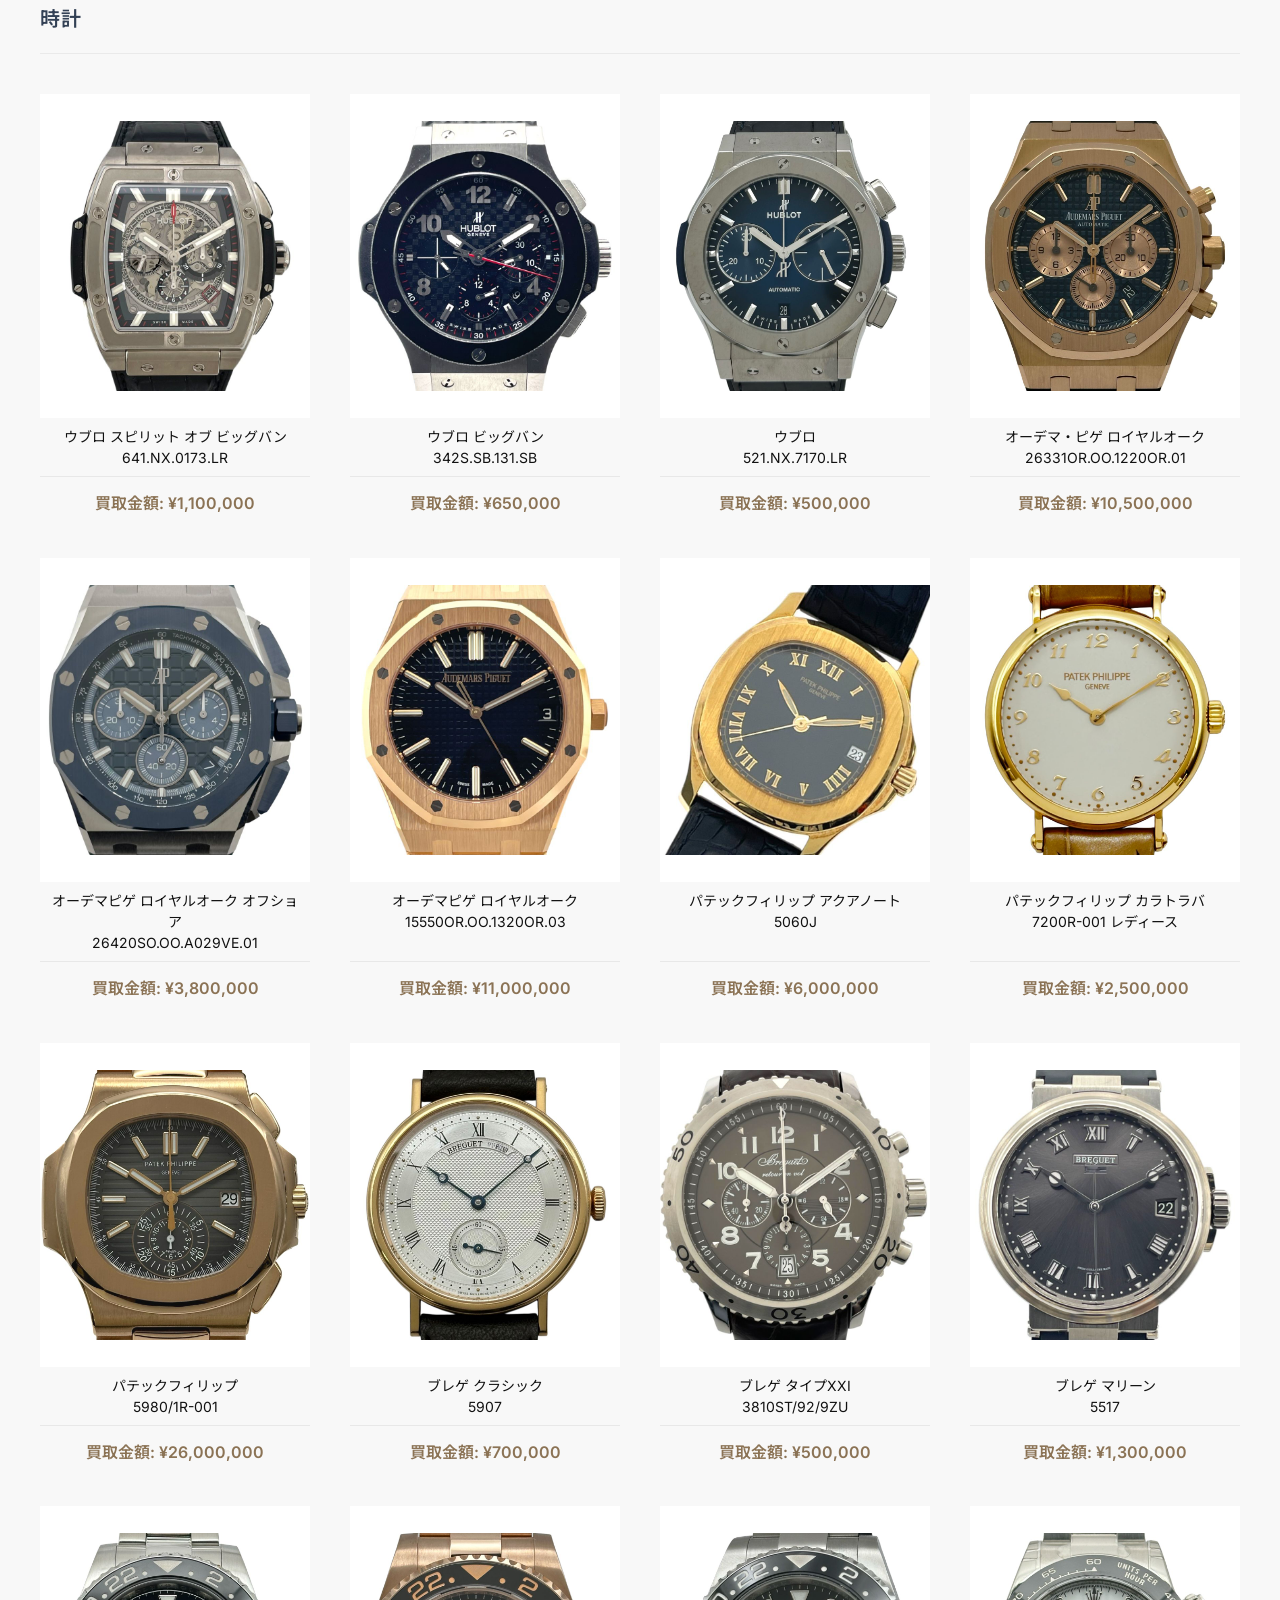
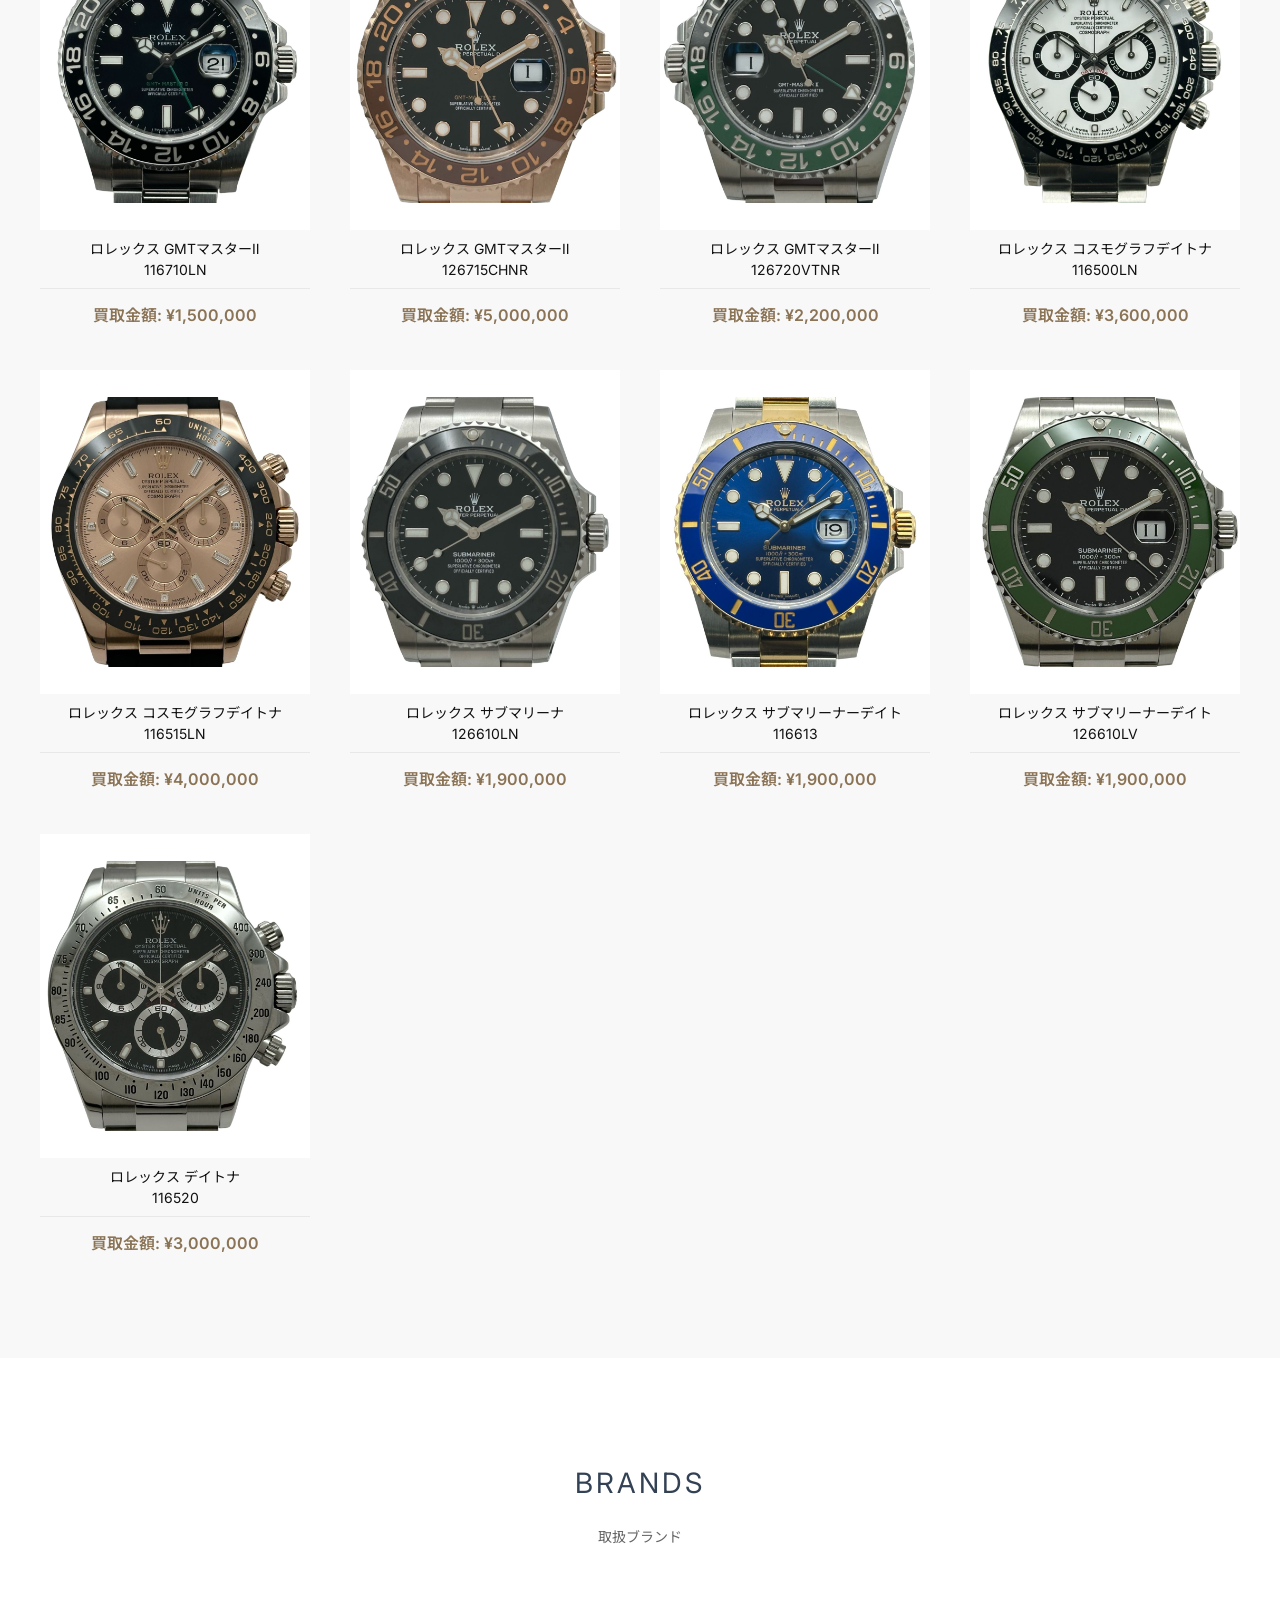
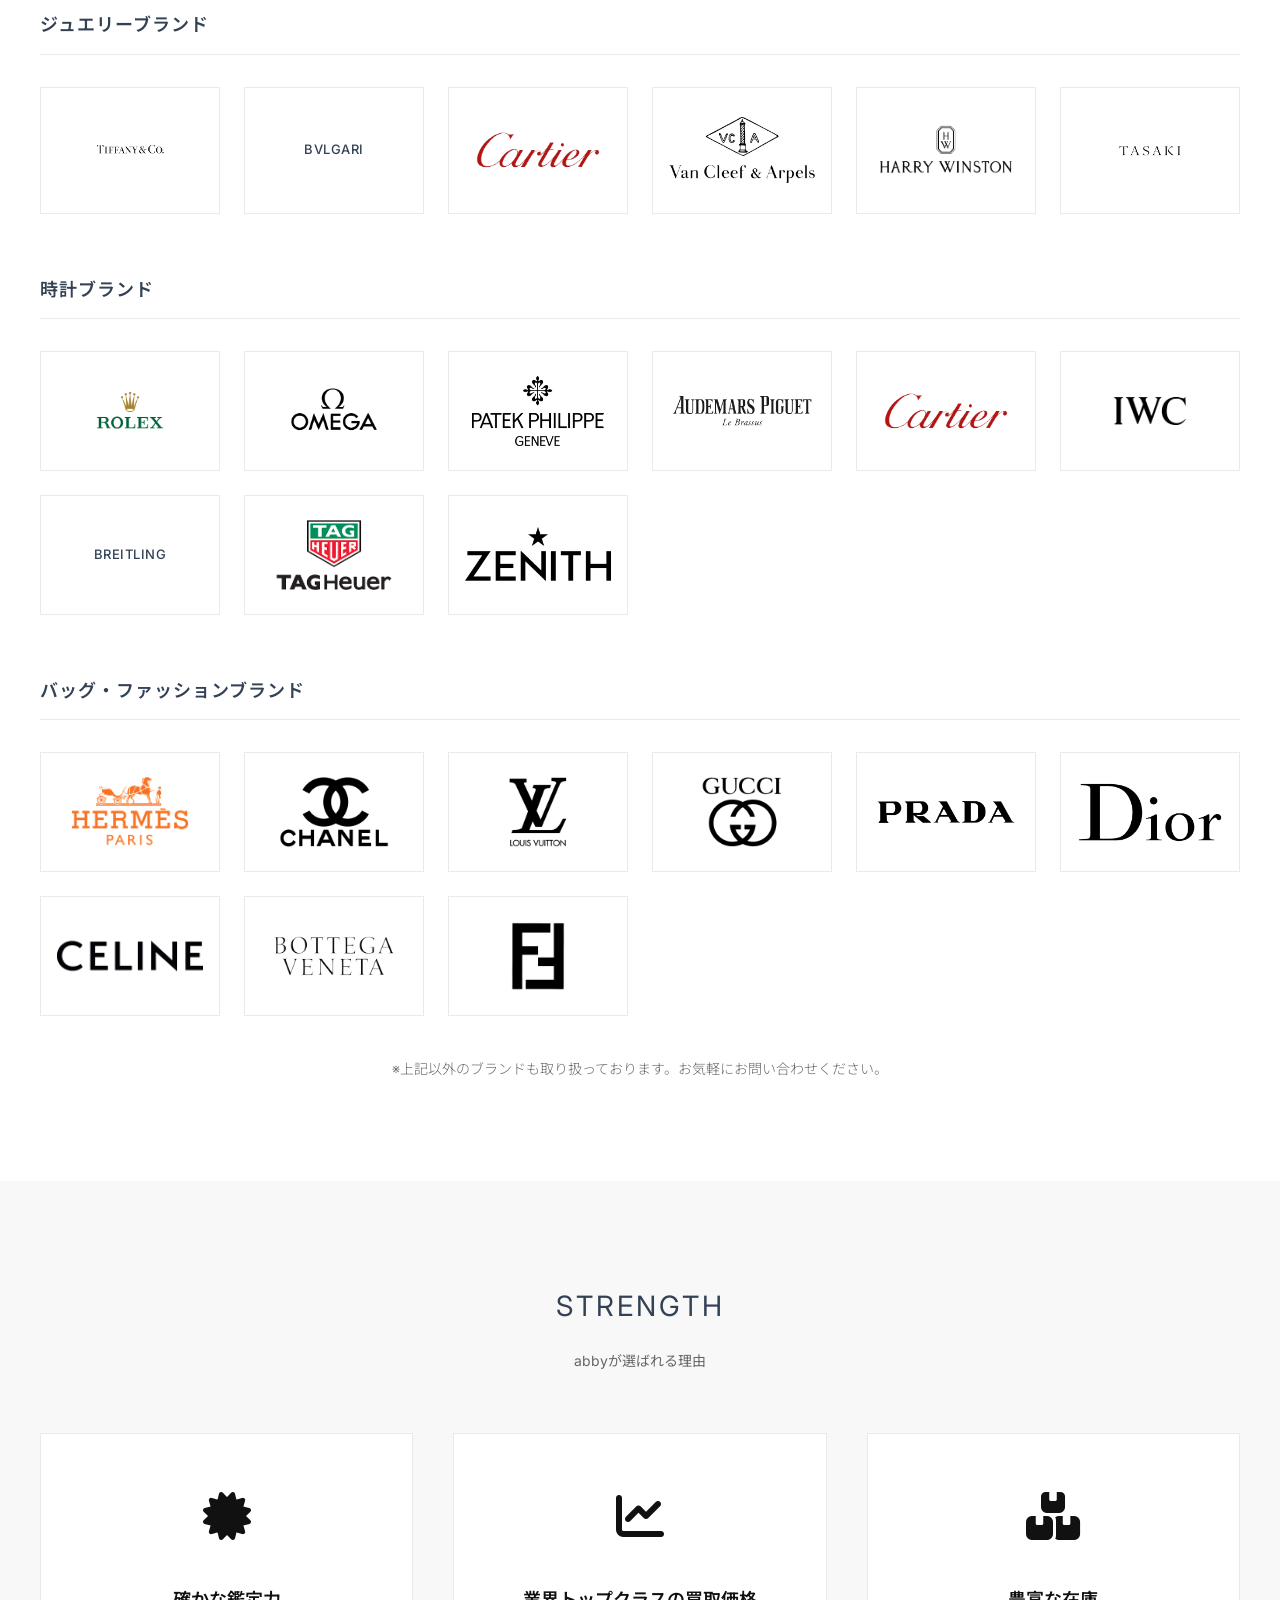
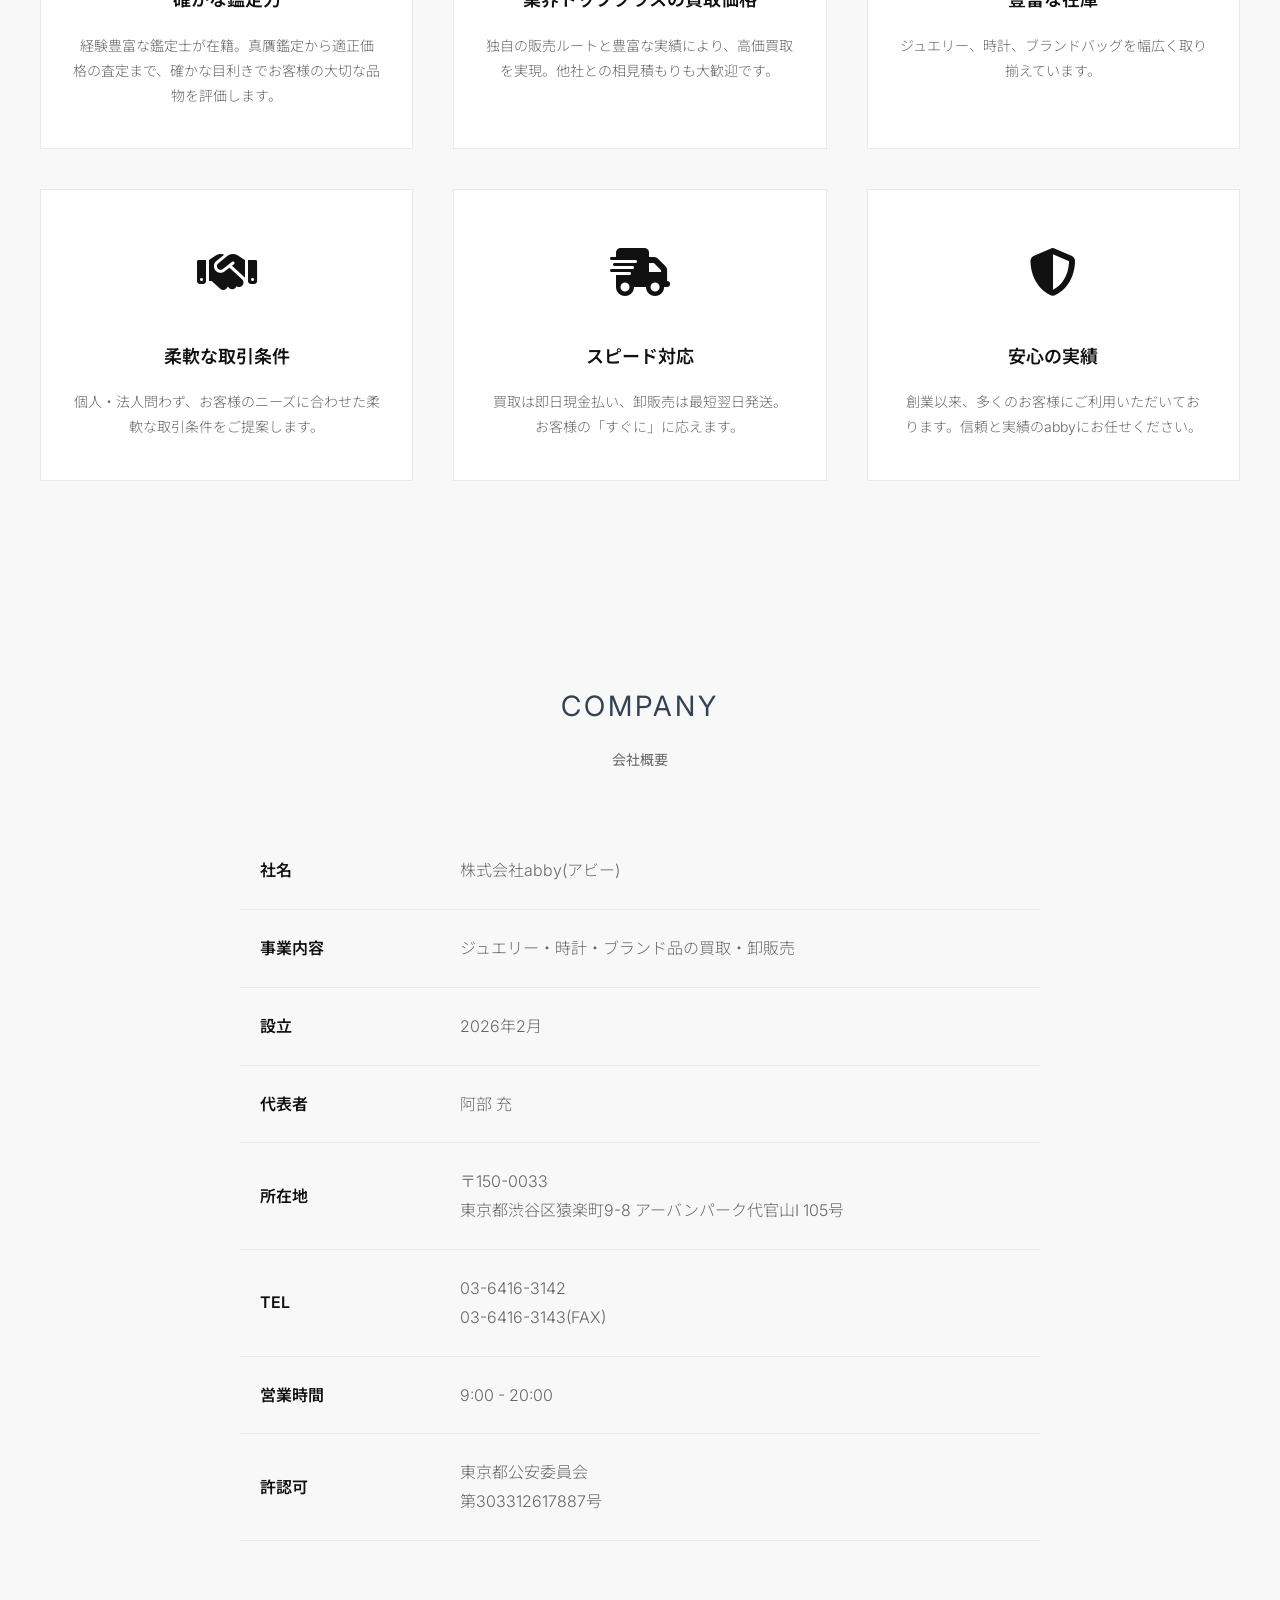
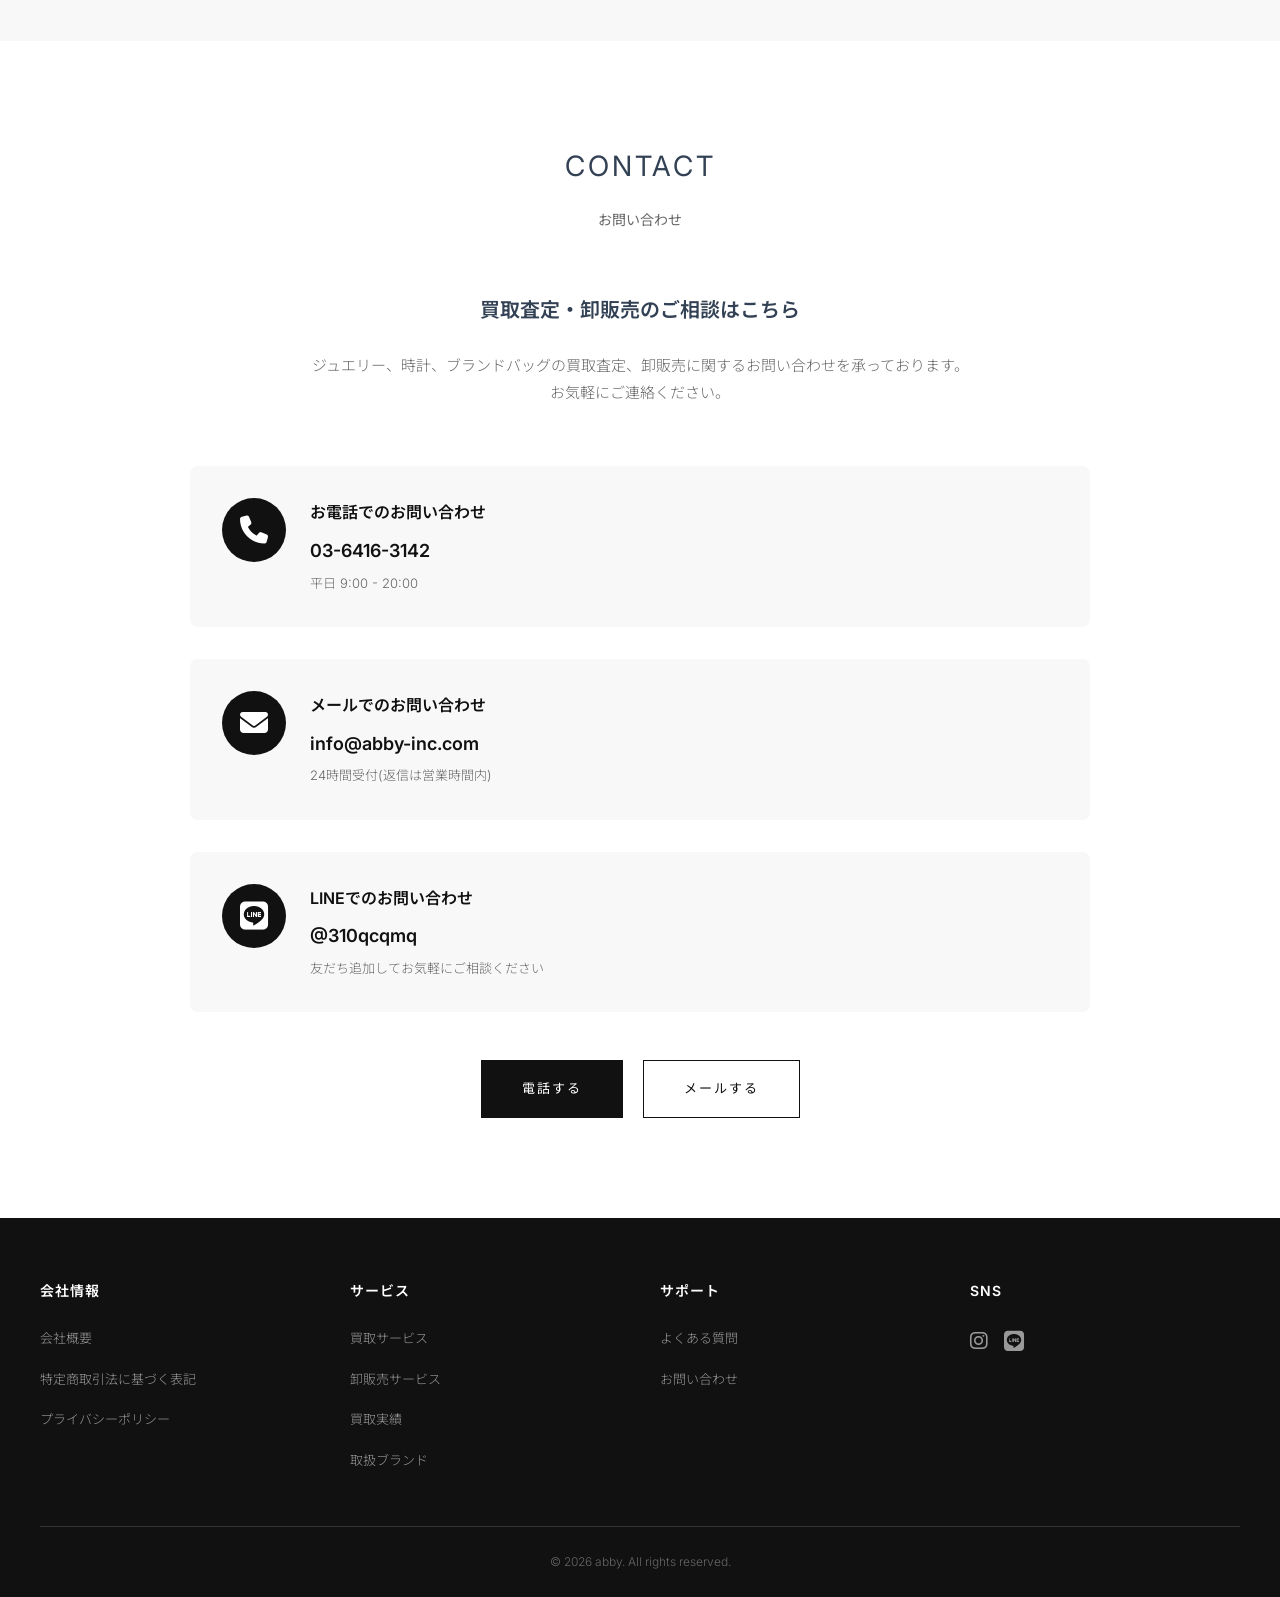
==== commit fea1cd03: "Update index.html" ====
--- a/index.html
+++ b/index.html
@@ -835,8 +835,7 @@
                         <td>9:00 - 20:00</td>
                     </tr>
                     <tr>
-                        <th>取引銀行</th>
-                        <td>楽天銀行</td>
+                        
                     </tr>
                     <tr>
                         <th>許認可</th>
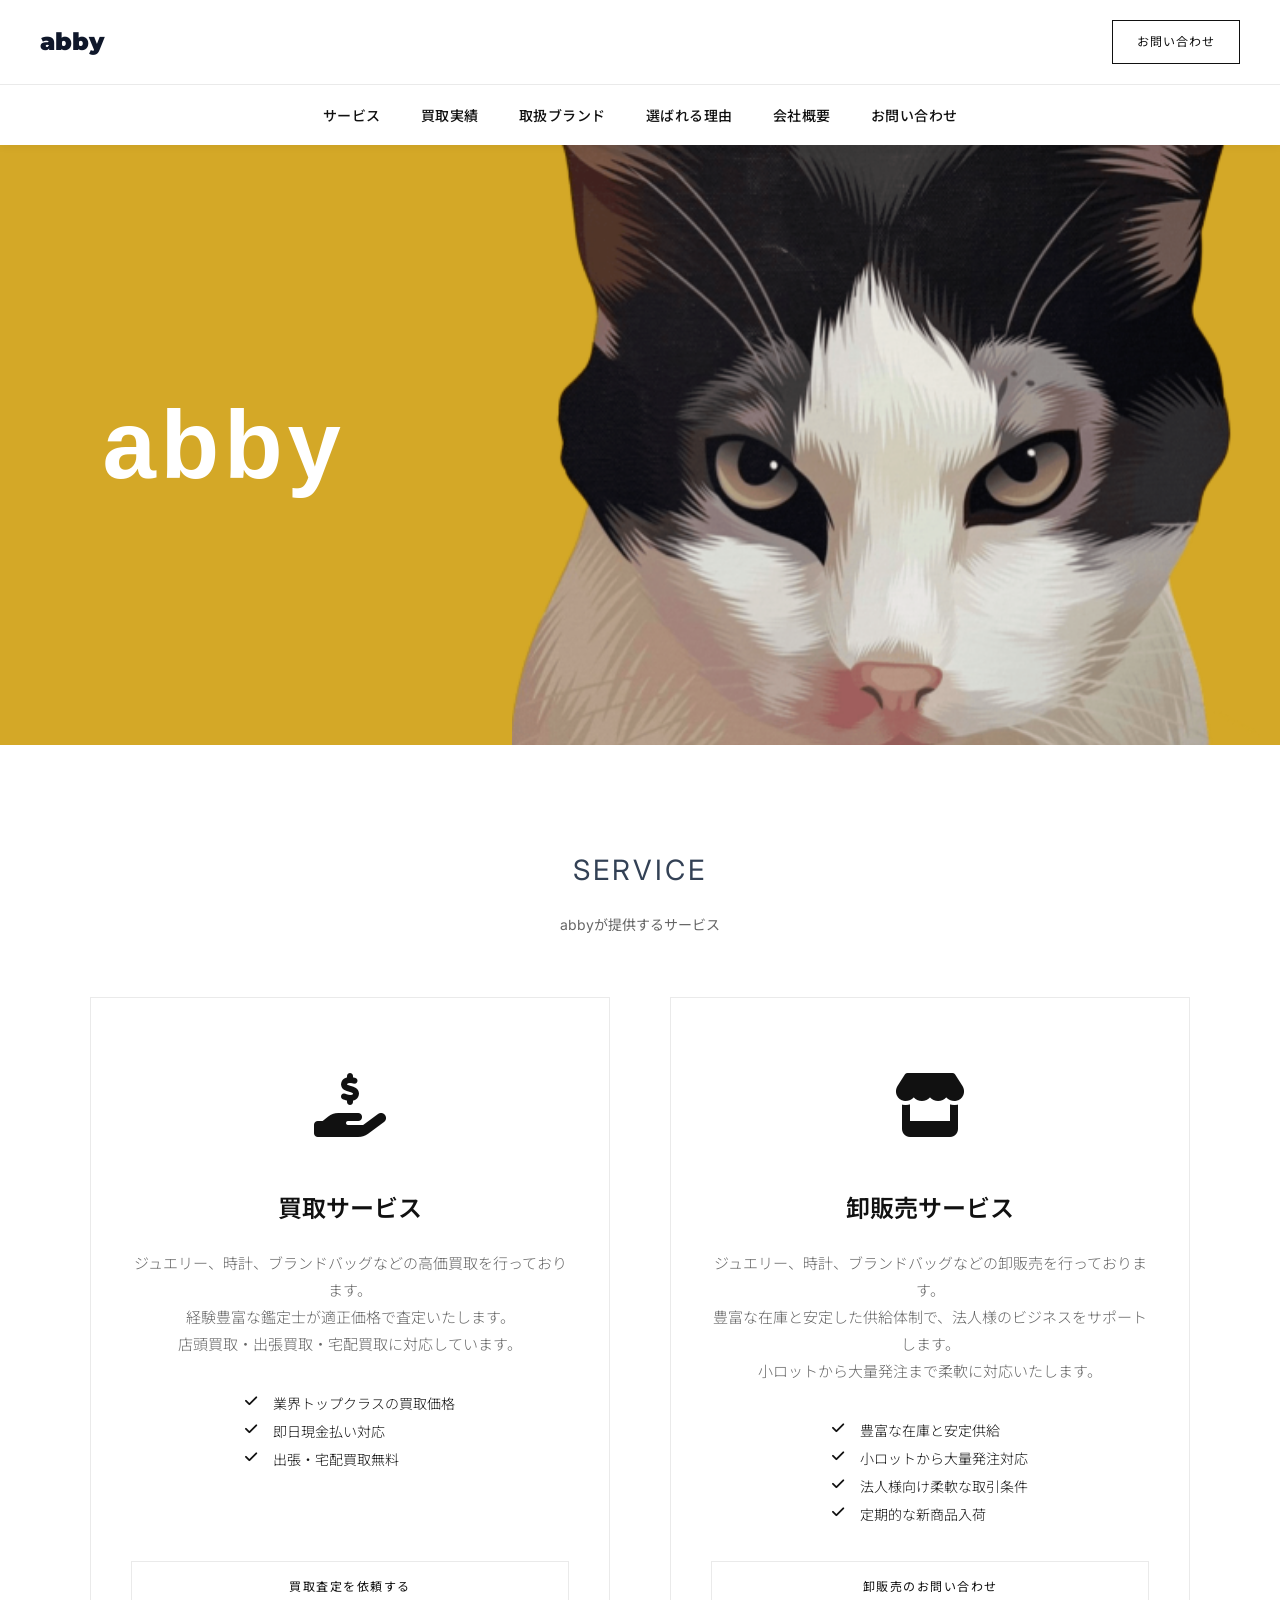
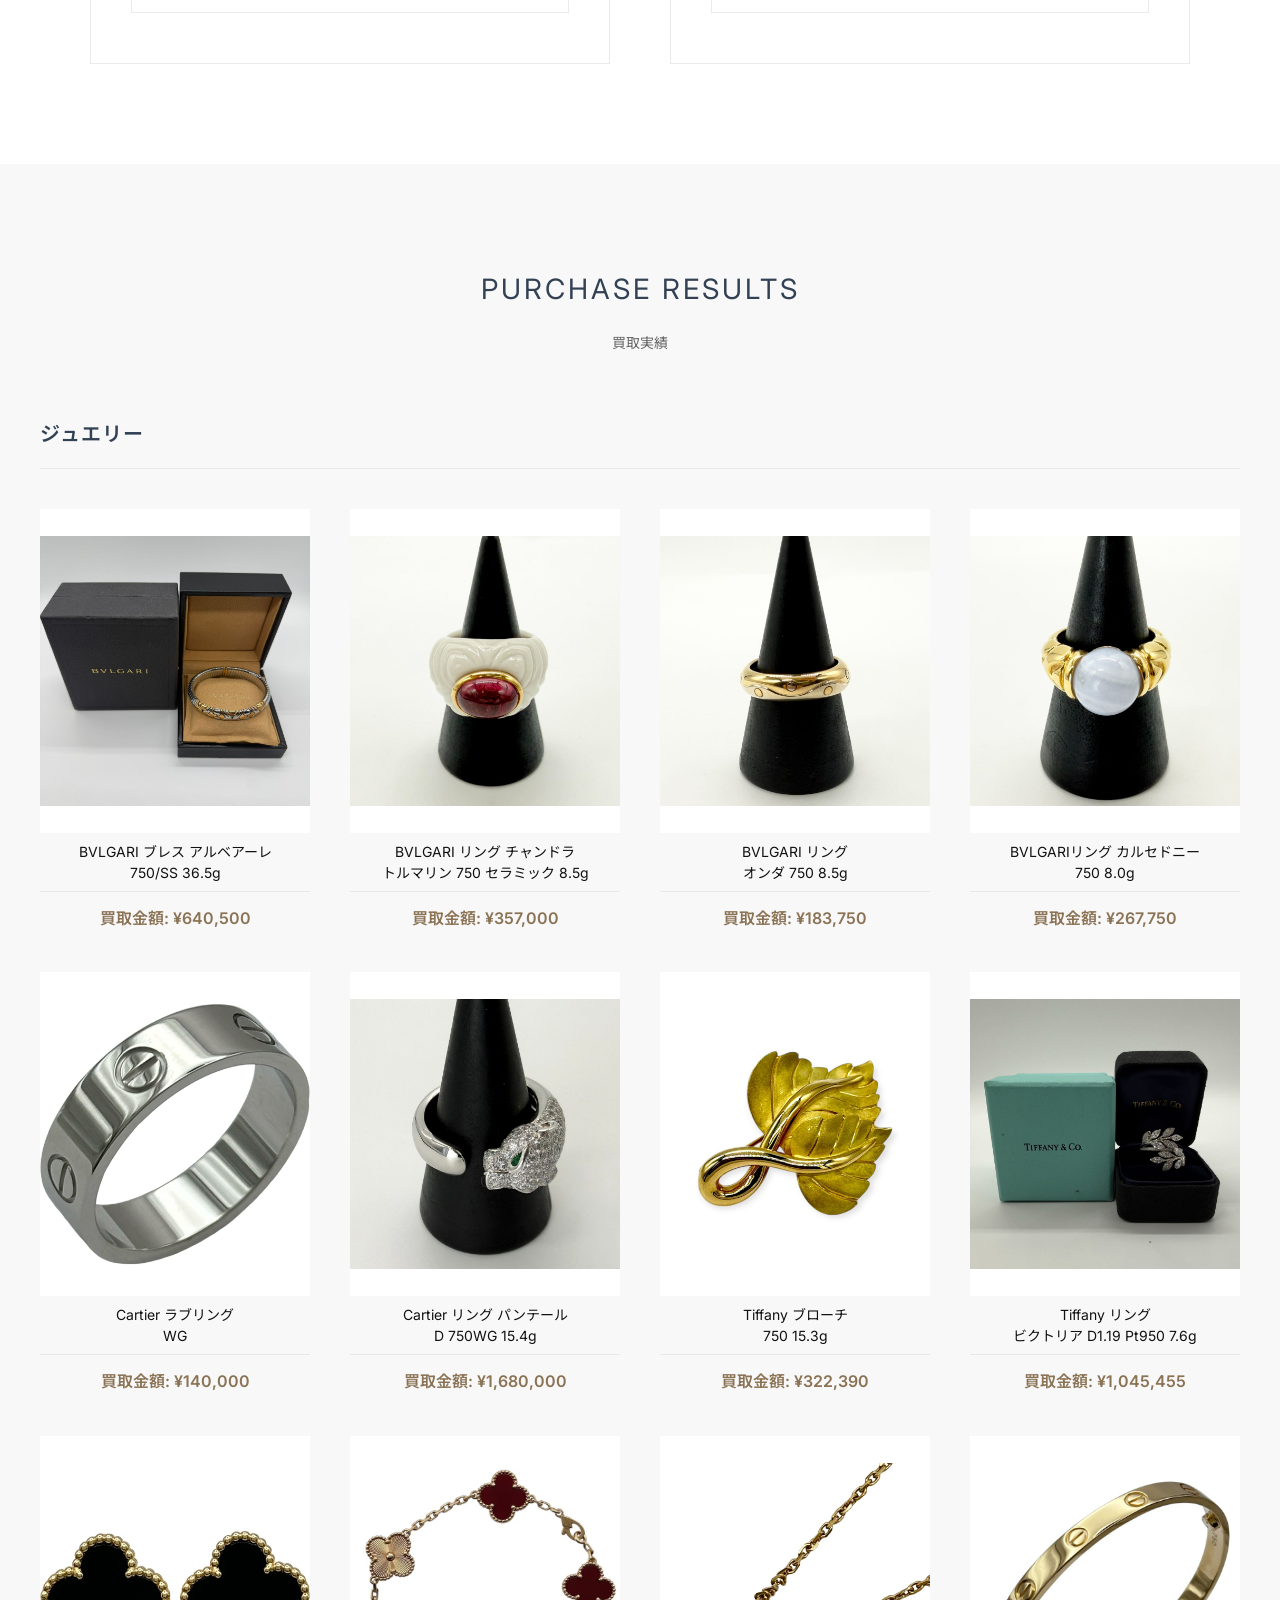
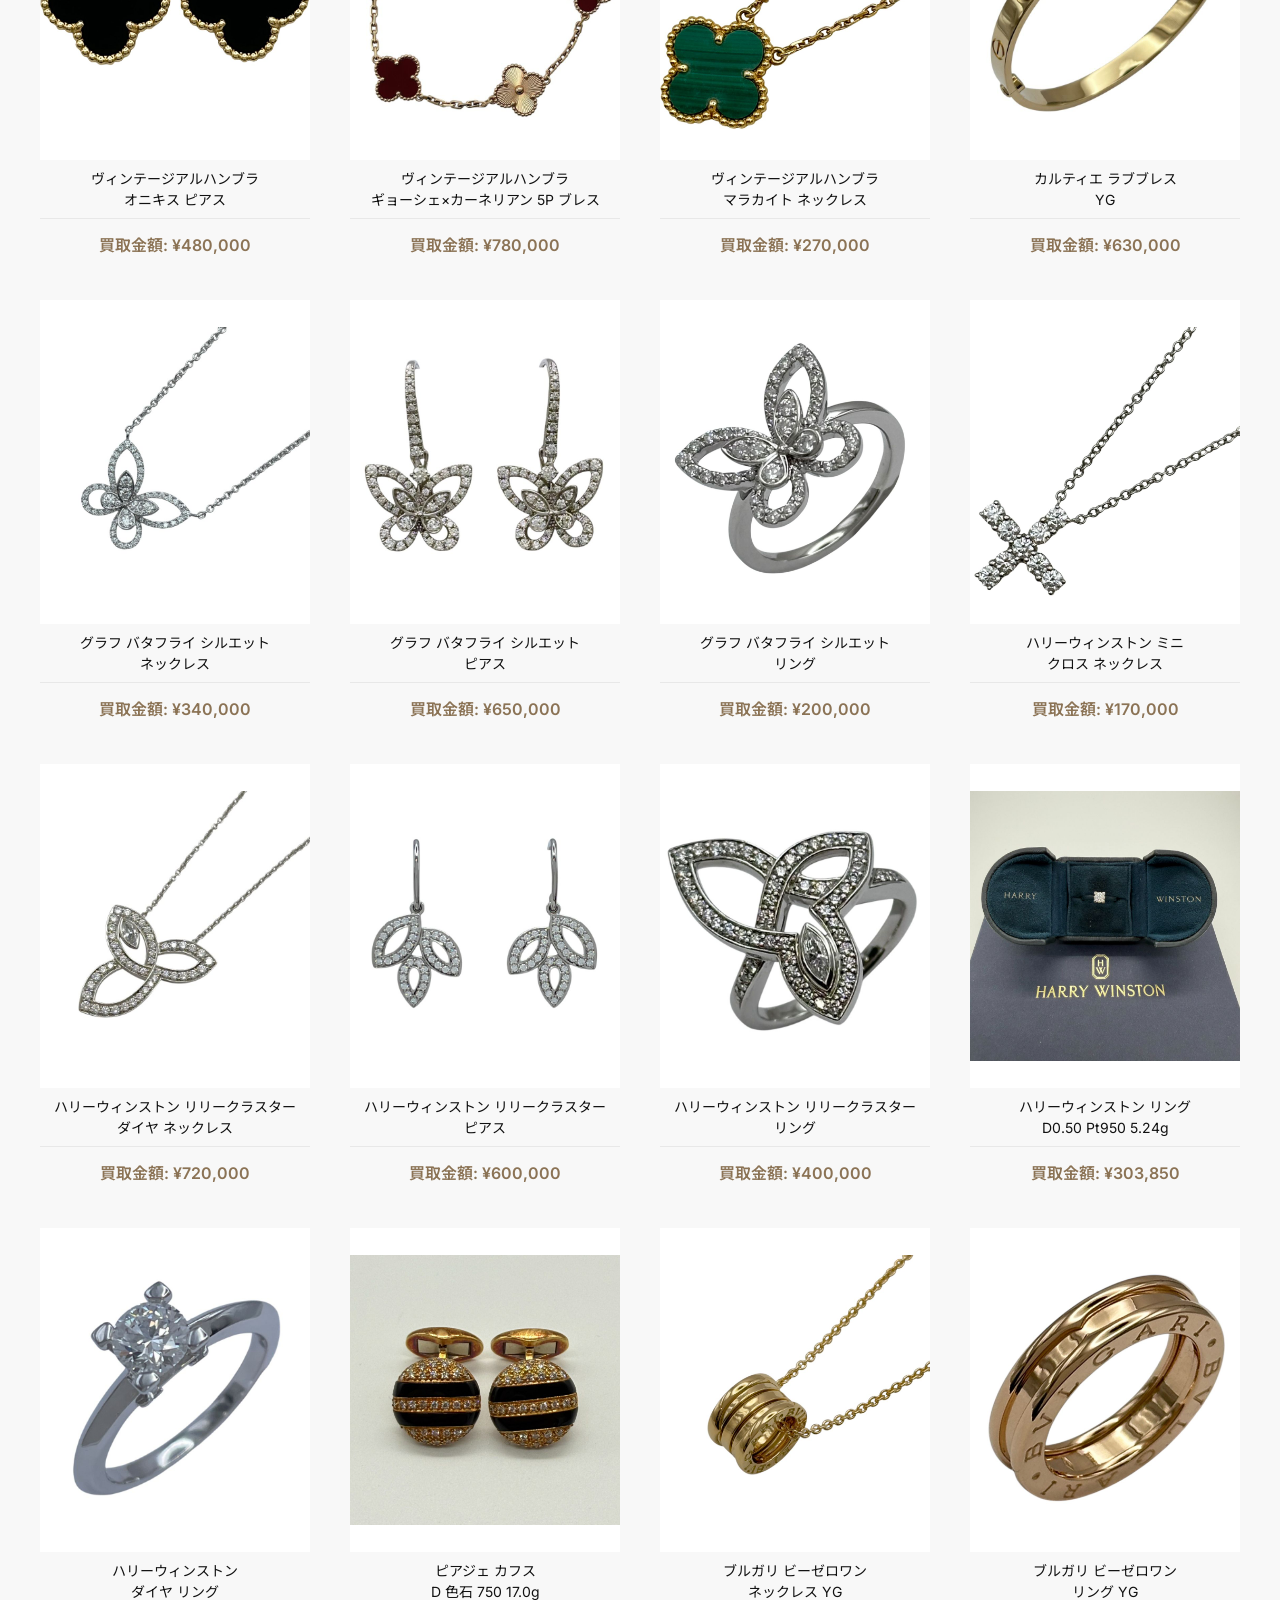
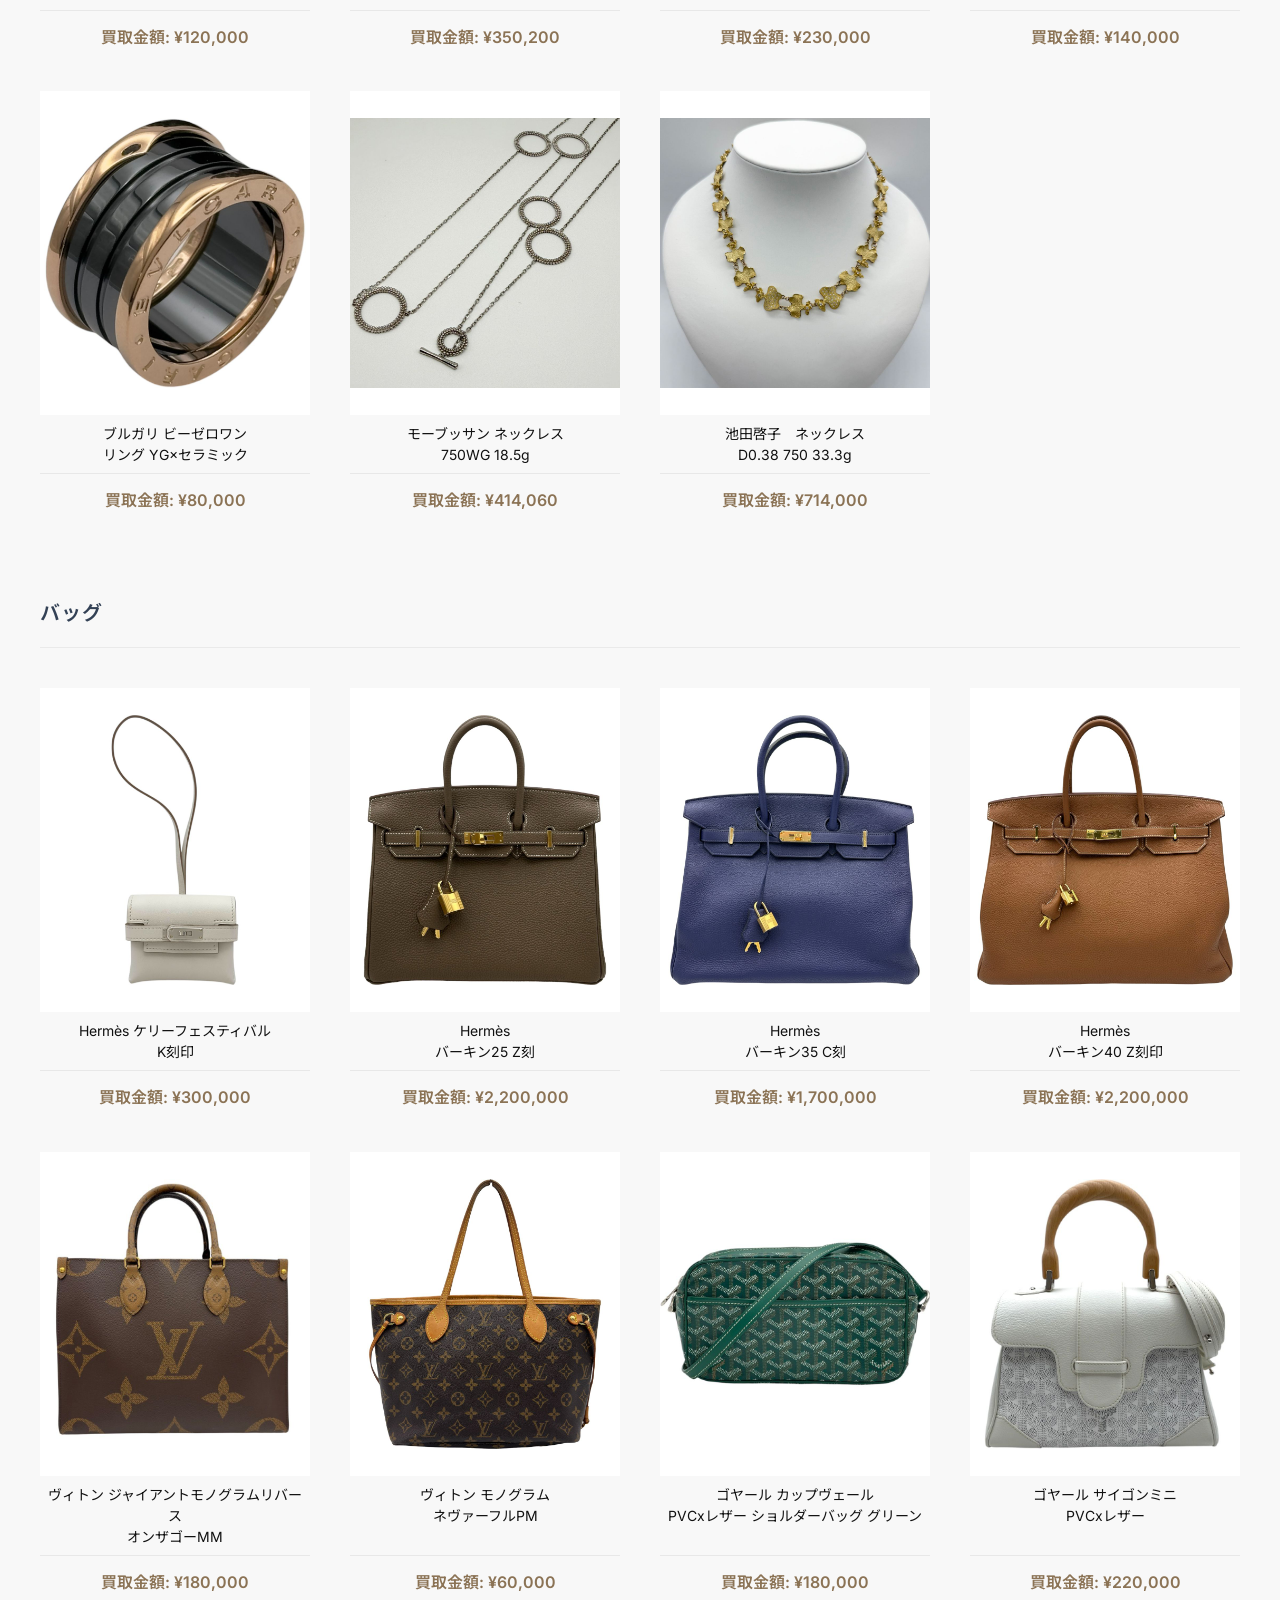
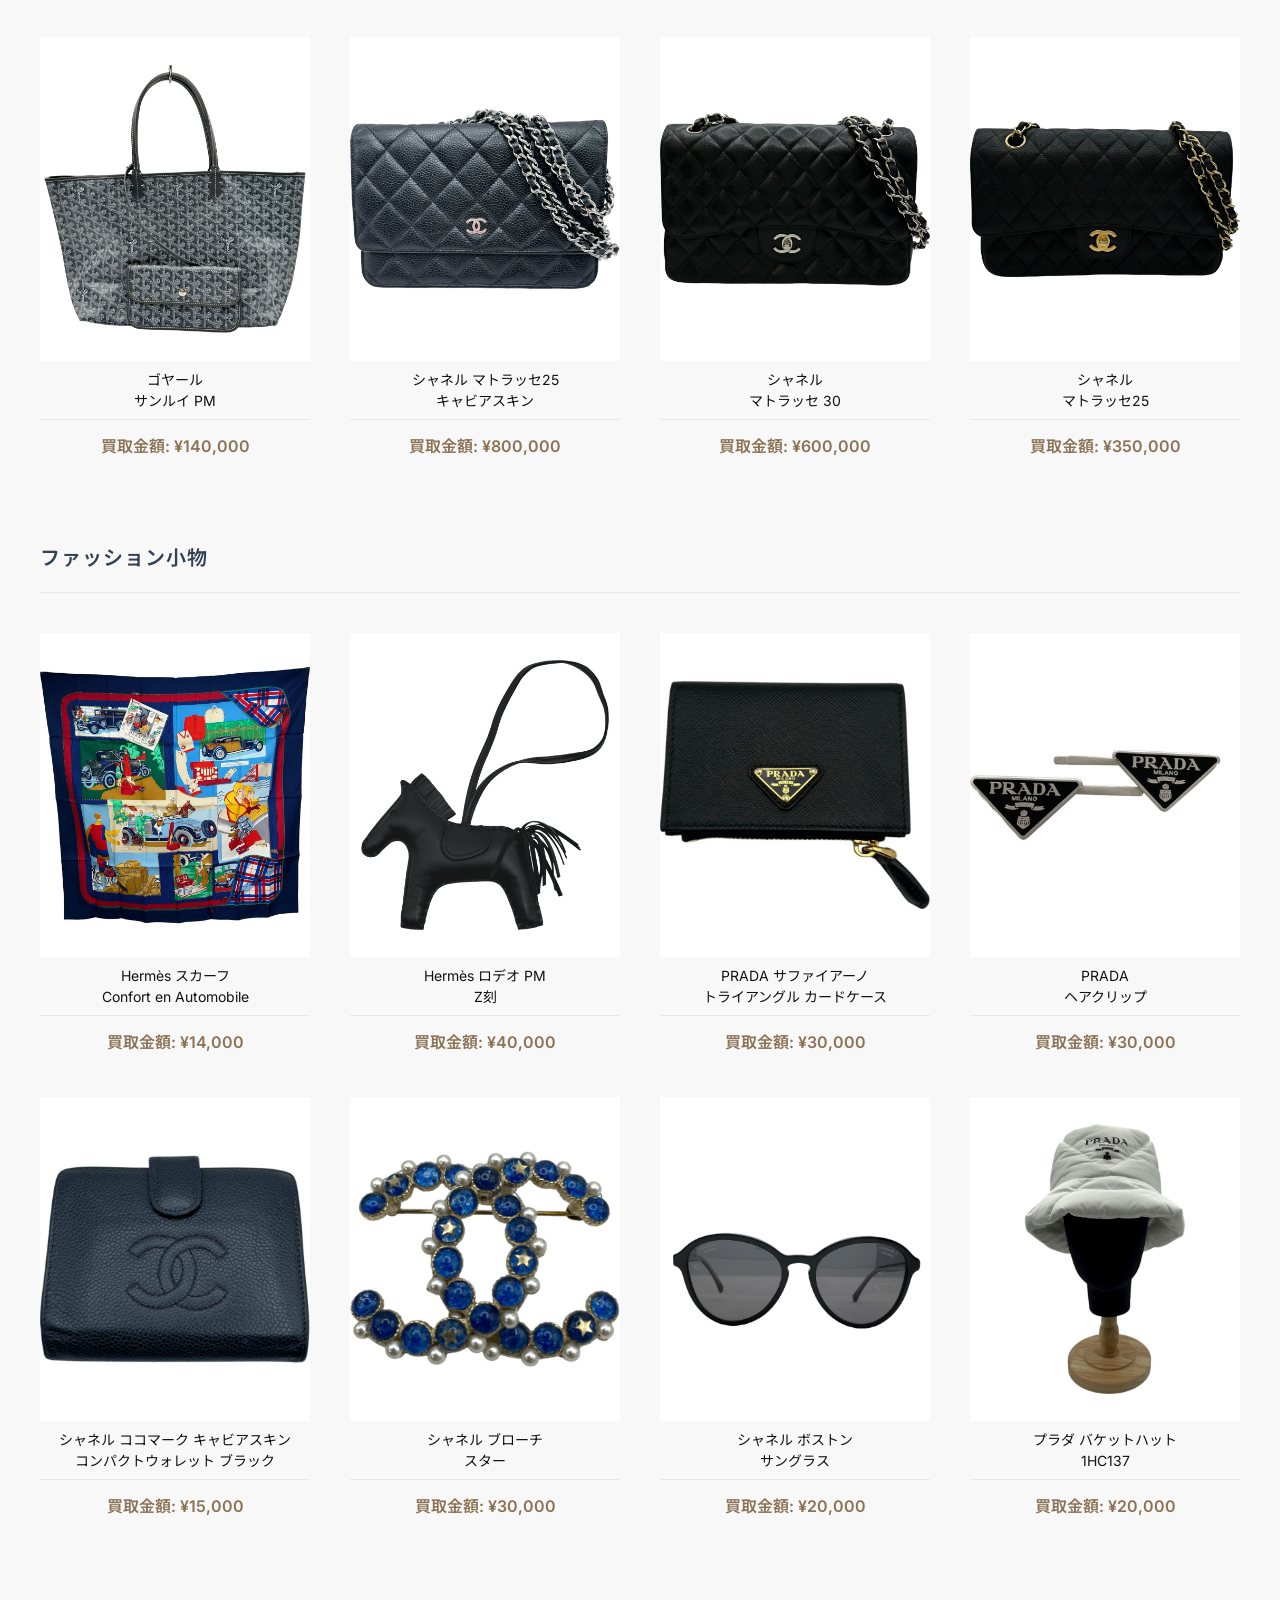
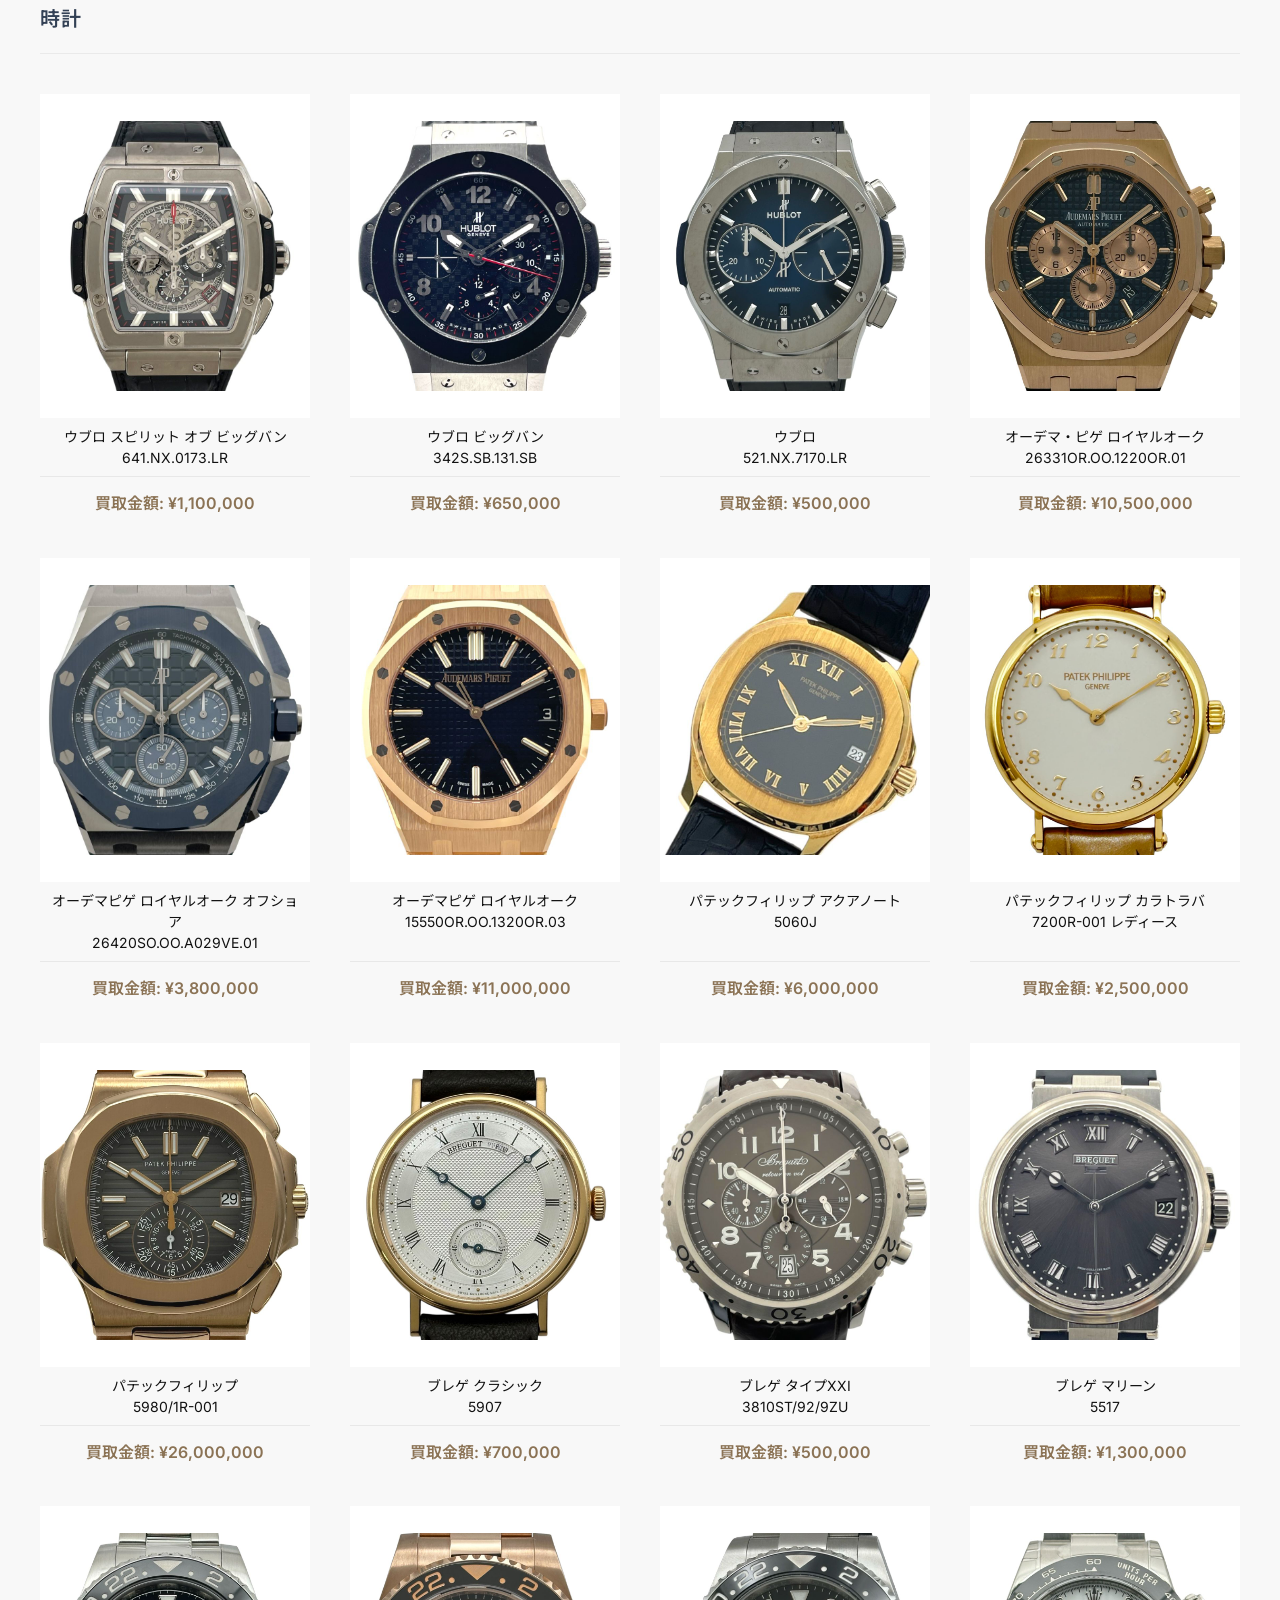
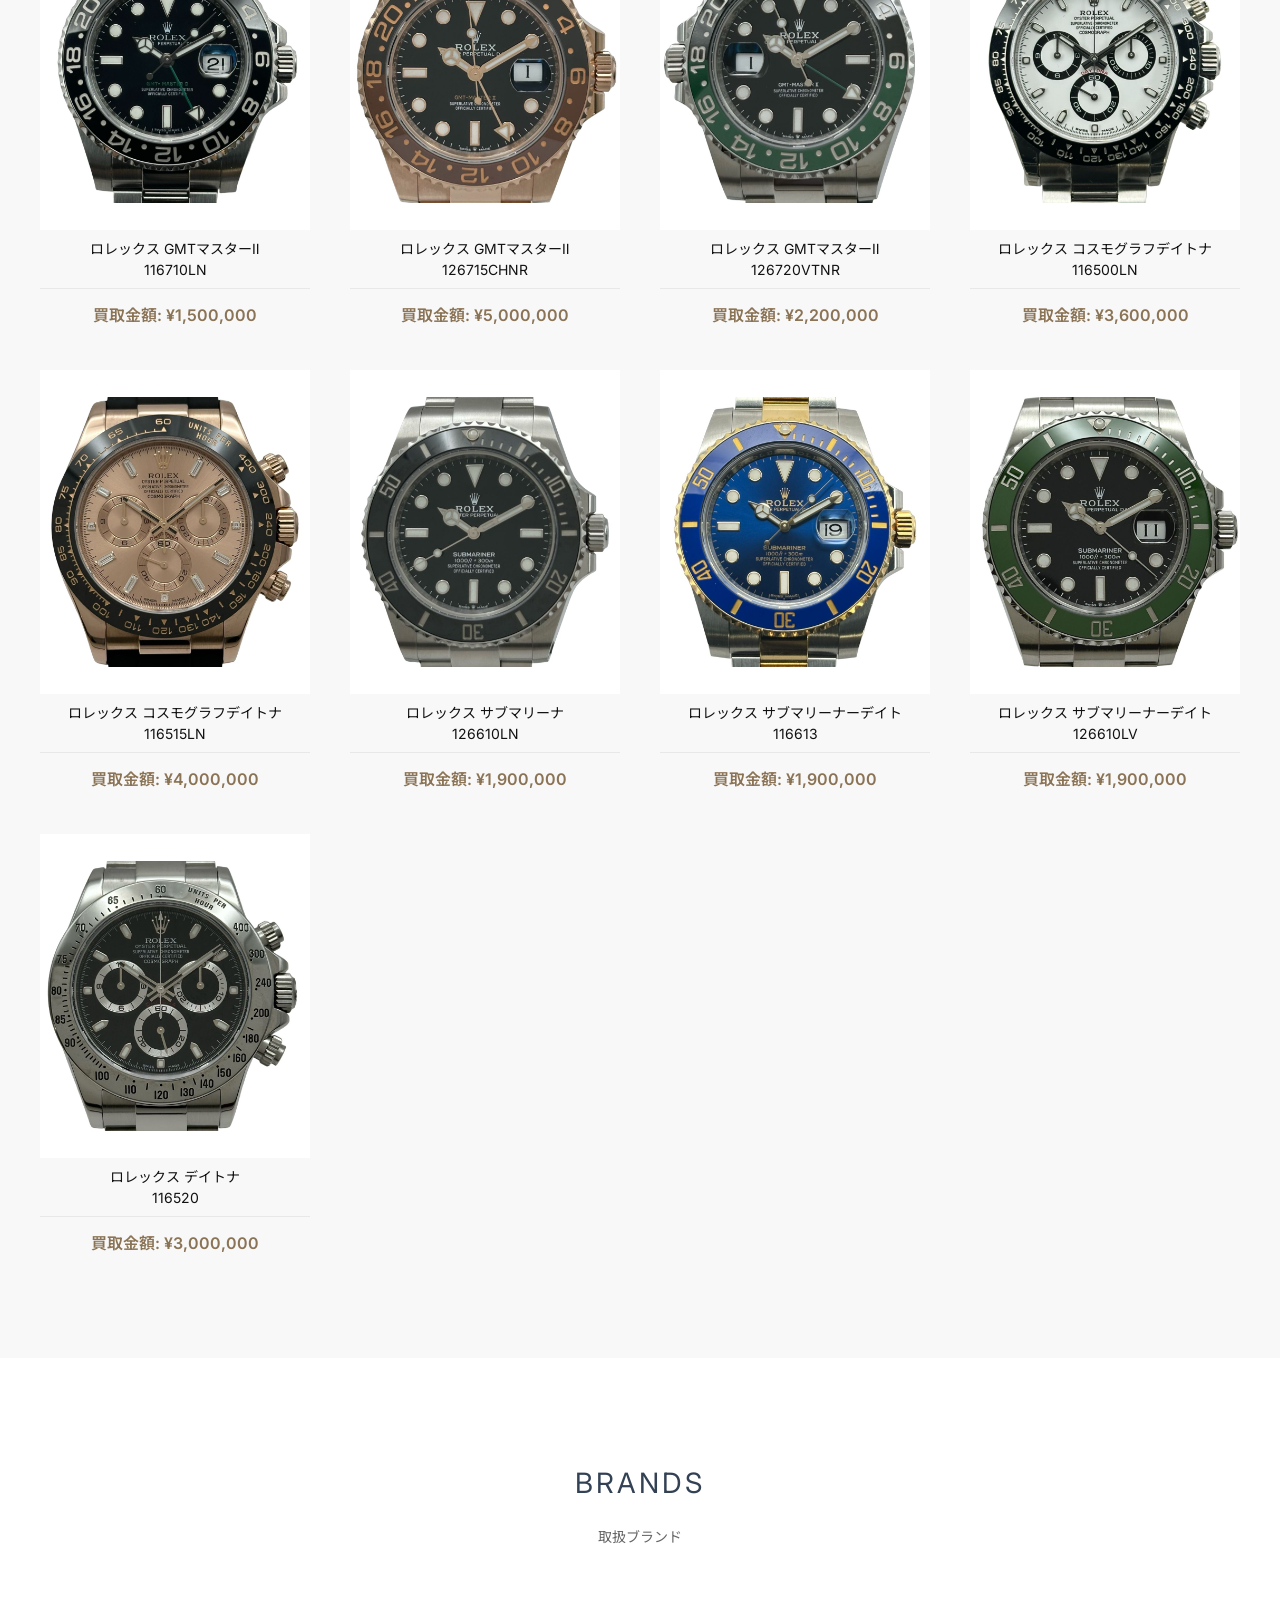
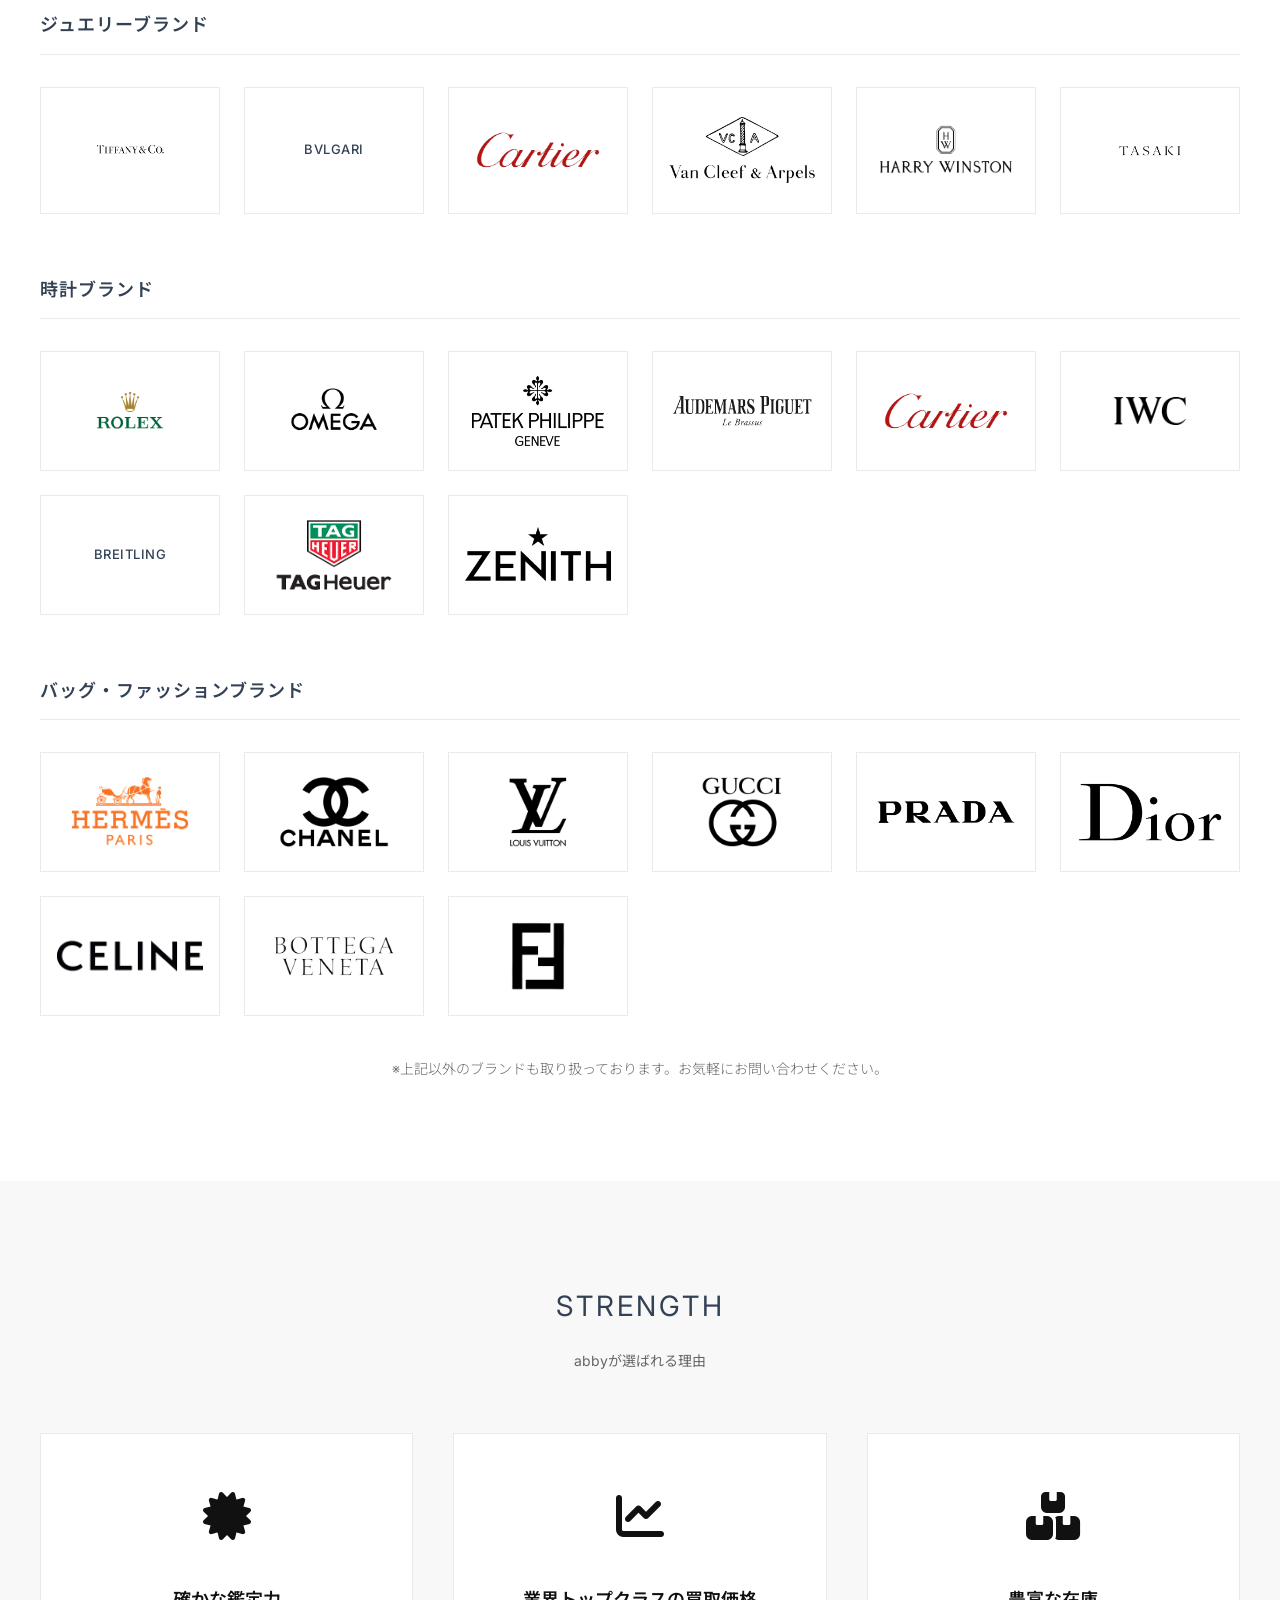
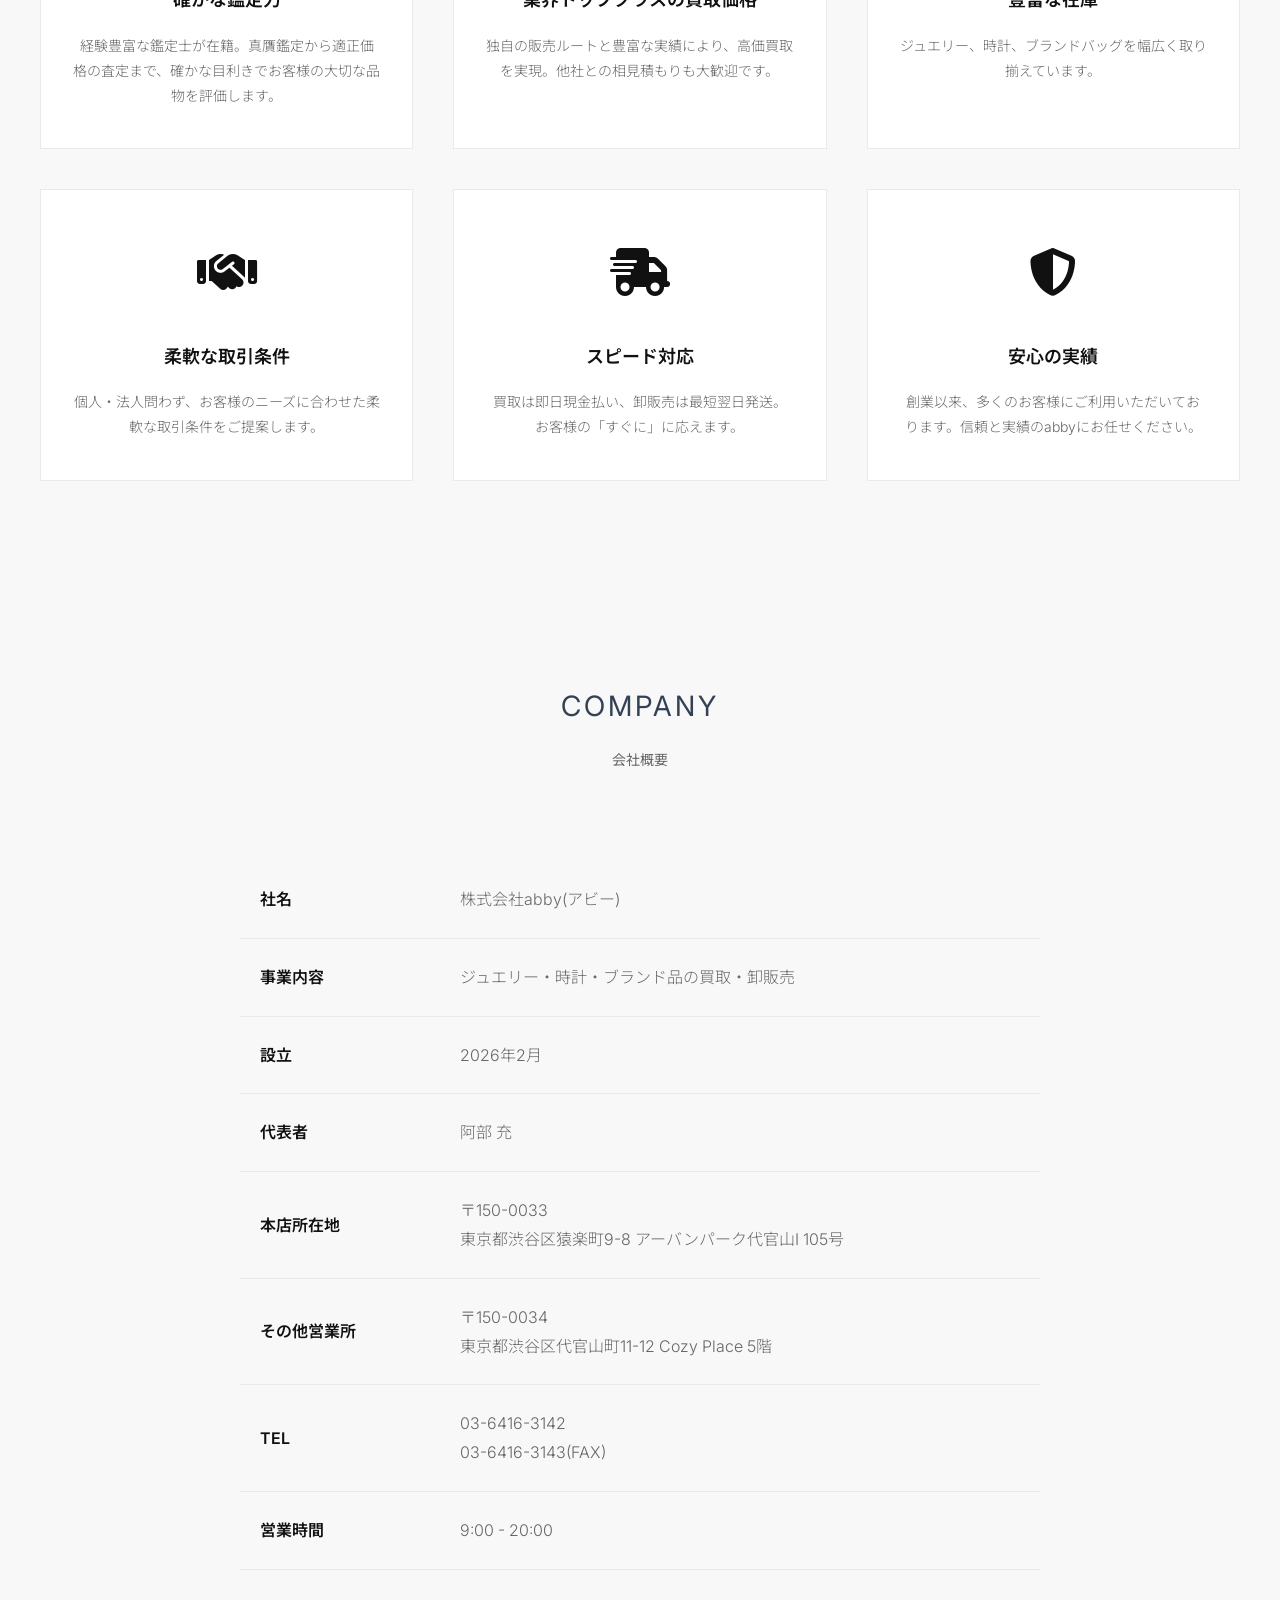
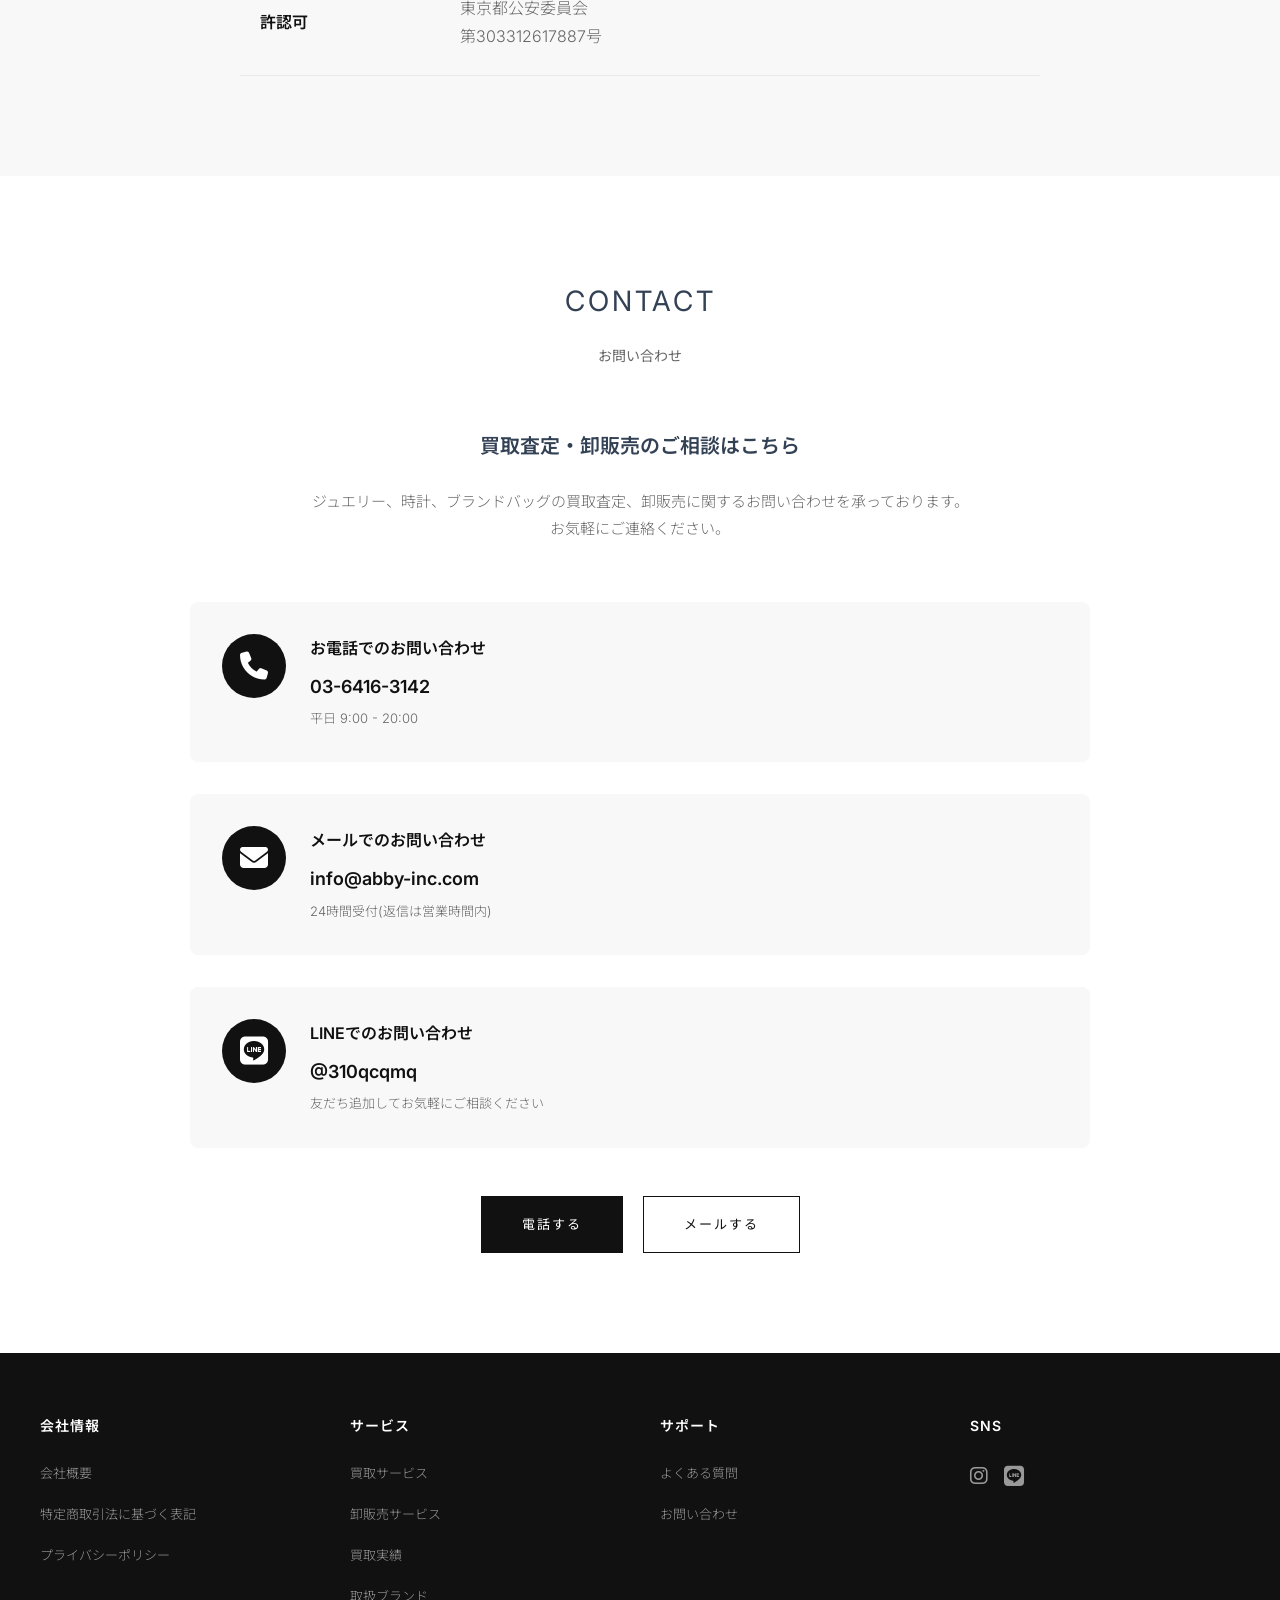
==== commit 56892d74: "Update index.html" ====
--- a/index.html
+++ b/index.html
@@ -823,9 +823,11 @@
                         <td>阿部 充</td>
                     </tr>
                     <tr>
-                        <th>所在地</th>
+                        <th>本店所在地</th>
                         <td>〒150-0033<br>東京都渋谷区猿楽町9-8 アーバンパーク代官山Ⅰ 105号</td>
                     </tr>
+                    　  <th>その他営業所</th>
+                        <td>〒150-0034<br>東京都渋谷区代官山町11-12 Cozy Place 5階</td>
                     <tr>
                         <th>TEL</th>
                         <td>03-6416-3142<br>03-6416-3143(FAX)</td>
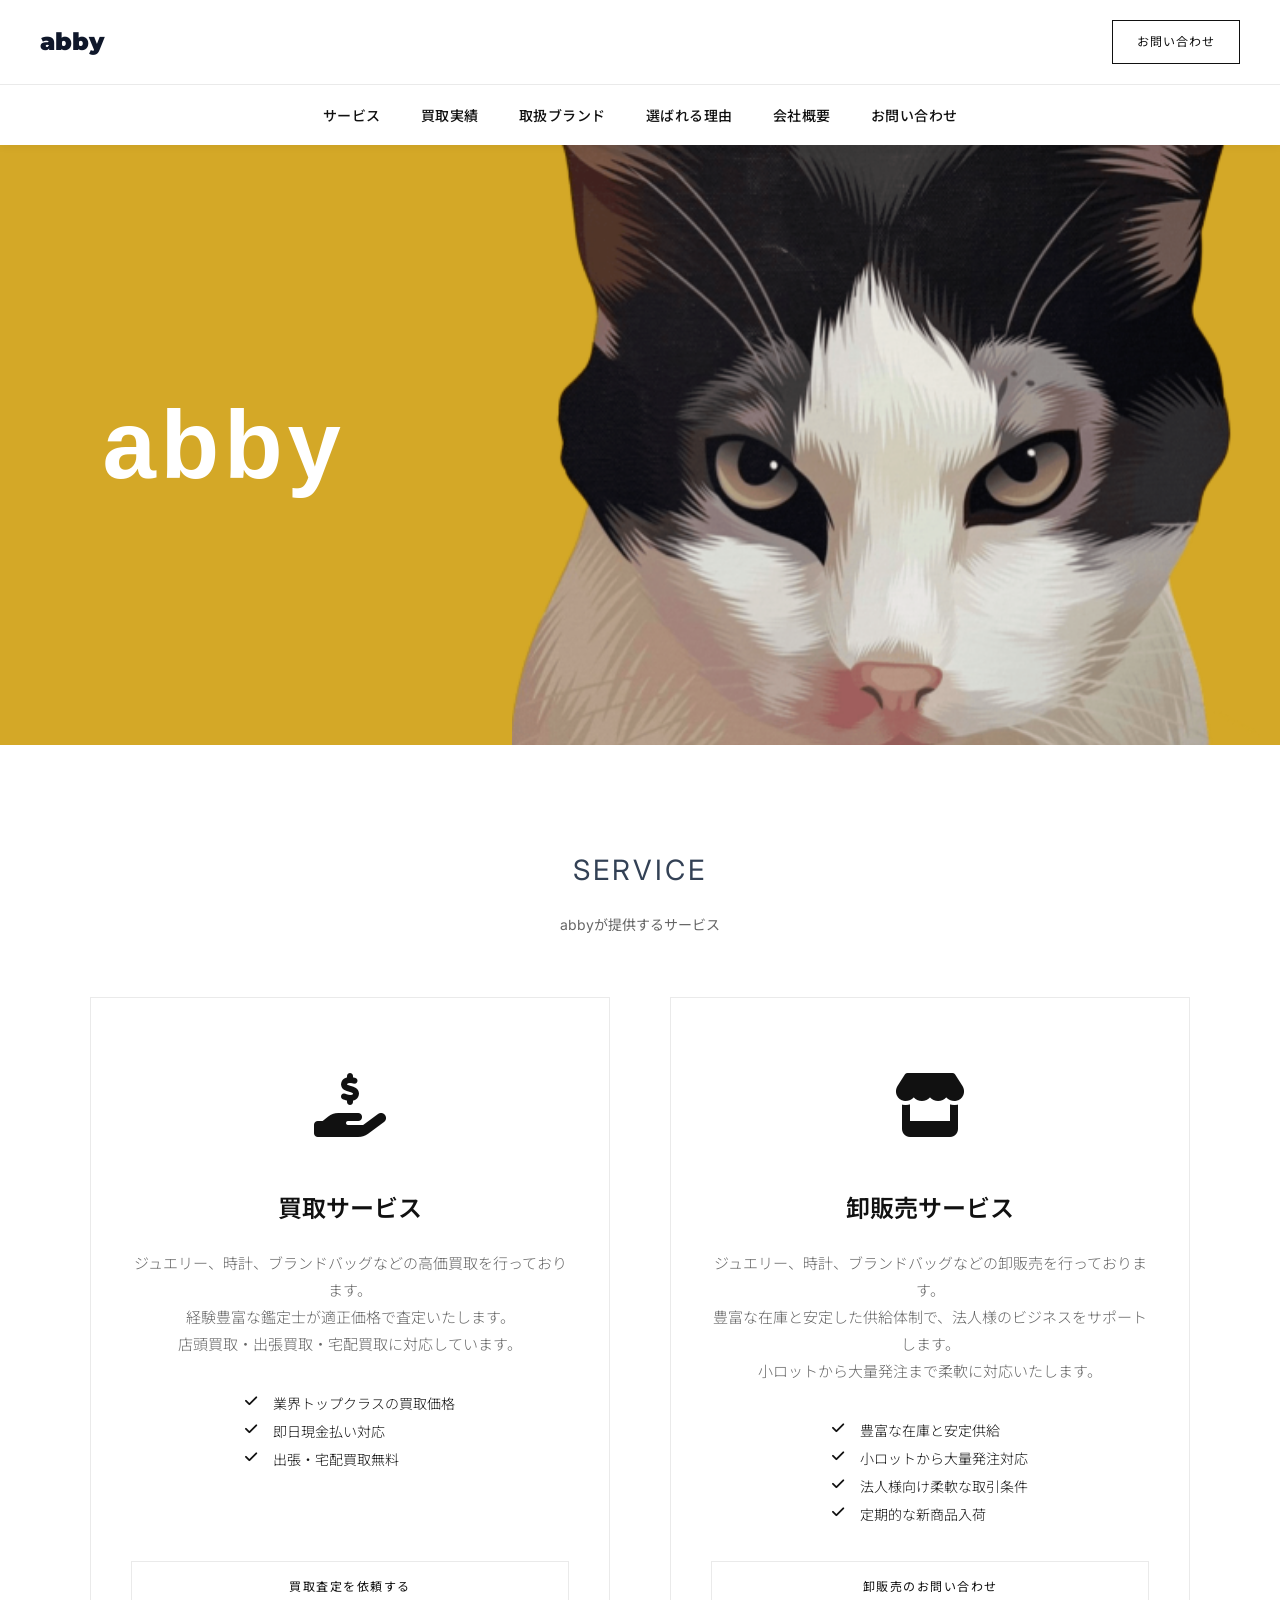
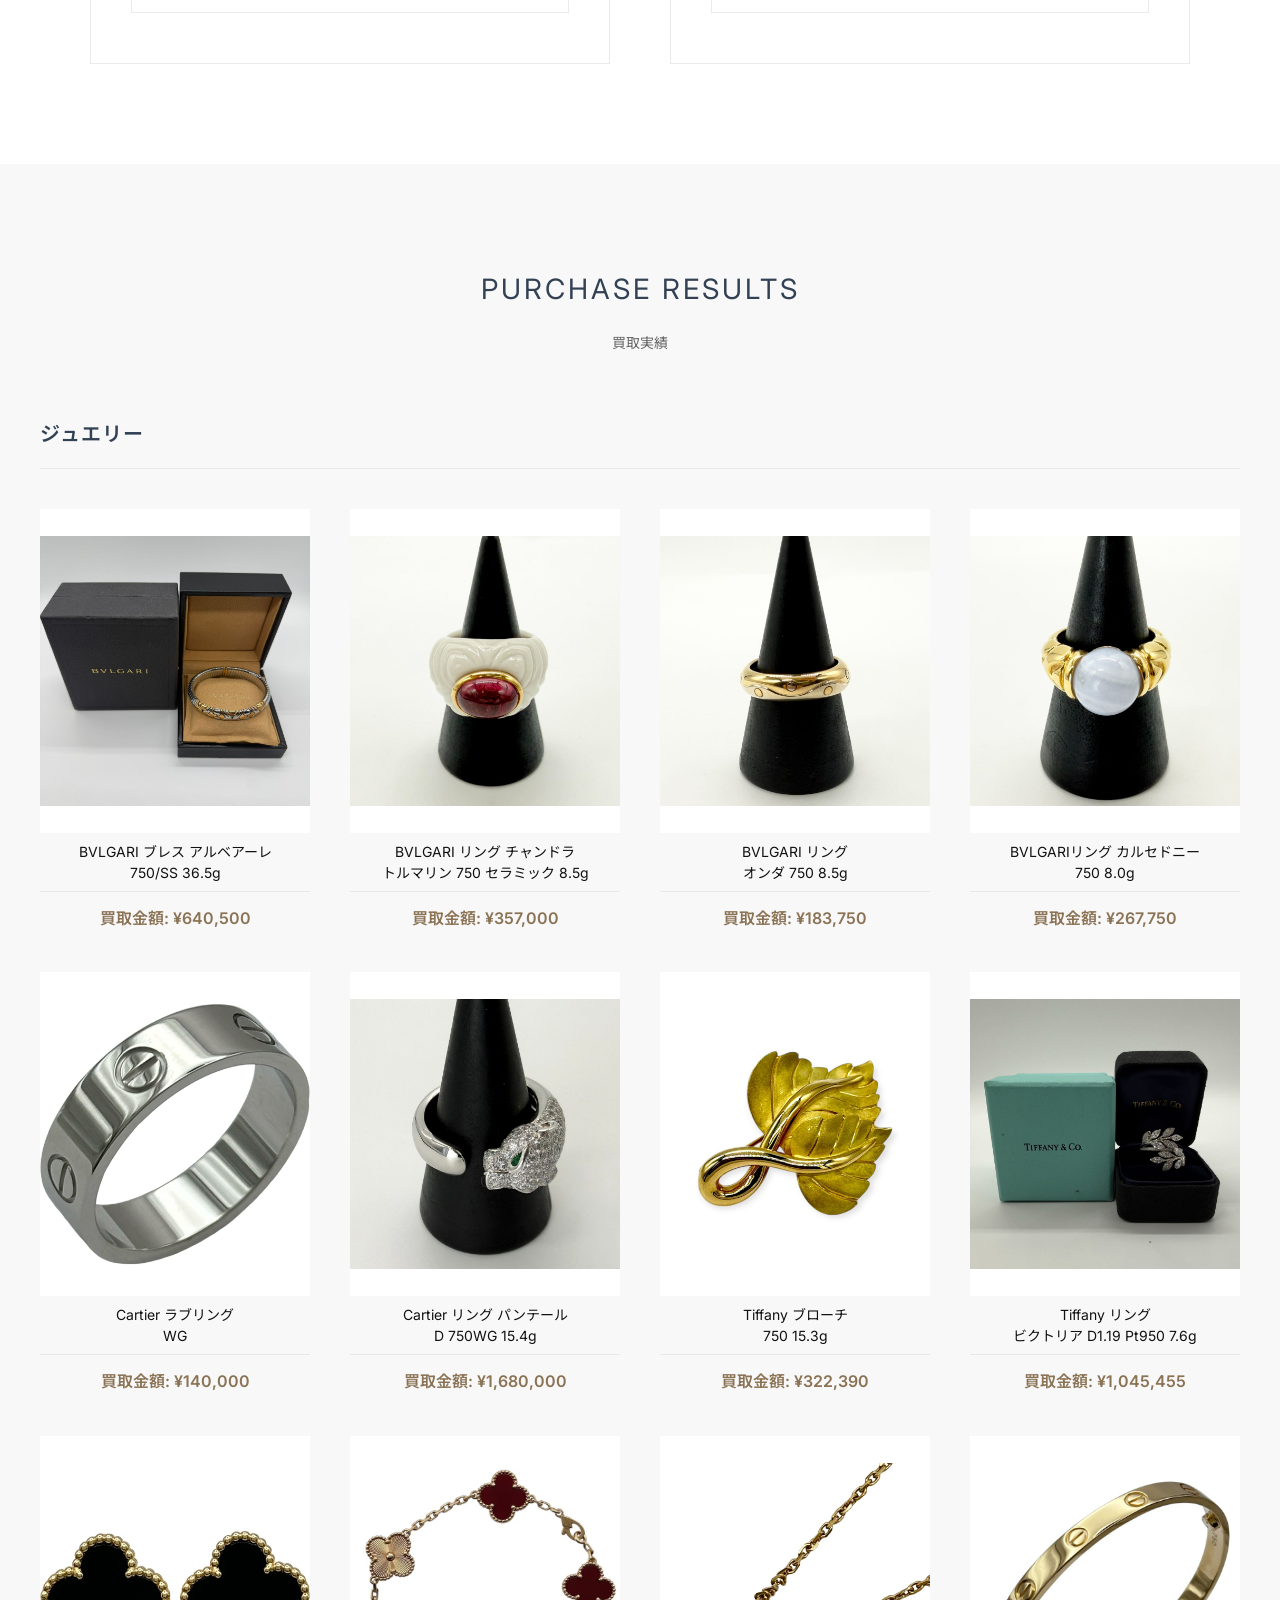
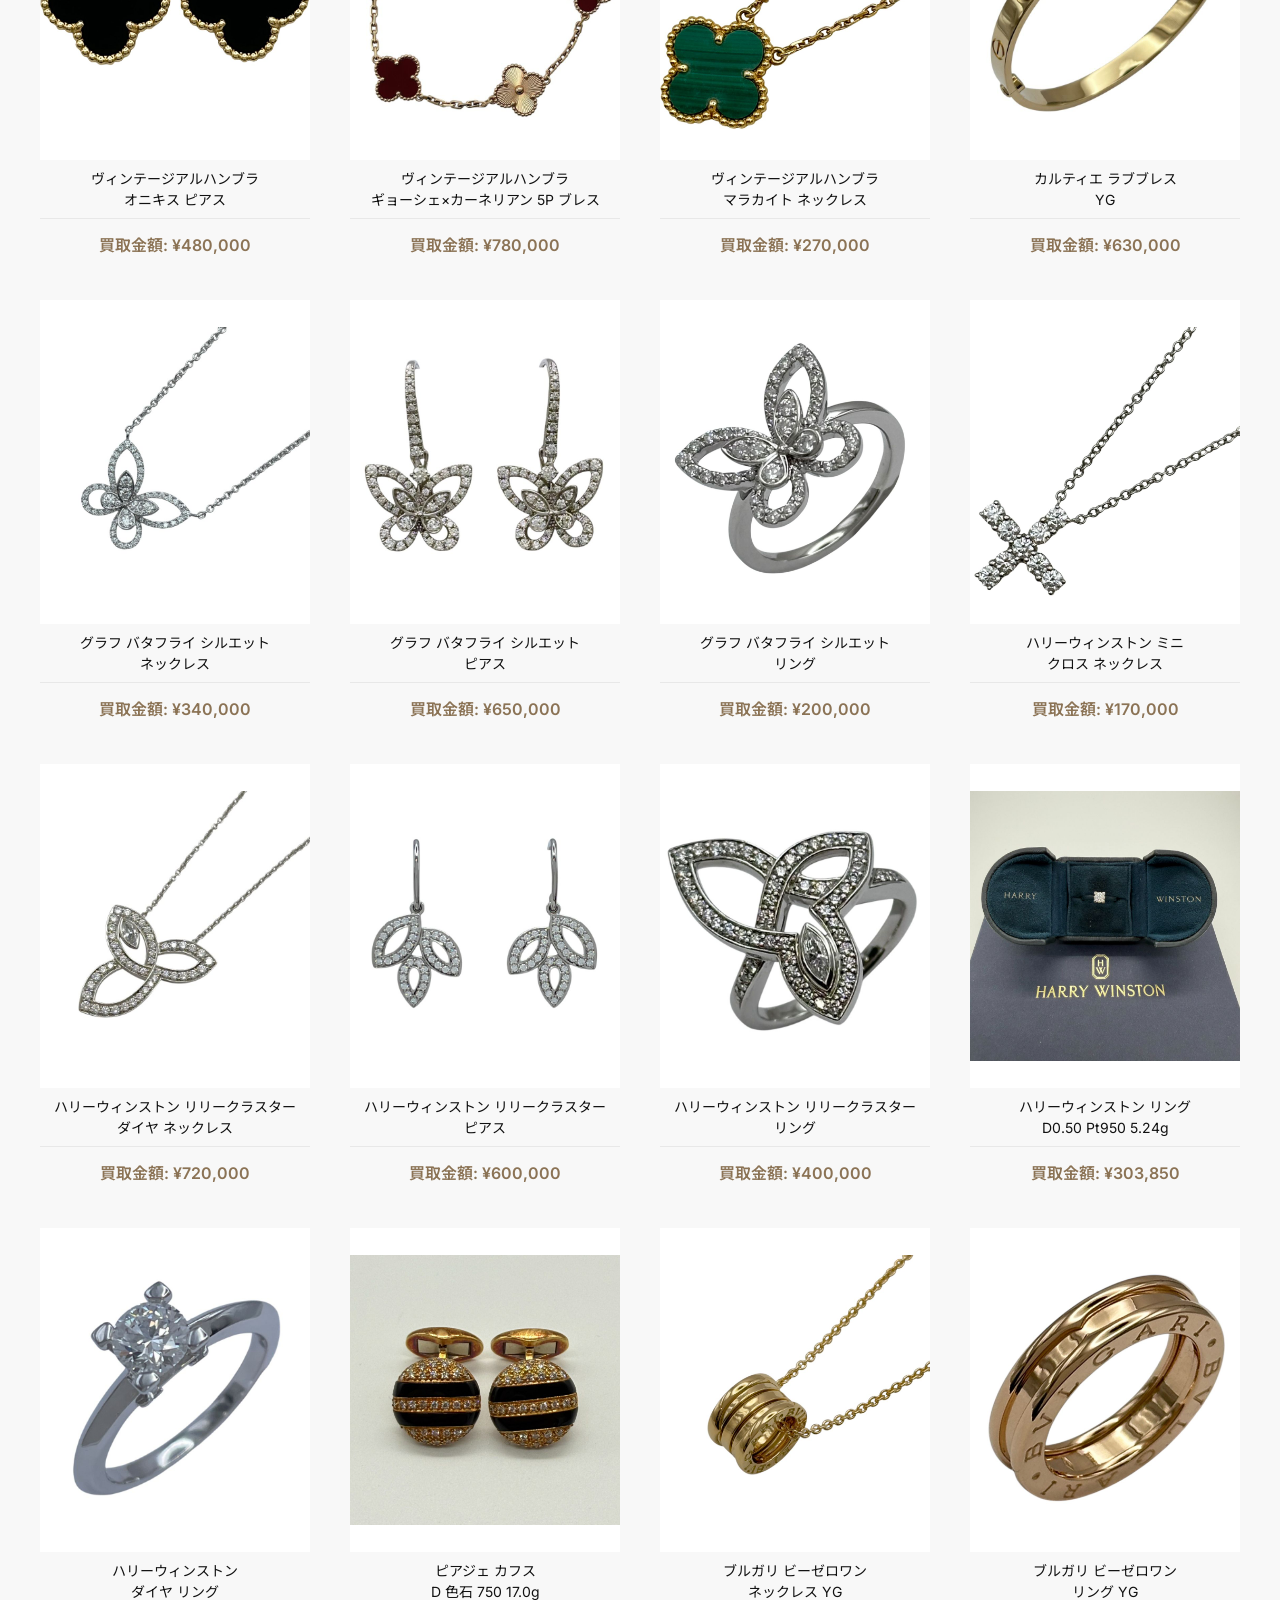
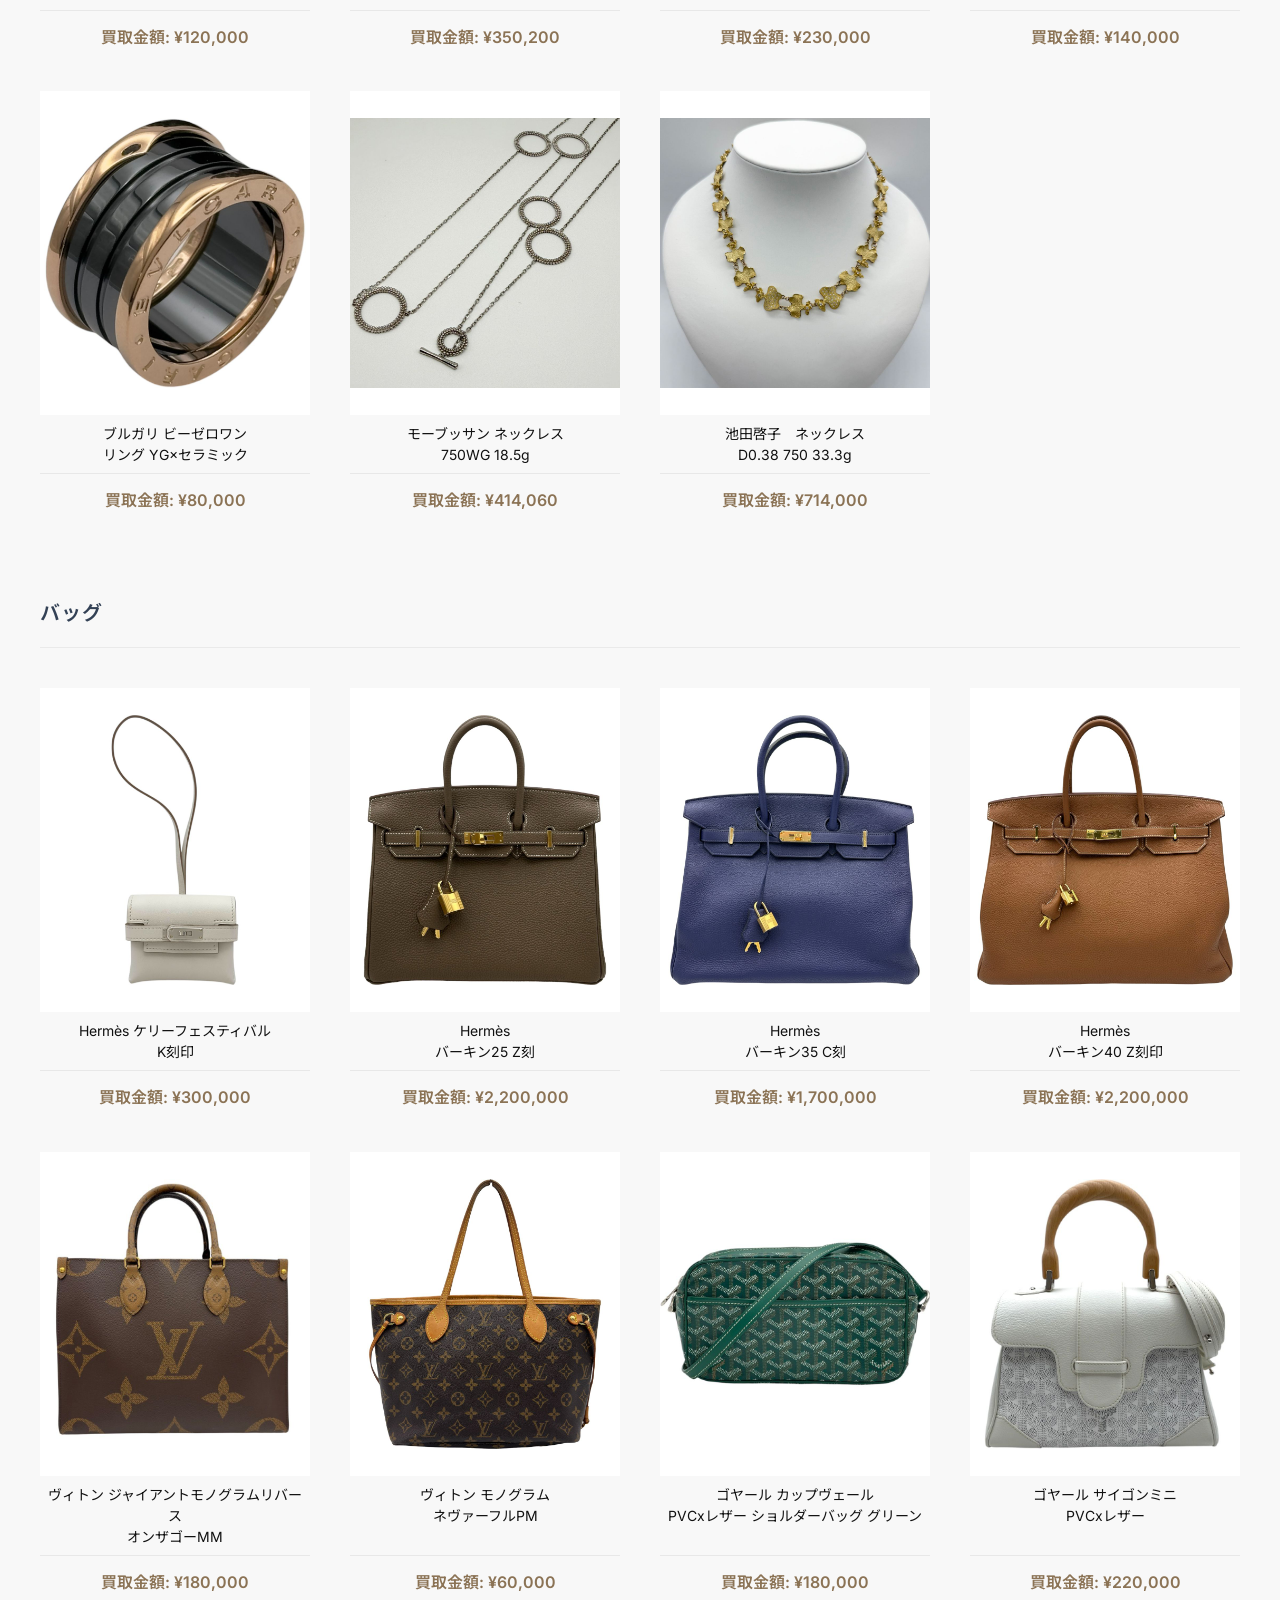
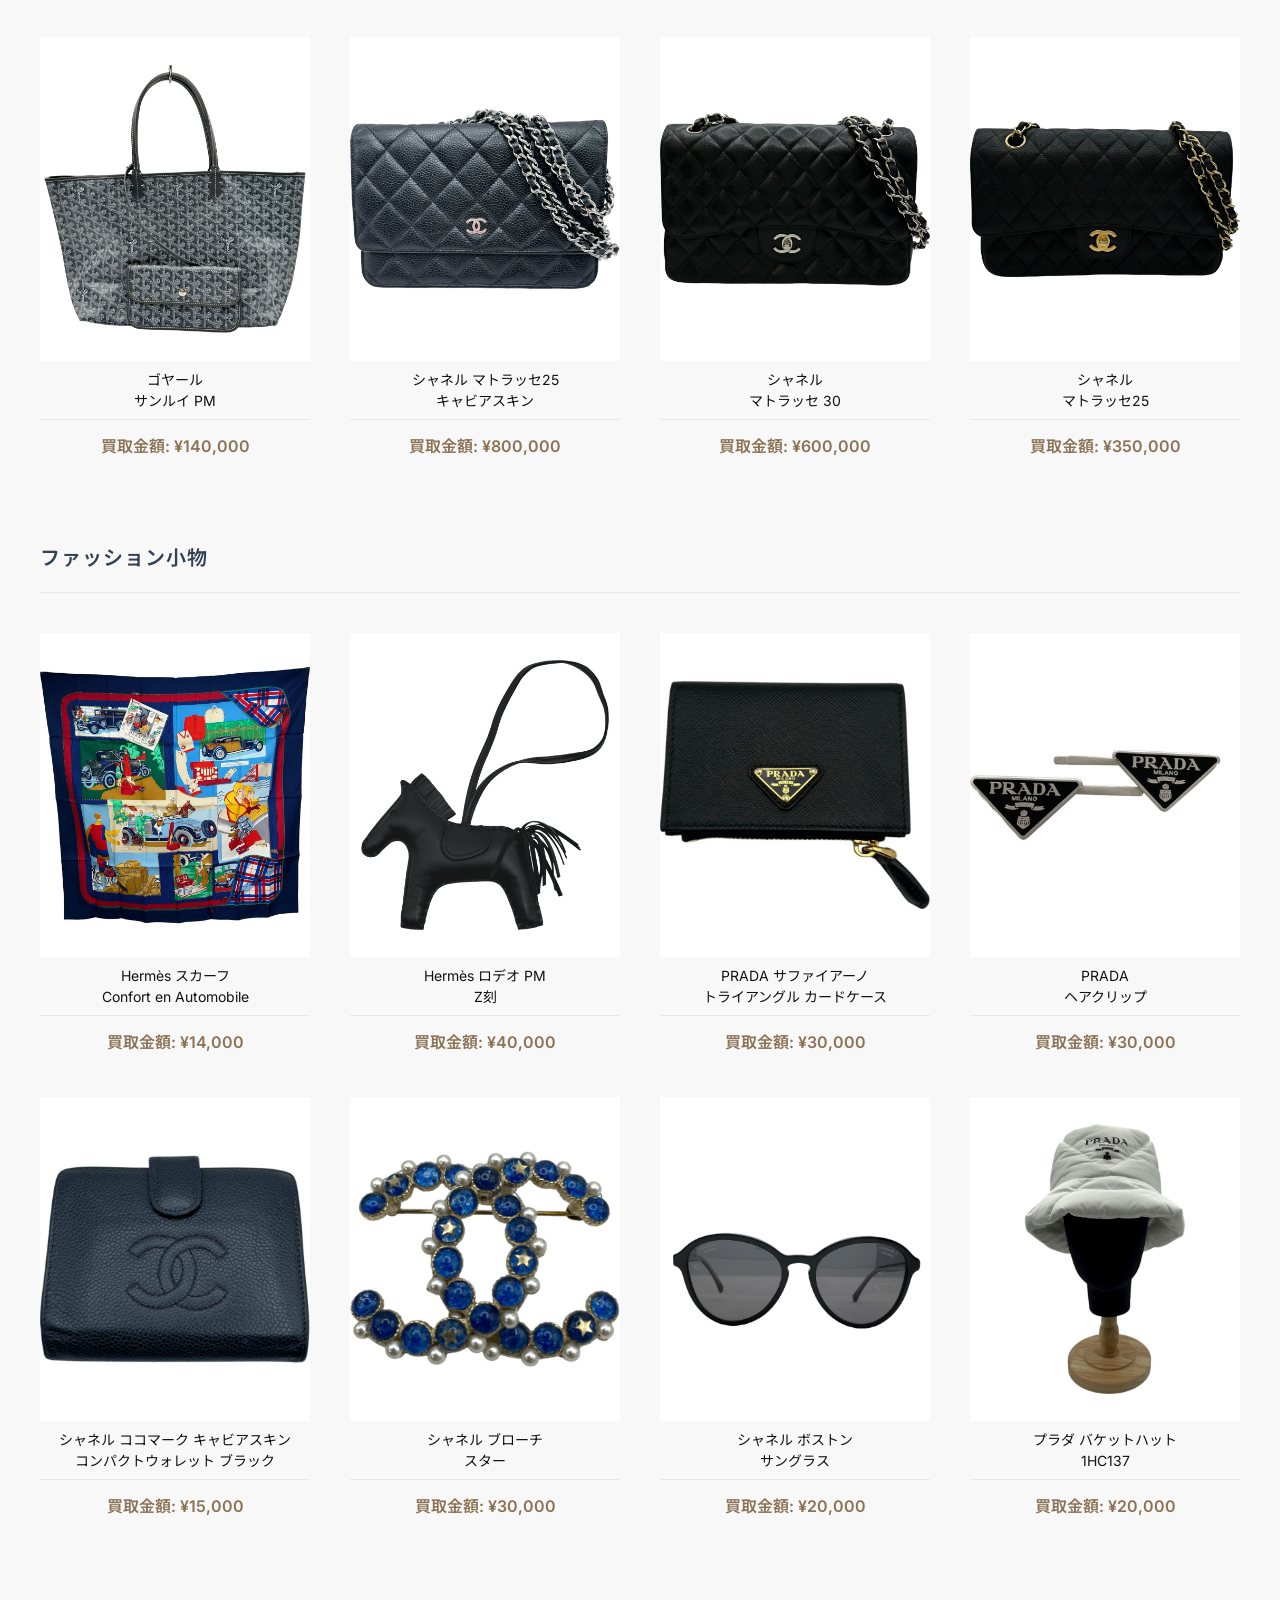
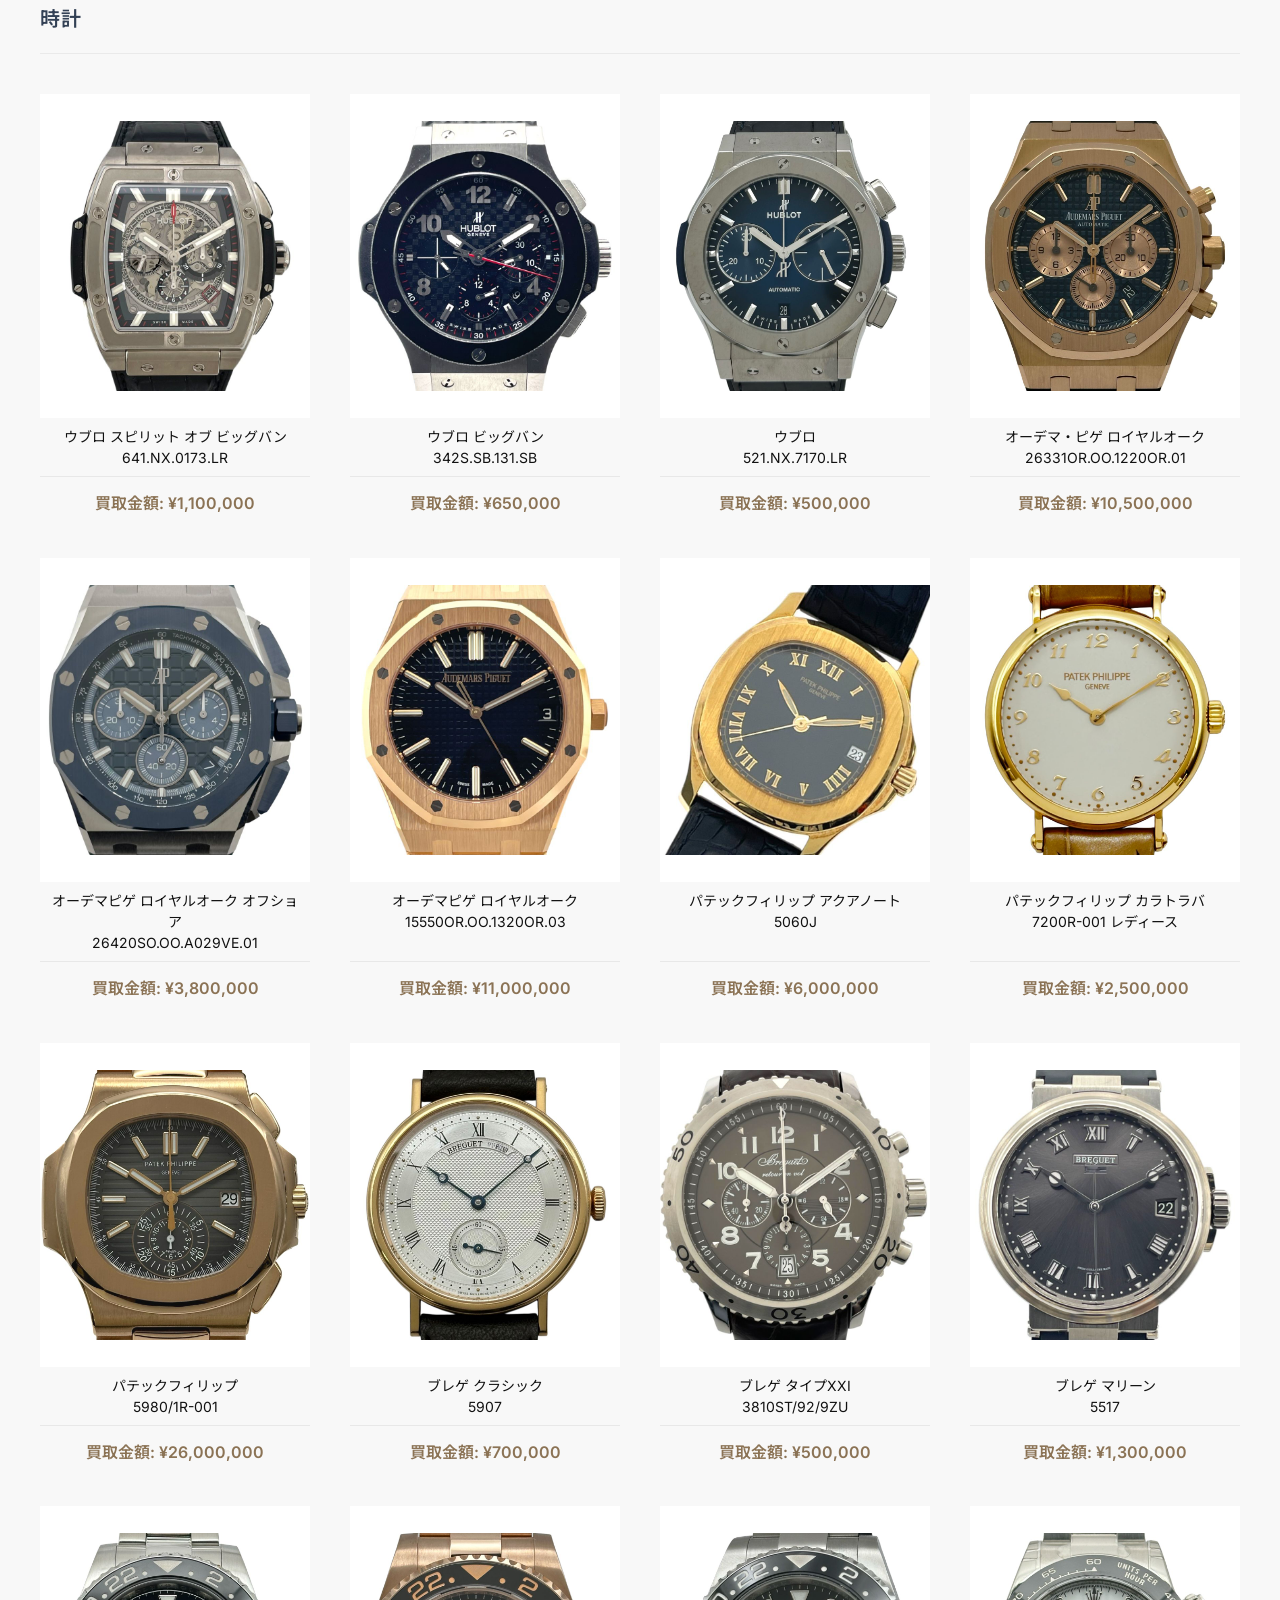
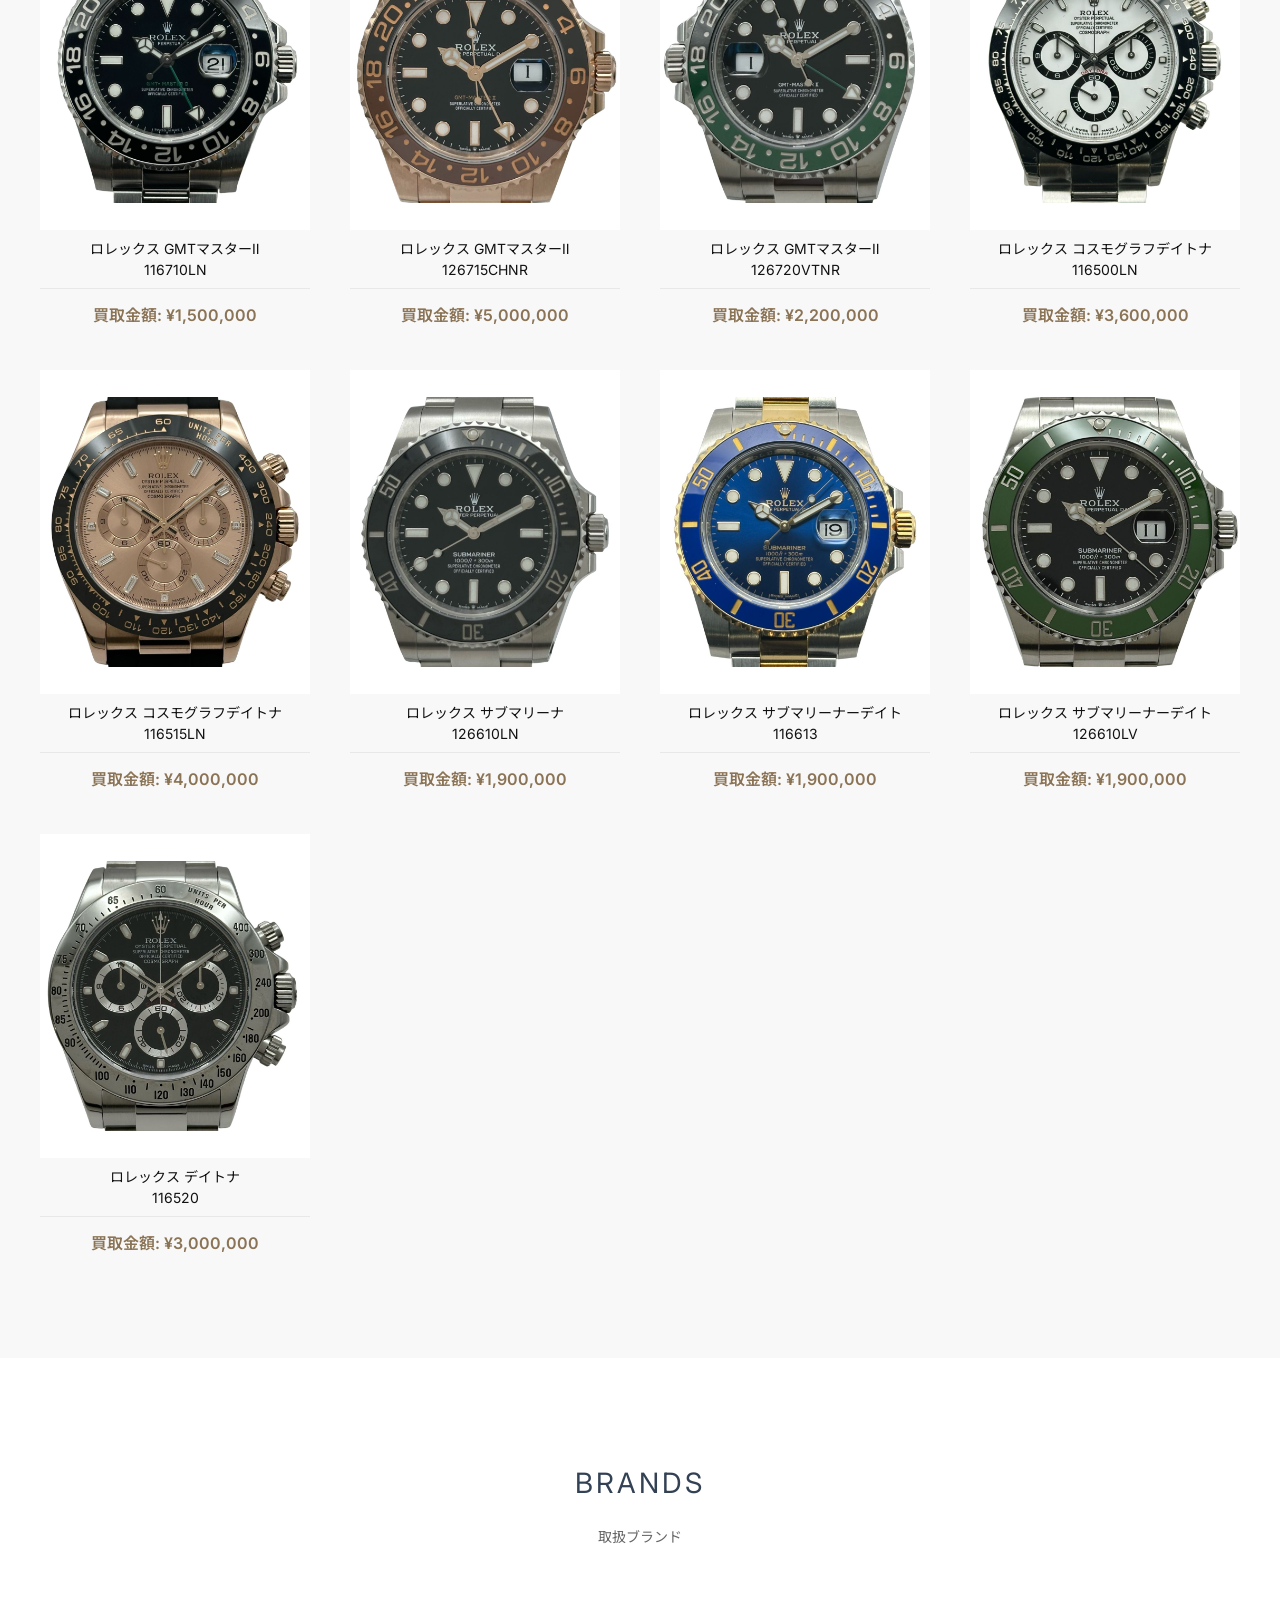
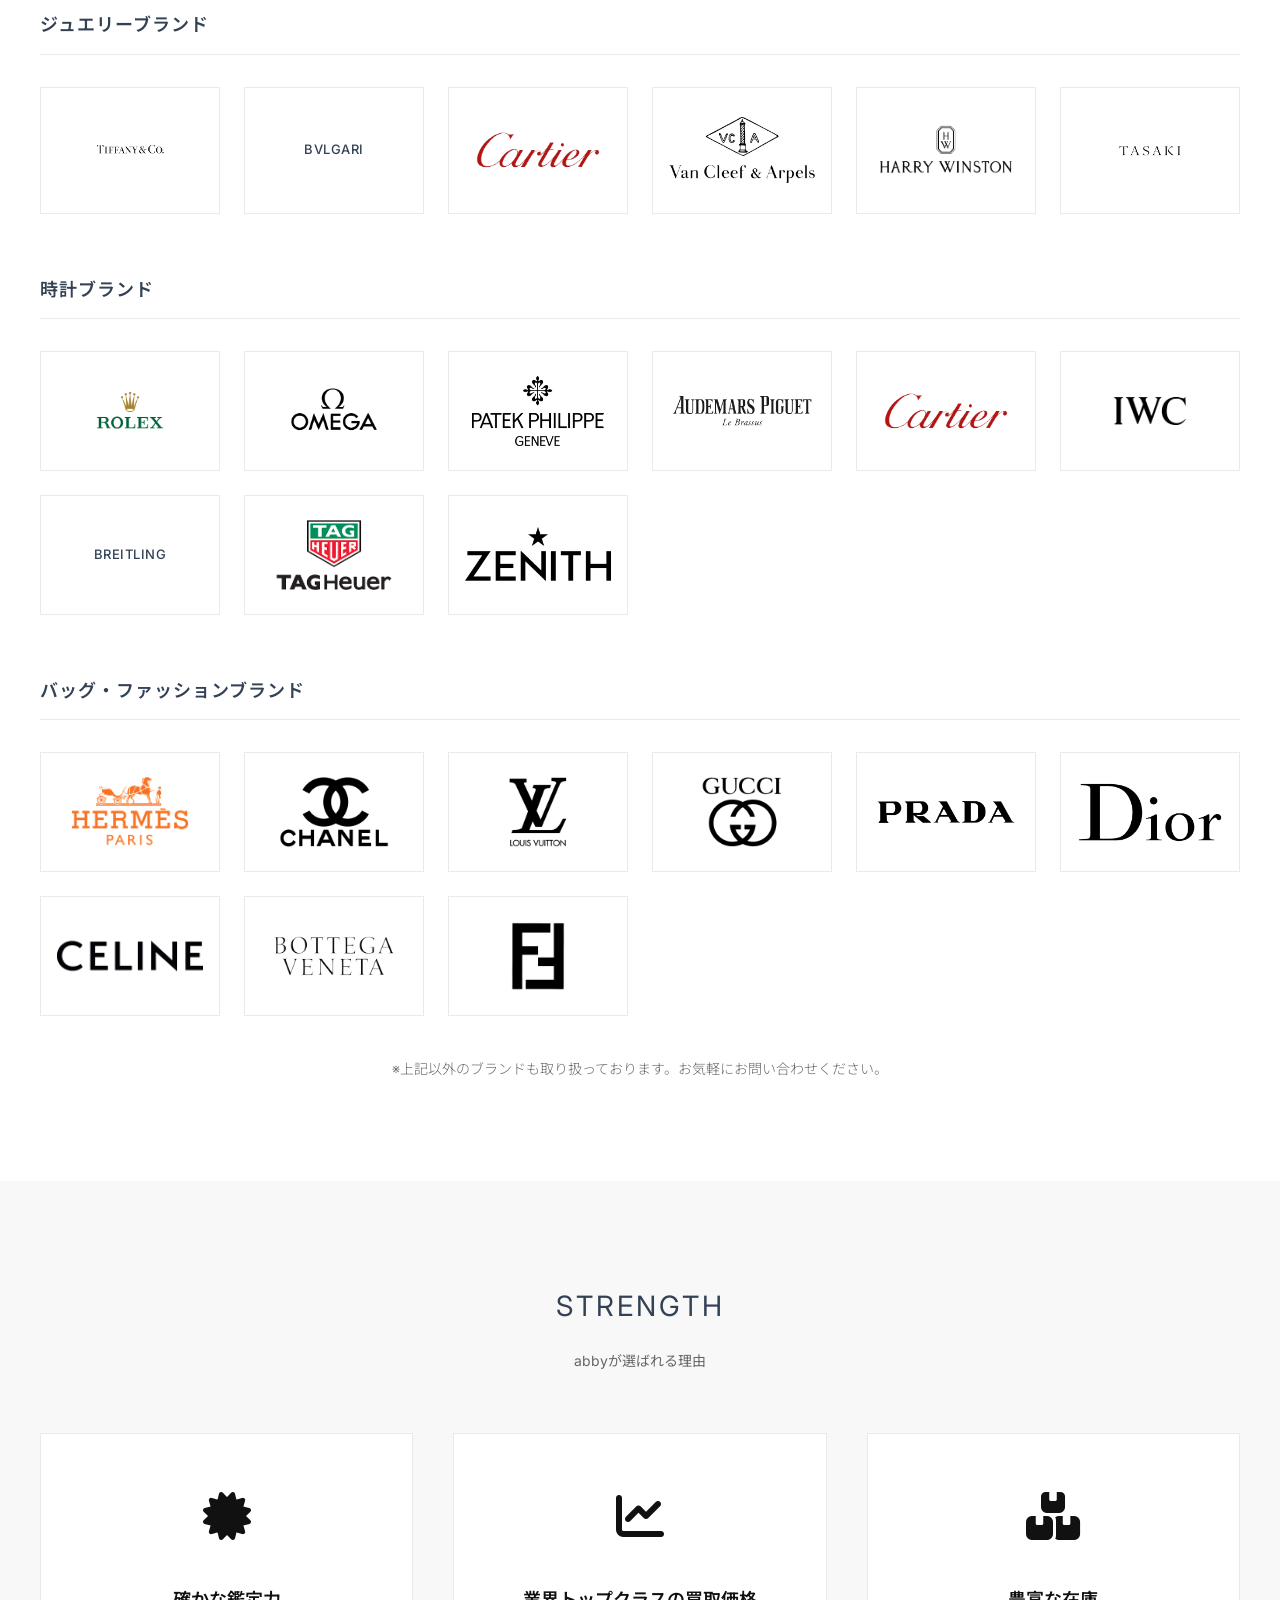
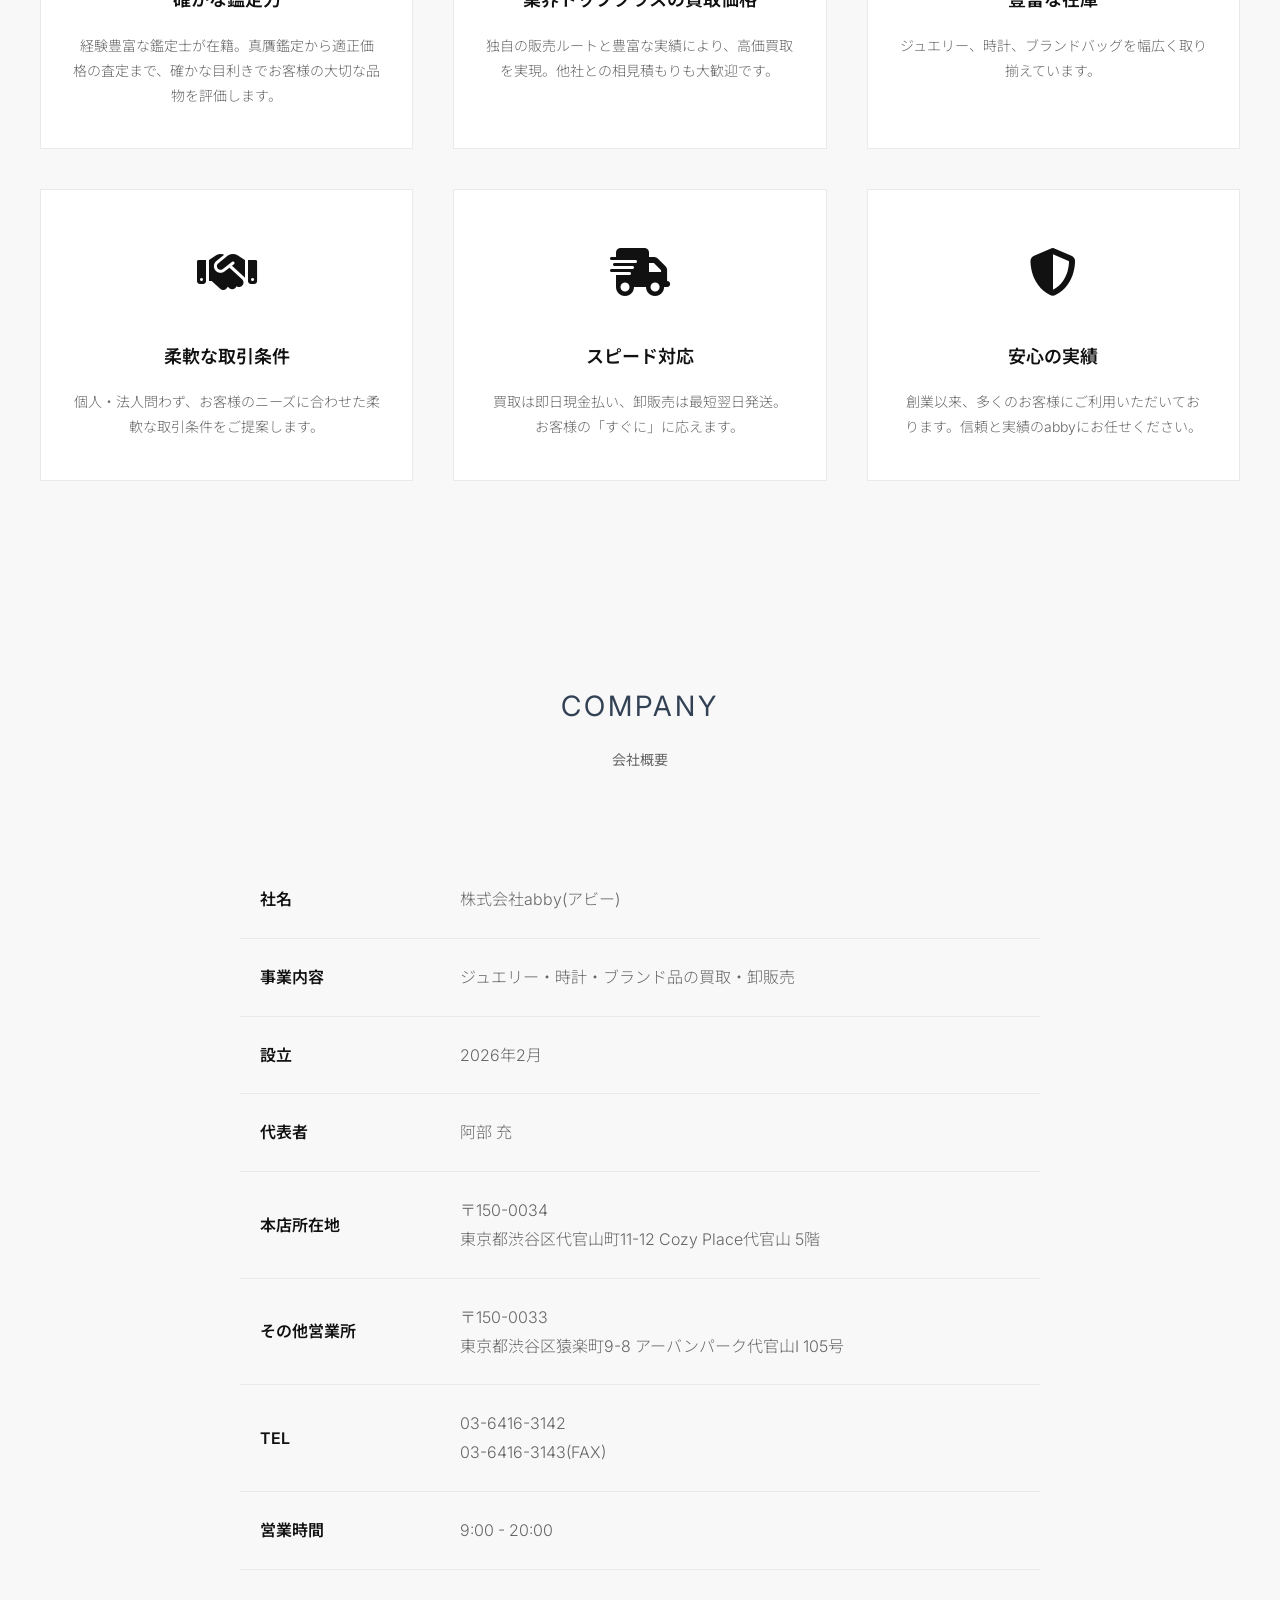
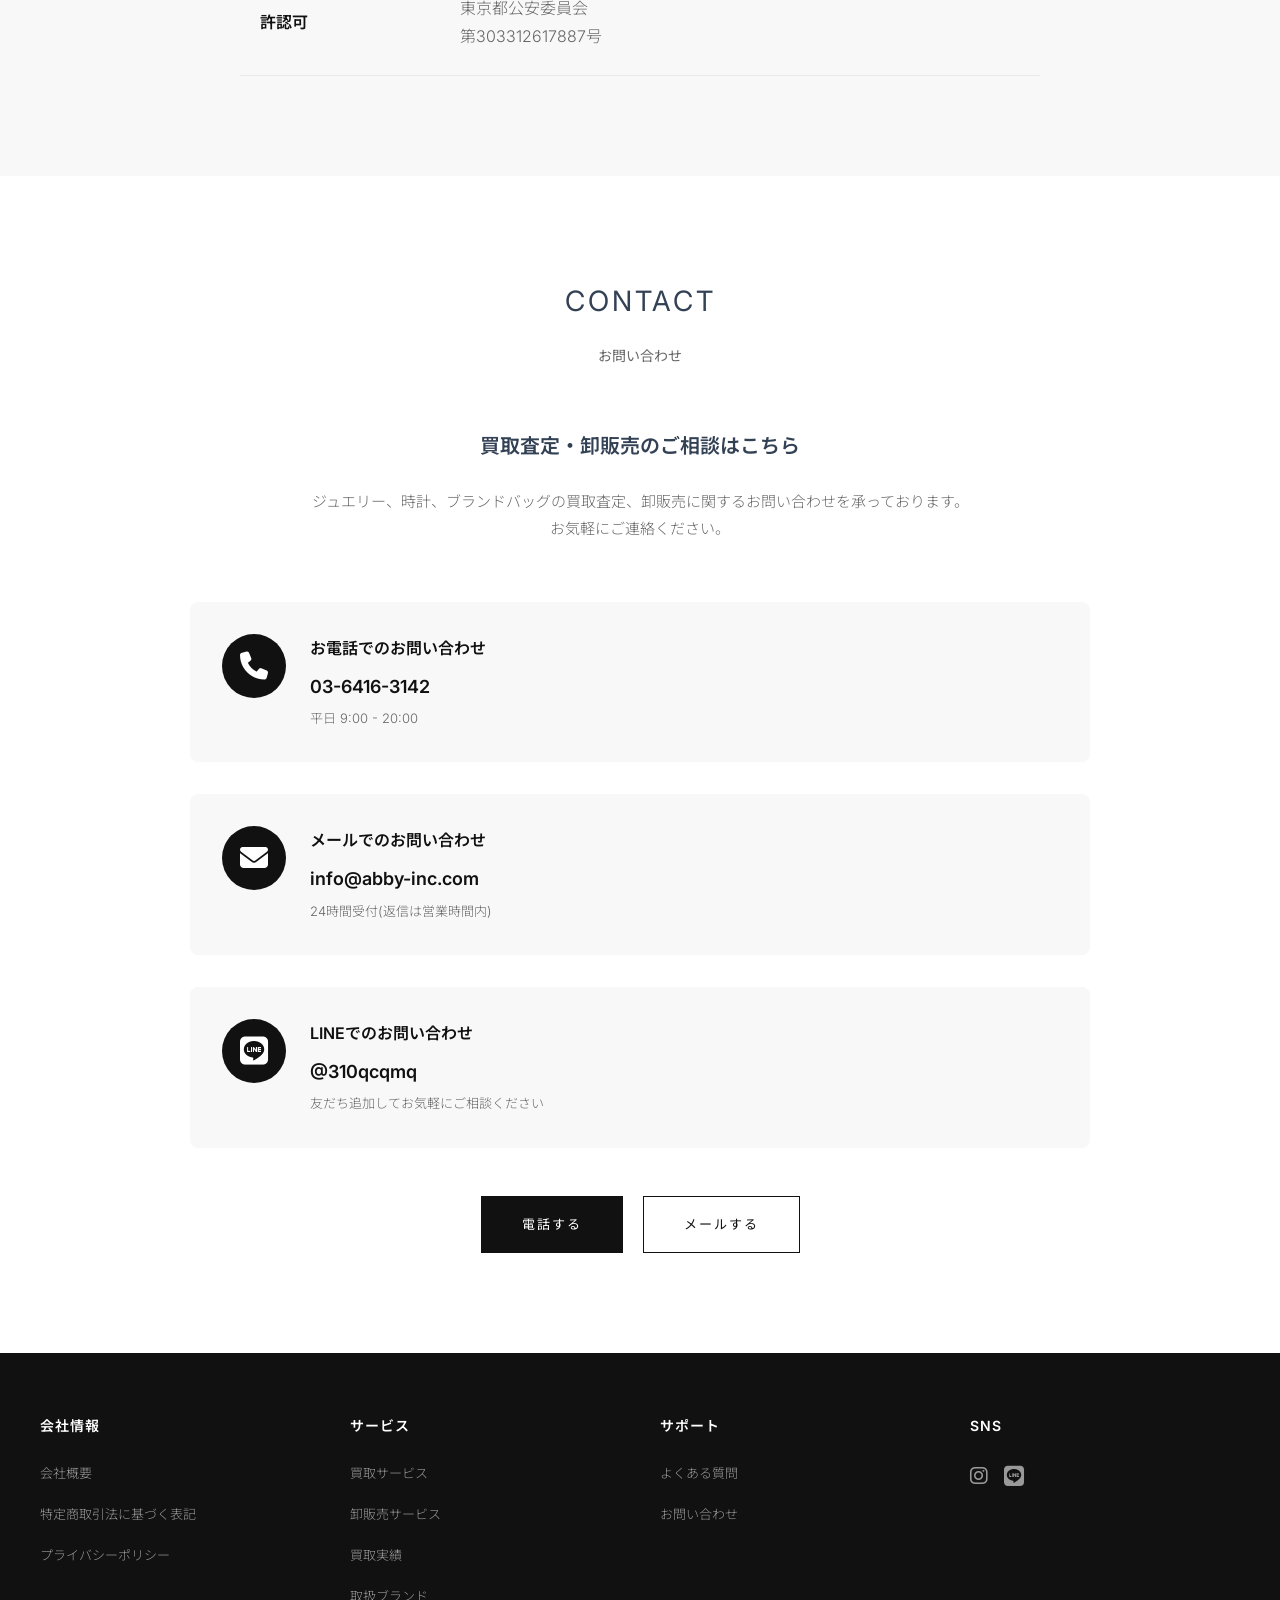
==== commit dc0b0eef: "Update index.html" ====
--- a/index.html
+++ b/index.html
@@ -824,10 +824,10 @@
                     </tr>
                     <tr>
                         <th>本店所在地</th>
-                        <td>〒150-0033<br>東京都渋谷区猿楽町9-8 アーバンパーク代官山Ⅰ 105号</td>
+                        <td>〒150-0034<br>東京都渋谷区代官山町11-12 Cozy Place代官山 5階</td>
                     </tr>
                     　  <th>その他営業所</th>
-                        <td>〒150-0034<br>東京都渋谷区代官山町11-12 Cozy Place 5階</td>
+                        <td>〒150-0033<br>東京都渋谷区猿楽町9-8 アーバンパーク代官山Ⅰ 105号</td>
                     <tr>
                         <th>TEL</th>
                         <td>03-6416-3142<br>03-6416-3143(FAX)</td>
